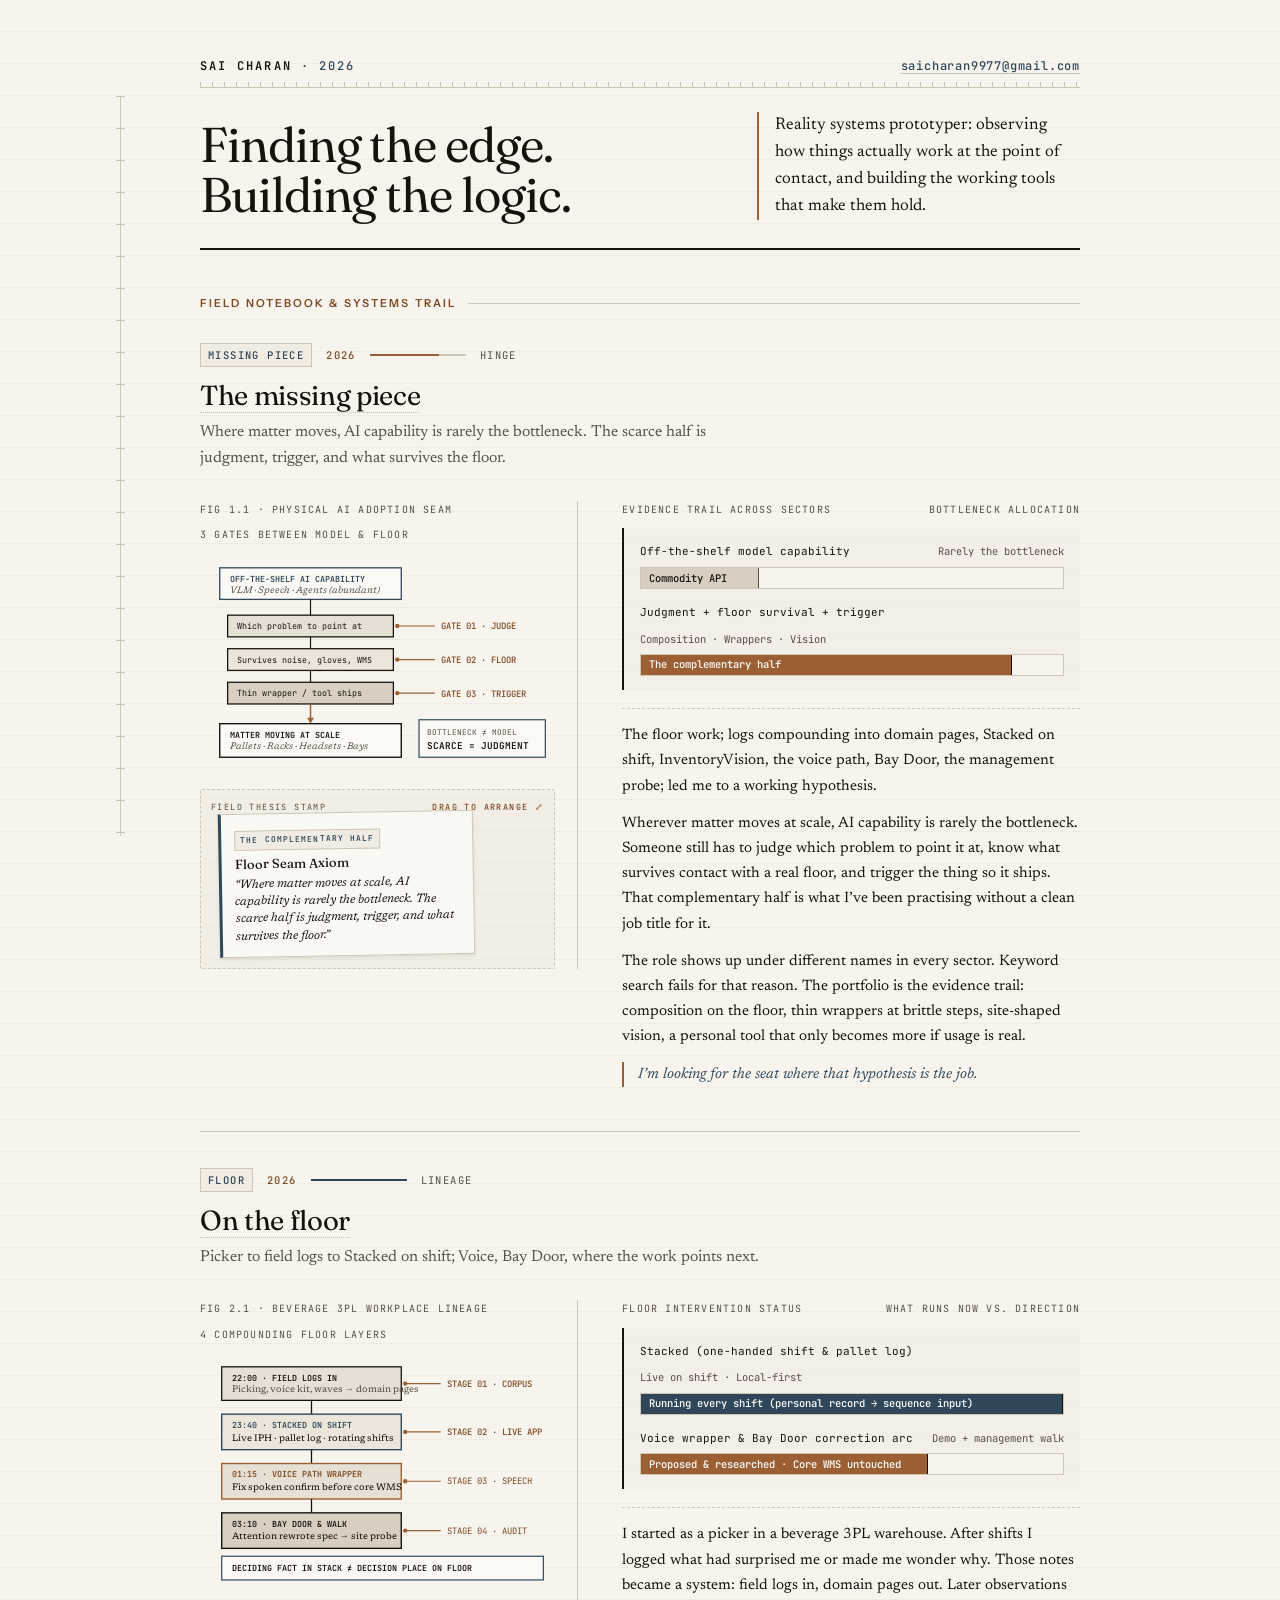
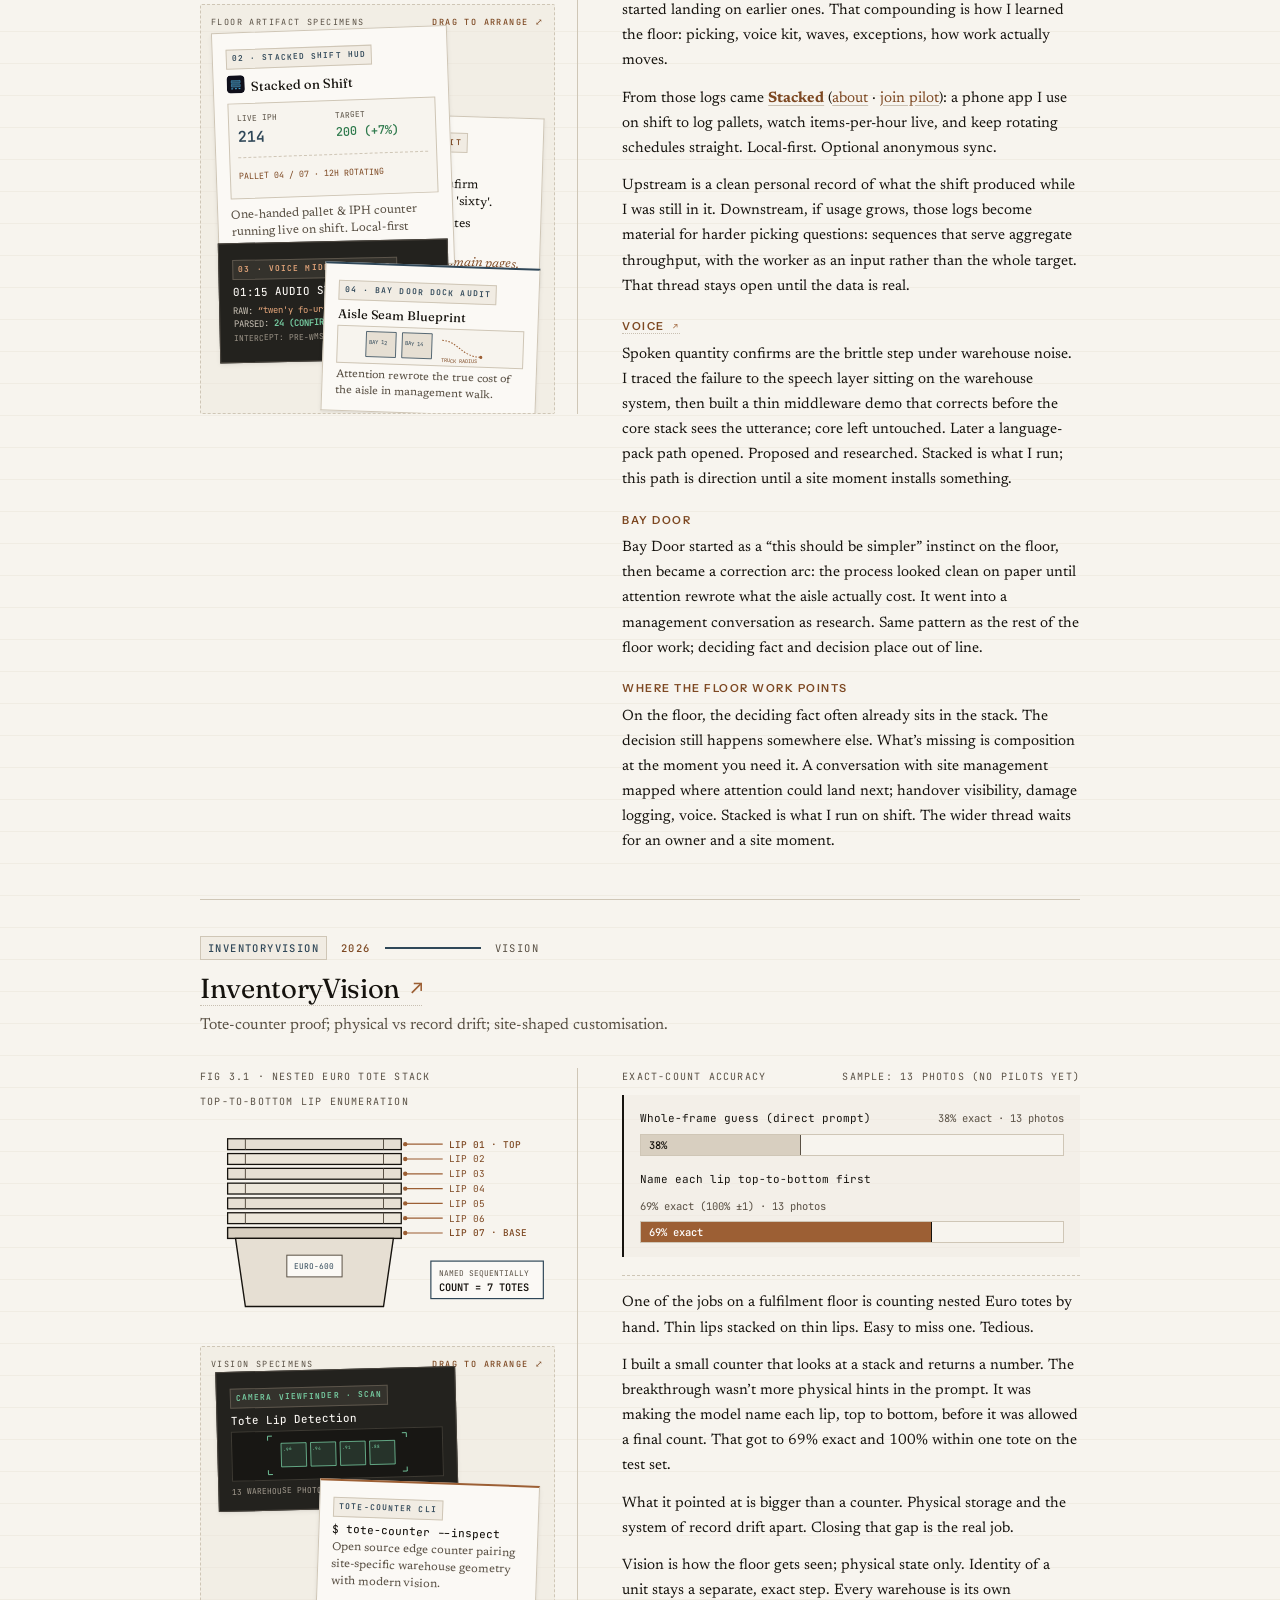
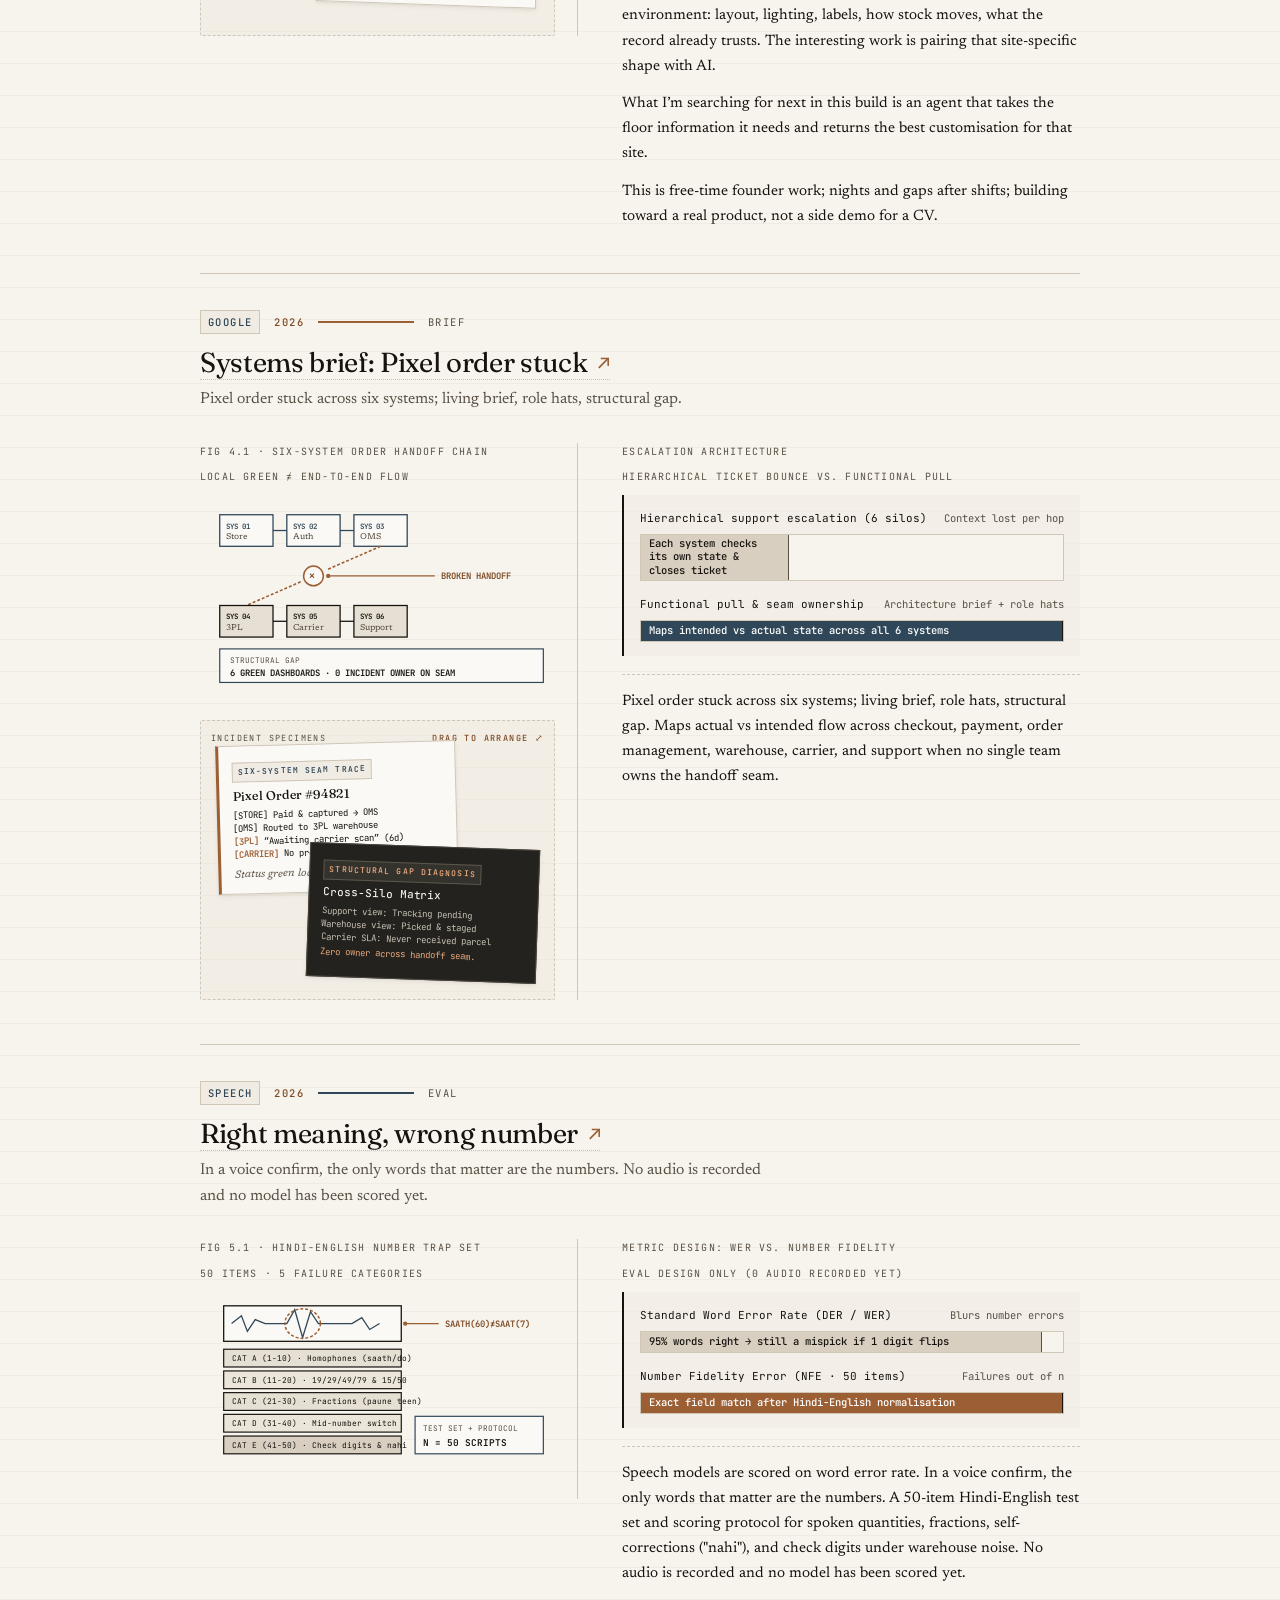
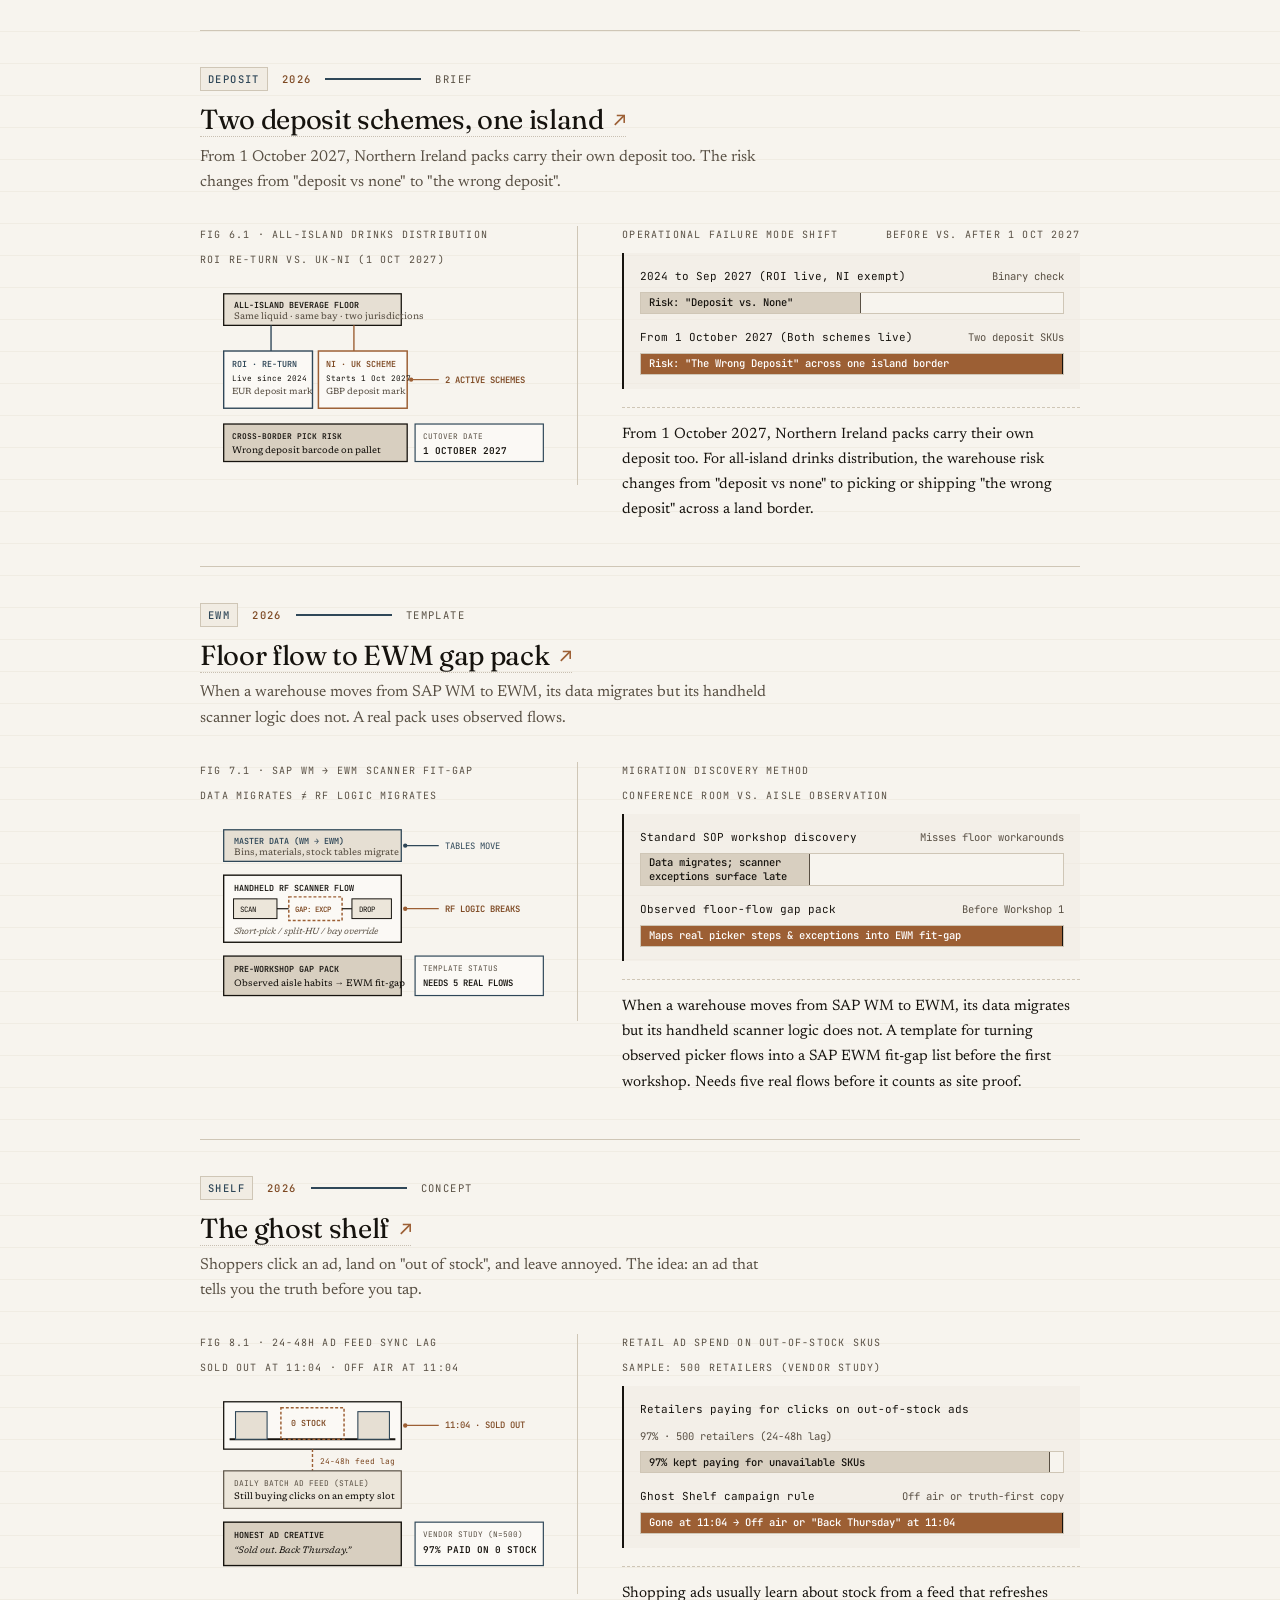
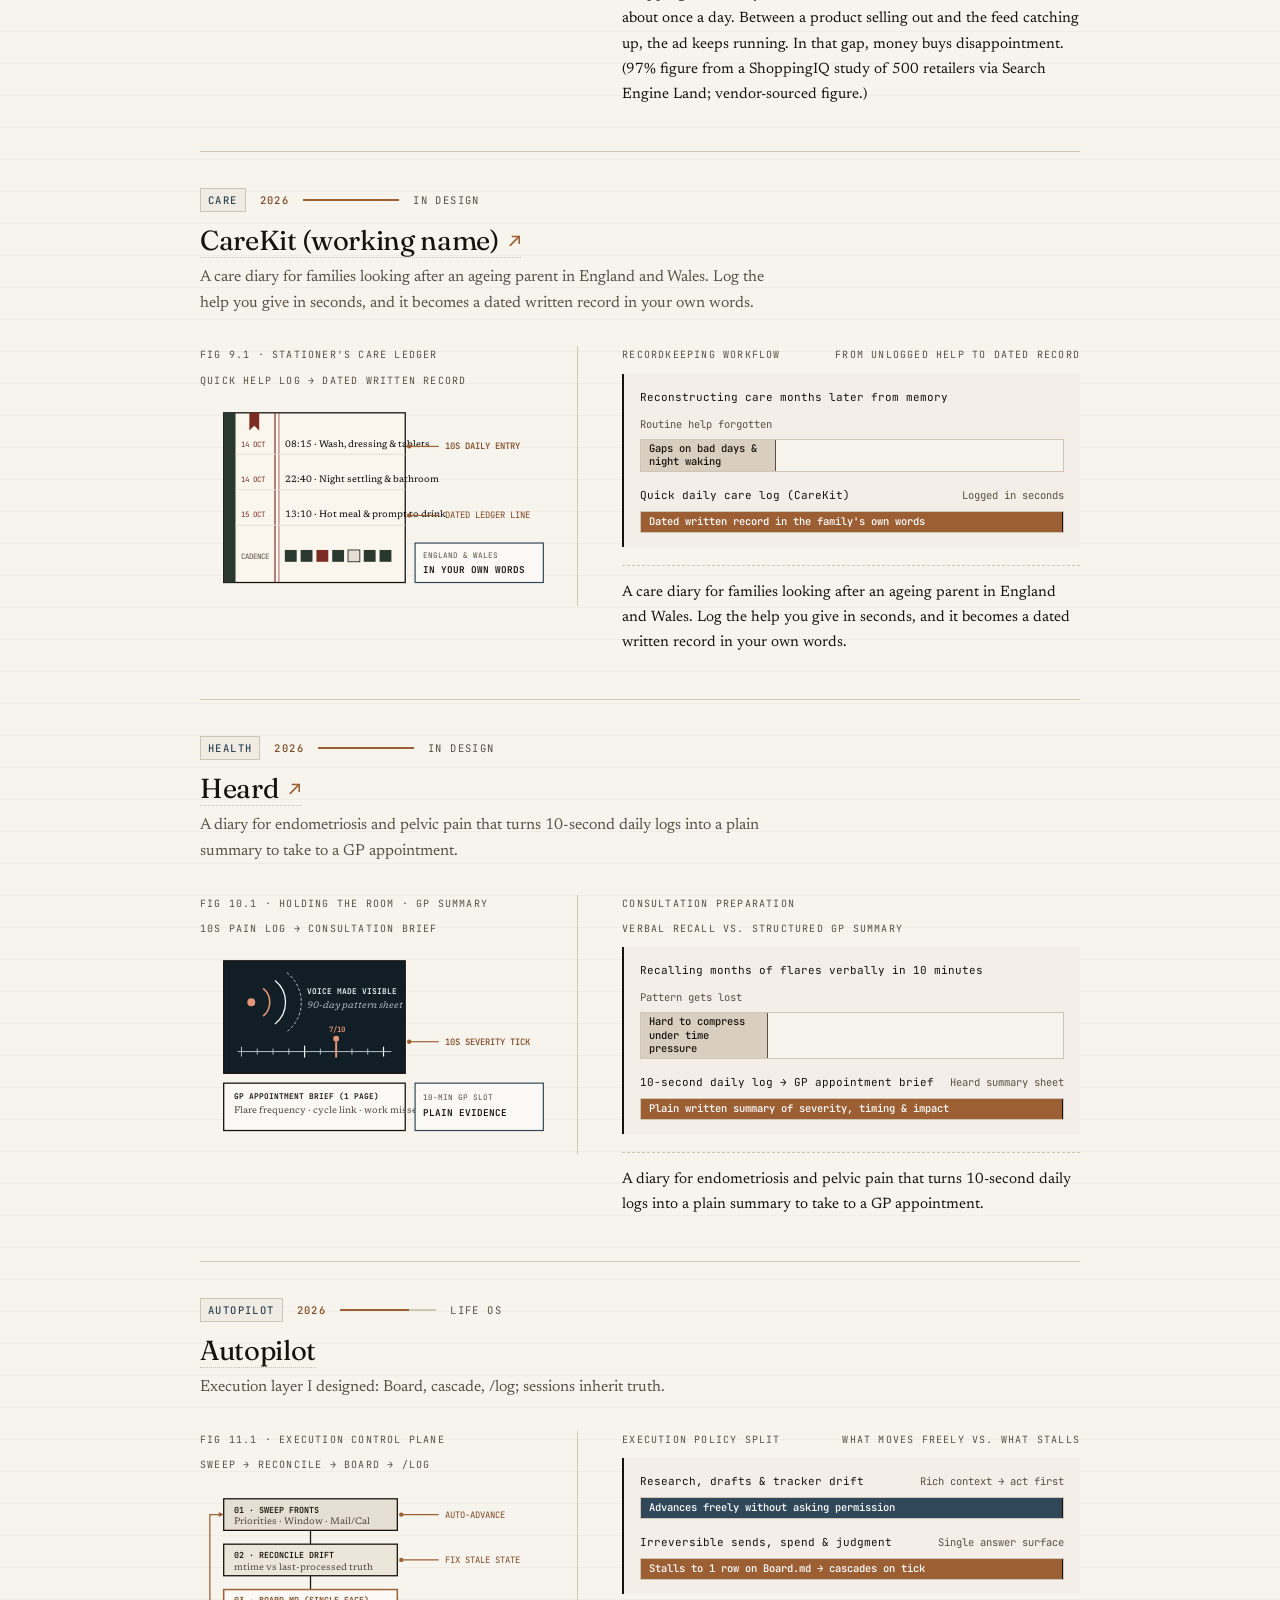
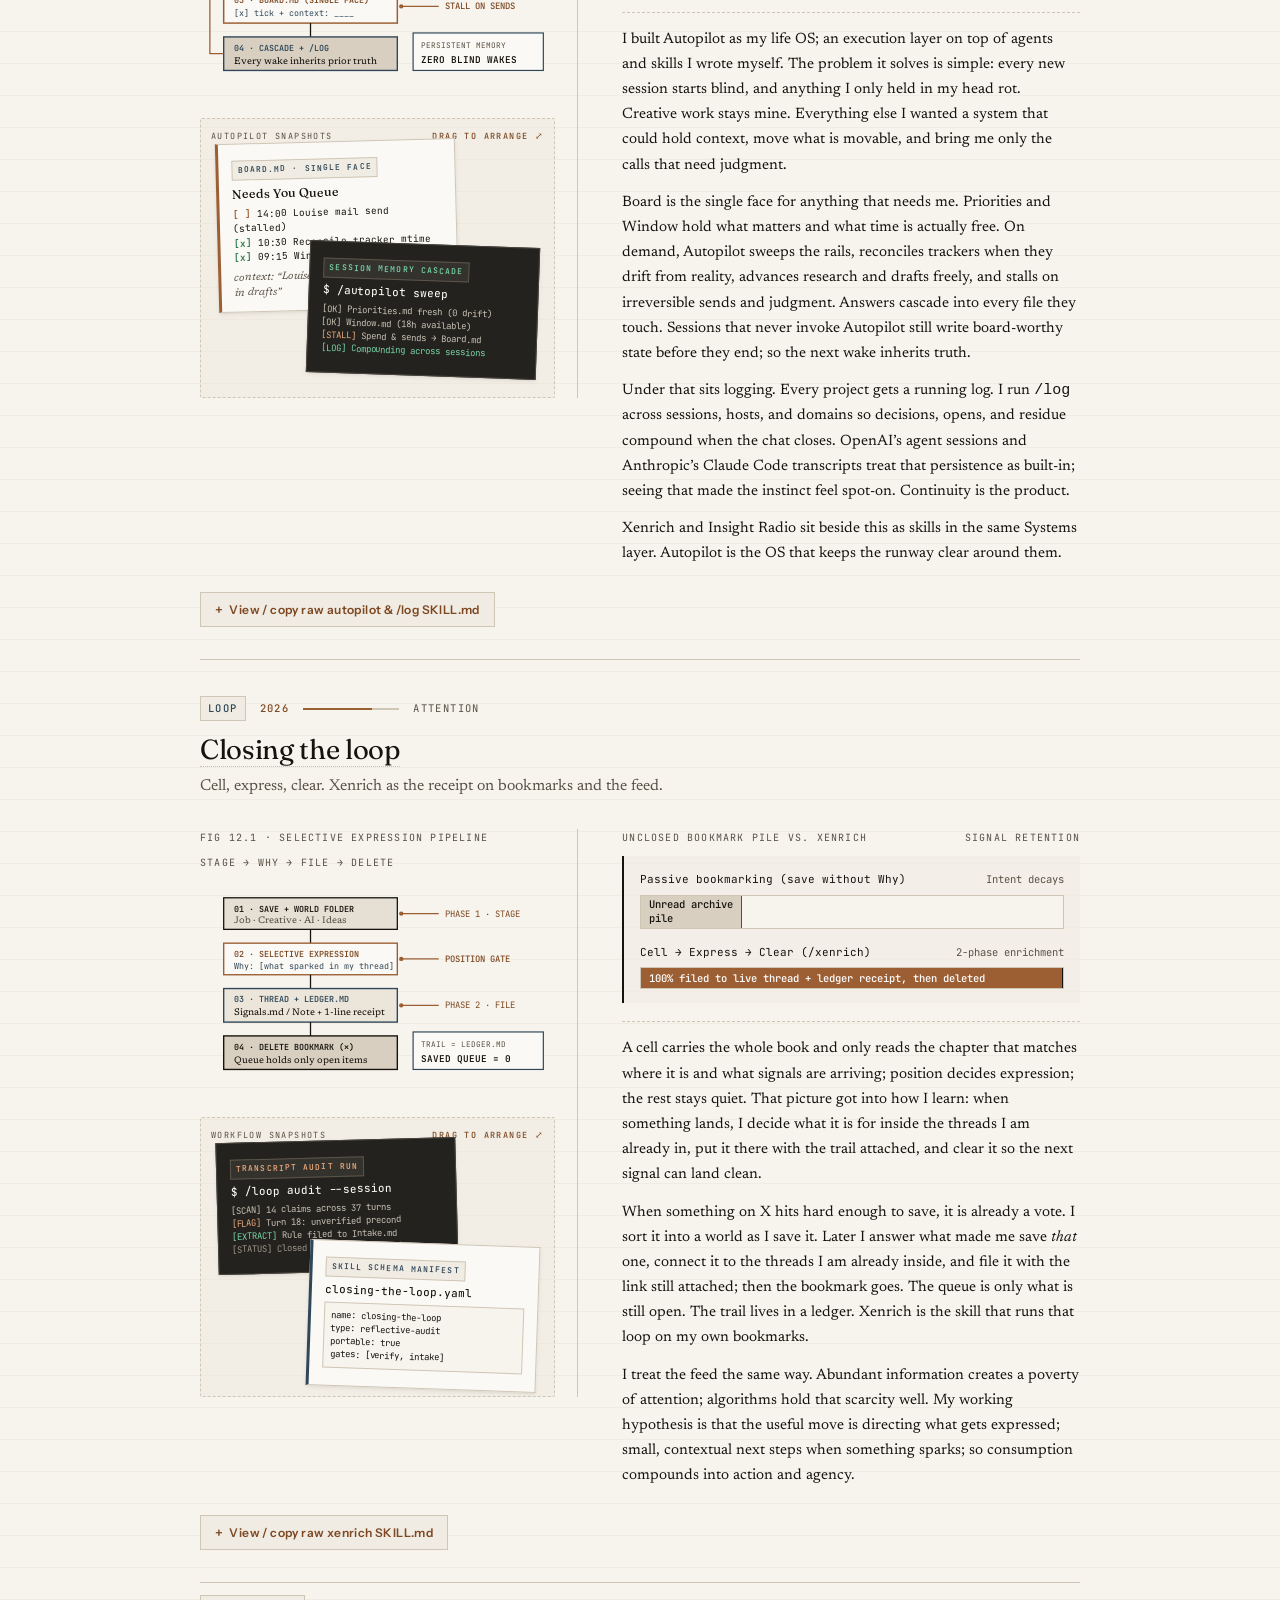
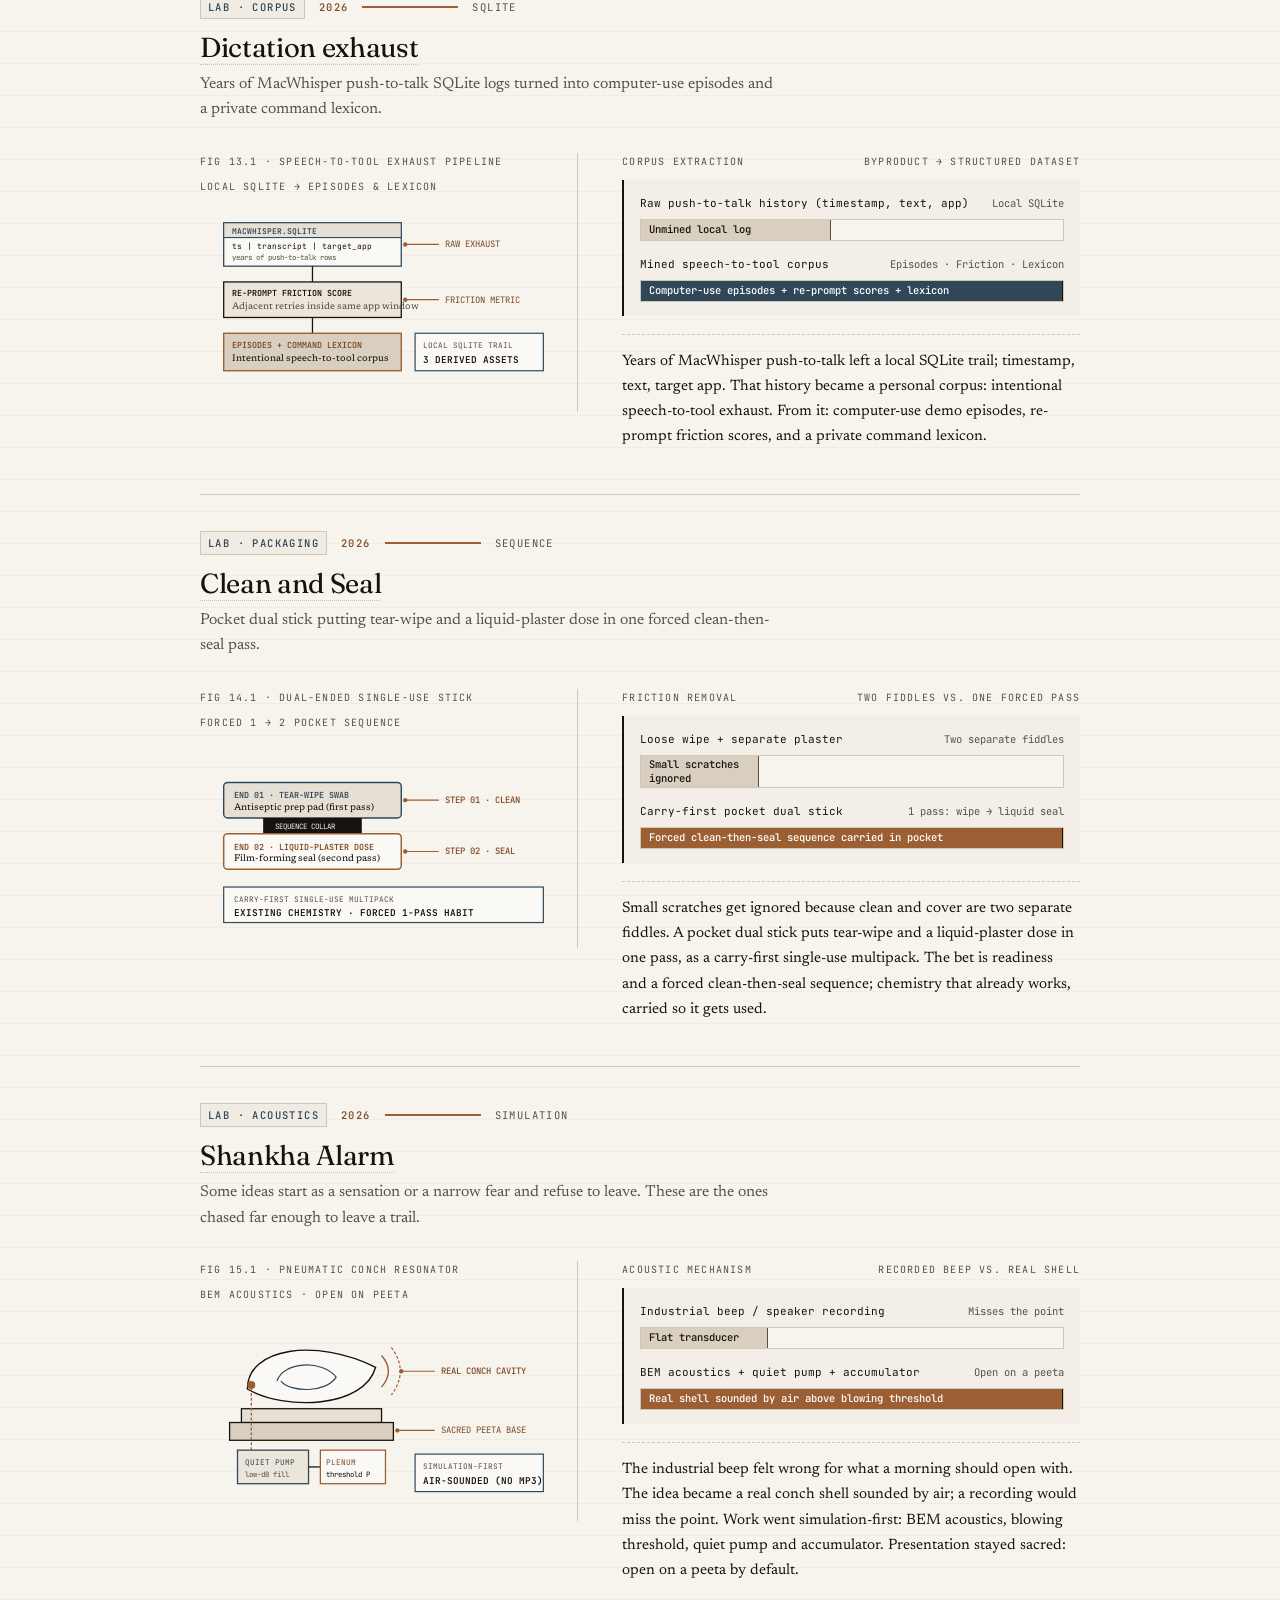
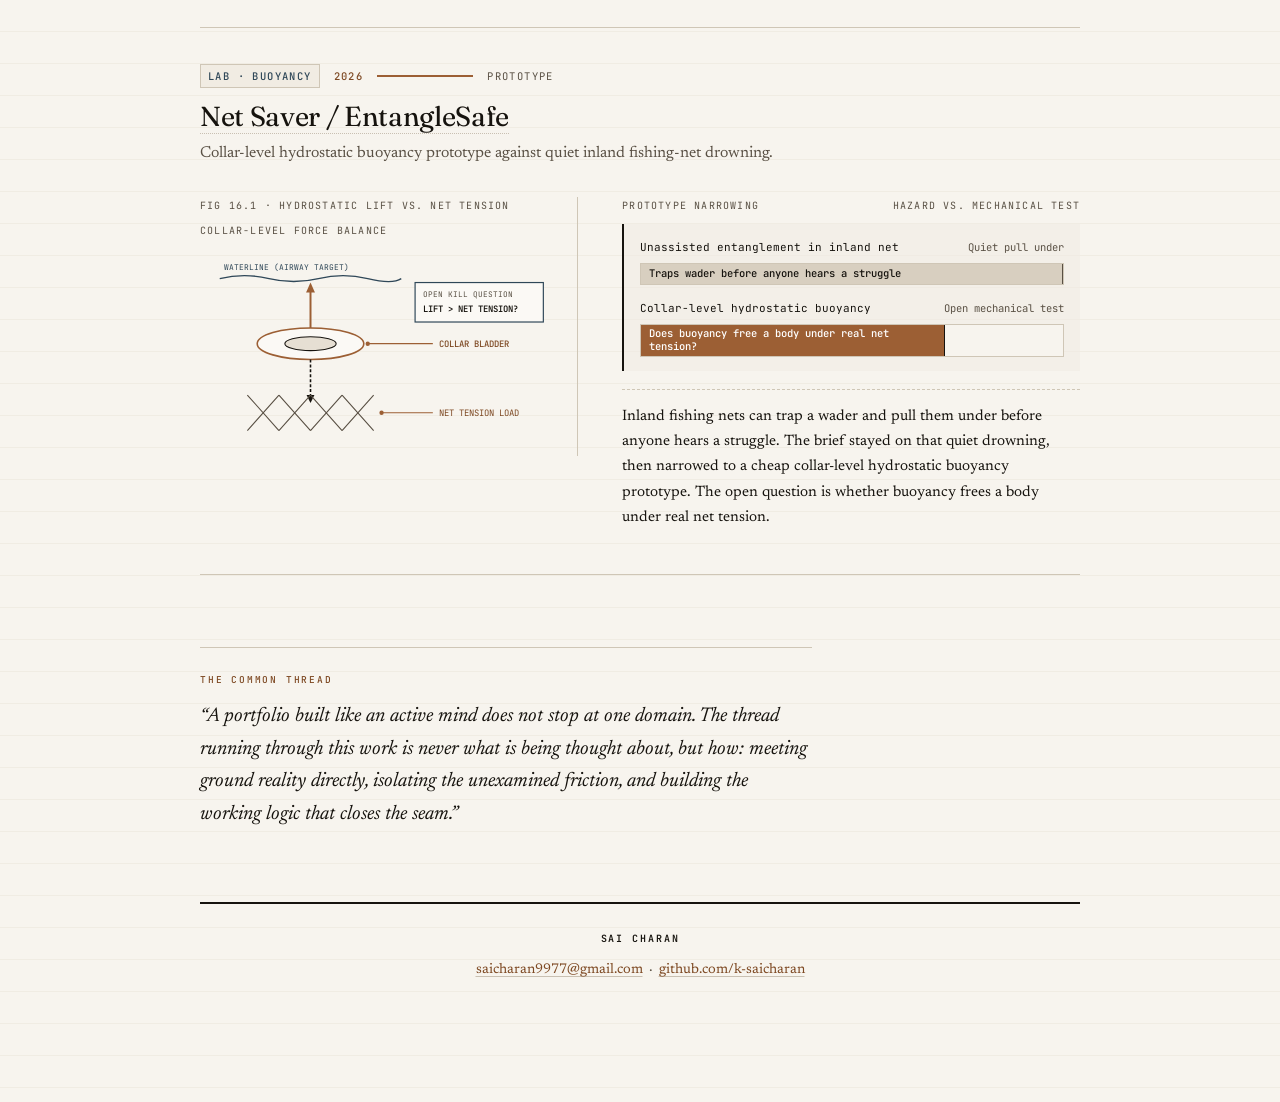
==== index.html @ 74b75159 "Update portfolio hierarchy, headline, subtitle, heading hyperlinks, and movable specimens" ====
<!DOCTYPE html>
<html lang="en">
<head>
  <meta charset="UTF-8">
  <meta name="viewport" content="width=device-width, initial-scale=1.0">
  <meta name="description" content="Sai Charan: Reality systems prototyper. Field observations, computer vision, speech middleware, and systems architecture where physical work meets software.">
  <title>Sai Charan: Finding the edge. Building the logic.</title>
  <link rel="preconnect" href="https://fonts.googleapis.com">
  <link rel="preconnect" href="https://fonts.gstatic.com" crossorigin>
  <link rel="stylesheet" href="https://fonts.googleapis.com/css2?family=Instrument+Sans:wght@400;500;600&family=Fraunces:ital,opsz,wght@0,9..144,380;0,9..144,440;1,9..144,380&family=Newsreader:ital,wght@0,400;0,500;1,400&family=JetBrains+Mono:wght@400;500&display=swap" media="print" onload="this.media='all'">
  <noscript>
    <link rel="stylesheet" href="https://fonts.googleapis.com/css2?family=Instrument+Sans:wght@400;500;600&family=Fraunces:ital,opsz,wght@0,9..144,380;0,9..144,440;1,9..144,380&family=Newsreader:ital,wght@0,400;0,500;1,400&family=JetBrains+Mono:wght@400;500&display=swap">
  </noscript>
  <style>
    :root {
      --bg: #f7f4ee;
      --paper-well: #f1ece3;
      --paper-card: #fbf9f5;
      --text: #16130e;
      --muted: #595044;
      --rule: #e5dfd3;
      --rule-strong: #cfc6b6;
      --accent: #9c5f34;
      --accent-ink: #7d4822;
      --ink: #2f4758;
      --tick: #c9c0b2;
    }

    * { box-sizing: border-box; }
    svg { display: block; width: 100%; max-width: 100%; height: auto; }
    html {
      scrollbar-color: var(--accent) var(--rule);
      scrollbar-width: thin;
      scroll-behavior: smooth;
    }

    body {
      margin: 0;
      background-color: var(--bg);
      background-image:
        linear-gradient(to bottom, transparent 31px, rgba(229, 223, 211, 0.38) 31px, rgba(229, 223, 211, 0.38) 32px);
      background-size: 100% 32px;
      color: var(--text);
      font-family: 'Newsreader', Georgia, 'Times New Roman', serif;
      line-height: 1.72;
      font-size: 16px;
      -webkit-font-smoothing: antialiased;
    }

    /* Left notebook margin ruler */
    .ruler {
      position: fixed;
      left: max(18px, calc(50% - 520px));
      top: 96px;
      bottom: 64px;
      width: 1px;
      background: var(--rule-strong);
      z-index: 1;
      pointer-events: none;
    }
    .ruler::before {
      content: '';
      position: absolute;
      top: 0;
      bottom: 0;
      left: -4px;
      width: 9px;
      background-image: repeating-linear-gradient(to bottom, var(--tick) 0 1px, transparent 1px 32px);
    }
    @media (max-width: 1100px) { .ruler { display: none; } }

    .page {
      max-width: 960px;
      margin: 0 auto;
      padding: 56px 40px 120px;
      position: relative;
    }

    /* Masthead */
    .masthead {
      margin-bottom: 44px;
      position: relative;
      padding-bottom: 28px;
      border-bottom: 2px solid var(--text);
    }

    .reading-no {
      font-family: 'JetBrains Mono', ui-monospace, SFMono-Regular, Menlo, monospace;
      font-size: 12px;
      letter-spacing: 2px;
      text-transform: uppercase;
      color: var(--ink);
      margin-bottom: 10px;
      font-weight: 500;
      display: flex;
      flex-wrap: wrap;
      align-items: center;
      justify-content: space-between;
      gap: 8px 16px;
    }

    .reading-no strong {
      font-weight: 600;
      color: var(--text);
      letter-spacing: 2.2px;
    }
    .reading-no a {
      color: var(--ink);
      text-decoration: underline;
      text-decoration-color: var(--tick);
      text-underline-offset: 3px;
      letter-spacing: 0.8px;
      text-transform: none;
      font-weight: 500;
    }
    .reading-no a:hover {
      color: var(--accent-ink);
      text-decoration-color: var(--accent-ink);
    }

    .calibration-strip {
      height: 1px;
      background: var(--rule-strong);
      margin: 10px 0 24px;
      position: relative;
    }
    .calibration-strip::before {
      content: '';
      position: absolute;
      top: -5px;
      left: 0;
      right: 0;
      height: 5px;
      background-image: repeating-linear-gradient(to right, var(--tick) 0 1px, transparent 1px 12px);
    }

    .masthead-grid {
      display: grid;
      grid-template-columns: 1.35fr 0.85fr;
      gap: 28px 44px;
      align-items: end;
    }

    .masthead h1 {
      font-family: 'Fraunces', Georgia, serif;
      font-size: clamp(2rem, 4.4vw, 3.05rem);
      font-weight: 380;
      letter-spacing: -0.022em;
      line-height: 1.04;
      margin: 0;
      color: var(--text);
    }

    .masthead .who {
      font-size: 1.06rem;
      color: var(--text);
      margin: 0;
      padding-left: 16px;
      border-left: 2px solid var(--accent);
      line-height: 1.6;
    }

    .explore-label {
      font-family: 'Instrument Sans', system-ui, sans-serif;
      font-size: 11px;
      font-weight: 600;
      letter-spacing: 2.1px;
      text-transform: uppercase;
      color: var(--accent-ink);
      margin: 0 0 18px;
      display: flex;
      align-items: center;
      gap: 12px;
    }
    .explore-label::after {
      content: '';
      flex: 1;
      height: 1px;
      background: var(--rule-strong);
    }

    .explore {
      display: flex;
      flex-direction: column;
      gap: 0;
    }

    /* Notebook sections: varied rhythm & layout, unified notebook language */
    .item {
      border-bottom: 1px solid var(--rule-strong);
      padding: 36px 0 32px;
      position: relative;
    }
    .item:first-child {
      padding-top: 12px;
    }

    .item .meta {
      display: flex;
      align-items: center;
      gap: 14px;
      font-family: 'JetBrains Mono', ui-monospace, monospace;
      font-size: 10.5px;
      letter-spacing: 1.4px;
      color: var(--muted);
      margin-bottom: 12px;
      text-transform: uppercase;
    }

    .item .code {
      color: var(--ink);
      font-weight: 500;
      background: var(--paper-well);
      padding: 2px 7px;
      border: 1px solid var(--rule-strong);
    }
    .item .roman { color: var(--accent-ink); font-weight: 500; }

    .gauge {
      flex: 1;
      max-width: 96px;
      height: 2px;
      background: var(--rule-strong);
      position: relative;
    }
    .gauge::after {
      content: '';
      position: absolute;
      left: 0;
      top: 0;
      height: 2px;
      background: var(--accent);
      width: 100%;
    }
    .gauge.built::after { background: var(--ink); }
    .gauge.public::after { background: var(--accent); }
    .gauge.mind::after { background: var(--accent); width: 72%; }

    .item-title {
      font-family: 'Fraunces', Georgia, serif;
      font-size: clamp(1.35rem, 2.5vw, 1.72rem);
      font-weight: 400;
      letter-spacing: -0.012em;
      margin: 0 0 8px;
      line-height: 1.2;
      color: var(--text);
    }

    .item .teaser {
      margin: 0 0 18px;
      color: var(--muted);
      font-size: 15.8px;
      line-height: 1.62;
      max-width: 64ch;
    }

    /* Accordion Trigger Button */
    .item-head {
      display: inline-flex;
      align-items: center;
      gap: 10px;
      text-align: left;
      background: var(--paper-well);
      border: 1px solid var(--rule-strong);
      padding: 8px 14px;
      margin-top: 14px;
      cursor: pointer;
      font-family: 'Instrument Sans', system-ui, sans-serif;
      font-size: 12px;
      font-weight: 600;
      letter-spacing: 0.4px;
      color: var(--accent-ink);
      transition: background-color 180ms ease, border-color 180ms ease, color 180ms ease;
    }
    .item-head:hover {
      border-color: var(--accent-ink);
      color: var(--text);
      background: #e9e2d5;
    }
    .item-head:focus-visible {
      outline: 2px solid var(--ink);
      outline-offset: 2px;
    }
    .item-head .hint {
      display: inline-flex;
      align-items: center;
      gap: 6px;
    }
    .item-head .hint::before {
      content: '+';
      font-family: 'JetBrains Mono', monospace;
      font-weight: 500;
      font-size: 13px;
    }
    .item.is-open .item-head {
      background: var(--text);
      color: var(--bg);
      border-color: var(--text);
    }
    .item.is-open .item-head .hint::before {
      content: '−';
    }
    .item.is-open .item-head .hint::after {
      content: ' · close notes';
    }

    /* Accordion Panel: supports hidden="until-found" without display:none override */
    .panel-inner {
      margin-top: 22px;
      padding: 24px 28px;
      background: var(--paper-card);
      border: 1px solid var(--rule-strong);
      border-left: 3px solid var(--ink);
      max-width: 68ch;
    }
    .panel p {
      margin: 0 0 14px;
      color: var(--text);
      font-size: 15.6px;
      line-height: 1.72;
    }
    .panel p:last-child { margin-bottom: 0; }
    .panel h3,
    .panel h4 {
      font-family: 'Instrument Sans', system-ui, sans-serif;
      font-size: 11px;
      font-weight: 600;
      letter-spacing: 1.5px;
      text-transform: uppercase;
      color: var(--accent-ink);
      margin: 22px 0 8px;
    }
    .panel .pull {
      font-style: italic;
      color: var(--ink);
      padding-left: 15px;
      border-left: 2px solid var(--accent);
      max-width: 56ch;
    }
    .panel .links {
      display: flex;
      gap: 18px 24px;
      flex-wrap: wrap;
      margin-top: 14px;
    }
    .panel .links a,
    a.out {
      font-family: 'Instrument Sans', system-ui, sans-serif;
      font-size: 12.5px;
      font-weight: 600;
      color: var(--accent-ink);
      text-decoration: underline;
      text-decoration-color: var(--tick);
      text-underline-offset: 3px;
    }
    .panel .links a:hover,
    a.out:hover {
      color: var(--text);
      text-decoration-color: var(--text);
    }

    /* =====================================================================
       WORKBENCH ARTIFACT SYSTEM (InventoryVision pattern across all sections)
       Left: Technical FIG plate with callouts & summary stamp
       Right: Evidence / comparison bars + full surface prose + direct links
       ===================================================================== */
    .iv-workbench {
      display: grid;
      grid-template-columns: 0.95fr 1.15fr;
      gap: 28px 44px;
      align-items: start;
      margin: 18px 0 8px;
      padding: 12px 0 4px;
    }
    .iv-tote-plate {
      padding-right: 22px;
      border-right: 1px solid var(--rule-strong);
    }
    .plate-caption {
      font-family: 'JetBrains Mono', monospace;
      font-size: 10px;
      letter-spacing: 1.2px;
      text-transform: uppercase;
      color: var(--muted);
      margin-bottom: 10px;
      display: flex;
      justify-content: space-between;
      gap: 8px;
      flex-wrap: wrap;
    }
    .iv-metrics-plate {
      display: flex;
      flex-direction: column;
      justify-content: space-between;
    }
    .eval-bars {
      margin: 4px 0 18px;
      padding: 14px 16px;
      border-left: 2px solid var(--text);
      background: rgba(241, 236, 227, 0.55);
    }
    .eval-row {
      margin-bottom: 14px;
    }
    .eval-row:last-child { margin-bottom: 0; }
    .eval-row-label {
      display: flex;
      justify-content: space-between;
      align-items: baseline;
      font-family: 'JetBrains Mono', monospace;
      font-size: 11px;
      color: var(--text);
      margin-bottom: 6px;
      gap: 8px;
      flex-wrap: wrap;
    }
    .eval-row-label .sample {
      color: var(--muted);
      font-size: 10.5px;
    }
    .eval-track {
      width: 100%;
      min-height: 22px;
      background: var(--bg);
      border: 1px solid var(--rule-strong);
      position: relative;
      display: flex;
      align-items: stretch;
    }
    .eval-fill {
      min-height: 20px;
      display: flex;
      align-items: center;
      padding: 2px 8px;
      font-family: 'JetBrains Mono', monospace;
      font-size: 10.5px;
      font-weight: 500;
      line-height: 1.3;
    }
    .eval-fill.baseline {
      width: 38%;
      background: #d8cfc0;
      color: var(--text);
      border-right: 1px solid var(--muted);
    }
    .eval-fill.lip-chain {
      width: 69%;
      background: var(--accent);
      color: #ffffff;
      border-right: 1px solid var(--text);
    }
    .eval-fill.ink-bar {
      background: var(--ink);
      color: #ffffff;
      border-right: 1px solid var(--text);
    }
    .eval-fill.accent-bar {
      background: var(--accent);
      color: #ffffff;
      border-right: 1px solid var(--text);
    }
    .eval-fill.muted-bar {
      background: #d8cfc0;
      color: var(--text);
      border-right: 1px solid var(--muted);
    }
    .iv-drift-note {
      border-top: 1px dashed var(--rule-strong);
      padding-top: 14px;
      font-size: 15px;
      line-height: 1.68;
      color: var(--text);
    }
    .iv-drift-note p {
      margin: 0 0 12px;
      font-size: 15px;
      line-height: 1.68;
      color: var(--text);
    }
    .iv-drift-note p:last-of-type {
      margin-bottom: 0;
    }
    .iv-drift-note h3 {
      font-family: 'Instrument Sans', system-ui, sans-serif;
      font-size: 11px;
      font-weight: 600;
      letter-spacing: 1.5px;
      text-transform: uppercase;
      color: var(--accent-ink);
      margin: 18px 0 6px;
    }
    .iv-drift-note strong.kicker-label {
      font-family: 'JetBrains Mono', monospace;
      font-size: 11px;
      text-transform: uppercase;
      letter-spacing: 0.8px;
      color: var(--ink);
      display: block;
      margin-bottom: 6px;
    }
    .iv-drift-note .pull {
      font-style: italic;
      color: var(--ink);
      padding-left: 14px;
      border-left: 2px solid var(--accent);
      margin-top: 10px;
    }

    /* Ink draw-in once on load, respecting prefers-reduced-motion */
    .ink-trace {
      stroke-dasharray: 420;
      stroke-dashoffset: 0;
      @media (prefers-reduced-motion: no-preference) {
        animation: trace-in 1.1s cubic-bezier(0.22, 1, 0.36, 1) both;
      }
    }
    @keyframes trace-in {
      from { stroke-dashoffset: 420; }
      to { stroke-dashoffset: 0; }
    }

    /* Skill Markdown Code Blocks */
    .skill-note {
      font-size: 14px;
      color: var(--muted);
      margin: 0 0 10px;
    }
    .skill-wrap {
      position: relative;
      margin: 0 0 22px;
      border: 1px solid var(--rule-strong);
      background: #f1ece3;
    }
    .copy-btn {
      position: absolute;
      top: 8px;
      right: 8px;
      z-index: 2;
      font-family: 'Instrument Sans', system-ui, sans-serif;
      font-size: 11px;
      font-weight: 600;
      letter-spacing: 0.4px;
      padding: 6px 10px;
      border: 1px solid var(--rule-strong);
      background: var(--bg);
      color: var(--accent-ink);
      cursor: pointer;
    }
    .copy-btn:hover { color: var(--text); border-color: var(--accent-ink); }
    .copy-btn.copied { color: var(--ink); }
    .skill-md {
      margin: 0;
      padding: 40px 14px 14px;
      max-height: 280px;
      overflow: auto;
      font-family: 'JetBrains Mono', ui-monospace, monospace;
      font-size: 11.5px;
      line-height: 1.55;
      color: var(--text);
      white-space: pre-wrap;
      word-break: break-word;
    }

    .footer-note {
      margin-top: 72px;
      padding-top: 26px;
      border-top: 2px solid var(--text);
      font-family: 'JetBrains Mono', ui-monospace, monospace;
      font-size: 10px;
      letter-spacing: 1.9px;
      text-transform: uppercase;
      color: var(--muted);
      text-align: center;
    }
    .footer-note strong {
      font-weight: 600;
      color: var(--text);
      letter-spacing: 1.9px;
    }
    .footer-note .links {
      text-transform: none;
      letter-spacing: 0;
      font-family: 'Newsreader', Georgia, serif;
      font-size: 14px;
      color: var(--muted);
      margin-top: 12px;
      line-height: 1.6;
    }
    .footer-note a {
      color: var(--accent-ink);
      text-decoration: underline;
      text-decoration-color: var(--tick);
      text-underline-offset: 3px;
    }
    .footer-note a:hover {
      color: var(--text);
    }

    /* Responsive breakpoints: 768px and 375px */
    @media (max-width: 820px) {
      .page { padding: 44px 24px 96px; }
      .masthead-grid,
      .iv-workbench {
        grid-template-columns: 1fr;
      }
      .iv-tote-plate {
        padding-right: 0;
        border-right: none;
        padding-bottom: 16px;
        border-bottom: 1px solid var(--rule-strong);
      }
    }

    @media (max-width: 520px) {
      .page { padding: 32px 16px 80px; }
      .panel-inner {
        padding: 18px 16px;
      }
    }
  
    /* Title links, Subheading links & Inline links */
    .item-title a.title-link,
    .item-title a {
      color: inherit;
      text-decoration: none;
      border-bottom: 1px dotted var(--tick);
      transition: color 150ms ease, border-bottom-color 150ms ease;
    }
    .item-title a.title-link:hover,
    .item-title a:hover {
      color: var(--accent-ink);
      border-bottom-color: var(--accent-ink);
    }
    .ext-arrow {
      display: inline-block;
      font-family: 'JetBrains Mono', monospace;
      font-size: 0.72em;
      margin-left: 5px;
      color: var(--accent);
      vertical-align: 0.12em;
      transition: transform 150ms ease;
    }
    .item-title a:hover .ext-arrow,
    .sub-link-head a:hover .ext-arrow {
      transform: translate(2px, -2px);
    }
    .iv-drift-note a {
      color: var(--accent-ink);
      text-decoration: underline;
      text-decoration-color: var(--tick);
      text-underline-offset: 3px;
      transition: color 150ms ease, text-decoration-color 150ms ease;
    }
    .iv-drift-note a:hover {
      color: var(--text);
      text-decoration-color: var(--text);
    }
    .iv-drift-note h3.sub-link-head {
      margin-top: 18px;
    }
    .iv-drift-note h3.sub-link-head a {
      color: inherit;
      text-decoration: none;
      border-bottom: 1px dotted var(--tick);
      transition: color 150ms ease, border-bottom-color 150ms ease;
    }
    .iv-drift-note h3.sub-link-head a:hover {
      color: var(--accent-ink);
      border-bottom-color: var(--accent-ink);
    }

    /* Workbench Specimen Tray & Movable Cards (filling left-hand empty space) */
    .specimen-tray {
      margin-top: 18px;
      position: relative;
      background: rgba(236, 230, 218, 0.45);
      border: 1px dashed var(--rule-strong);
      padding: 10px;
      overflow: hidden;
      border-radius: 2px;
    }
    .specimen-tray-header {
      font-family: 'JetBrains Mono', monospace;
      font-size: 8.5px;
      letter-spacing: 1.4px;
      text-transform: uppercase;
      color: var(--muted);
      display: flex;
      justify-content: space-between;
      align-items: center;
      margin-bottom: 10px;
      pointer-events: none;
    }
    .specimen-tray-header .drag-hint {
      color: var(--accent-ink);
      font-weight: 500;
    }
    .specimen-card {
      position: absolute;
      background: var(--paper-card);
      border: 1px solid var(--rule-strong);
      box-shadow: 0 2px 5px rgba(22, 19, 14, 0.06), 0 1px 2px rgba(22, 19, 14, 0.04);
      padding: 11px 13px;
      cursor: grab;
      user-select: none;
      -webkit-user-select: none;
      touch-action: none;
      transition: box-shadow 0.18s ease, border-color 0.18s ease;
      box-sizing: border-box;
    }
    .specimen-card:hover {
      border-color: var(--ink);
      box-shadow: 0 5px 12px rgba(22, 19, 14, 0.1);
    }
    .specimen-card.is-dragging {
      cursor: grabbing;
      z-index: 60 !important;
      box-shadow: 0 14px 28px rgba(22, 19, 14, 0.18), 0 4px 10px rgba(22, 19, 14, 0.08);
      border-color: var(--accent) !important;
    }
    .specimen-card .card-tag {
      font-family: 'JetBrains Mono', monospace;
      font-size: 8px;
      font-weight: 600;
      letter-spacing: 1.1px;
      text-transform: uppercase;
      display: inline-block;
      padding: 2px 5px;
      background: var(--paper-well);
      color: var(--ink);
      border: 1px solid var(--rule-strong);
      margin-bottom: 6px;
    }
    .specimen-card .card-title {
      font-family: 'Fraunces', serif;
      font-size: 13px;
      font-weight: 450;
      color: var(--text);
      margin: 0 0 4px;
      line-height: 1.22;
    }
    .specimen-card .card-body {
      font-family: 'Newsreader', serif;
      font-size: 12px;
      line-height: 1.45;
      color: var(--muted);
    }
    @media (max-width: 900px) {
      .specimen-tray {
        min-height: auto !important;
        display: flex;
        flex-direction: column;
        gap: 12px;
        overflow: visible;
        padding: 12px;
      }
      .specimen-card {
        position: relative !important;
        top: auto !important;
        left: auto !important;
        right: auto !important;
        width: 100% !important;
        max-width: 100% !important;
        transform: none !important;
        cursor: default;
      }
      .specimen-tray-header .drag-hint {
        display: none;
      }
    }

  
    /* Closing Thread / Decision Rule */
    .mind-thread {
      margin: 72px 0 36px;
      padding-top: 24px;
      border-top: 1px solid var(--rule-strong);
      max-width: 68ch;
    }
    .thread-kicker {
      font-family: 'JetBrains Mono', monospace;
      font-size: 9.5px;
      letter-spacing: 1.8px;
      text-transform: uppercase;
      color: var(--accent-ink);
      margin-bottom: 12px;
      font-weight: 500;
    }
    .thread-prose {
      margin: 0;
      font-family: 'Newsreader', Georgia, serif;
      font-size: clamp(1.05rem, 1.8vw, 1.25rem);
      font-style: italic;
      line-height: 1.62;
      color: var(--text);
    }

  </style>
</head>
<body>
  <div class="ruler" aria-hidden="true"></div>
  <main class="page">

    <header class="masthead">
      <div class="reading-no">
        <span><strong>Sai Charan</strong> · 2026</span>
        <a href="mailto:saicharan9977@gmail.com">saicharan9977@gmail.com</a>
      </div>
      <div class="calibration-strip" aria-hidden="true"></div>
      <div class="masthead-grid">
        <h1>Finding the edge. Building the logic.</h1>
        <p class="who">Reality systems prototyper: observing how things actually work at the point of contact, and building the working tools that make them hold.</p>
      </div>
    </header>

    <div class="explore-label">Field Notebook &amp; Systems Trail</div>
    <div class="explore">

      <!-- =================================================================
           SECTION: MISSING-PIECE
           ================================================================= -->
      <section class="item" id="missing-piece">
        <div class="meta">
          <span class="code">MISSING PIECE</span>
          <span class="roman">2026</span>
          <div class="gauge mind"></div>
          <span>HINGE</span>
        </div>
        <h2 class="item-title"><a href="#missing-piece" class="title-link">The missing piece</a></h2>
        <p class="teaser">Where matter moves, AI capability is rarely the bottleneck. The scarce half is judgment, trigger, and what survives the floor.</p>

        <div class="iv-workbench">
          <div class="iv-tote-plate">
            <div class="plate-caption">
              <span>FIG 1.1 · PHYSICAL AI ADOPTION SEAM</span>
              <span>3 GATES BETWEEN MODEL &amp; FLOOR</span>
            </div>
            <svg viewBox="0 0 360 220" role="img" aria-label="Technical diagram showing abundant off-the-shelf AI capability above, three survival gates in the middle (problem selection, floor contact, trigger to ship), and the real warehouse floor below">
              <title>The adoption seam: Problem Selection, Floor Contact, and Trigger to Ship bridging AI capability to the physical floor</title>
              <!-- Top Stratum: Abundant AI Capability -->
              <rect x="20" y="14" width="184" height="32" fill="#fbf9f5" stroke="#2f4758" stroke-width="1.3"/>
              <text x="30" y="28" font-family="JetBrains Mono, monospace" font-size="8.5" font-weight="600" fill="#2f4758">OFF-THE-SHELF AI CAPABILITY</text>
              <text x="30" y="40" font-family="Newsreader, serif" font-style="italic" font-size="9.5" fill="#595044">VLM · Speech · Agents (abundant)</text>

              <!-- Gate 01 -->
              <line x1="112" y1="46" x2="112" y2="62" stroke="#16130e" stroke-width="1.2"/>
              <rect x="28" y="62" width="168" height="22" fill="#e6dfd3" stroke="#16130e" stroke-width="1.3"/>
              <text x="38" y="76" font-family="JetBrains Mono, monospace" font-size="8.5" fill="#16130e">Which problem to point at</text>
              <line x1="200" y1="73" x2="238" y2="73" stroke="#9c5f34" stroke-width="1.2"/>
              <circle cx="200" cy="73" r="2.2" fill="#9c5f34"/>
              <text x="244" y="76.5" font-family="JetBrains Mono, monospace" font-size="9" font-weight="500" fill="#7d4822">GATE 01 · JUDGE</text>

              <!-- Gate 02 -->
              <line x1="112" y1="84" x2="112" y2="96" stroke="#16130e" stroke-width="1.2"/>
              <rect x="28" y="96" width="168" height="22" fill="#ece6da" stroke="#16130e" stroke-width="1.3"/>
              <text x="38" y="110" font-family="JetBrains Mono, monospace" font-size="8.5" fill="#16130e">Survives noise, gloves, WMS</text>
              <line x1="200" y1="107" x2="238" y2="107" stroke="#9c5f34" stroke-width="1.2"/>
              <circle cx="200" cy="107" r="2.2" fill="#9c5f34"/>
              <text x="244" y="110.5" font-family="JetBrains Mono, monospace" font-size="9" font-weight="500" fill="#7d4822">GATE 02 · FLOOR</text>

              <!-- Gate 03 -->
              <line x1="112" y1="118" x2="112" y2="130" stroke="#16130e" stroke-width="1.2"/>
              <rect x="28" y="130" width="168" height="22" fill="#d8cfc0" stroke="#16130e" stroke-width="1.3"/>
              <text x="38" y="144" font-family="JetBrains Mono, monospace" font-size="8.5" fill="#16130e">Thin wrapper / tool ships</text>
              <line x1="200" y1="141" x2="238" y2="141" stroke="#9c5f34" stroke-width="1.2"/>
              <circle cx="200" cy="141" r="2.2" fill="#9c5f34"/>
              <text x="244" y="144.5" font-family="JetBrains Mono, monospace" font-size="9" font-weight="500" fill="#7d4822">GATE 03 · TRIGGER</text>

              <!-- Bottom Stratum: Real Floor -->
              <line x1="112" y1="152" x2="112" y2="168" stroke="#9c5f34" stroke-width="1.5"/>
              <polygon points="108.5,166 112,172 115.5,166" fill="#9c5f34"/>
              <rect x="20" y="172" width="184" height="34" fill="#fbf9f5" stroke="#16130e" stroke-width="1.4"/>
              <text x="30" y="186" font-family="JetBrains Mono, monospace" font-size="8.5" font-weight="600" fill="#16130e">MATTER MOVING AT SCALE</text>
              <text x="30" y="198" font-family="Newsreader, serif" font-style="italic" font-size="9.5" fill="#595044">Pallets · Racks · Headsets · Bays</text>

              <!-- Stamp Badge -->
              <rect x="222" y="168" width="128" height="38" fill="#fbf9f5" stroke="#2f4758" stroke-width="1.2"/>
              <text x="230" y="183" font-family="JetBrains Mono, monospace" font-size="7.8" fill="#595044">BOTTLENECK ≠ MODEL</text>
              <text x="230" y="198" font-family="JetBrains Mono, monospace" font-size="9.5" font-weight="600" fill="#16130e">SCARCE = JUDGMENT</text>
            </svg>
            <div class="specimen-tray" style="min-height: 180px;">
              <div class="specimen-tray-header">
                <span>FIELD THESIS STAMP</span>
                <span class="drag-hint">DRAG TO ARRANGE ⤢</span>
              </div>
              <div class="specimen-card specimen-axiom" data-base-transform="rotate(-1deg)" style="top: 22px; left: 18px; width: 255px; transform: rotate(-1deg); z-index: 2; border-left: 3px solid var(--ink); background: #faf8f3;">
                <div class="card-tag">THE COMPLEMENTARY HALF</div>
                <div class="card-title" style="font-size: 13px;">Floor Seam Axiom</div>
                <div class="card-body" style="font-size: 12px; font-style: italic; line-height: 1.45; color: var(--text);">
                  &ldquo;Where matter moves at scale, AI capability is rarely the bottleneck. The scarce half is judgment, trigger, and what survives the floor.&rdquo;
                </div>
              </div>
            </div>
          </div>

          <div class="iv-metrics-plate">
            <div>
              <div class="plate-caption">
                <span>EVIDENCE TRAIL ACROSS SECTORS</span>
                <span>BOTTLENECK ALLOCATION</span>
              </div>
              <div class="eval-bars" role="img" aria-label="Comparison showing raw model availability is abundant while floor judgment, wrapper placement, and shipping trigger are the scarce bottleneck">
                <div class="eval-row">
                  <div class="eval-row-label">
                    <span>Off-the-shelf model capability</span>
                    <span class="sample">Rarely the bottleneck</span>
                  </div>
                  <div class="eval-track">
                    <div class="eval-fill muted-bar" style="width: 28%;">Commodity API</div>
                  </div>
                </div>
                <div class="eval-row">
                  <div class="eval-row-label">
                    <span>Judgment + floor survival + trigger</span>
                    <span class="sample">Composition · Wrappers · Vision</span>
                  </div>
                  <div class="eval-track">
                    <div class="eval-fill accent-bar" style="width: 88%;">The complementary half</div>
                  </div>
                </div>
              </div>
            </div>

            <div class="iv-drift-note">
              <p>The floor work; logs compounding into domain pages, Stacked on shift, InventoryVision, the voice path, Bay Door, the management probe; led me to a working hypothesis.</p>
              <p>Wherever matter moves at scale, AI capability is rarely the bottleneck. Someone still has to judge which problem to point it at, know what survives contact with a real floor, and trigger the thing so it ships. That complementary half is what I’ve been practising without a clean job title for it.</p>
              <p>The role shows up under different names in every sector. Keyword search fails for that reason. The portfolio is the evidence trail: composition on the floor, thin wrappers at brittle steps, site-shaped vision, a personal tool that only becomes more if usage is real.</p>
              <p class="pull">I’m looking for the seat where that hypothesis is the job.</p>
            </div>
          </div>
        </div>
      </section>

      <!-- =================================================================
           2. ON THE FLOOR (Workbench: Fused Workplace Lineage + Full Narrative)
           ================================================================= -->

      <!-- =================================================================
           SECTION: ON-THE-FLOOR
           ================================================================= -->
      <section class="item" id="on-the-floor">
        <div class="meta">
          <span class="code">FLOOR</span>
          <span class="roman">2026</span>
          <div class="gauge built"></div>
          <span>LINEAGE</span>
        </div>
        <h2 class="item-title"><a href="#on-the-floor" class="title-link">On the floor</a></h2>
        <p class="teaser">Picker to field logs to Stacked on shift; Voice, Bay Door, where the work points next.</p>

        <div class="iv-workbench">
          <div class="iv-tote-plate">
            <div class="plate-caption">
              <span>FIG 2.1 · BEVERAGE 3PL WORKPLACE LINEAGE</span>
              <span>4 COMPOUNDING FLOOR LAYERS</span>
            </div>
            <svg viewBox="0 0 360 236" role="img" aria-label="Technical diagram of the four connected workplace layers from post-shift field logs to Stacked on-shift app, Voice speech wrapper, and Bay Door correction arc">
              <title>Fused workplace lineage: Field Logs (22:00), Stacked App (23:40), Voice Wrapper (01:15), Bay Door &amp; Site Walk (03:10)</title>
              <!-- Layer 01: Post-shift logs -->
              <rect x="22" y="14" width="182" height="34" fill="#e6dfd3" stroke="#16130e" stroke-width="1.3"/>
              <text x="32" y="28" font-family="JetBrains Mono, monospace" font-size="8.5" font-weight="600" fill="#16130e">22:00 · FIELD LOGS IN</text>
              <text x="32" y="40" font-family="Newsreader, serif" font-size="9.5" fill="#595044">Picking, voice kit, waves → domain pages</text>
              <line x1="208" y1="31" x2="244" y2="31" stroke="#9c5f34" stroke-width="1.2"/>
              <circle cx="208" cy="31" r="2.2" fill="#9c5f34"/>
              <text x="250" y="34" font-family="JetBrains Mono, monospace" font-size="9" font-weight="500" fill="#7d4822">STAGE 01 · CORPUS</text>

              <!-- Connector 1->2 -->
              <line x1="113" y1="48" x2="113" y2="62" stroke="#16130e" stroke-width="1.3"/>

              <!-- Layer 02: Stacked on shift -->
              <rect x="22" y="62" width="182" height="36" fill="#ece6da" stroke="#2f4758" stroke-width="1.4"/>
              <text x="32" y="76" font-family="JetBrains Mono, monospace" font-size="8.5" font-weight="600" fill="#2f4758">23:40 · STACKED ON SHIFT</text>
              <text x="32" y="89" font-family="Newsreader, serif" font-size="9.5" fill="#16130e">Live IPH · pallet log · rotating shifts</text>
              <line x1="208" y1="80" x2="244" y2="80" stroke="#9c5f34" stroke-width="1.2"/>
              <circle cx="208" cy="80" r="2.2" fill="#9c5f34"/>
              <text x="250" y="83" font-family="JetBrains Mono, monospace" font-size="9" font-weight="500" fill="#7d4822">STAGE 02 · LIVE APP</text>

              <!-- Connector 2->3 -->
              <line x1="113" y1="98" x2="113" y2="112" stroke="#16130e" stroke-width="1.3"/>

              <!-- Layer 03: Voice middleware wrapper -->
              <rect x="22" y="112" width="182" height="36" fill="#e6dfd3" stroke="#9c5f34" stroke-width="1.4"/>
              <text x="32" y="126" font-family="JetBrains Mono, monospace" font-size="8.5" font-weight="600" fill="#7d4822">01:15 · VOICE PATH WRAPPER</text>
              <text x="32" y="139" font-family="Newsreader, serif" font-size="9.5" fill="#16130e">Fix spoken confirm before core WMS</text>
              <line x1="208" y1="130" x2="244" y2="130" stroke="#9c5f34" stroke-width="1.2"/>
              <circle cx="208" cy="130" r="2.2" fill="#9c5f34"/>
              <text x="250" y="133" font-family="JetBrains Mono, monospace" font-size="9" fill="#7d4822">STAGE 03 · SPEECH</text>

              <!-- Connector 3->4 -->
              <line x1="113" y1="148" x2="113" y2="162" stroke="#16130e" stroke-width="1.3"/>

              <!-- Layer 04: Bay Door & Management Probe -->
              <rect x="22" y="162" width="182" height="36" fill="#d8cfc0" stroke="#16130e" stroke-width="1.4"/>
              <text x="32" y="176" font-family="JetBrains Mono, monospace" font-size="8.5" font-weight="600" fill="#16130e">03:10 · BAY DOOR &amp; WALK</text>
              <text x="32" y="189" font-family="Newsreader, serif" font-size="9.5" fill="#16130e">Attention rewrote spec → site probe</text>
              <line x1="208" y1="180" x2="244" y2="180" stroke="#9c5f34" stroke-width="1.2"/>
              <circle cx="208" cy="180" r="2.2" fill="#9c5f34"/>
              <text x="250" y="183" font-family="JetBrains Mono, monospace" font-size="9" fill="#7d4822">STAGE 04 · AUDIT</text>

              <!-- Summary badge -->
              <rect x="22" y="206" width="326" height="24" fill="#fbf9f5" stroke="#2f4758" stroke-width="1.2"/>
              <text x="32" y="221" font-family="JetBrains Mono, monospace" font-size="8.5" font-weight="600" fill="#16130e">DECIDING FACT IN STACK ≠ DECISION PLACE ON FLOOR</text>
            </svg>
            <div class="specimen-tray" style="min-height: 410px;">
              <div class="specimen-tray-header">
                <span>FLOOR ARTIFACT SPECIMENS</span>
                <span class="drag-hint">DRAG TO ARRANGE ⤢</span>
              </div>
              <div class="specimen-card specimen-stacked" data-base-transform="rotate(-2deg)" style="top: 24px; left: 14px; width: 236px; transform: rotate(-2deg); z-index: 2;">
                <div class="card-tag">02 · STACKED SHIFT HUD</div>
                <div class="card-title">
                  <img src="./stacked/assets/icon.png" width="18" height="18" alt="Stacked" style="border-radius: 4px; vertical-align: -2px; margin-right: 6px;">Stacked on Shift
                </div>
                <div style="display: grid; grid-template-columns: 1fr 1fr; gap: 6px; margin: 8px 0; background: var(--bg); padding: 8px; border: 1px solid var(--rule-strong);">
                  <div>
                    <div style="font-family: 'JetBrains Mono', monospace; font-size: 8px; color: var(--muted);">LIVE IPH</div>
                    <div style="font-family: 'JetBrains Mono', monospace; font-size: 15px; font-weight: 600; color: var(--ink);">214</div>
                  </div>
                  <div>
                    <div style="font-family: 'JetBrains Mono', monospace; font-size: 8px; color: var(--muted);">TARGET</div>
                    <div style="font-family: 'JetBrains Mono', monospace; font-size: 12px; font-weight: 500; color: #2f7a4d;">200 (+7%)</div>
                  </div>
                  <div style="grid-column: span 2; border-top: 1px dashed var(--rule-strong); padding-top: 4px;">
                    <span style="font-family: 'JetBrains Mono', monospace; font-size: 8.5px; color: var(--accent-ink);">PALLET 04 / 07 · 12H ROTATING</span>
                  </div>
                </div>
                <div class="card-body">One-handed pallet &amp; IPH counter running live on shift. Local-first SQLite.</div>
              </div>

              <div class="specimen-card specimen-fieldlog" data-base-transform="rotate(1.8deg)" style="top: 110px; right: 12px; width: 220px; transform: rotate(1.8deg); z-index: 1; background: #faf8f3; border-left: 3px solid var(--accent);">
                <div class="card-tag" style="color: var(--accent-ink);">01 · FIELD LOG CHIT</div>
                <div class="card-title" style="font-family: 'JetBrains Mono', monospace; font-size: 11.5px; font-weight: 600;">22:00 SHIFT LOG</div>
                <div class="card-body" style="font-family: 'Newsreader', serif; font-size: 12.5px; line-height: 1.4; color: var(--text);">
                  <div style="margin-bottom: 4px;">• Wave 03: voice confirm misheard 'sixteen' as 'sixty'.</div>
                  <div style="margin-bottom: 4px;">• Heavy beverage crates palletised base-first.</div>
                  <div style="color: var(--accent-ink); font-style: italic;">Compounding into domain pages.</div>
                </div>
              </div>

              <div class="specimen-card specimen-voicetap" data-base-transform="rotate(-1.2deg)" style="top: 236px; left: 18px; width: 230px; transform: rotate(-1.2deg); z-index: 3; background: #23221e; color: #ede6dc; border-color: #4a453e;">
                <div class="card-tag" style="background: #34322c; color: #e8a87c; border-color: #5c554b;">03 · VOICE MIDDLEWARE TAP</div>
                <div class="card-title" style="font-family: 'JetBrains Mono', monospace; font-size: 11px; color: #fdfaf6;">01:15 AUDIO STREAM</div>
                <div style="font-family: 'JetBrains Mono', monospace; font-size: 9px; line-height: 1.45; color: #c8c0b4; margin: 6px 0;">
                  <div>RAW: <span style="color: #e8a87c;">&ldquo;twen'y fo-ur&rdquo;</span> (82dB noise)</div>
                  <div>PARSED: <span style="color: #79d2a6; font-weight: 600;">24 (CONFIRMED)</span></div>
                  <div style="color: #9c9488; font-size: 8px; margin-top: 2px;">INTERCEPT: PRE-WMS · 0ms DELAY</div>
                </div>
              </div>

              <div class="specimen-card specimen-bayblueprint" data-base-transform="rotate(2deg)" style="top: 260px; right: 16px; width: 215px; transform: rotate(2deg); z-index: 4; border-top: 2px solid var(--ink);">
                <div class="card-tag">04 · BAY DOOR DOCK AUDIT</div>
                <div class="card-title" style="font-size: 12.5px;">Aisle Seam Blueprint</div>
                <svg viewBox="0 0 180 46" style="width: 100%; height: 38px; margin: 4px 0; background: var(--bg); border: 1px solid var(--rule-strong);">
                  <rect x="8" y="6" width="38" height="32" fill="#e6dfd3" stroke="#2f4758" stroke-width="1"/>
                  <text x="12" y="22" font-family="JetBrains Mono" font-size="7" fill="#2f4758">BAY 12</text>
                  <rect x="54" y="6" width="38" height="32" fill="#e6dfd3" stroke="#2f4758" stroke-width="1"/>
                  <text x="58" y="22" font-family="JetBrains Mono" font-size="7" fill="#2f4758">BAY 14</text>
                  <path d="M 105 14 C 125 14, 130 34, 155 34" fill="none" stroke="#9c5f34" stroke-width="1.3" stroke-dasharray="2 2"/>
                  <circle cx="155" cy="34" r="2" fill="#9c5f34"/>
                  <text x="105" y="42" font-family="JetBrains Mono" font-size="6.5" fill="#7d4822">TRUCK RADIUS</text>
                </svg>
                <div class="card-body" style="font-size: 11px;">Attention rewrote the true cost of the aisle in management walk.</div>
              </div>
            </div>
          </div>

          <div class="iv-metrics-plate">
            <div>
              <div class="plate-caption">
                <span>FLOOR INTERVENTION STATUS</span>
                <span>WHAT RUNS NOW VS. DIRECTION</span>
              </div>
              <div class="eval-bars" role="img" aria-label="Status of floor interventions: Stacked runs live on shift; Voice middleware and Bay Door correction arc are researched proposals awaiting a site moment">
                <div class="eval-row">
                  <div class="eval-row-label">
                    <span>Stacked (one-handed shift &amp; pallet log)</span>
                    <span class="sample">Live on shift · Local-first</span>
                  </div>
                  <div class="eval-track">
                    <div class="eval-fill ink-bar" style="width: 100%;">Running every shift (personal record → sequence input)</div>
                  </div>
                </div>
                <div class="eval-row">
                  <div class="eval-row-label">
                    <span>Voice wrapper &amp; Bay Door correction arc</span>
                    <span class="sample">Demo + management walk</span>
                  </div>
                  <div class="eval-track">
                    <div class="eval-fill accent-bar" style="width: 68%;">Proposed &amp; researched · Core WMS untouched</div>
                  </div>
                </div>
              </div>
            </div>

            <div class="iv-drift-note">
              <p>I started as a picker in a beverage 3PL warehouse. After shifts I logged what had surprised me or made me wonder why. Those notes became a system: field logs in, domain pages out. Later observations started landing on earlier ones. That compounding is how I learned the floor: picking, voice kit, waves, exceptions, how work actually moves.</p>
              <p>From those logs came <strong><a href="https://github.com/k-saicharan/stacked-public" target="_blank" rel="noopener">Stacked</a></strong> (<a href="./stacked/index.html">about</a> · <a href="https://k-saicharan.github.io/stacked-public/show.html" target="_blank" rel="noopener">join pilot</a>): a phone app I use on shift to log pallets, watch items-per-hour live, and keep rotating schedules straight. Local-first. Optional anonymous sync.</p>
              <p>Upstream is a clean personal record of what the shift produced while I was still in it. Downstream, if usage grows, those logs become material for harder picking questions: sequences that serve aggregate throughput, with the worker as an input rather than the whole target. That thread stays open until the data is real.</p>
              <h3 class="sub-link-head"><a href="https://github.com/k-saicharan/sap-voice-middleware" target="_blank" rel="noopener">Voice <span class="ext-arrow">↗</span></a></h3>
              <p>Spoken quantity confirms are the brittle step under warehouse noise. I traced the failure to the speech layer sitting on the warehouse system, then built a thin middleware demo that corrects before the core stack sees the utterance; core left untouched. Later a language-pack path opened. Proposed and researched. Stacked is what I run; this path is direction until a site moment installs something.</p>
              <h3>Bay Door</h3>
              <p>Bay Door started as a “this should be simpler” instinct on the floor, then became a correction arc: the process looked clean on paper until attention rewrote what the aisle actually cost. It went into a management conversation as research. Same pattern as the rest of the floor work; deciding fact and decision place out of line.</p>
              <h3>Where the floor work points</h3>
              <p>On the floor, the deciding fact often already sits in the stack. The decision still happens somewhere else. What’s missing is composition at the moment you need it. A conversation with site management mapped where attention could land next; handover visibility, damage logging, voice. Stacked is what I run on shift. The wider thread waits for an owner and a site moment.</p>
              
            </div>
          </div>
        </div>
      </section>

      <!-- =================================================================
           3. INVENTORYVISION (Numbered tote lips SVG + 38% to 69% bars on 13 photos)
           ================================================================= -->

      <!-- =================================================================
           SECTION: INVENTORYVISION
           ================================================================= -->
      <section class="item" id="inventoryvision">
        <div class="meta">
          <span class="code">INVENTORYVISION</span>
          <span class="roman">2026</span>
          <div class="gauge built"></div>
          <span>VISION</span>
        </div>
        <h2 class="item-title"><a href="https://inventoryvisionhub.co.uk" target="_blank" rel="noopener" class="title-link">InventoryVision <span class="ext-arrow">↗</span></a></h2>
        <p class="teaser">Tote-counter proof; physical vs record drift; site-shaped customisation.</p>

        <div class="iv-workbench">
          <div class="iv-tote-plate">
            <div class="plate-caption">
              <span>FIG 3.1 · NESTED EURO TOTE STACK</span>
              <span>TOP-TO-BOTTOM LIP ENUMERATION</span>
            </div>
            <svg viewBox="0 0 360 210" role="img" aria-label="SVG diagram of 7 nested Euro totes with each rim numbered top-to-bottom from lip 01 to lip 07">
              <title>Nested Euro totes with top-to-bottom lip count marks (01 to 07)</title>
              <!-- Nested tote rims (top to bottom: 1 through 7) -->
              <!-- Lip 01 -->
              <rect x="28" y="18" width="176" height="11" fill="#e6dfd3" stroke="#16130e" stroke-width="1.3"/>
              <line x1="46" y1="18" x2="46" y2="29" stroke="#595044" stroke-width="1"/>
              <line x1="186" y1="18" x2="186" y2="29" stroke="#595044" stroke-width="1"/>
              <line x1="208" y1="23.5" x2="246" y2="23.5" stroke="#9c5f34" stroke-width="1.2"/>
              <circle cx="208" cy="23.5" r="2.2" fill="#9c5f34"/>
              <text x="252" y="27" font-family="JetBrains Mono, monospace" font-size="9.5" font-weight="500" fill="#7d4822">LIP 01 · TOP</text>

              <!-- Lip 02 -->
              <rect x="28" y="33" width="176" height="11" fill="#ece6da" stroke="#16130e" stroke-width="1.3"/>
              <line x1="46" y1="33" x2="46" y2="44" stroke="#595044" stroke-width="1"/>
              <line x1="186" y1="33" x2="186" y2="44" stroke="#595044" stroke-width="1"/>
              <line x1="208" y1="38.5" x2="246" y2="38.5" stroke="#9c5f34" stroke-width="1.2"/>
              <circle cx="208" cy="38.5" r="2.2" fill="#9c5f34"/>
              <text x="252" y="42" font-family="JetBrains Mono, monospace" font-size="9.5" fill="#7d4822">LIP 02</text>

              <!-- Lip 03 -->
              <rect x="28" y="48" width="176" height="11" fill="#e6dfd3" stroke="#16130e" stroke-width="1.3"/>
              <line x1="46" y1="48" x2="46" y2="59" stroke="#595044" stroke-width="1"/>
              <line x1="186" y1="48" x2="186" y2="59" stroke="#595044" stroke-width="1"/>
              <line x1="208" y1="53.5" x2="246" y2="53.5" stroke="#9c5f34" stroke-width="1.2"/>
              <circle cx="208" cy="53.5" r="2.2" fill="#9c5f34"/>
              <text x="252" y="57" font-family="JetBrains Mono, monospace" font-size="9.5" fill="#7d4822">LIP 03</text>

              <!-- Lip 04 -->
              <rect x="28" y="63" width="176" height="11" fill="#ece6da" stroke="#16130e" stroke-width="1.3"/>
              <line x1="46" y1="63" x2="46" y2="74" stroke="#595044" stroke-width="1"/>
              <line x1="186" y1="63" x2="186" y2="74" stroke="#595044" stroke-width="1"/>
              <line x1="208" y1="68.5" x2="246" y2="68.5" stroke="#9c5f34" stroke-width="1.2"/>
              <circle cx="208" cy="68.5" r="2.2" fill="#9c5f34"/>
              <text x="252" y="72" font-family="JetBrains Mono, monospace" font-size="9.5" fill="#7d4822">LIP 04</text>

              <!-- Lip 05 -->
              <rect x="28" y="78" width="176" height="11" fill="#e6dfd3" stroke="#16130e" stroke-width="1.3"/>
              <line x1="46" y1="78" x2="46" y2="89" stroke="#595044" stroke-width="1"/>
              <line x1="186" y1="78" x2="186" y2="89" stroke="#595044" stroke-width="1"/>
              <line x1="208" y1="83.5" x2="246" y2="83.5" stroke="#9c5f34" stroke-width="1.2"/>
              <circle cx="208" cy="83.5" r="2.2" fill="#9c5f34"/>
              <text x="252" y="87" font-family="JetBrains Mono, monospace" font-size="9.5" fill="#7d4822">LIP 05</text>

              <!-- Lip 06 -->
              <rect x="28" y="93" width="176" height="11" fill="#ece6da" stroke="#16130e" stroke-width="1.3"/>
              <line x1="46" y1="93" x2="46" y2="104" stroke="#595044" stroke-width="1"/>
              <line x1="186" y1="93" x2="186" y2="104" stroke="#595044" stroke-width="1"/>
              <line x1="208" y1="98.5" x2="246" y2="98.5" stroke="#9c5f34" stroke-width="1.2"/>
              <circle cx="208" cy="98.5" r="2.2" fill="#9c5f34"/>
              <text x="252" y="102" font-family="JetBrains Mono, monospace" font-size="9.5" fill="#7d4822">LIP 06</text>

              <!-- Lip 07 + Bottom Tote Trapezoid Body -->
              <rect x="28" y="108" width="176" height="11" fill="#d8cfc0" stroke="#16130e" stroke-width="1.4"/>
              <polygon points="36,119 196,119 186,188 46,188" fill="#e6dfd3" stroke="#16130e" stroke-width="1.4"/>
              <rect x="88" y="136" width="56" height="22" fill="#fbf9f5" stroke="#595044" stroke-width="1"/>
              <text x="95" y="150" font-family="JetBrains Mono, monospace" font-size="8" fill="#2f4758">EURO-600</text>
              <line x1="208" y1="113.5" x2="246" y2="113.5" stroke="#9c5f34" stroke-width="1.2"/>
              <circle cx="208" cy="113.5" r="2.2" fill="#9c5f34"/>
              <text x="252" y="117" font-family="JetBrains Mono, monospace" font-size="9.5" font-weight="500" fill="#7d4822">LIP 07 · BASE</text>

              <!-- Count total badge -->
              <rect x="234" y="142" width="114" height="38" fill="#fbf9f5" stroke="#2f4758" stroke-width="1.2"/>
              <text x="242" y="157" font-family="JetBrains Mono, monospace" font-size="8" fill="#595044">NAMED SEQUENTIALLY</text>
              <text x="242" y="172" font-family="JetBrains Mono, monospace" font-size="10.5" font-weight="600" fill="#16130e">COUNT = 7 TOTES</text>
            </svg>
            <div class="specimen-tray" style="min-height: 290px;">
              <div class="specimen-tray-header">
                <span>VISION SPECIMENS</span>
                <span class="drag-hint">DRAG TO ARRANGE ⤢</span>
              </div>
              <div class="specimen-card specimen-vlm" data-base-transform="rotate(-1.5deg)" style="top: 22px; left: 16px; width: 240px; transform: rotate(-1.5deg); z-index: 2; background: #23221e; color: #ede6dc; border-color: #4a453e;">
                <div class="card-tag" style="background: #34322c; color: #79d2a6; border-color: #5c554b;">CAMERA VIEWFINDER · SCAN</div>
                <div class="card-title" style="font-family: 'JetBrains Mono', monospace; font-size: 11px; color: #fdfaf6;">Tote Lip Detection</div>
                <svg viewBox="0 0 200 65" style="width: 100%; height: 50px; margin: 4px 0; background: #181714; border: 1px solid #3d3a33;">
                  <path d="M 6 12 L 6 6 L 12 6" fill="none" stroke="#79d2a6" stroke-width="1.2"/>
                  <path d="M 188 6 L 194 6 L 194 12" fill="none" stroke="#79d2a6" stroke-width="1.2"/>
                  <path d="M 6 52 L 6 58 L 12 58" fill="none" stroke="#79d2a6" stroke-width="1.2"/>
                  <path d="M 188 58 L 194 58 L 194 52" fill="none" stroke="#79d2a6" stroke-width="1.2"/>
                  <rect x="24" y="16" width="34" height="32" fill="rgba(121,210,166,0.15)" stroke="#79d2a6" stroke-width="1"/>
                  <text x="26" y="26" font-family="JetBrains Mono" font-size="6" fill="#79d2a6">.96</text>
                  <rect x="64" y="16" width="34" height="32" fill="rgba(121,210,166,0.15)" stroke="#79d2a6" stroke-width="1"/>
                  <text x="66" y="26" font-family="JetBrains Mono" font-size="6" fill="#79d2a6">.94</text>
                  <rect x="104" y="16" width="34" height="32" fill="rgba(121,210,166,0.15)" stroke="#79d2a6" stroke-width="1"/>
                  <text x="106" y="26" font-family="JetBrains Mono" font-size="6" fill="#79d2a6">.91</text>
                  <rect x="144" y="16" width="34" height="32" fill="rgba(121,210,166,0.15)" stroke="#79d2a6" stroke-width="1"/>
                  <text x="146" y="26" font-family="JetBrains Mono" font-size="6" fill="#79d2a6">.88</text>
                </svg>
                <div style="font-family: 'JetBrains Mono', monospace; font-size: 8px; color: #a49c90;">13 WAREHOUSE PHOTOS · 38% &rarr; 69%</div>
              </div>

              <div class="specimen-card specimen-clireport" data-base-transform="rotate(2deg)" style="top: 135px; right: 16px; width: 220px; transform: rotate(2deg); z-index: 3; border-top: 2px solid var(--accent);">
                <div class="card-tag">TOTE-COUNTER CLI</div>
                <div class="card-title" style="font-family: 'JetBrains Mono', monospace; font-size: 11px;">$ tote-counter --inspect</div>
                <div class="card-body" style="font-size: 11.5px; font-family: 'Newsreader', serif;">
                  Open source edge counter pairing site-specific warehouse geometry with modern vision.
                </div>
              </div>
            </div>
          </div>

          <div class="iv-metrics-plate">
            <div>
              <div class="plate-caption">
                <span>EXACT-COUNT ACCURACY</span>
                <span>SAMPLE: 13 PHOTOS (NO PILOTS YET)</span>
              </div>

              <div class="eval-bars" role="img" aria-label="Bar chart comparing 38% exact count on 13 photos with direct prompt versus 69% exact count and 100% within one tote when naming lips top to bottom">
                <div class="eval-row">
                  <div class="eval-row-label">
                    <span>Whole-frame guess (direct prompt)</span>
                    <span class="sample">38% exact · 13 photos</span>
                  </div>
                  <div class="eval-track">
                    <div class="eval-fill baseline">38%</div>
                  </div>
                </div>

                <div class="eval-row">
                  <div class="eval-row-label">
                    <span>Name each lip top-to-bottom first</span>
                    <span class="sample">69% exact (100% ±1) · 13 photos</span>
                  </div>
                  <div class="eval-track">
                    <div class="eval-fill lip-chain">69% exact</div>
                  </div>
                </div>
              </div>
            </div>

            <div class="iv-drift-note">
              <p>One of the jobs on a fulfilment floor is counting nested Euro totes by hand. Thin lips stacked on thin lips. Easy to miss one. Tedious.</p>
              <p>I built a small counter that looks at a stack and returns a number. The breakthrough wasn’t more physical hints in the prompt. It was making the model name each lip, top to bottom, before it was allowed a final count. That got to 69% exact and 100% within one tote on the test set.</p>
              <p>What it pointed at is bigger than a counter. Physical storage and the system of record drift apart. Closing that gap is the real job.</p>
              <p>Vision is how the floor gets seen; physical state only. Identity of a unit stays a separate, exact step. Every warehouse is its own environment: layout, lighting, labels, how stock moves, what the record already trusts. The interesting work is pairing that site-specific shape with AI.</p>
              <p>What I’m searching for next in this build is an agent that takes the floor information it needs and returns the best customisation for that site.</p>
              <p>This is free-time founder work; nights and gaps after shifts; building toward a real product, not a side demo for a CV.</p>
              
            </div>
          </div>
        </div>
      </section>

      <!-- =================================================================
           4. AUTOPILOT (Workbench: Control Loops Plate + Autonomy Gate Bars)
           ================================================================= -->

      <!-- =================================================================
           SECTION: SYSTEMS-BRIEF
           ================================================================= -->
      <section class="item" id="systems-brief">
        <div class="meta">
          <span class="code">GOOGLE</span>
          <span class="roman">2026</span>
          <div class="gauge public"></div>
          <span>BRIEF</span>
        </div>
        <h2 class="item-title"><a href="https://k-saicharan.github.io/google-order-case-study" target="_blank" rel="noopener" class="title-link">Systems brief: Pixel order stuck <span class="ext-arrow">↗</span></a></h2>
        <p class="teaser">Pixel order stuck across six systems; living brief, role hats, structural gap.</p>

        <div class="iv-workbench">
          <div class="iv-tote-plate">
            <div class="plate-caption">
              <span>FIG 4.1 · SIX-SYSTEM ORDER HANDOFF CHAIN</span>
              <span>LOCAL GREEN ≠ END-TO-END FLOW</span>
            </div>
            <svg viewBox="0 0 360 210" role="img" aria-label="Technical diagram of six operational systems in a chain with a broken handoff seam between System 03 OMS and System 04 3PL Warehouse">
              <title>Systems brief: Pixel order stuck across six systems with broken handoff between OMS and 3PL</title>
              <!-- Row 1: Systems 01, 02, 03 -->
              <rect x="20" y="20" width="54" height="32" fill="#fbf9f5" stroke="#2f4758" stroke-width="1.3"/>
              <text x="26" y="34" font-family="JetBrains Mono, monospace" font-size="7.5" font-weight="600" fill="#2f4758">SYS 01</text>
              <text x="26" y="45" font-family="Newsreader, serif" font-size="8.5" fill="#595044">Store</text>
              <line x1="74" y1="36" x2="88" y2="36" stroke="#2f4758" stroke-width="1.3"/>

              <rect x="88" y="20" width="54" height="32" fill="#fbf9f5" stroke="#2f4758" stroke-width="1.3"/>
              <text x="94" y="34" font-family="JetBrains Mono, monospace" font-size="7.5" font-weight="600" fill="#2f4758">SYS 02</text>
              <text x="94" y="45" font-family="Newsreader, serif" font-size="8.5" fill="#595044">Auth</text>
              <line x1="142" y1="36" x2="156" y2="36" stroke="#2f4758" stroke-width="1.3"/>

              <rect x="156" y="20" width="54" height="32" fill="#fbf9f5" stroke="#2f4758" stroke-width="1.3"/>
              <text x="162" y="34" font-family="JetBrains Mono, monospace" font-size="7.5" font-weight="600" fill="#2f4758">SYS 03</text>
              <text x="162" y="45" font-family="Newsreader, serif" font-size="8.5" fill="#595044">OMS</text>

              <!-- Broken Link Seam between SYS 03 and SYS 04 -->
              <line x1="183" y1="52" x2="128" y2="76" stroke="#9c5f34" stroke-width="1.6" stroke-dasharray="3 2"/>
              <circle cx="115" cy="82" r="10" fill="#fbf9f5" stroke="#9c5f34" stroke-width="1.5"/>
              <text x="110.5" y="85.5" font-family="JetBrains Mono, monospace" font-size="10" font-weight="600" fill="#7d4822">✕</text>
              <line x1="102" y1="88" x2="47" y2="112" stroke="#9c5f34" stroke-width="1.6" stroke-dasharray="3 2"/>

              <line x1="130" y1="82" x2="238" y2="82" stroke="#9c5f34" stroke-width="1.2"/>
              <circle cx="130" cy="82" r="2.2" fill="#9c5f34"/>
              <text x="244" y="85" font-family="JetBrains Mono, monospace" font-size="9" font-weight="600" fill="#7d4822">BROKEN HANDOFF</text>

              <!-- Row 2: Systems 04, 05, 06 -->
              <rect x="20" y="112" width="54" height="32" fill="#e6dfd3" stroke="#16130e" stroke-width="1.3"/>
              <text x="26" y="126" font-family="JetBrains Mono, monospace" font-size="7.5" font-weight="600" fill="#16130e">SYS 04</text>
              <text x="26" y="137" font-family="Newsreader, serif" font-size="8.5" fill="#595044">3PL</text>
              <line x1="74" y1="128" x2="88" y2="128" stroke="#16130e" stroke-width="1.3"/>

              <rect x="88" y="112" width="54" height="32" fill="#e6dfd3" stroke="#16130e" stroke-width="1.3"/>
              <text x="94" y="126" font-family="JetBrains Mono, monospace" font-size="7.5" font-weight="600" fill="#16130e">SYS 05</text>
              <text x="94" y="137" font-family="Newsreader, serif" font-size="8.5" fill="#595044">Carrier</text>
              <line x1="142" y1="128" x2="156" y2="128" stroke="#16130e" stroke-width="1.3"/>

              <rect x="156" y="112" width="54" height="32" fill="#e6dfd3" stroke="#16130e" stroke-width="1.3"/>
              <text x="162" y="126" font-family="JetBrains Mono, monospace" font-size="7.5" font-weight="600" fill="#16130e">SYS 06</text>
              <text x="162" y="137" font-family="Newsreader, serif" font-size="8.5" fill="#595044">Support</text>

              <!-- Stamp badge -->
              <rect x="20" y="156" width="328" height="34" fill="#fbf9f5" stroke="#2f4758" stroke-width="1.2"/>
              <text x="30" y="170" font-family="JetBrains Mono, monospace" font-size="7.8" fill="#595044">STRUCTURAL GAP</text>
              <text x="30" y="183" font-family="JetBrains Mono, monospace" font-size="9" font-weight="600" fill="#16130e">6 GREEN DASHBOARDS · 0 INCIDENT OWNER ON SEAM</text>
            </svg>
            <div class="specimen-tray" style="min-height: 280px;">
              <div class="specimen-tray-header">
                <span>INCIDENT SPECIMENS</span>
                <span class="drag-hint">DRAG TO ARRANGE ⤢</span>
              </div>
              <div class="specimen-card specimen-trace" data-base-transform="rotate(-1.5deg)" style="top: 22px; left: 16px; width: 240px; transform: rotate(-1.5deg); z-index: 2; border-left: 3px solid var(--accent);">
                <div class="card-tag">SIX-SYSTEM SEAM TRACE</div>
                <div class="card-title" style="font-size: 12.5px;">Pixel Order #94821</div>
                <div style="font-family: 'JetBrains Mono', monospace; font-size: 9px; line-height: 1.45; color: var(--text); margin: 6px 0;">
                  <div>[STORE] Paid &amp; captured &rarr; OMS</div>
                  <div>[OMS] Routed to 3PL warehouse</div>
                  <div><span style="color: var(--accent); font-weight: 600;">[3PL]</span> &ldquo;Awaiting carrier scan&rdquo; (6d)</div>
                  <div><span style="color: var(--accent); font-weight: 600;">[CARRIER]</span> No pre-advice received</div>
                </div>
                <div class="card-body" style="font-size: 10.5px; color: var(--muted); font-style: italic;">Status green locally; order stuck in gap.</div>
              </div>

              <div class="specimen-card specimen-hats" data-base-transform="rotate(2deg)" style="top: 125px; right: 16px; width: 230px; transform: rotate(2deg); z-index: 3; background: #23221e; color: #ede6dc; border-color: #4a453e;">
                <div class="card-tag" style="background: #34322c; color: #e8a87c; border-color: #5c554b;">STRUCTURAL GAP DIAGNOSIS</div>
                <div class="card-title" style="font-family: 'JetBrains Mono', monospace; font-size: 11px; color: #fdfaf6;">Cross-Silo Matrix</div>
                <div style="font-family: 'JetBrains Mono', monospace; font-size: 9px; line-height: 1.45; color: #c8c0b4; margin: 6px 0;">
                  <div>Support view: Tracking pending</div>
                  <div>Warehouse view: Picked &amp; staged</div>
                  <div>Carrier SLA: Never received parcel</div>
                  <div style="color: #e8a87c; margin-top: 2px;">Zero owner across handoff seam.</div>
                </div>
              </div>
            </div>
          </div>

          <div class="iv-metrics-plate">
            <div>
              <div class="plate-caption">
                <span>ESCALATION ARCHITECTURE</span>
                <span>HIERARCHICAL TICKET BOUNCE VS. FUNCTIONAL PULL</span>
              </div>
              <div class="eval-bars" role="img" aria-label="Comparison between hierarchical ticket escalation across six separate systems and a functional incident-commander pull model across the broken handoff seam">
                <div class="eval-row">
                  <div class="eval-row-label">
                    <span>Hierarchical support escalation (6 silos)</span>
                    <span class="sample">Context lost per hop</span>
                  </div>
                  <div class="eval-track">
                    <div class="eval-fill muted-bar" style="width: 35%;">Each system checks its own state &amp; closes ticket</div>
                  </div>
                </div>
                <div class="eval-row">
                  <div class="eval-row-label">
                    <span>Functional pull &amp; seam ownership</span>
                    <span class="sample">Architecture brief + role hats</span>
                  </div>
                  <div class="eval-track">
                    <div class="eval-fill ink-bar" style="width: 100%;">Maps intended vs actual state across all 6 systems</div>
                  </div>
                </div>
              </div>
            </div>

            <div class="iv-drift-note">
              <p>Pixel order stuck across six systems; living brief, role hats, structural gap. Maps actual vs intended flow across checkout, payment, order management, warehouse, carrier, and support when no single team owns the handoff seam.</p>
              
            </div>
          </div>
        </div>
      </section>

      <!-- =================================================================
           SECTION: NUMBER-FIDELITY
           ================================================================= -->
      <section class="item" id="number-fidelity">
        <div class="meta">
          <span class="code">SPEECH</span>
          <span class="roman">2026</span>
          <div class="gauge built"></div>
          <span>EVAL</span>
        </div>
        <h2 class="item-title"><a href="./proofs/number-fidelity/" class="title-link">Right meaning, wrong number <span class="ext-arrow">↗</span></a></h2>
        <p class="teaser">In a voice confirm, the only words that matter are the numbers. No audio is recorded and no model has been scored yet.</p>

        <div class="iv-workbench">
          <div class="iv-tote-plate">
            <div class="plate-caption">
              <span>FIG 5.1 · HINDI-ENGLISH NUMBER TRAP SET</span>
              <span>50 ITEMS · 5 FAILURE CATEGORIES</span>
            </div>
            <svg viewBox="0 0 360 210" role="img" aria-label="Technical diagram of the 50-item Hindi-English spoken number test set showing five trap categories (homophones, near-identical tens, fractions, code-switching, check digits) and a circled number failure on the waveform">
              <title>Right meaning, wrong number: 50-item Hindi-English number fidelity evaluation design</title>
              <!-- Waveform strip at top with circled number error -->
              <rect x="24" y="14" width="180" height="36" fill="#fbf9f5" stroke="#16130e" stroke-width="1.3"/>
              <path d="M 32 32 L 42 24 L 48 40 L 56 28 L 66 32 L 88 32 L 96 18 L 104 46 L 112 20 L 120 32 L 154 32 L 164 26 L 172 38 L 182 32" fill="none" stroke="#2f4758" stroke-width="1.3"/>
              <ellipse cx="104" cy="32" rx="18" ry="15" fill="none" stroke="#9c5f34" stroke-width="1.5" stroke-dasharray="3 2"/>
              <line x1="208" y1="32" x2="242" y2="32" stroke="#9c5f34" stroke-width="1.2"/>
              <circle cx="208" cy="32" r="2.2" fill="#9c5f34"/>
              <text x="248" y="35" font-family="JetBrains Mono, monospace" font-size="9" font-weight="600" fill="#7d4822">SAATH(60)≠SAAT(7)</text>

              <!-- 5 Category Bars (10 items each = 50 items) -->
              <rect x="24" y="58" width="180" height="18" fill="#e6dfd3" stroke="#16130e" stroke-width="1.2"/>
              <text x="32" y="70" font-family="JetBrains Mono, monospace" font-size="8" fill="#16130e">CAT A (1-10) · Homophones (saath/do)</text>

              <rect x="24" y="80" width="180" height="18" fill="#ece6da" stroke="#16130e" stroke-width="1.2"/>
              <text x="32" y="92" font-family="JetBrains Mono, monospace" font-size="8" fill="#16130e">CAT B (11-20) · 19/29/49/79 &amp; 15/50</text>

              <rect x="24" y="102" width="180" height="18" fill="#e6dfd3" stroke="#16130e" stroke-width="1.2"/>
              <text x="32" y="114" font-family="JetBrains Mono, monospace" font-size="8" fill="#16130e">CAT C (21-30) · Fractions (paune teen)</text>

              <rect x="24" y="124" width="180" height="18" fill="#ece6da" stroke="#16130e" stroke-width="1.2"/>
              <text x="32" y="136" font-family="JetBrains Mono, monospace" font-size="8" fill="#16130e">CAT D (31-40) · Mid-number switch</text>

              <rect x="24" y="146" width="180" height="18" fill="#d8cfc0" stroke="#16130e" stroke-width="1.2"/>
              <text x="32" y="158" font-family="JetBrains Mono, monospace" font-size="8" fill="#16130e">CAT E (41-50) · Check digits &amp; nahi</text>

              <!-- Stamp badge -->
              <rect x="218" y="126" width="130" height="38" fill="#fbf9f5" stroke="#2f4758" stroke-width="1.2"/>
              <text x="226" y="141" font-family="JetBrains Mono, monospace" font-size="7.8" fill="#595044">TEST SET + PROTOCOL</text>
              <text x="226" y="156" font-family="JetBrains Mono, monospace" font-size="9.5" font-weight="600" fill="#16130e">N = 50 SCRIPTS</text>
            </svg>
          </div>

          <div class="iv-metrics-plate">
            <div>
              <div class="plate-caption">
                <span>METRIC DESIGN: WER VS. NUMBER FIDELITY</span>
                <span>EVAL DESIGN ONLY (0 AUDIO RECORDED YET)</span>
              </div>
              <div class="eval-bars" role="img" aria-label="Comparison between standard Word Error Rate where 95% word accuracy still fails if the quantity is wrong versus Number Fidelity Error which scores exact numeric fields out of 50 scripts">
                <div class="eval-row">
                  <div class="eval-row-label">
                    <span>Standard Word Error Rate (DER / WER)</span>
                    <span class="sample">Blurs number errors</span>
                  </div>
                  <div class="eval-track">
                    <div class="eval-fill muted-bar" style="width: 95%;">95% words right → still a mispick if 1 digit flips</div>
                  </div>
                </div>
                <div class="eval-row">
                  <div class="eval-row-label">
                    <span>Number Fidelity Error (NFE · 50 items)</span>
                    <span class="sample">Failures out of n</span>
                  </div>
                  <div class="eval-track">
                    <div class="eval-fill accent-bar" style="width: 100%;">Exact field match after Hindi-English normalisation</div>
                  </div>
                </div>
              </div>
            </div>

            <div class="iv-drift-note">
              <p>Speech models are scored on word error rate. In a voice confirm, the only words that matter are the numbers. A 50-item Hindi-English test set and scoring protocol for spoken quantities, fractions, self-corrections ("nahi"), and check digits under warehouse noise. No audio is recorded and no model has been scored yet.</p>
              
            </div>
          </div>
        </div>
      </section>

      <!-- =================================================================
           8. TWO DEPOSIT SCHEMES, ONE ISLAND (Full Workbench Section)
           ================================================================= -->

      <!-- =================================================================
           SECTION: TWO-SCHEMES-ONE-ISLAND
           ================================================================= -->
      <section class="item" id="two-schemes-one-island">
        <div class="meta">
          <span class="code">DEPOSIT</span>
          <span class="roman">2026</span>
          <div class="gauge built"></div>
          <span>BRIEF</span>
        </div>
        <h2 class="item-title"><a href="./proofs/two-schemes-one-island/" class="title-link">Two deposit schemes, one island <span class="ext-arrow">↗</span></a></h2>
        <p class="teaser">From 1 October 2027, Northern Ireland packs carry their own deposit too. The risk changes from "deposit vs none" to "the wrong deposit".</p>

        <div class="iv-workbench">
          <div class="iv-tote-plate">
            <div class="plate-caption">
              <span>FIG 6.1 · ALL-ISLAND DRINKS DISTRIBUTION</span>
              <span>ROI RE-TURN VS. UK-NI (1 OCT 2027)</span>
            </div>
            <svg viewBox="0 0 360 210" role="img" aria-label="Technical diagram showing one shared island distribution warehouse splitting pallets between Republic of Ireland Re-turn deposit packs and Northern Ireland UK deposit scheme packs from 1 October 2027">
              <title>Two deposit schemes, one island: ROI Re-turn and UK-NI Deposit Return Scheme (1 Oct 2027)</title>
              <!-- Shared All-Island Warehouse Node -->
              <rect x="24" y="16" width="180" height="32" fill="#e6dfd3" stroke="#16130e" stroke-width="1.3"/>
              <text x="34" y="30" font-family="JetBrains Mono, monospace" font-size="8.5" font-weight="600" fill="#16130e">ALL-ISLAND BEVERAGE FLOOR</text>
              <text x="34" y="42" font-family="Newsreader, serif" font-size="9.5" fill="#595044">Same liquid · same bay · two jurisdictions</text>

              <!-- Fork -->
              <line x1="72" y1="48" x2="72" y2="74" stroke="#2f4758" stroke-width="1.4"/>
              <line x1="156" y1="48" x2="156" y2="74" stroke="#9c5f34" stroke-width="1.4"/>

              <!-- Left Branch: ROI Re-turn -->
              <rect x="24" y="74" width="90" height="58" fill="#fbf9f5" stroke="#2f4758" stroke-width="1.4"/>
              <text x="32" y="90" font-family="JetBrains Mono, monospace" font-size="8.5" font-weight="600" fill="#2f4758">ROI · RE-TURN</text>
              <text x="32" y="104" font-family="JetBrains Mono, monospace" font-size="7.8" fill="#16130e">Live since 2024</text>
              <text x="32" y="118" font-family="Newsreader, serif" font-size="9" fill="#595044">EUR deposit mark</text>

              <!-- Right Branch: NI / UK DRS -->
              <rect x="120" y="74" width="90" height="58" fill="#fbf9f5" stroke="#9c5f34" stroke-width="1.5"/>
              <text x="128" y="90" font-family="JetBrains Mono, monospace" font-size="8.5" font-weight="600" fill="#7d4822">NI · UK SCHEME</text>
              <text x="128" y="104" font-family="JetBrains Mono, monospace" font-size="7.8" fill="#16130e">Starts 1 Oct 2027</text>
              <text x="128" y="118" font-family="Newsreader, serif" font-size="9" fill="#595044">GBP deposit mark</text>

              <!-- Callout to Seam -->
              <line x1="214" y1="103" x2="242" y2="103" stroke="#9c5f34" stroke-width="1.2"/>
              <circle cx="214" cy="103" r="2.2" fill="#9c5f34"/>
              <text x="248" y="106" font-family="JetBrains Mono, monospace" font-size="9" font-weight="600" fill="#7d4822">2 ACTIVE SCHEMES</text>

              <!-- Bottom Risk Box -->
              <rect x="24" y="148" width="186" height="38" fill="#d8cfc0" stroke="#16130e" stroke-width="1.3"/>
              <text x="32" y="163" font-family="JetBrains Mono, monospace" font-size="8" font-weight="600" fill="#16130e">CROSS-BORDER PICK RISK</text>
              <text x="32" y="177" font-family="Newsreader, serif" font-size="9.5" fill="#16130e">Wrong deposit barcode on pallet</text>

              <!-- Stamp badge -->
              <rect x="218" y="148" width="130" height="38" fill="#fbf9f5" stroke="#2f4758" stroke-width="1.2"/>
              <text x="226" y="163" font-family="JetBrains Mono, monospace" font-size="7.8" fill="#595044">CUTOVER DATE</text>
              <text x="226" y="178" font-family="JetBrains Mono, monospace" font-size="9.5" font-weight="600" fill="#16130e">1 OCTOBER 2027</text>
            </svg>
          </div>

          <div class="iv-metrics-plate">
            <div>
              <div class="plate-caption">
                <span>OPERATIONAL FAILURE MODE SHIFT</span>
                <span>BEFORE VS. AFTER 1 OCT 2027</span>
              </div>
              <div class="eval-bars" role="img" aria-label="Shift in operational risk from Deposit versus No Deposit today to Wrong Deposit when Northern Ireland launches its deposit scheme on 1 October 2027">
                <div class="eval-row">
                  <div class="eval-row-label">
                    <span>2024 to Sep 2027 (ROI live, NI exempt)</span>
                    <span class="sample">Binary check</span>
                  </div>
                  <div class="eval-track">
                    <div class="eval-fill muted-bar" style="width: 52%;">Risk: "Deposit vs. None"</div>
                  </div>
                </div>
                <div class="eval-row">
                  <div class="eval-row-label">
                    <span>From 1 October 2027 (Both schemes live)</span>
                    <span class="sample">Two deposit SKUs</span>
                  </div>
                  <div class="eval-track">
                    <div class="eval-fill accent-bar" style="width: 100%;">Risk: "The Wrong Deposit" across one island border</div>
                  </div>
                </div>
              </div>
            </div>

            <div class="iv-drift-note">
              <p>From 1 October 2027, Northern Ireland packs carry their own deposit too. For all-island drinks distribution, the warehouse risk changes from "deposit vs none" to picking or shipping "the wrong deposit" across a land border.</p>
              
            </div>
          </div>
        </div>
      </section>

      <!-- =================================================================
           9. FLOOR FLOW TO EWM GAP PACK (Full Workbench Section)
           ================================================================= -->

      <!-- =================================================================
           SECTION: EWM-GAP-PACK
           ================================================================= -->
      <section class="item" id="ewm-gap-pack">
        <div class="meta">
          <span class="code">EWM</span>
          <span class="roman">2026</span>
          <div class="gauge built"></div>
          <span>TEMPLATE</span>
        </div>
        <h2 class="item-title"><a href="./proofs/ewm-gap-pack/" class="title-link">Floor flow to EWM gap pack <span class="ext-arrow">↗</span></a></h2>
        <p class="teaser">When a warehouse moves from SAP WM to EWM, its data migrates but its handheld scanner logic does not. A real pack uses observed flows.</p>

        <div class="iv-workbench">
          <div class="iv-tote-plate">
            <div class="plate-caption">
              <span>FIG 7.1 · SAP WM → EWM SCANNER FIT-GAP</span>
              <span>DATA MIGRATES ≠ RF LOGIC MIGRATES</span>
            </div>
            <svg viewBox="0 0 360 210" role="img" aria-label="Technical diagram comparing SAP WM table migration with the unspoken handheld RF scanner exception steps that break in SAP EWM unless mapped from observed floor flows">
              <title>Floor flow to EWM gap pack: mapping observed picker scanner flows before Workshop 1</title>
              <!-- Top: Master Data Migration (Clean) -->
              <rect x="24" y="16" width="180" height="32" fill="#e6dfd3" stroke="#2f4758" stroke-width="1.3"/>
              <text x="34" y="30" font-family="JetBrains Mono, monospace" font-size="8.5" font-weight="600" fill="#2f4758">MASTER DATA (WM → EWM)</text>
              <text x="34" y="42" font-family="Newsreader, serif" font-size="9.5" fill="#595044">Bins, materials, stock tables migrate</text>
              <line x1="208" y1="32" x2="242" y2="32" stroke="#2f4758" stroke-width="1.2"/>
              <circle cx="208" cy="32" r="2.2" fill="#2f4758"/>
              <text x="248" y="35" font-family="JetBrains Mono, monospace" font-size="9" fill="#2f4758">TABLES MOVE</text>

              <!-- Middle: Handheld Scanner Flow with Gap -->
              <rect x="24" y="62" width="180" height="68" fill="#fbf9f5" stroke="#16130e" stroke-width="1.4"/>
              <text x="34" y="78" font-family="JetBrains Mono, monospace" font-size="8.5" font-weight="600" fill="#16130e">HANDHELD RF SCANNER FLOW</text>
              <rect x="34" y="86" width="44" height="20" fill="#ece6da" stroke="#16130e" stroke-width="1"/>
              <text x="41" y="99" font-family="JetBrains Mono, monospace" font-size="7.5" fill="#16130e">SCAN</text>
              <line x1="78" y1="96" x2="90" y2="96" stroke="#16130e" stroke-width="1.2"/>
              <!-- Highlighted Missing Step -->
              <rect x="90" y="84" width="54" height="24" fill="#fbf9f5" stroke="#9c5f34" stroke-width="1.5" stroke-dasharray="3 2"/>
              <text x="96" y="99" font-family="JetBrains Mono, monospace" font-size="7.5" font-weight="600" fill="#7d4822">GAP: EXCP</text>
              <line x1="144" y1="96" x2="154" y2="96" stroke="#16130e" stroke-width="1.2"/>
              <rect x="154" y="86" width="40" height="20" fill="#ece6da" stroke="#16130e" stroke-width="1"/>
              <text x="161" y="99" font-family="JetBrains Mono, monospace" font-size="7.5" fill="#16130e">DROP</text>
              <text x="34" y="122" font-family="Newsreader, serif" font-style="italic" font-size="9" fill="#595044">Short-pick / split-HU / bay override</text>

              <line x1="208" y1="96" x2="242" y2="96" stroke="#9c5f34" stroke-width="1.2"/>
              <circle cx="208" cy="96" r="2.2" fill="#9c5f34"/>
              <text x="248" y="99" font-family="JetBrains Mono, monospace" font-size="9" font-weight="600" fill="#7d4822">RF LOGIC BREAKS</text>

              <!-- Bottom: Gap Pack Output -->
              <rect x="24" y="144" width="180" height="40" fill="#d8cfc0" stroke="#16130e" stroke-width="1.3"/>
              <text x="34" y="160" font-family="JetBrains Mono, monospace" font-size="8.5" font-weight="600" fill="#16130e">PRE-WORKSHOP GAP PACK</text>
              <text x="34" y="174" font-family="Newsreader, serif" font-size="9.5" fill="#16130e">Observed aisle habits → EWM fit-gap</text>

              <!-- Stamp badge -->
              <rect x="218" y="144" width="130" height="40" fill="#fbf9f5" stroke="#2f4758" stroke-width="1.2"/>
              <text x="226" y="159" font-family="JetBrains Mono, monospace" font-size="7.8" fill="#595044">TEMPLATE STATUS</text>
              <text x="226" y="174" font-family="JetBrains Mono, monospace" font-size="9" font-weight="600" fill="#16130e">NEEDS 5 REAL FLOWS</text>
            </svg>
          </div>

          <div class="iv-metrics-plate">
            <div>
              <div class="plate-caption">
                <span>MIGRATION DISCOVERY METHOD</span>
                <span>CONFERENCE ROOM VS. AISLE OBSERVATION</span>
              </div>
              <div class="eval-bars" role="img" aria-label="Comparison between conference-room EWM workshops that miss unspoken floor workarounds and an observed floor-flow gap pack prepared before Workshop 1">
                <div class="eval-row">
                  <div class="eval-row-label">
                    <span>Standard SOP workshop discovery</span>
                    <span class="sample">Misses floor workarounds</span>
                  </div>
                  <div class="eval-track">
                    <div class="eval-fill muted-bar" style="width: 40%;">Data migrates; scanner exceptions surface late</div>
                  </div>
                </div>
                <div class="eval-row">
                  <div class="eval-row-label">
                    <span>Observed floor-flow gap pack</span>
                    <span class="sample">Before Workshop 1</span>
                  </div>
                  <div class="eval-track">
                    <div class="eval-fill accent-bar" style="width: 100%;">Maps real picker steps &amp; exceptions into EWM fit-gap</div>
                  </div>
                </div>
              </div>
            </div>

            <div class="iv-drift-note">
              <p>When a warehouse moves from SAP WM to EWM, its data migrates but its handheld scanner logic does not. A template for turning observed picker flows into a SAP EWM fit-gap list before the first workshop. Needs five real flows before it counts as site proof.</p>
              
            </div>
          </div>
        </div>
      </section>

      <!-- =================================================================
           10. THE GHOST SHELF (Full Workbench Section)
           ================================================================= -->

      <!-- =================================================================
           SECTION: GHOST-SHELF
           ================================================================= -->
      <section class="item" id="ghost-shelf">
        <div class="meta">
          <span class="code">SHELF</span>
          <span class="roman">2026</span>
          <div class="gauge built"></div>
          <span>CONCEPT</span>
        </div>
        <h2 class="item-title"><a href="./proofs/ghost-shelf/" class="title-link">The ghost shelf <span class="ext-arrow">↗</span></a></h2>
        <p class="teaser">Shoppers click an ad, land on "out of stock", and leave annoyed. The idea: an ad that tells you the truth before you tap.</p>

        <div class="iv-workbench">
          <div class="iv-tote-plate">
            <div class="plate-caption">
              <span>FIG 8.1 · 24-48H AD FEED SYNC LAG</span>
              <span>SOLD OUT AT 11:04 · OFF AIR AT 11:04</span>
            </div>
            <svg viewBox="0 0 360 210" role="img" aria-label="Technical diagram showing a retail shelf selling out at 11:04 while the daily shopping ad feed keeps buying clicks on a ghost slot for 24 to 48 hours">
              <title>The ghost shelf: closing the 24 to 48 hour gap between store sell-out and shopping ad feeds</title>
              <!-- Physical Shelf Row (Sold out at 11:04) -->
              <rect x="24" y="16" width="180" height="48" fill="#fbf9f5" stroke="#16130e" stroke-width="1.3"/>
              <line x1="30" y1="54" x2="198" y2="54" stroke="#16130e" stroke-width="2"/>
              <rect x="36" y="26" width="32" height="28" fill="#e6dfd3" stroke="#2f4758" stroke-width="1.1"/>
              <!-- Center Empty Ghost Slot -->
              <rect x="82" y="22" width="64" height="32" fill="none" stroke="#9c5f34" stroke-width="1.5" stroke-dasharray="3 2"/>
              <text x="92" y="41" font-family="JetBrains Mono, monospace" font-size="8.5" font-weight="600" fill="#7d4822">0 STOCK</text>
              <rect x="160" y="26" width="32" height="28" fill="#e6dfd3" stroke="#2f4758" stroke-width="1.1"/>
              <line x1="208" y1="40" x2="242" y2="40" stroke="#9c5f34" stroke-width="1.2"/>
              <circle cx="208" cy="40" r="2.2" fill="#9c5f34"/>
              <text x="248" y="43" font-family="JetBrains Mono, monospace" font-size="9" font-weight="500" fill="#7d4822">11:04 · SOLD OUT</text>

              <!-- Lag Arrow -->
              <line x1="114" y1="64" x2="114" y2="86" stroke="#9c5f34" stroke-width="1.4" stroke-dasharray="3 2"/>
              <text x="122" y="79" font-family="JetBrains Mono, monospace" font-size="8" fill="#7d4822">24-48h feed lag</text>

              <!-- Stale Shopping Ad Tile -->
              <rect x="24" y="86" width="180" height="38" fill="#ece6da" stroke="#595044" stroke-width="1.2"/>
              <text x="34" y="101" font-family="JetBrains Mono, monospace" font-size="8" fill="#595044">DAILY BATCH AD FEED (STALE)</text>
              <text x="34" y="115" font-family="Newsreader, serif" font-size="9.5" fill="#16130e">Still buying clicks on an empty slot</text>

              <!-- Honest Ad Rule -->
              <rect x="24" y="138" width="180" height="44" fill="#d8cfc0" stroke="#16130e" stroke-width="1.4"/>
              <text x="34" y="154" font-family="JetBrains Mono, monospace" font-size="8.5" font-weight="600" fill="#16130e">HONEST AD CREATIVE</text>
              <text x="34" y="169" font-family="Newsreader, serif" font-style="italic" font-size="9.5" fill="#16130e">“Sold out. Back Thursday.”</text>

              <!-- Stamp badge -->
              <rect x="218" y="138" width="130" height="44" fill="#fbf9f5" stroke="#2f4758" stroke-width="1.2"/>
              <text x="226" y="153" font-family="JetBrains Mono, monospace" font-size="7.8" fill="#595044">VENDOR STUDY (N=500)</text>
              <text x="226" y="169" font-family="JetBrains Mono, monospace" font-size="9.5" font-weight="600" fill="#16130e">97% PAID ON 0 STOCK</text>
            </svg>
          </div>

          <div class="iv-metrics-plate">
            <div>
              <div class="plate-caption">
                <span>RETAIL AD SPEND ON OUT-OF-STOCK SKUS</span>
                <span>SAMPLE: 500 RETAILERS (VENDOR STUDY)</span>
              </div>
              <div class="eval-bars" role="img" aria-label="Bar chart showing 97% of 500 retailers in a ShoppingIQ study kept paying for clicks on unavailable products during the 24 to 48 hour feed lag">
                <div class="eval-row">
                  <div class="eval-row-label">
                    <span>Retailers paying for clicks on out-of-stock ads</span>
                    <span class="sample">97% · 500 retailers (24-48h lag)</span>
                  </div>
                  <div class="eval-track">
                    <div class="eval-fill baseline" style="width: 97%;">97% kept paying for unavailable SKUs</div>
                  </div>
                </div>
                <div class="eval-row">
                  <div class="eval-row-label">
                    <span>Ghost Shelf campaign rule</span>
                    <span class="sample">Off air or truth-first copy</span>
                  </div>
                  <div class="eval-track">
                    <div class="eval-fill accent-bar" style="width: 100%;">Gone at 11:04 → Off air or "Back Thursday" at 11:04</div>
                  </div>
                </div>
              </div>
            </div>

            <div class="iv-drift-note">
              <p>Shopping ads usually learn about stock from a feed that refreshes about once a day. Between a product selling out and the feed catching up, the ad keeps running. In that gap, money buys disappointment. (97% figure from a ShoppingIQ study of 500 retailers via Search Engine Land; vendor-sourced figure.)</p>
              
            </div>
          </div>
        </div>
      </section>

      <!-- =================================================================
           11. CAREKIT (Full Workbench Section matching updated CareKit site)
           ================================================================= -->

      <!-- =================================================================
           SECTION: CAREKIT
           ================================================================= -->
      <section class="item" id="carekit">
        <div class="meta">
          <span class="code">CARE</span>
          <span class="roman">2026</span>
          <div class="gauge public"></div>
          <span>IN DESIGN</span>
        </div>
        <h2 class="item-title"><a href="https://care-diary-uk.vercel.app" target="_blank" rel="noopener" class="title-link">CareKit (working name) <span class="ext-arrow">↗</span></a></h2>
        <p class="teaser">A care diary for families looking after an ageing parent in England and Wales. Log the help you give in seconds, and it becomes a dated written record in your own words.</p>

        <div class="iv-workbench">
          <div class="iv-tote-plate">
            <div class="plate-caption">
              <span>FIG 9.1 · STATIONER'S CARE LEDGER</span>
              <span>QUICK HELP LOG → DATED WRITTEN RECORD</span>
            </div>
            <svg viewBox="0 0 360 210" role="img" aria-label="Technical specimen of the CareKit cloth-bound stationer's ledger showing forest-slate bookcloth spine, top carmine ribbon bookmark, double oxblood margin rule, and dated family care entries">
              <title>CareKit stationer's ledger specimen: quick daily logs compounding into a dated written family record</title>
              <!-- Cloth-bound ledger sheet -->
              <rect x="24" y="14" width="184" height="172" fill="#faf6ee" stroke="#16130e" stroke-width="1.3"/>
              <!-- Forest-slate bookcloth spine -->
              <rect x="24" y="14" width="12" height="172" fill="#2b3830"/>
              <!-- Carmine ribbon bookmark at top -->
              <polygon points="50,14 60,14 60,32 55,27 50,32" fill="#7c2d23"/>
              <!-- Double oxblood margin rail -->
              <line x1="76" y1="14" x2="76" y2="186" stroke="#7c2d23" stroke-width="1.2"/>
              <line x1="80" y1="14" x2="80" y2="186" stroke="#7c2d23" stroke-width="0.7"/>

              <!-- Ruled entry rows -->
              <line x1="36" y1="56" x2="208" y2="56" stroke="#e5dfd3" stroke-width="1"/>
              <text x="42" y="49" font-family="JetBrains Mono, monospace" font-size="7.5" fill="#7c2d23">14 OCT</text>
              <text x="86" y="49" font-family="Newsreader, serif" font-size="9.5" fill="#16130e">08:15 · Wash, dressing &amp; tablets</text>

              <line x1="36" y1="92" x2="208" y2="92" stroke="#e5dfd3" stroke-width="1"/>
              <text x="42" y="84" font-family="JetBrains Mono, monospace" font-size="7.5" fill="#7c2d23">14 OCT</text>
              <text x="86" y="84" font-family="Newsreader, serif" font-size="9.5" fill="#16130e">22:40 · Night settling &amp; bathroom</text>

              <line x1="36" y1="128" x2="208" y2="128" stroke="#e5dfd3" stroke-width="1"/>
              <text x="42" y="120" font-family="JetBrains Mono, monospace" font-size="7.5" fill="#7c2d23">15 OCT</text>
              <text x="86" y="120" font-family="Newsreader, serif" font-size="9.5" fill="#16130e">13:10 · Hot meal &amp; prompt to drink</text>

              <!-- 7-day cadence strip at bottom of sheet -->
              <text x="42" y="162" font-family="JetBrains Mono, monospace" font-size="7.5" fill="#595044">CADENCE</text>
              <rect x="86" y="153" width="12" height="12" fill="#2b3830"/>
              <rect x="102" y="153" width="12" height="12" fill="#2b3830"/>
              <rect x="118" y="153" width="12" height="12" fill="#7c2d23"/>
              <rect x="134" y="153" width="12" height="12" fill="#2b3830"/>
              <rect x="150" y="153" width="12" height="12" fill="#e5dfd3" stroke="#16130e" stroke-width="0.8"/>
              <rect x="166" y="153" width="12" height="12" fill="#2b3830"/>
              <rect x="182" y="153" width="12" height="12" fill="#2b3830"/>

              <!-- Callout leaders -->
              <line x1="212" y1="48" x2="242" y2="48" stroke="#9c5f34" stroke-width="1.2"/>
              <circle cx="212" cy="48" r="2.2" fill="#9c5f34"/>
              <text x="248" y="51" font-family="JetBrains Mono, monospace" font-size="9" font-weight="500" fill="#7d4822">10S DAILY ENTRY</text>

              <line x1="212" y1="118" x2="242" y2="118" stroke="#9c5f34" stroke-width="1.2"/>
              <circle cx="212" cy="118" r="2.2" fill="#9c5f34"/>
              <text x="248" y="121" font-family="JetBrains Mono, monospace" font-size="9" fill="#7d4822">DATED LEDGER LINE</text>

              <!-- Stamp badge -->
              <rect x="218" y="146" width="130" height="40" fill="#fbf9f5" stroke="#2f4758" stroke-width="1.2"/>
              <text x="226" y="161" font-family="JetBrains Mono, monospace" font-size="7.8" fill="#595044">ENGLAND &amp; WALES</text>
              <text x="226" y="176" font-family="JetBrains Mono, monospace" font-size="9.5" font-weight="600" fill="#16130e">IN YOUR OWN WORDS</text>
            </svg>
          </div>

          <div class="iv-metrics-plate">
            <div>
              <div class="plate-caption">
                <span>RECORDKEEPING WORKFLOW</span>
                <span>FROM UNLOGGED HELP TO DATED RECORD</span>
              </div>
              <div class="eval-bars" role="img" aria-label="Comparison between reconstructing months of family care from memory and logging daily help in seconds into a dated written record">
                <div class="eval-row">
                  <div class="eval-row-label">
                    <span>Reconstructing care months later from memory</span>
                    <span class="sample">Routine help forgotten</span>
                  </div>
                  <div class="eval-track">
                    <div class="eval-fill muted-bar" style="width: 32%;">Gaps on bad days &amp; night waking</div>
                  </div>
                </div>
                <div class="eval-row">
                  <div class="eval-row-label">
                    <span>Quick daily care log (CareKit)</span>
                    <span class="sample">Logged in seconds</span>
                  </div>
                  <div class="eval-track">
                    <div class="eval-fill accent-bar" style="width: 100%;">Dated written record in the family's own words</div>
                  </div>
                </div>
              </div>
            </div>

            <div class="iv-drift-note">
              <p>A care diary for families looking after an ageing parent in England and Wales. Log the help you give in seconds, and it becomes a dated written record in your own words.</p>
              
            </div>
          </div>
        </div>
      </section>

      <!-- =================================================================
           12. HEARD (Full Workbench Section matching updated Heard v2 site)
           ================================================================= -->

      <!-- =================================================================
           SECTION: HEARD
           ================================================================= -->
      <section class="item" id="heard">
        <div class="meta">
          <span class="code">HEALTH</span>
          <span class="roman">2026</span>
          <div class="gauge public"></div>
          <span>IN DESIGN</span>
        </div>
        <h2 class="item-title"><a href="https://heard-ten-puce.vercel.app" target="_blank" rel="noopener" class="title-link">Heard <span class="ext-arrow">↗</span></a></h2>
        <p class="teaser">A diary for endometriosis and pelvic pain that turns 10-second daily logs into a plain summary to take to a GP appointment.</p>

        <div class="iv-workbench">
          <div class="iv-tote-plate">
            <div class="plate-caption">
              <span>FIG 10.1 · HOLDING THE ROOM · GP SUMMARY</span>
              <span>10S PAIN LOG → CONSULTATION BRIEF</span>
            </div>
            <svg viewBox="0 0 360 210" role="img" aria-label="Technical specimen of Heard showing the deep mineral-petrol acoustic stage with concentric copper-rose vocal aperture arcs and the graduated 1-to-10 daily pain-scale tick row">
              <title>Heard specimen: 10-second daily pelvic pain log projecting into a plain GP appointment summary</title>
              <!-- Deep mineral-petrol stage ("Holding the Room") -->
              <rect x="24" y="14" width="184" height="114" fill="#111E25" stroke="#16130e" stroke-width="1.3"/>
              <!-- Concentric copper-rose vocal aperture arcs -->
              <circle cx="52" cy="56" r="4" fill="#E29578"/>
              <path d="M 64 42 A 18 18 0 0 1 64 70" fill="none" stroke="#E29578" stroke-width="1.6"/>
              <path d="M 76 34 A 28 28 0 0 1 76 78" fill="none" stroke="#F2F4F5" stroke-width="1.3"/>
              <path d="M 88 26 A 38 38 0 0 1 88 86" fill="none" stroke="#B4C3C9" stroke-width="1" stroke-dasharray="3 2"/>
              <text x="108" y="48" font-family="JetBrains Mono, monospace" font-size="8" font-weight="600" fill="#F2F4F5">VOICE MADE VISIBLE</text>
              <text x="108" y="62" font-family="Newsreader, serif" font-style="italic" font-size="9.5" fill="#B4C3C9">90-day pattern sheet</text>

              <!-- Graduated 1-10 pain-scale tick row at bottom of dark chamber -->
              <line x1="38" y1="106" x2="194" y2="106" stroke="#B4C3C9" stroke-width="1"/>
              <line x1="42" y1="101" x2="42" y2="111" stroke="#B4C3C9" stroke-width="1"/>
              <line x1="58" y1="103" x2="58" y2="109" stroke="#B4C3C9" stroke-width="1"/>
              <line x1="74" y1="103" x2="74" y2="109" stroke="#B4C3C9" stroke-width="1"/>
              <line x1="90" y1="103" x2="90" y2="109" stroke="#B4C3C9" stroke-width="1"/>
              <line x1="106" y1="100" x2="106" y2="112" stroke="#F2F4F5" stroke-width="1.2"/>
              <line x1="122" y1="103" x2="122" y2="109" stroke="#B4C3C9" stroke-width="1"/>
              <line x1="138" y1="96" x2="138" y2="112" stroke="#E29578" stroke-width="2"/>
              <circle cx="138" cy="93" r="3" fill="#E29578"/>
              <text x="131" y="86" font-family="JetBrains Mono, monospace" font-size="7.5" font-weight="600" fill="#E29578">7/10</text>
              <line x1="154" y1="103" x2="154" y2="109" stroke="#B4C3C9" stroke-width="1"/>
              <line x1="170" y1="103" x2="170" y2="109" stroke="#B4C3C9" stroke-width="1"/>
              <line x1="186" y1="101" x2="186" y2="111" stroke="#F2F4F5" stroke-width="1.2"/>

              <!-- GP Summary Sheet Below -->
              <rect x="24" y="138" width="184" height="48" fill="#fbf9f5" stroke="#16130e" stroke-width="1.3"/>
              <text x="34" y="154" font-family="JetBrains Mono, monospace" font-size="8" font-weight="600" fill="#16130e">GP APPOINTMENT BRIEF (1 PAGE)</text>
              <text x="34" y="168" font-family="Newsreader, serif" font-size="9.5" fill="#595044">Flare frequency · cycle link · work missed</text>

              <!-- Callout leaders -->
              <line x1="212" y1="96" x2="242" y2="96" stroke="#9c5f34" stroke-width="1.2"/>
              <circle cx="212" cy="96" r="2.2" fill="#9c5f34"/>
              <text x="248" y="99" font-family="JetBrains Mono, monospace" font-size="9" font-weight="500" fill="#7d4822">10S SEVERITY TICK</text>

              <!-- Stamp badge -->
              <rect x="218" y="138" width="130" height="48" fill="#fbf9f5" stroke="#2f4758" stroke-width="1.2"/>
              <text x="226" y="155" font-family="JetBrains Mono, monospace" font-size="7.8" fill="#595044">10-MIN GP SLOT</text>
              <text x="226" y="171" font-family="JetBrains Mono, monospace" font-size="9.5" font-weight="600" fill="#16130e">PLAIN EVIDENCE</text>
            </svg>
          </div>

          <div class="iv-metrics-plate">
            <div>
              <div class="plate-caption">
                <span>CONSULTATION PREPARATION</span>
                <span>VERBAL RECALL VS. STRUCTURED GP SUMMARY</span>
              </div>
              <div class="eval-bars" role="img" aria-label="Comparison between summarizing months of pelvic pain from memory in a 10-minute GP slot versus handing over a plain 1-page summary built from 10-second daily logs">
                <div class="eval-row">
                  <div class="eval-row-label">
                    <span>Recalling months of flares verbally in 10 minutes</span>
                    <span class="sample">Pattern gets lost</span>
                  </div>
                  <div class="eval-track">
                    <div class="eval-fill muted-bar" style="width: 30%;">Hard to compress under time pressure</div>
                  </div>
                </div>
                <div class="eval-row">
                  <div class="eval-row-label">
                    <span>10-second daily log → GP appointment brief</span>
                    <span class="sample">Heard summary sheet</span>
                  </div>
                  <div class="eval-track">
                    <div class="eval-fill accent-bar" style="width: 100%;">Plain written summary of severity, timing &amp; impact</div>
                  </div>
                </div>
              </div>
            </div>

            <div class="iv-drift-note">
              <p>A diary for endometriosis and pelvic pain that turns 10-second daily logs into a plain summary to take to a GP appointment.</p>
              
            </div>
          </div>
        </div>
      </section>

      <!-- =================================================================
           13. SYSTEMS BRIEF (Full Workbench Section: Six Systems, Broken Link)
           ================================================================= -->

      <!-- =================================================================
           SECTION: AUTOPILOT
           ================================================================= -->
      <section class="item" id="autopilot">
        <div class="meta">
          <span class="code">AUTOPILOT</span>
          <span class="roman">2026</span>
          <div class="gauge mind"></div>
          <span>LIFE OS</span>
        </div>
        <h2 class="item-title"><a href="#autopilot-panel" class="title-link">Autopilot</a></h2>
        <p class="teaser">Execution layer I designed: Board, cascade, /log; sessions inherit truth.</p>

        <div class="iv-workbench">
          <div class="iv-tote-plate">
            <div class="plate-caption">
              <span>FIG 11.1 · EXECUTION CONTROL PLANE</span>
              <span>SWEEP → RECONCILE → BOARD → /LOG</span>
            </div>
            <svg viewBox="0 0 360 220" role="img" aria-label="Technical diagram of Autopilot showing four vertical execution layers: Sweep Fronts, Reconcile Drift, Board Stall Gate, and Cascade plus /log return loop">
              <title>Autopilot control-loop stack: Sweep Fronts, Reconcile Drift, Board Single Face, and /log Cascade</title>
              <!-- Layer 1: Sweep -->
              <rect x="24" y="16" width="176" height="32" fill="#e6dfd3" stroke="#16130e" stroke-width="1.3"/>
              <text x="34" y="30" font-family="JetBrains Mono, monospace" font-size="8.5" font-weight="600" fill="#16130e">01 · SWEEP FRONTS</text>
              <text x="34" y="42" font-family="Newsreader, serif" font-size="9.5" fill="#595044">Priorities · Window · Mail/Cal</text>
              <line x1="204" y1="32" x2="242" y2="32" stroke="#9c5f34" stroke-width="1.2"/>
              <circle cx="204" cy="32" r="2.2" fill="#9c5f34"/>
              <text x="248" y="35" font-family="JetBrains Mono, monospace" font-size="9" fill="#7d4822">AUTO-ADVANCE</text>

              <line x1="112" y1="48" x2="112" y2="62" stroke="#16130e" stroke-width="1.3"/>

              <!-- Layer 2: Reconcile -->
              <rect x="24" y="62" width="176" height="32" fill="#ece6da" stroke="#16130e" stroke-width="1.3"/>
              <text x="34" y="76" font-family="JetBrains Mono, monospace" font-size="8.5" font-weight="600" fill="#16130e">02 · RECONCILE DRIFT</text>
              <text x="34" y="88" font-family="Newsreader, serif" font-size="9.5" fill="#595044">mtime vs last-processed truth</text>
              <line x1="204" y1="78" x2="242" y2="78" stroke="#9c5f34" stroke-width="1.2"/>
              <circle cx="204" cy="78" r="2.2" fill="#9c5f34"/>
              <text x="248" y="81" font-family="JetBrains Mono, monospace" font-size="9" fill="#7d4822">FIX STALE STATE</text>

              <line x1="112" y1="94" x2="112" y2="108" stroke="#16130e" stroke-width="1.3"/>

              <!-- Layer 3: Board Stall Gate -->
              <rect x="24" y="108" width="176" height="34" fill="#fbf9f5" stroke="#9c5f34" stroke-width="1.5"/>
              <text x="34" y="122" font-family="JetBrains Mono, monospace" font-size="8.5" font-weight="600" fill="#7d4822">03 · BOARD.MD (SINGLE FACE)</text>
              <text x="34" y="135" font-family="JetBrains Mono, monospace" font-size="8.5" fill="#2f4758">[x] tick + context: ____</text>
              <line x1="204" y1="125" x2="242" y2="125" stroke="#9c5f34" stroke-width="1.2"/>
              <circle cx="204" cy="125" r="2.2" fill="#9c5f34"/>
              <text x="248" y="128" font-family="JetBrains Mono, monospace" font-size="9" font-weight="500" fill="#7d4822">STALL ON SENDS</text>

              <line x1="112" y1="142" x2="112" y2="156" stroke="#16130e" stroke-width="1.3"/>

              <!-- Layer 4: Cascade + /log -->
              <rect x="24" y="156" width="176" height="34" fill="#d8cfc0" stroke="#2f4758" stroke-width="1.4"/>
              <text x="34" y="170" font-family="JetBrains Mono, monospace" font-size="8.5" font-weight="600" fill="#2f4758">04 · CASCADE + /LOG</text>
              <text x="34" y="183" font-family="Newsreader, serif" font-size="9.5" fill="#16130e">Every wake inherits prior truth</text>

              <!-- Return loop arc on left -->
              <path d="M 24 173 L 10 173 L 10 32 L 22 32" fill="none" stroke="#9c5f34" stroke-width="1.3"/>
              <polygon points="19,29.5 24,32 19,34.5" fill="#9c5f34"/>

              <!-- Stamp badge -->
              <rect x="216" y="152" width="132" height="38" fill="#fbf9f5" stroke="#2f4758" stroke-width="1.2"/>
              <text x="224" y="167" font-family="JetBrains Mono, monospace" font-size="7.8" fill="#595044">PERSISTENT MEMORY</text>
              <text x="224" y="182" font-family="JetBrains Mono, monospace" font-size="9.5" font-weight="600" fill="#16130e">ZERO BLIND WAKES</text>
            </svg>
            <div class="specimen-tray" style="min-height: 280px;">
              <div class="specimen-tray-header">
                <span>AUTOPILOT SNAPSHOTS</span>
                <span class="drag-hint">DRAG TO ARRANGE ⤢</span>
              </div>
              <div class="specimen-card specimen-board" data-base-transform="rotate(-1.5deg)" style="top: 22px; left: 16px; width: 240px; transform: rotate(-1.5deg); z-index: 2; border-left: 3px solid var(--accent);">
                <div class="card-tag">BOARD.MD · SINGLE FACE</div>
                <div class="card-title" style="font-size: 12.5px;">Needs You Queue</div>
                <div style="font-family: 'JetBrains Mono', monospace; font-size: 9.5px; line-height: 1.5; color: var(--text); margin: 6px 0;">
                  <div><span style="color: var(--accent); font-weight: 600;">[ ]</span> 14:00 Louise mail send (stalled)</div>
                  <div><span style="color: #2f7a4d; font-weight: 600;">[x]</span> 10:30 Reconcile tracker mtime</div>
                  <div><span style="color: #2f7a4d; font-weight: 600;">[x]</span> 09:15 Window &amp; Priorities sweep</div>
                </div>
                <div class="card-body" style="font-size: 10.5px; font-style: italic; color: var(--muted);">context: &ldquo;Louise Demo Stock thread ready in drafts&rdquo;</div>
              </div>

              <div class="specimen-card specimen-cascade" data-base-transform="rotate(2deg)" style="top: 125px; right: 16px; width: 230px; transform: rotate(2deg); z-index: 3; background: #23221e; color: #ede6dc; border-color: #4a453e;">
                <div class="card-tag" style="background: #34322c; color: #79d2a6; border-color: #5c554b;">SESSION MEMORY CASCADE</div>
                <div class="card-title" style="font-family: 'JetBrains Mono', monospace; font-size: 11px; color: #fdfaf6;">$ /autopilot sweep</div>
                <div style="font-family: 'JetBrains Mono', monospace; font-size: 9px; line-height: 1.45; color: #c8c0b4; margin: 6px 0;">
                  <div>[OK] Priorities.md fresh (0 drift)</div>
                  <div>[OK] Window.md (18h available)</div>
                  <div><span style="color: #e8a87c;">[STALL]</span> Spend &amp; sends &rarr; Board.md</div>
                  <div style="color: #79d2a6;">[LOG] Compounding across sessions</div>
                </div>
              </div>
            </div>
          </div>

          <div class="iv-metrics-plate">
            <div>
              <div class="plate-caption">
                <span>EXECUTION POLICY SPLIT</span>
                <span>WHAT MOVES FREELY VS. WHAT STALLS</span>
              </div>
              <div class="eval-bars" role="img" aria-label="Autopilot policy split: movable research, drafts, and tracker reconciliation advance freely; irreversible sends, spend, and creative work stay with the human via Board.md">
                <div class="eval-row">
                  <div class="eval-row-label">
                    <span>Research, drafts &amp; tracker drift</span>
                    <span class="sample">Rich context → act first</span>
                  </div>
                  <div class="eval-track">
                    <div class="eval-fill ink-bar" style="width: 100%;">Advances freely without asking permission</div>
                  </div>
                </div>
                <div class="eval-row">
                  <div class="eval-row-label">
                    <span>Irreversible sends, spend &amp; judgment</span>
                    <span class="sample">Single answer surface</span>
                  </div>
                  <div class="eval-track">
                    <div class="eval-fill accent-bar" style="width: 100%;">Stalls to 1 row on Board.md → cascades on tick</div>
                  </div>
                </div>
              </div>
            </div>

            <div class="iv-drift-note">
              <p>I built Autopilot as my life OS; an execution layer on top of agents and skills I wrote myself. The problem it solves is simple: every new session starts blind, and anything I only held in my head rot. Creative work stays mine. Everything else I wanted a system that could hold context, move what is movable, and bring me only the calls that need judgment.</p>
              <p>Board is the single face for anything that needs me. Priorities and Window hold what matters and what time is actually free. On demand, Autopilot sweeps the rails, reconciles trackers when they drift from reality, advances research and drafts freely, and stalls on irreversible sends and judgment. Answers cascade into every file they touch. Sessions that never invoke Autopilot still write board-worthy state before they end; so the next wake inherits truth.</p>
              <p>Under that sits logging. Every project gets a running log. I run <code>/log</code> across sessions, hosts, and domains so decisions, opens, and residue compound when the chat closes. OpenAI’s agent sessions and Anthropic’s Claude Code transcripts treat that persistence as built-in; seeing that made the instinct feel spot-on. Continuity is the product.</p>
              <p>Xenrich and Insight Radio sit beside this as skills in the same Systems layer. Autopilot is the OS that keeps the runway clear around them.</p>
            </div>
          </div>
        </div>

        <button type="button" class="item-head" aria-expanded="false" aria-controls="autopilot-panel">
          <span class="hint">View / copy raw autopilot &amp; /log SKILL.md</span>
        </button>
        <div class="panel" id="autopilot-panel" hidden="until-found">
          <div class="panel-inner">
            <h3>Skill: autopilot</h3>
            <p class="skill-note">Anonymised skill; copy into your agent skills folder as <code>SKILL.md</code>.</p>
            <div class="skill-wrap">
              <button type="button" class="copy-btn" data-copy="skill-autopilot">Copy markdown</button>
              <pre class="skill-md" id="skill-autopilot">---
name: autopilot
description: Execute an on-demand Autopilot system; sweep non-creative fronts, reconcile trackers, surface blockers onto a single Board face with detail in a control-plane store.
registry: true
portable: true
---

# /autopilot: Execution layer

Execute the Autopilot system; sweep all non-creative fronts, reconcile trackers to current truth, surface blockers onto the Board (face) with detail in Autopilot.md (store).

---

## Key paths (adapt to your vault)

- **Board (face; read/write first):** `your-vault/Get Shit Done/Board.md`
- **Control plane:** `your-vault/Get Shit Done/Autopilot.md`
- **Priorities:** `your-vault/Get Shit Done/Priorities.md`
- **Window:** `your-vault/Get Shit Done/Window.md`
- **Systems face:** `your-vault/Systems/Home.md`
- **Vault root:** `your-vault/`
- **Execution folder:** `your-vault/Get Shit Done/`

---

## Step 0a: Board first (before anything else)

**Board is the single index for anything that needs the user.** They answer only under *Needs you* (`context:`), or at a location a Board row points to (e.g. xenrich Staging, note verdicts). Never treat Autopilot, Home, or STATUS as the answer surface. Autopilot has no fillable blanks; every detail block ends with &quot;answer on Board.&quot;

Read `Board.md` in full.

0. **Machine dirty-check (before claiming untouched):**
   ```bash
   BOARD=&quot;your-vault/Get Shit Done/Board.md&quot;
   # If Board file mtime is newer than frontmatter last-processed, user wrote since last ingest.
   # Parse last-processed from YAML; compare to mtime. If dirty → must ingest.
   # Never infer &quot;untouched&quot; from Autopilot.md alone.
   ```
   If `mtime(Board.md) &gt; last-processed` (frontmatter), Board is dirty: ingest fully. **Do not open Autopilot looking for answers.**
1. **Ingest ticks:** any `- [x]` items → cascade into Priorities/Window/Autopilot ANSWERED, then **remove them from &quot;Needs you&quot;** (open section holds open rows only). A tick with empty `context:` is **not** an answer if the item required numbers/a decision; re-open or flag.
2. **Ingest `context:` lines** that are non-empty → act/unblock. Do not re-ask what was already answered.
3. **Write agent verdicts in the Run log**, not multi-paragraph blocks inside open Needs-you rows. After processing an answer: slim the open row to what is still theirs, or tick+move off if fully done.
4. **Update `last-processed`** (ISO timestamp) and re-derive frame (shift line, hard-date ages, `[open Nd]`) whenever you bump `updated:`.
5. Only after this pass: load Autopilot policy and sweep fronts.

If Board is stale vs Priorities, fix Board during this run. Board must not lie.

### Human-ask rule (every front)

If a skill or sweep needs the user: write **one Board row** under Needs you (tag + one-line ask + blank `context:`). If the answer must live elsewhere (bulk Why lines, per-note verdicts), the Board row **links that place**; they still own the row until ticked. Never ask only in STATUS, Home, chat, or Autopilot.

---

## Step 0: Git snapshot (before touching anything)

```bash
VAULT=&quot;your-vault&quot;
cd &quot;$VAULT&quot; &amp;&amp; git add -A &amp;&amp; git commit -m &quot;autopilot: pre-run snapshot $(date +%Y-%m-%d\ %H:%M)&quot; 2&gt;/dev/null || echo &quot;git snapshot skipped (not a repo or nothing to commit)&quot;
```

---

## Step 1: Idempotency check

Read the RUN LOG section at the bottom of `Autopilot.md`. Find the timestamp of the most recent run entry.

Then check the mtimes of the four key files (Board, Window, Priorities, Autopilot).

**If all four mtimes are older than the last run entry AND the run log says &quot;nothing to move&quot; or &quot;no drift&quot;:** append one line to the RUN LOG; `- **&lt;date&gt; (run):** Nothing changed since last run; skipped.`; then stop. Do not re-sweep.

Otherwise proceed.

---

## Step 2: Load the policy

Read `Autopilot.md` in full. The THE POLICY section governs what you may advance freely vs. what must stall to the queue. Load it now; it applies to every action from here forward.

Also read the SAFETY guardrails section. Hard limits on what you may write, delete, or modify.

---

## Operating principle: context depth governs every front

Before acting on any item, on any front, assess how much context exists:

- **Rich context** (tracker entry is specific, vault note has detail, recent activity is clear) → **act first.** Research, draft, produce the artifact. Show the result after.
- **Thin context** (vague note, missing data, no recent signal) → **ask one targeted question.** Get the answer, then act.

This is not an ideas-only rule. It applies equally to every front. Never ask permission for things you can derive. Never act blind on things you can&#x27;t.

---

## Step 3: Standing job: freshness + drift check

1. Read Window.md and Priorities.md in full.
2. Note when each was last modified (mtimes from Step 1).
3. Check for **drift**: does what the file claims match the timestamps? If Window was last edited 10 days ago, treat everything in it as potentially stale.
4. Check mail and calendar (via available tools) for signals the trackers may have missed; new confirmations, new deadlines, replies that changed status.
5. If you detect drift; a file&#x27;s claim contradicts observed activity or recent mail; flag it. Don&#x27;t silently trust the stale file. Queue a reconciliation question if needed.
6. Compute the current shift from the SHIFT CONTEXT section in Autopilot.md (deterministic; no need to ask). Update the shift field in Window.md if it&#x27;s wrong.

---

## Step 4: Sweep the fronts

Work through each front configured in your Priorities / Autopilot policy. For each one: read the relevant tracker section, check for deadline movement, check for available research or draft work you can advance. Apply the policy (advance freely vs. stall and ask).

Adapt the front list to your life. A typical non-creative set looks like:

### Front 1: Admin / compliance deadlines
- Check milestone state and deadlines within ~30 days.
- Advance: research, draft prep, document status updates in Priorities.md.
- Stall: anything requiring account access, a final submit, or spending.

### Front 2: Current-role internal growth
- Check learning plan / cert / internal path progress.
- Advance: research, path updates, tracking open actions.
- Stall: reaching out to a specific person (that&#x27;s the user&#x27;s voice).

### Front 3: Job hunt (parallel pipeline)
- Check pipeline state via your job-hunt tracker or Priorities.md.
- Surface deadlines and next actions.
- Advance: tracker updates, research on roles, draft prep.
- Stall: submitting applications, sending emails.

### Front 4: Finance
- Check open items (statements, upcoming payments, leak surfacing).
- Advance: tracker updates, math, surfacing issues.
- Stall: family or shared-money levers; always the user&#x27;s call.

### Front 5: Idle built assets
- Side projects / prototypes already built; deploy/positioning status of each?
- Advance: research, deployment status tracking, positioning notes.
- Stall: anything requiring credentials or a live deployment decision.

### Front 6: Creative runway (non-judgment work only)
- Contest/festival calendar, free-entry deadlines, web presence tasks.
- Advance: deadline watch, calendar entries, research.
- Stall: anything requiring creative judgment or the user&#x27;s voice.

### Front 7: Ideas bucket / vault handoff
- Check items in your vault Inbox or Void-equivalent log marked as needing autopilot attention.
- Scan the git snapshot diff from Step 0: any new vault notes this run with a non-creative actionable signal (a tool to buy, a practice to start, a device to research)? Research and write findings **back into the origin note** under a labelled section. Do not route to Priorities by default.
- Surface these in the Step 10 report. If research requires judgment first, ask one question in the report; not as a Board flood.
- Stall: anything ambiguous; drop it in the queue with context.

---

## Step 5: Apply the cascade rule

For every update you make: propagate to **every core file the update touches**, not just the nearest one. An update to a deadline in Priorities should also hit Window if Window references it. An answered question in the DECISIONS queue should flow to every tracker it affects.

Shallow propagation (one file) is the failure mode. Don&#x27;t do it.

---

## Step 6: Save artifacts to the vault

Any artifact produced during this run; research brief, comparison, draft, recommendation, feasibility note; must be written to the vault before the session ends. It does not live in the chat window.

**Where artifacts go (within the write allowlist):**
- Research that enriches a specific vault note → **append to that origin note** under a clearly labelled section.
- Front-specific drafts → append to that front&#x27;s `log.md` or save in its folder.
- Genuinely new standalone artifacts with no origin note → a working-notes folder in your vault.
- Do not default to the execution folder for things that clearly belong to an existing note.

**Run log must reference it:** the RUN LOG entry includes the file path of every artifact saved.

---

## Step 7: Write blockers to Board (face) + Autopilot detail (store)

For every item that stalls and needs the user:

1. **Board first**; add or update one checkbox line under `## Needs you` in `Board.md`:
   ```
   - [ ] **[front]** **short ask.** one line of stakes. → [[link]]
       - context:
   ```
   Cap Board at ~10 open items. Overflow collapses into one Board line pointing at Autopilot detail.
   If the item creates a real cross-front link, add one line to a Weaves section. If it is a hard date, add one line to Hard dates. Do not invent weaves for everything.

2. **Autopilot detail**; add/update the matching block under `## DECISIONS FOR YOU` in `Autopilot.md`:
   ```
   ### [front] short question
   Why it&#x27;s stalled: one line.
   Options if any: a / b / c.
   **Your call:** ____
   ```

3. **Systems/Home.md**; if this run changed a skill queue count (xenrich staging, radio seeds, inbox), bump the relevant row + `updated:` date. Do not dump life tasks onto Home.

Be surgical. One question per real blocker. Board is the face; Autopilot is the store.

---

## Step 8: Git snapshot (after)

```bash
VAULT=&quot;your-vault&quot;
cd &quot;$VAULT&quot; &amp;&amp; git add -A &amp;&amp; git commit -m &quot;autopilot: post-run snapshot $(date +%Y-%m-%d\ %H:%M)&quot; 2&gt;/dev/null || echo &quot;git snapshot skipped&quot;
```

---

## Step 9: Append to RUN LOG

Append one terse, dated line to the `## RUN LOG` section of `Autopilot.md`:

```
- **&lt;YYYY-MM-DD&gt; (run):** &lt;what moved&gt; / &lt;what stalled&gt; / &lt;# of questions queued&gt;.
```

Keep it to one line. The log is a pulse, not a report.

---

## Step 10: Report back

Tell the user: what moved on each front (or &quot;nothing to move&quot;), how many open items are on **Board**, and one sentence on anything urgent. Point them at Board, not Autopilot, for answering. No padding.

If Front 7 produced actionable vault signals this run: list them and the origin files updated. Keep the confirmation loop to a single exchange.
</pre>
            </div>

            <h3>Skill: log</h3>
            <p class="skill-note">Anonymised skill; copy into your agent skills folder as <code>SKILL.md</code>.</p>
            <div class="skill-wrap">
              <button type="button" class="copy-btn" data-copy="skill-log">Copy markdown</button>
              <pre class="skill-md" id="skill-log">---
name: log
description: Write a session log entry for the current project. Captures voice, decisions, opens, and residue so continuity compounds when the chat closes.
registry: true
portable: true
---

# /log: Session log

Write a session log entry for the current project.

---

## What this skill does

Captures the current session; the user&#x27;s voice, decisions made, things found, things opened; and appends it to the project&#x27;s log file. If no log file exists, creates one. Works on any project: code, creative, vault notes, research.

---

## Step 1: Find the project

Determine the active project from context:

- If working in a code repository: the project root (where `.git` or project instructions live)
- If working on a vault/creative project: the project folder referenced in this session (e.g. `your-vault/Projects/[ProjectName]/`)
- If working on something without a clear folder: the primary file or directory that was the focus of the session
- If ambiguous or no project can be identified (meta-conversations, workflow discussions, one-off explorations): use a global session log at `your-vault/Sessions/log.md`; do not ask

## Step 2: Find or create the project folder and log file

**First, establish a project folder.** The log must never be an orphan file floating in a parent directory.

- If the project already has a dedicated subfolder: use it as the home.
- If the project is currently a single `.md` file in a parent directory: create a subfolder named after that file (same name, no `.md` extension), move the original file into it, and treat that subfolder as the project home. No orphans; both the project file and `log.md` live inside the folder.
- If the project is a code repo or has a clear root folder already: use that root as the home.

**Then, look for `log.md` inside that project folder.**

If it exists: read the existing structure so the new entry matches the established format.

If it doesn&#x27;t exist: create it inside the project folder with this header:

```
# [Project Name]: Session Log
*Raw record. Not organised. Not polished. Preserved as-is.*

---
```

## Research &amp; session output filing rule

When a session produces research, analysis, or meaningful output on a specific idea or project:

- File it **inside that idea&#x27;s own folder** (e.g. `project-folder/Research.md` or `log.md`).
- Never dump research into a generic catch-all research folder; it becomes untraceable.
- If the idea has no folder yet, create one under your ideas/projects path and place the output inside it.
- This protects the time invested in the session. Research always travels with the idea it belongs to.

Update the log entry to reference any new research file created inside the project folder.

## Step 3: Write the session entry

Append a new session block to the log. Format:

```
## Session [N]: [YYYY-MM-DD]

---

[Session content; see rules below]

---

*Log continues in future sessions.*
```

If a previous session already ends with `*Log continues in future sessions.*`, remove that line from the previous entry and place it only at the end of the new one.

**Rules for session content:**

- **Voice:** Write in the user&#x27;s voice where they spoke directly. Use blockquotes (`&gt; `) for their actual words; transcribed, not paraphrased. Fill in the connective tissue between their statements so the entries make sense standalone without being a Q&amp;A transcript.
- **Capture decisions, not process:** What was decided, what was locked, what was discarded. Not every message exchanged; the residue that matters.
- **Capture what was opened:** Questions that came up but weren&#x27;t answered. Directions that were named but not pursued. These matter as much as what was resolved.
- **Capture outputs:** Files created, files changed, delegations made, tasks written. Name them.
- **If the session was exploratory:** capture what territory was covered and what the session landed on, even if nothing was decided.
- **Length:** Match the density of the session. A short session gets a short entry. A long session gets a full record. Don&#x27;t pad, don&#x27;t compress beyond recognition.

## Step 4: Report back

Tell the user: the log was updated (or created), the file path, and one sentence on what this session&#x27;s entry captured.
</pre>
            </div>
          </div>
        </div>
      </section>

      <!-- =================================================================
           5. CLOSING THE LOOP (Workbench: Selective Expression Plate + Xenrich)
           ================================================================= -->

      <!-- =================================================================
           SECTION: CLOSING-THE-LOOP
           ================================================================= -->
      <section class="item" id="closing-the-loop">
        <div class="meta">
          <span class="code">LOOP</span>
          <span class="roman">2026</span>
          <div class="gauge mind"></div>
          <span>ATTENTION</span>
        </div>
        <h2 class="item-title"><a href="#loop-panel" class="title-link">Closing the loop</a></h2>
        <p class="teaser">Cell, express, clear. Xenrich as the receipt on bookmarks and the feed.</p>

        <div class="iv-workbench">
          <div class="iv-tote-plate">
            <div class="plate-caption">
              <span>FIG 12.1 · SELECTIVE EXPRESSION PIPELINE</span>
              <span>STAGE → WHY → FILE → DELETE</span>
            </div>
            <svg viewBox="0 0 360 220" role="img" aria-label="Technical diagram of the Xenrich bookmark enrichment loop showing Stage by Folder world, Human Why enrichment, Filing into active thread plus append-only ledger receipt, and Bookmark deletion">
              <title>Closing the loop: Stage by folder world, answer Why, file to live thread plus ledger receipt, delete bookmark</title>
              <!-- Step 1: Save & Folder Filter -->
              <rect x="24" y="16" width="176" height="32" fill="#e6dfd3" stroke="#16130e" stroke-width="1.3"/>
              <text x="34" y="30" font-family="JetBrains Mono, monospace" font-size="8.5" font-weight="600" fill="#16130e">01 · SAVE + WORLD FOLDER</text>
              <text x="34" y="42" font-family="Newsreader, serif" font-size="9.5" fill="#595044">Job · Creative · AI · Ideas</text>
              <line x1="204" y1="32" x2="242" y2="32" stroke="#9c5f34" stroke-width="1.2"/>
              <circle cx="204" cy="32" r="2.2" fill="#9c5f34"/>
              <text x="248" y="35" font-family="JetBrains Mono, monospace" font-size="9" fill="#7d4822">PHASE 1 · STAGE</text>

              <line x1="112" y1="48" x2="112" y2="62" stroke="#16130e" stroke-width="1.3"/>

              <!-- Step 2: Blank Why Line in Staging -->
              <rect x="24" y="62" width="176" height="32" fill="#fbf9f5" stroke="#9c5f34" stroke-width="1.4"/>
              <text x="34" y="76" font-family="JetBrains Mono, monospace" font-size="8.5" font-weight="600" fill="#7d4822">02 · SELECTIVE EXPRESSION</text>
              <text x="34" y="88" font-family="JetBrains Mono, monospace" font-size="8.5" fill="#2f4758">Why: [what sparked in my thread]</text>
              <line x1="204" y1="78" x2="242" y2="78" stroke="#9c5f34" stroke-width="1.2"/>
              <circle cx="204" cy="78" r="2.2" fill="#9c5f34"/>
              <text x="248" y="81" font-family="JetBrains Mono, monospace" font-size="9" font-weight="500" fill="#7d4822">POSITION GATE</text>

              <line x1="112" y1="94" x2="112" y2="108" stroke="#16130e" stroke-width="1.3"/>

              <!-- Step 3: File to Active Thread + Append Ledger -->
              <rect x="24" y="108" width="176" height="34" fill="#ece6da" stroke="#2f4758" stroke-width="1.4"/>
              <text x="34" y="122" font-family="JetBrains Mono, monospace" font-size="8.5" font-weight="600" fill="#2f4758">03 · THREAD + LEDGER.MD</text>
              <text x="34" y="135" font-family="Newsreader, serif" font-size="9.5" fill="#16130e">Signals.md / Note + 1-line receipt</text>
              <line x1="204" y1="125" x2="242" y2="125" stroke="#9c5f34" stroke-width="1.2"/>
              <circle cx="204" cy="125" r="2.2" fill="#9c5f34"/>
              <text x="248" y="128" font-family="JetBrains Mono, monospace" font-size="9" fill="#7d4822">PHASE 2 · FILE</text>

              <line x1="112" y1="142" x2="112" y2="156" stroke="#16130e" stroke-width="1.3"/>

              <!-- Step 4: Delete Bookmark (Queue Cleared) -->
              <rect x="24" y="156" width="176" height="34" fill="#d8cfc0" stroke="#16130e" stroke-width="1.4"/>
              <text x="34" y="170" font-family="JetBrains Mono, monospace" font-size="8.5" font-weight="600" fill="#16130e">04 · DELETE BOOKMARK (✕)</text>
              <text x="34" y="183" font-family="Newsreader, serif" font-size="9.5" fill="#16130e">Queue holds only open items</text>

              <!-- Stamp badge -->
              <rect x="216" y="152" width="132" height="38" fill="#fbf9f5" stroke="#2f4758" stroke-width="1.2"/>
              <text x="224" y="167" font-family="JetBrains Mono, monospace" font-size="7.8" fill="#595044">TRAIL = LEDGER.MD</text>
              <text x="224" y="182" font-family="JetBrains Mono, monospace" font-size="9.5" font-weight="600" fill="#16130e">SAVED QUEUE = 0</text>
            </svg>
            <div class="specimen-tray" style="min-height: 280px;">
              <div class="specimen-tray-header">
                <span>WORKFLOW SNAPSHOTS</span>
                <span class="drag-hint">DRAG TO ARRANGE ⤢</span>
              </div>
              <div class="specimen-card specimen-audit" data-base-transform="rotate(-1.5deg)" style="top: 22px; left: 16px; width: 240px; transform: rotate(-1.5deg); z-index: 2; background: #23221e; color: #ede6dc; border-color: #4a453e;">
                <div class="card-tag" style="background: #34322c; color: #e8a87c; border-color: #5c554b;">TRANSCRIPT AUDIT RUN</div>
                <div class="card-title" style="font-family: 'JetBrains Mono', monospace; font-size: 11px; color: #fdfaf6;">$ /loop audit --session</div>
                <div style="font-family: 'JetBrains Mono', monospace; font-size: 9px; line-height: 1.45; color: #c8c0b4; margin: 6px 0;">
                  <div>[SCAN] 14 claims across 37 turns</div>
                  <div><span style="color: #e8a87c;">[FLAG]</span> Turn 18: unverified precond</div>
                  <div><span style="color: #79d2a6;">[EXTRACT]</span> Rule filed to Intake.md</div>
                  <div style="color: #9c9488;">[STATUS] Closed before session ends</div>
                </div>
              </div>

              <div class="specimen-card specimen-manifest" data-base-transform="rotate(2deg)" style="top: 125px; right: 16px; width: 230px; transform: rotate(2deg); z-index: 3; border-left: 3px solid var(--ink);">
                <div class="card-tag">SKILL SCHEMA MANIFEST</div>
                <div class="card-title" style="font-family: 'JetBrains Mono', monospace; font-size: 11px;">closing-the-loop.yaml</div>
                <div style="font-family: 'JetBrains Mono', monospace; font-size: 9px; line-height: 1.45; color: var(--text); margin: 6px 0; background: var(--bg); padding: 6px; border: 1px solid var(--rule-strong);">
                  <div>name: closing-the-loop</div>
                  <div>type: reflective-audit</div>
                  <div>portable: true</div>
                  <div>gates: [verify, intake]</div>
                </div>
              </div>
            </div>
          </div>

          <div class="iv-metrics-plate">
            <div>
              <div class="plate-caption">
                <span>UNCLOSED BOOKMARK PILE VS. XENRICH</span>
                <span>SIGNAL RETENTION</span>
              </div>
              <div class="eval-bars" role="img" aria-label="Comparison between passive bookmark saving where original intent decays versus the two-phase Xenrich loop where every processed signal lands in an active thread and append-only ledger before the bookmark is deleted">
                <div class="eval-row">
                  <div class="eval-row-label">
                    <span>Passive bookmarking (save without Why)</span>
                    <span class="sample">Intent decays</span>
                  </div>
                  <div class="eval-track">
                    <div class="eval-fill muted-bar" style="width: 24%;">Unread archive pile</div>
                  </div>
                </div>
                <div class="eval-row">
                  <div class="eval-row-label">
                    <span>Cell → Express → Clear (/xenrich)</span>
                    <span class="sample">2-phase enrichment</span>
                  </div>
                  <div class="eval-track">
                    <div class="eval-fill accent-bar" style="width: 100%;">100% filed to live thread + ledger receipt, then deleted</div>
                  </div>
                </div>
              </div>
            </div>

            <div class="iv-drift-note">
              <p>A cell carries the whole book and only reads the chapter that matches where it is and what signals are arriving; position decides expression; the rest stays quiet. That picture got into how I learn: when something lands, I decide what it is for inside the threads I am already in, put it there with the trail attached, and clear it so the next signal can land clean.</p>
              <p>When something on X hits hard enough to save, it is already a vote. I sort it into a world as I save it. Later I answer what made me save <em>that</em> one, connect it to the threads I am already inside, and file it with the link still attached; then the bookmark goes. The queue is only what is still open. The trail lives in a ledger. Xenrich is the skill that runs that loop on my own bookmarks.</p>
              <p>I treat the feed the same way. Abundant information creates a poverty of attention; algorithms hold that scarcity well. My working hypothesis is that the useful move is directing what gets expressed; small, contextual next steps when something sparks; so consumption compounds into action and agency.</p>
            </div>
          </div>
        </div>

        <button type="button" class="item-head" aria-expanded="false" aria-controls="closing-the-loop-panel">
          <span class="hint">View / copy raw xenrich SKILL.md</span>
        </button>
        <div class="panel" id="closing-the-loop-panel" hidden="until-found">
          <div class="panel-inner">
            <h3>Skill: xenrich</h3>
            <p class="skill-note">Anonymised skill; copy into your agent skills folder as <code>SKILL.md</code>.</p>
            <div class="skill-wrap">
              <button type="button" class="copy-btn" data-copy="skill-xenrich">Copy markdown</button>
              <pre class="skill-md" id="skill-xenrich">---
name: xenrich
description: |
  Bookmark enrichment in two phases. Phase 1 (stage): fetches bookmarks from topic
  folders plus the unfoldered queue, reads each linked resource fully, and writes a
  per-folder staging note in your vault with a blank Why line per item; no filing,
  no deletion yet. Phase 2 (process): reads whatever Why lines have been filled in,
  connects the answer to active life threads, and files the result (vault note,
  per-project Signals.md line, task, or lead) before deleting the bookmark. Activate
  Phase 1 on &quot;/xenrich&quot;, &quot;check my bookmarks&quot;, &quot;stage my bookmarks&quot;. Activate Phase 2
  on &quot;/xenrich process&quot;, &quot;process the staged bookmarks&quot;, &quot;xenrich is ready&quot;.
registry: true
portable: true
---

# /xenrich: Bookmark Enrichment

**Pipeline face:** `Systems/Xenrich/Xenrich Board.md` (or equivalent in your vault). Read it first on every run (Phase 1 or Phase 2). Rewrite its counts in the same pass as Staging. It is the cascade map, not a second inbox: Why lines stay in `Staging/`; the human index stays on your main Board. Same split as any domain board vs the single Board face.

You bookmark posts as a signal: &quot;this matters somehow.&quot; The skill closes that loop; folder as filter, Why as enrichment, ledger as trail after the bookmark is gone.

## The design

Folder = which world an item belongs to, chosen by you at save time. That&#x27;s a **filter, not an instruction**; it narrows which question to ask and which destinations make sense, it does not tell the skill what to do on its own. The actual enrichment; why you saved this specific post, what struck you about it; still has to come from you per item. The folder just scopes that conversation instead of running it cold.

Example folder taxonomy (adapt names/IDs to your bookmark tool):
- **Job**; role leads AND hiring/career-approach content; only unambiguous role postings skip the Why entirely
- **Creative**; craft, narrative, industry signal
- **AI &amp; Tech**; tools, industry shifts, timing conviction
- **Business Ideas**; candidate ideas for your ideas bucket
- **Everything Else**; deliberate call that something doesn&#x27;t fit the first four; still a categorization decision
- **Unfoldered**; anything bookmarked but not placed in a folder. NOT an error and NOT the same as &quot;Everything Else.&quot; On many platforms, bookmarking lands here by default; adding to a folder is an extra step. Unfoldered means no categorization decision was made. Always check for these.

Every folder is a live to-process queue, not an archive. Processing always ends in deletion: either the source link traveled into something filed (vault note, task, lead), or the item was dismissed. Whatever is still sitting in a folder is, by construction, everything not yet processed.

**The ledger (`Systems/Xenrich/ledger.md`).** Deleting the bookmark removes the browsable list of &quot;stuff I saved.&quot; The ledger replaces it: an append-only file where EVERY processed item lands one line; kept or dismissed; with its source link and where it went. Name it *ledger*, not *log*; `log.md` in the same folder is the session log; this is an index/register. It is an index, not a store; real content lives at its filed destination; the ledger guarantees the link and a trail always exist in one findable place.

## Two phases, one flow

Bookmark-saving happens on the platform; the thought about *why* it mattered arrives whenever it arrives. Forcing both into one synchronous pass degrades into &quot;I don&#x27;t remember.&quot; So xenrich runs in two phases:

- **Phase 1; Stage** (`/xenrich`, &quot;check my bookmarks&quot;, &quot;stage my bookmarks&quot;): fetch, read, triage, write a staging note per folder with a blank `Why:` line per item. No filing, no deletion.
- **You fill in the Why lines**; directly in the staging note, whatever length, whenever the thought is there.
- **Phase 2; Process** (`/xenrich process`, &quot;process the staged bookmarks&quot;, &quot;xenrich is ready&quot;): read whatever&#x27;s filled in, enrich, file, delete the bookmark, log the ledger line. Items still blank stay staged; never nudged, never auto-dismissed.

Staging notes live in `Systems/Xenrich/Staging/`, one file per folder (`&lt;folder&gt;--&lt;date&gt;.md`). If a staging file already exists from an unfinished stage, Phase 1 appends; it never clobbers whys already written.

## Phase 1: Stage

1. **Fetch**; use your bookmark API / CLI (authenticated as your account). Prefer a reliable CLI path over a flaky MCP when both exist.
   - Per folder: list bookmark IDs in that folder.
   - Full bookmark list (to diff for Unfoldered): fetch recent bookmarks with text/entities where the API allows.
   - Diff full-list IDs against the union of folder IDs; remainder is **Unfoldered**.
2. **Scope Unfoldered by recency before processing.** Unfoldered can contain years of pre-system bookmarks. Pull timestamps and look for the natural gap (recent cluster, then a jump back). Confirm scope with the user if ambiguous; don&#x27;t silently process a multi-year tail.
3. **Read each item fully; no skimming the preview.**
   - If the post contains a URL, fetch and read the actual page before staging.
   - For platform-native long-form: prefer the API body over a browser login wall.
   - Quote-posts / replies: pull the referenced post too so full context is in hand.
4. **Triage before staging.**
   - **Low-signal / dismiss-by-default**: pure reaction/hype with no connective tissue to an active thread. Single compressed staging line; no blank Why; user overrides in one word if they disagree.
   - **Worth the question**: anything that plausibly connects to an active thread. Full staging block with blank `Why:`.
   - When unsure, default to the full block.
5. **Job-folder fast path only:** unambiguous role postings (title, apply-by, requirements, &quot;we&#x27;re hiring&quot;) skip Why; route into your job-hunt pipeline, file, ledger, delete. Hiring-trend / career-approach content still stages.
6. **Write the staging note**; `Systems/Xenrich/Staging/&lt;folder&gt;--&lt;date&gt;.md`.
   - Worth-the-question: link/title, one sharp sentence grounded in full content (shaped by folder world), blank `Why:` line.
   - Low-signal: compressed line, no Why.
   - Unfoldered: fully open; ask both which world AND why.
7. **Output**; per folder, counts only (staged N, auto-dismissed M). Close with reminder that Phase 2 runs when the user says so.
8. **Board index (mandatory if any Why blanks remain):** one row on your main Board under *Needs you*:
   - `- [ ] **[xenrich]** N Why blanks in [[Staging file]]; fill there, then tick this row.`
   - Blank `context:` on the Board row.
   - Do **not** ask only in STATUS or chat. Board is the single index; Staging is where bulk Why lines are filled.
   - Rewrite `Xenrich Board.md` in the same pass.

## Phase 2: Process

1. **Read the staging notes**; everything in `Systems/Xenrich/Staging/`.
1a. **Recurrence check; BEFORE deciding any destination.** Per-item routing shreds a subject that keeps coming back across destinations.
   - Search the ledger for the item&#x27;s subject, product, or author before filing.
   - If a folder already exists for that subject: route there. Check its STATUS first.
   - If this is the 3rd-or-later hit and no folder exists: stop and surface it. User decides; never auto-create.
   - Distinguish an object (product/tool/company) from a thesis (usually a section inside an existing folder).
   - If a folder does get opened, collect scattered prior mentions in the same pass.
   - Two hits is not a thread. Note it, don&#x27;t act.
2. **For each item with a filled `Why:` line; enrich, don&#x27;t just log the answer:**
   - Connect the reason to what&#x27;s already active (job pipeline, creative threads, tech timing, ideas bucket, current work context); say what this connects to.
   - Decide the actionable shape: vault note / task / lead / follow-up / research deeper / consciously park / nothing needed. Every shape except &quot;nothing needed&quot; results in something filed.
     - **Existing project/idea folder**: append ONE line to that project&#x27;s `Signals.md`; never the main strategy doc. Format: `- [date] [title](link); one-line why-it-matters. Status: unevaluated.`
     - **Nothing existing matches**: one-line task on your execution board (not an orphaned vault catch-all).
   - Full vault notes only for things that warrant real synthesis; live with the idea&#x27;s own folder.
   - Respect hard-skip zones in your vault (journal, dreams, private creative drafts); surface findings instead of auto-writing.
   - **Bridge to Insight Radio:** if dense/public learn-worthy material, drop an Insight Radio seed tagged with its **world** (same taxonomy). Private-strategy items skip.
   - **Bridge to a &quot;To Know&quot; queue:** if the Why is a person or work to check, leave a thin capture card (name, where, must-check); not a biography.
   - **File** with the source link included so the trail survives bookmark deletion.
   - **Record in the ledger** (before deletion):
     `- [YYYY-MM-DD] [title](link); [folder] → landed: &lt;destination&gt; | &lt;one-line why / disposition&gt;`
   - **Delete the bookmark** once filed and logged.
   - **Remove that item&#x27;s block from the staging note.**
3. **Blank items**; leave exactly as staged. Don&#x27;t nudge.
4. **Low-signal lines**; dismiss per default unless user wrote an override; ledger + delete.
5. **Housekeeping**; delete empty staging files.
6. **Output**; two to three lines per processed item (what / which thread / where it landed). Close with what&#x27;s still staged per folder.
7. **Board index after Phase 2:** clear or update the `[xenrich]` Board row; rewrite `Xenrich Board.md`.

## Tone

Not a summary machine. You&#x27;re a thinking partner reading what caught their attention; full source, not the preview. The folder tells you which world to think in; it doesn&#x27;t answer &quot;why did YOU save this, and what does it want to become?&quot;

If a folder is empty, say so plainly and move on.
</pre>
            </div>
          </div>
        </div>
      </section>

      <!-- =================================================================
           6. UNGROUPED LAB SECTIONS (Formerly grouped under #stupid-ideas)
           Each piece gets its own full InventoryVision-style workbench
           ================================================================= -->
      <div id="stupid-ideas">

        <!-- 6.1 Shankha Alarm -->

      <!-- =================================================================
           PLAYFUL / LAB SECTIONS (Playful prototypes placed at the end)
           ================================================================= -->
      <div id="stupid-ideas">

        <!-- Lab piece: dictation-exhaust -->
        <section class="item" id="dictation-exhaust">
          <div class="meta">
            <span class="code">LAB · CORPUS</span>
            <span class="roman">2026</span>
            <div class="gauge public"></div>
            <span>SQLITE</span>
          </div>
          <h2 class="item-title"><a href="#dictation-exhaust" class="title-link">Dictation exhaust</a></h2>
          <p class="teaser">Years of MacWhisper push-to-talk SQLite logs turned into computer-use episodes and a private command lexicon.</p>

          <div class="iv-workbench">
            <div class="iv-tote-plate">
              <div class="plate-caption">
                <span>FIG 13.1 · SPEECH-TO-TOOL EXHAUST PIPELINE</span>
                <span>LOCAL SQLITE → EPISODES &amp; LEXICON</span>
              </div>
              <svg viewBox="0 0 360 210" role="img" aria-label="Technical diagram showing MacWhisper push-to-talk SQLite rows grouped into computer-use episodes, re-prompt friction scores, and a private command lexicon">
                <title>Dictation exhaust pipeline: MacWhisper SQLite table to computer-use episodes, friction scores, and command lexicon</title>
                <!-- Row 1: SQLite Table Schema -->
                <rect x="24" y="18" width="180" height="44" fill="#fbf9f5" stroke="#2f4758" stroke-width="1.3"/>
                <rect x="24" y="18" width="180" height="15" fill="#e6dfd3" stroke="#2f4758" stroke-width="1.1"/>
                <text x="32" y="29" font-family="JetBrains Mono, monospace" font-size="8" font-weight="600" fill="#2f4758">MACWHISPER.SQLITE</text>
                <text x="32" y="45" font-family="JetBrains Mono, monospace" font-size="8" fill="#16130e">ts | transcript | target_app</text>
                <text x="32" y="56" font-family="JetBrains Mono, monospace" font-size="7.5" fill="#595044">years of push-to-talk rows</text>
                <line x1="208" y1="40" x2="242" y2="40" stroke="#9c5f34" stroke-width="1.2"/>
                <circle cx="208" cy="40" r="2.2" fill="#9c5f34"/>
                <text x="248" y="43" font-family="JetBrains Mono, monospace" font-size="9" fill="#7d4822">RAW EXHAUST</text>

                <line x1="114" y1="62" x2="114" y2="78" stroke="#16130e" stroke-width="1.3"/>

                <!-- Row 2: Episode Windowing & Friction Score -->
                <rect x="24" y="78" width="180" height="36" fill="#ece6da" stroke="#16130e" stroke-width="1.3"/>
                <text x="32" y="92" font-family="JetBrains Mono, monospace" font-size="8.5" font-weight="600" fill="#16130e">RE-PROMPT FRICTION SCORE</text>
                <text x="32" y="105" font-family="Newsreader, serif" font-size="9.5" fill="#595044">Adjacent retries inside same app window</text>
                <line x1="208" y1="96" x2="242" y2="96" stroke="#9c5f34" stroke-width="1.2"/>
                <circle cx="208" cy="96" r="2.2" fill="#9c5f34"/>
                <text x="248" y="99" font-family="JetBrains Mono, monospace" font-size="9" fill="#7d4822">FRICTION METRIC</text>

                <line x1="114" y1="114" x2="114" y2="130" stroke="#16130e" stroke-width="1.3"/>

                <!-- Row 3: Derived Outputs -->
                <rect x="24" y="130" width="180" height="38" fill="#d8cfc0" stroke="#9c5f34" stroke-width="1.4"/>
                <text x="32" y="145" font-family="JetBrains Mono, monospace" font-size="8.5" font-weight="600" fill="#7d4822">EPISODES + COMMAND LEXICON</text>
                <text x="32" y="158" font-family="Newsreader, serif" font-size="9.5" fill="#16130e">Intentional speech-to-tool corpus</text>

                <!-- Stamp badge -->
                <rect x="218" y="130" width="130" height="38" fill="#fbf9f5" stroke="#2f4758" stroke-width="1.2"/>
                <text x="226" y="145" font-family="JetBrains Mono, monospace" font-size="7.8" fill="#595044">LOCAL SQLITE TRAIL</text>
                <text x="226" y="160" font-family="JetBrains Mono, monospace" font-size="9.5" font-weight="600" fill="#16130e">3 DERIVED ASSETS</text>
              </svg>
            </div>

            <div class="iv-metrics-plate">
              <div>
                <div class="plate-caption">
                  <span>CORPUS EXTRACTION</span>
                  <span>BYPRODUCT → STRUCTURED DATASET</span>
                </div>
                <div class="eval-bars" role="img" aria-label="Transformation of local MacWhisper SQLite logs into computer-use demo episodes, re-prompt friction scores, and a private command lexicon">
                  <div class="eval-row">
                    <div class="eval-row-label">
                      <span>Raw push-to-talk history (timestamp, text, app)</span>
                      <span class="sample">Local SQLite</span>
                    </div>
                    <div class="eval-track">
                      <div class="eval-fill muted-bar" style="width: 45%;">Unmined local log</div>
                    </div>
                  </div>
                  <div class="eval-row">
                    <div class="eval-row-label">
                      <span>Mined speech-to-tool corpus</span>
                      <span class="sample">Episodes · Friction · Lexicon</span>
                    </div>
                    <div class="eval-track">
                      <div class="eval-fill ink-bar" style="width: 100%;">Computer-use episodes + re-prompt scores + lexicon</div>
                    </div>
                  </div>
                </div>
              </div>

              <div class="iv-drift-note">
                <p>Years of MacWhisper push-to-talk left a local SQLite trail; timestamp, text, target app. That history became a personal corpus: intentional speech-to-tool exhaust. From it: computer-use demo episodes, re-prompt friction scores, and a private command lexicon.</p>
              </div>
            </div>
          </div>
        </section>

        <!-- 6.4 Clean and Seal -->

        <!-- Lab piece: clean-and-seal -->
        <section class="item" id="clean-and-seal">
          <div class="meta">
            <span class="code">LAB · PACKAGING</span>
            <span class="roman">2026</span>
            <div class="gauge public"></div>
            <span>SEQUENCE</span>
          </div>
          <h2 class="item-title"><a href="#clean-and-seal" class="title-link">Clean and Seal</a></h2>
          <p class="teaser">Pocket dual stick putting tear-wipe and a liquid-plaster dose in one forced clean-then-seal pass.</p>

          <div class="iv-workbench">
            <div class="iv-tote-plate">
              <div class="plate-caption">
                <span>FIG 14.1 · DUAL-ENDED SINGLE-USE STICK</span>
                <span>FORCED 1 → 2 POCKET SEQUENCE</span>
              </div>
              <svg viewBox="0 0 360 210" role="img" aria-label="Technical sectioned drawing of a single-use pocket dual stick with End 01 tear-wipe swab and End 02 liquid-plaster seal separated by a center barrier">
                <title>Clean and Seal pocket dual stick: End 01 Tear-Wipe and End 02 Liquid-Plaster Dose in one pass</title>
                <!-- Step 1 Chamber: Tear-Wipe -->
                <rect x="24" y="42" width="180" height="36" rx="4" fill="#e6dfd3" stroke="#2f4758" stroke-width="1.4"/>
                <text x="34" y="58" font-family="JetBrains Mono, monospace" font-size="8.5" font-weight="600" fill="#2f4758">END 01 · TEAR-WIPE SWAB</text>
                <text x="34" y="70" font-family="Newsreader, serif" font-size="9.5" fill="#16130e">Antiseptic prep pad (first pass)</text>
                <line x1="208" y1="60" x2="242" y2="60" stroke="#9c5f34" stroke-width="1.2"/>
                <circle cx="208" cy="60" r="2.2" fill="#9c5f34"/>
                <text x="248" y="63" font-family="JetBrains Mono, monospace" font-size="9" font-weight="500" fill="#7d4822">STEP 01 · CLEAN</text>

                <!-- Center Snap / Barrier Collar -->
                <rect x="64" y="78" width="100" height="16" fill="#16130e"/>
                <text x="76" y="89" font-family="JetBrains Mono, monospace" font-size="7.5" fill="#f7f4ee">SEQUENCE COLLAR</text>

                <!-- Step 2 Chamber: Liquid Plaster -->
                <rect x="24" y="94" width="180" height="36" rx="4" fill="#fbf9f5" stroke="#9c5f34" stroke-width="1.5"/>
                <text x="34" y="110" font-family="JetBrains Mono, monospace" font-size="8.5" font-weight="600" fill="#7d4822">END 02 · LIQUID-PLASTER DOSE</text>
                <text x="34" y="122" font-family="Newsreader, serif" font-size="9.5" fill="#16130e">Film-forming seal (second pass)</text>
                <line x1="208" y1="112" x2="242" y2="112" stroke="#9c5f34" stroke-width="1.2"/>
                <circle cx="208" cy="112" r="2.2" fill="#9c5f34"/>
                <text x="248" y="115" font-family="JetBrains Mono, monospace" font-size="9" font-weight="500" fill="#7d4822">STEP 02 · SEAL</text>

                <!-- Stamp badge -->
                <rect x="24" y="148" width="324" height="36" fill="#fbf9f5" stroke="#2f4758" stroke-width="1.2"/>
                <text x="34" y="163" font-family="JetBrains Mono, monospace" font-size="7.8" fill="#595044">CARRY-FIRST SINGLE-USE MULTIPACK</text>
                <text x="34" y="177" font-family="JetBrains Mono, monospace" font-size="9.5" font-weight="600" fill="#16130e">EXISTING CHEMISTRY · FORCED 1-PASS HABIT</text>
              </svg>
            </div>

            <div class="iv-metrics-plate">
              <div>
                <div class="plate-caption">
                  <span>FRICTION REMOVAL</span>
                  <span>TWO FIDDLES VS. ONE FORCED PASS</span>
                </div>
                <div class="eval-bars" role="img" aria-label="Comparison showing loose wipe plus separate plaster gets skipped for small scratches whereas a carry-first dual stick forces clean-then-seal in one pass">
                  <div class="eval-row">
                    <div class="eval-row-label">
                      <span>Loose wipe + separate plaster</span>
                      <span class="sample">Two separate fiddles</span>
                    </div>
                    <div class="eval-track">
                      <div class="eval-fill muted-bar" style="width: 28%;">Small scratches ignored</div>
                    </div>
                  </div>
                  <div class="eval-row">
                    <div class="eval-row-label">
                      <span>Carry-first pocket dual stick</span>
                      <span class="sample">1 pass: wipe → liquid seal</span>
                    </div>
                    <div class="eval-track">
                      <div class="eval-fill accent-bar" style="width: 100%;">Forced clean-then-seal sequence carried in pocket</div>
                    </div>
                  </div>
                </div>
              </div>

              <div class="iv-drift-note">
                <p>Small scratches get ignored because clean and cover are two separate fiddles. A pocket dual stick puts tear-wipe and a liquid-plaster dose in one pass, as a carry-first single-use multipack. The bet is readiness and a forced clean-then-seal sequence; chemistry that already works, carried so it gets used.</p>
              </div>
            </div>
          </div>
        </section>

      </div>

      <!-- =================================================================
           7. RIGHT MEANING, WRONG NUMBER (Full Workbench Section)
           ================================================================= -->

        <!-- Lab piece: shankha-alarm -->
        <section class="item" id="shankha-alarm">
          <div class="meta">
            <span class="code">LAB · ACOUSTICS</span>
            <span class="roman">2026</span>
            <div class="gauge public"></div>
            <span>SIMULATION</span>
          </div>
          <h2 class="item-title"><a href="#shankha-alarm" class="title-link">Shankha Alarm</a></h2>
          <p class="teaser">Some ideas start as a sensation or a narrow fear and refuse to leave. These are the ones chased far enough to leave a trail.</p>

          <div class="iv-workbench">
            <div class="iv-tote-plate">
              <div class="plate-caption">
                <span>FIG 15.1 · PNEUMATIC CONCH RESONATOR</span>
                <span>BEM ACOUSTICS · OPEN ON PEETA</span>
              </div>
              <svg viewBox="0 0 360 210" role="img" aria-label="Technical cross-section of a real conch shell on a stepped peeta stand coupled to a quiet air pump and accumulator">
                <title>Shankha Alarm: real conch shell on a peeta sounded by quiet pump and air accumulator</title>
                <!-- Conch spiral chamber on top of stepped peeta -->
                <path d="M 48 76 C 48 34, 118 24, 178 54 C 166 96, 86 98, 48 76 Z" fill="#fbf9f5" stroke="#16130e" stroke-width="1.4"/>
                <path d="M 78 68 C 84 48, 124 46, 138 64 C 128 80, 92 80, 82 68" fill="none" stroke="#2f4758" stroke-width="1.2"/>
                <circle cx="52" cy="72" r="4" fill="#9c5f34"/>
                <!-- Acoustic wavefronts -->
                <path d="M 184 42 Q 198 58, 184 74" fill="none" stroke="#9c5f34" stroke-width="1.4"/>
                <path d="M 194 34 Q 212 58, 194 82" fill="none" stroke="#9c5f34" stroke-width="1.2" stroke-dasharray="3 2"/>

                <!-- Stepped Peeta Stand -->
                <rect x="42" y="96" width="142" height="14" fill="#e6dfd3" stroke="#16130e" stroke-width="1.3"/>
                <rect x="30" y="110" width="166" height="18" fill="#d8cfc0" stroke="#16130e" stroke-width="1.3"/>

                <!-- Sub-base Air Accumulator & Quiet Pump -->
                <rect x="38" y="138" width="72" height="34" fill="#ece6da" stroke="#2f4758" stroke-width="1.3"/>
                <text x="46" y="153" font-family="JetBrains Mono, monospace" font-size="7.8" fill="#2f4758">QUIET PUMP</text>
                <text x="46" y="165" font-family="JetBrains Mono, monospace" font-size="7.5" fill="#595044">low-dB fill</text>

                <line x1="110" y1="155" x2="122" y2="155" stroke="#16130e" stroke-width="1.3"/>

                <rect x="122" y="138" width="66" height="34" fill="#fbf9f5" stroke="#9c5f34" stroke-width="1.3"/>
                <text x="128" y="153" font-family="JetBrains Mono, monospace" font-size="7.8" fill="#7d4822">PLENUM</text>
                <text x="128" y="165" font-family="JetBrains Mono, monospace" font-size="7.5" fill="#16130e">threshold P</text>

                <!-- Air feed line to embouchure -->
                <path d="M 52 138 L 52 76" fill="none" stroke="#9c5f34" stroke-width="1.3" stroke-dasharray="3 2"/>

                <!-- Callout leaders -->
                <line x1="204" y1="58" x2="238" y2="58" stroke="#9c5f34" stroke-width="1.2"/>
                <circle cx="204" cy="58" r="2.2" fill="#9c5f34"/>
                <text x="244" y="61" font-family="JetBrains Mono, monospace" font-size="9" font-weight="500" fill="#7d4822">REAL CONCH CAVITY</text>

                <line x1="200" y1="118" x2="238" y2="118" stroke="#9c5f34" stroke-width="1.2"/>
                <circle cx="200" cy="118" r="2.2" fill="#9c5f34"/>
                <text x="244" y="121" font-family="JetBrains Mono, monospace" font-size="9" fill="#7d4822">SACRED PEETA BASE</text>

                <!-- Stamp badge -->
                <rect x="218" y="142" width="130" height="38" fill="#fbf9f5" stroke="#2f4758" stroke-width="1.2"/>
                <text x="226" y="157" font-family="JetBrains Mono, monospace" font-size="7.8" fill="#595044">SIMULATION-FIRST</text>
                <text x="226" y="172" font-family="JetBrains Mono, monospace" font-size="9.5" font-weight="600" fill="#16130e">AIR-SOUNDED (NO MP3)</text>
              </svg>
            </div>

            <div class="iv-metrics-plate">
              <div>
                <div class="plate-caption">
                  <span>ACOUSTIC MECHANISM</span>
                  <span>RECORDED BEEP VS. REAL SHELL</span>
                </div>
                <div class="eval-bars" role="img" aria-label="Comparison between an industrial piezo beep or speaker recording and a real conch shell sounded by air pressure above blowing threshold">
                  <div class="eval-row">
                    <div class="eval-row-label">
                      <span>Industrial beep / speaker recording</span>
                      <span class="sample">Misses the point</span>
                    </div>
                    <div class="eval-track">
                      <div class="eval-fill muted-bar" style="width: 30%;">Flat transducer</div>
                    </div>
                  </div>
                  <div class="eval-row">
                    <div class="eval-row-label">
                      <span>BEM acoustics + quiet pump + accumulator</span>
                      <span class="sample">Open on a peeta</span>
                    </div>
                    <div class="eval-track">
                      <div class="eval-fill accent-bar" style="width: 100%;">Real shell sounded by air above blowing threshold</div>
                    </div>
                  </div>
                </div>
              </div>

              <div class="iv-drift-note">
                <p>The industrial beep felt wrong for what a morning should open with. The idea became a real conch shell sounded by air; a recording would miss the point. Work went simulation-first: BEM acoustics, blowing threshold, quiet pump and accumulator. Presentation stayed sacred: open on a peeta by default.</p>
              </div>
            </div>
          </div>
        </section>

        <!-- 6.2 Net Saver / EntangleSafe -->

        <!-- Lab piece: net-saver -->
        <section class="item" id="net-saver">
          <div class="meta">
            <span class="code">LAB · BUOYANCY</span>
            <span class="roman">2026</span>
            <div class="gauge public"></div>
            <span>PROTOTYPE</span>
          </div>
          <h2 class="item-title"><a href="#net-saver" class="title-link">Net Saver / EntangleSafe</a></h2>
          <p class="teaser">Collar-level hydrostatic buoyancy prototype against quiet inland fishing-net drowning.</p>

          <div class="iv-workbench">
            <div class="iv-tote-plate">
              <div class="plate-caption">
                <span>FIG 16.1 · HYDROSTATIC LIFT VS. NET TENSION</span>
                <span>COLLAR-LEVEL FORCE BALANCE</span>
              </div>
              <svg viewBox="0 0 360 210" role="img" aria-label="Technical force diagram showing a collar-level hydrostatic buoyancy ring generating upward lift against downward inland fishing-net tension">
                <title>Net Saver force diagram: upward collar buoyancy lift versus downward inland net entanglement tension</title>
                <!-- Water surface line -->
                <path d="M 20 30 Q 45 24, 70 30 T 120 30 T 170 30 T 204 30" fill="none" stroke="#2f4758" stroke-width="1.4"/>
                <text x="24" y="21" font-family="JetBrains Mono, monospace" font-size="8" fill="#2f4758">WATERLINE (AIRWAY TARGET)</text>

                <!-- Upward Lift Vector -->
                <line x1="112" y1="84" x2="112" y2="38" stroke="#9c5f34" stroke-width="2"/>
                <polygon points="107.5,44 112,34 116.5,44" fill="#9c5f34"/>

                <!-- Collar-level hydrostatic bladder -->
                <ellipse cx="112" cy="96" rx="54" ry="16" fill="#fbf9f5" stroke="#9c5f34" stroke-width="1.6"/>
                <ellipse cx="112" cy="96" rx="26" ry="7" fill="#e6dfd3" stroke="#16130e" stroke-width="1.1"/>
                <line x1="170" y1="96" x2="236" y2="96" stroke="#9c5f34" stroke-width="1.2"/>
                <circle cx="170" cy="96" r="2.2" fill="#9c5f34"/>
                <text x="242" y="99" font-family="JetBrains Mono, monospace" font-size="9" font-weight="500" fill="#7d4822">COLLAR BLADDER</text>

                <!-- Downward Net Mesh & Tension Vector -->
                <line x1="112" y1="112" x2="112" y2="152" stroke="#16130e" stroke-width="1.6" stroke-dasharray="3 2"/>
                <polygon points="108,148 112,156 116,148" fill="#16130e"/>
                <path d="M 48 148 L 80 184 M 80 148 L 112 184 M 112 148 L 144 184 M 144 148 L 176 184 M 80 148 L 48 184 M 112 148 L 80 184 M 144 148 L 112 184 M 176 148 L 144 184" stroke="#595044" stroke-width="1.1"/>
                <line x1="184" y1="166" x2="236" y2="166" stroke="#9c5f34" stroke-width="1.2"/>
                <circle cx="184" cy="166" r="2.2" fill="#9c5f34"/>
                <text x="242" y="169" font-family="JetBrains Mono, monospace" font-size="9" fill="#7d4822">NET TENSION LOAD</text>

                <!-- Open question stamp -->
                <rect x="218" y="34" width="130" height="40" fill="#fbf9f5" stroke="#2f4758" stroke-width="1.2"/>
                <text x="226" y="49" font-family="JetBrains Mono, monospace" font-size="7.8" fill="#595044">OPEN KILL QUESTION</text>
                <text x="226" y="64" font-family="JetBrains Mono, monospace" font-size="9" font-weight="600" fill="#16130e">LIFT &gt; NET TENSION?</text>
              </svg>
            </div>

            <div class="iv-metrics-plate">
              <div>
                <div class="plate-caption">
                  <span>PROTOTYPE NARROWING</span>
                  <span>HAZARD VS. MECHANICAL TEST</span>
                </div>
                <div class="eval-bars" role="img" aria-label="Narrowing from inland fishing-net drowning hazard to a cheap collar-level hydrostatic buoyancy prototype">
                  <div class="eval-row">
                    <div class="eval-row-label">
                      <span>Unassisted entanglement in inland net</span>
                      <span class="sample">Quiet pull under</span>
                    </div>
                    <div class="eval-track">
                      <div class="eval-fill muted-bar" style="width: 100%;">Traps wader before anyone hears a struggle</div>
                    </div>
                  </div>
                  <div class="eval-row">
                    <div class="eval-row-label">
                      <span>Collar-level hydrostatic buoyancy</span>
                      <span class="sample">Open mechanical test</span>
                    </div>
                    <div class="eval-track">
                      <div class="eval-fill accent-bar" style="width: 72%;">Does buoyancy free a body under real net tension?</div>
                    </div>
                  </div>
                </div>
              </div>

              <div class="iv-drift-note">
                <p>Inland fishing nets can trap a wader and pull them under before anyone hears a struggle. The brief stayed on that quiet drowning, then narrowed to a cheap collar-level hydrostatic buoyancy prototype. The open question is whether buoyancy frees a body under real net tension.</p>
              </div>
            </div>
          </div>
        </section>

        <!-- 6.3 Dictation exhaust -->

      </div>

    </div>

        <div class="mind-thread">
      <div class="thread-kicker">The common thread</div>
      <blockquote class="thread-prose">
        &ldquo;A portfolio built like an active mind does not stop at one domain. The thread running through this work is never what is being thought about, but how: meeting ground reality directly, isolating the unexamined friction, and building the working logic that closes the seam.&rdquo;
      </blockquote>
    </div>

    <footer class="footer-note">
      <strong>Sai Charan</strong>
      <div class="links">
        <a href="mailto:saicharan9977@gmail.com">saicharan9977@gmail.com</a>
        &nbsp;·&nbsp;
        <a href="https://github.com/k-saicharan">github.com/k-saicharan</a>
      </div>
    </footer>

  </main>
  <script>
    const items = [...document.querySelectorAll('.item')].filter(el => el.querySelector('.item-head'));
    const supportsUntilFound = 'onbeforematch' in HTMLElement.prototype;

    function setPanelHidden(panel) {
      if (!panel) return;
      if (supportsUntilFound) {
        panel.setAttribute('hidden', 'until-found');
      } else {
        panel.setAttribute('hidden', '');
      }
    }

    // Initialize hidden state appropriately for browser support
    items.forEach(el => {
      const panel = el.querySelector('.panel');
      if (panel && !el.classList.contains('is-open')) {
        setPanelHidden(panel);
      }
    });

    function closeAll(except) {
      items.forEach(el => {
        if (el === except) return;
        el.classList.remove('is-open');
        const btn = el.querySelector('.item-head');
        const panel = el.querySelector('.panel');
        if (btn) btn.setAttribute('aria-expanded', 'false');
        setPanelHidden(panel);
      });
    }

    function openItem(el) {
      closeAll(el);
      el.classList.add('is-open');
      const btn = el.querySelector('.item-head');
      const panel = el.querySelector('.panel');
      if (btn) btn.setAttribute('aria-expanded', 'true');
      if (panel) panel.removeAttribute('hidden');
      history.replaceState(null, '', '#' + el.id);
    }

    function closeItem(el) {
      el.classList.remove('is-open');
      const btn = el.querySelector('.item-head');
      const panel = el.querySelector('.panel');
      if (btn) btn.setAttribute('aria-expanded', 'false');
      setPanelHidden(panel);
      if (location.hash === '#' + el.id) history.replaceState(null, '', location.pathname);
    }

    items.forEach((el, idx) => {
      const btn = el.querySelector('.item-head');
      const panel = el.querySelector('.panel');

      btn.addEventListener('click', (e) => {
        e.preventDefault();
        if (el.classList.contains('is-open')) closeItem(el);
        else openItem(el);
      });

      // Keyboard navigation across accordion headers (Home, End, ArrowDown, ArrowUp)
      btn.addEventListener('keydown', (e) => {
        let targetIdx = null;
        if (e.key === 'ArrowDown') targetIdx = (idx + 1) % items.length;
        else if (e.key === 'ArrowUp') targetIdx = (idx - 1 + items.length) % items.length;
        else if (e.key === 'Home') targetIdx = 0;
        else if (e.key === 'End') targetIdx = items.length - 1;
        if (targetIdx !== null) {
          e.preventDefault();
          items[targetIdx].querySelector('.item-head').focus();
        }
      });

      // Sync UI state when browser Find-in-Page reveals a hidden="until-found" panel
      if (panel) {
        panel.addEventListener('beforematch', () => {
          openItem(el);
        });
      }
    });

    const hash = location.hash.slice(1);
    if (hash) {
      const aliases = {
        'operations-proofs': 'number-fidelity',
        'artifacts': 'number-fidelity'
      };
      const targetId = aliases[hash] || hash;
      const el = document.getElementById(targetId);
      if (el && el.classList.contains('item')) {
        if (el.querySelector('.item-head')) openItem(el);
        el.scrollIntoView({ block: 'start' });
      }
    }

    document.querySelectorAll('.copy-btn').forEach(btn => {
      btn.addEventListener('click', async (e) => {
        e.preventDefault();
        e.stopPropagation();
        const id = btn.getAttribute('data-copy');
        const el = document.getElementById(id);
        if (!el) return;
        try {
          await navigator.clipboard.writeText(el.textContent);
          const prev = btn.textContent;
          btn.textContent = 'Copied';
          btn.classList.add('copied');
          setTimeout(() => { btn.textContent = prev; btn.classList.remove('copied'); }, 1400);
        } catch (err) {
          const range = document.createRange();
          range.selectNodeContents(el);
          const sel = window.getSelection();
          sel.removeAllRanges();
          sel.addRange(range);
          btn.textContent = 'Select + copy';
        }
      });
    });
  
    // Interactive Movable Specimen Cards
    (function initMovableSpecimens() {
      var topZ = 10;
      var cards = document.querySelectorAll('.specimen-card');
      if (window.innerWidth <= 900) return; // relative stacking on mobile

      cards.forEach(function(card) {
        var isDragging = false;
        var startX, startY;
        var initialX = 0, initialY = 0;
        var currentX = 0, currentY = 0;
        var baseTransform = card.getAttribute('data-base-transform') || '';

        card.addEventListener('pointerdown', function(e) {
          if (e.button !== 0) return; // left click only
          isDragging = true;
          card.classList.add('is-dragging');
          topZ++;
          card.style.zIndex = topZ;
          startX = e.clientX;
          startY = e.clientY;
          initialX = currentX;
          initialY = currentY;
          try { card.setPointerCapture(e.pointerId); } catch(err) {}
        });

        card.addEventListener('pointermove', function(e) {
          if (!isDragging) return;
          var dx = e.clientX - startX;
          var dy = e.clientY - startY;
          currentX = initialX + dx;
          currentY = initialY + dy;
          card.style.transform = baseTransform + ' translate(' + currentX + 'px, ' + currentY + 'px)';
        });

        function stopDrag(e) {
          if (!isDragging) return;
          isDragging = false;
          card.classList.remove('is-dragging');
          try { card.releasePointerCapture(e.pointerId); } catch(err) {}
        }

        card.addEventListener('pointerup', stopDrag);
        card.addEventListener('pointercancel', stopDrag);
      });
    })();

  </script>
</body>
</html>
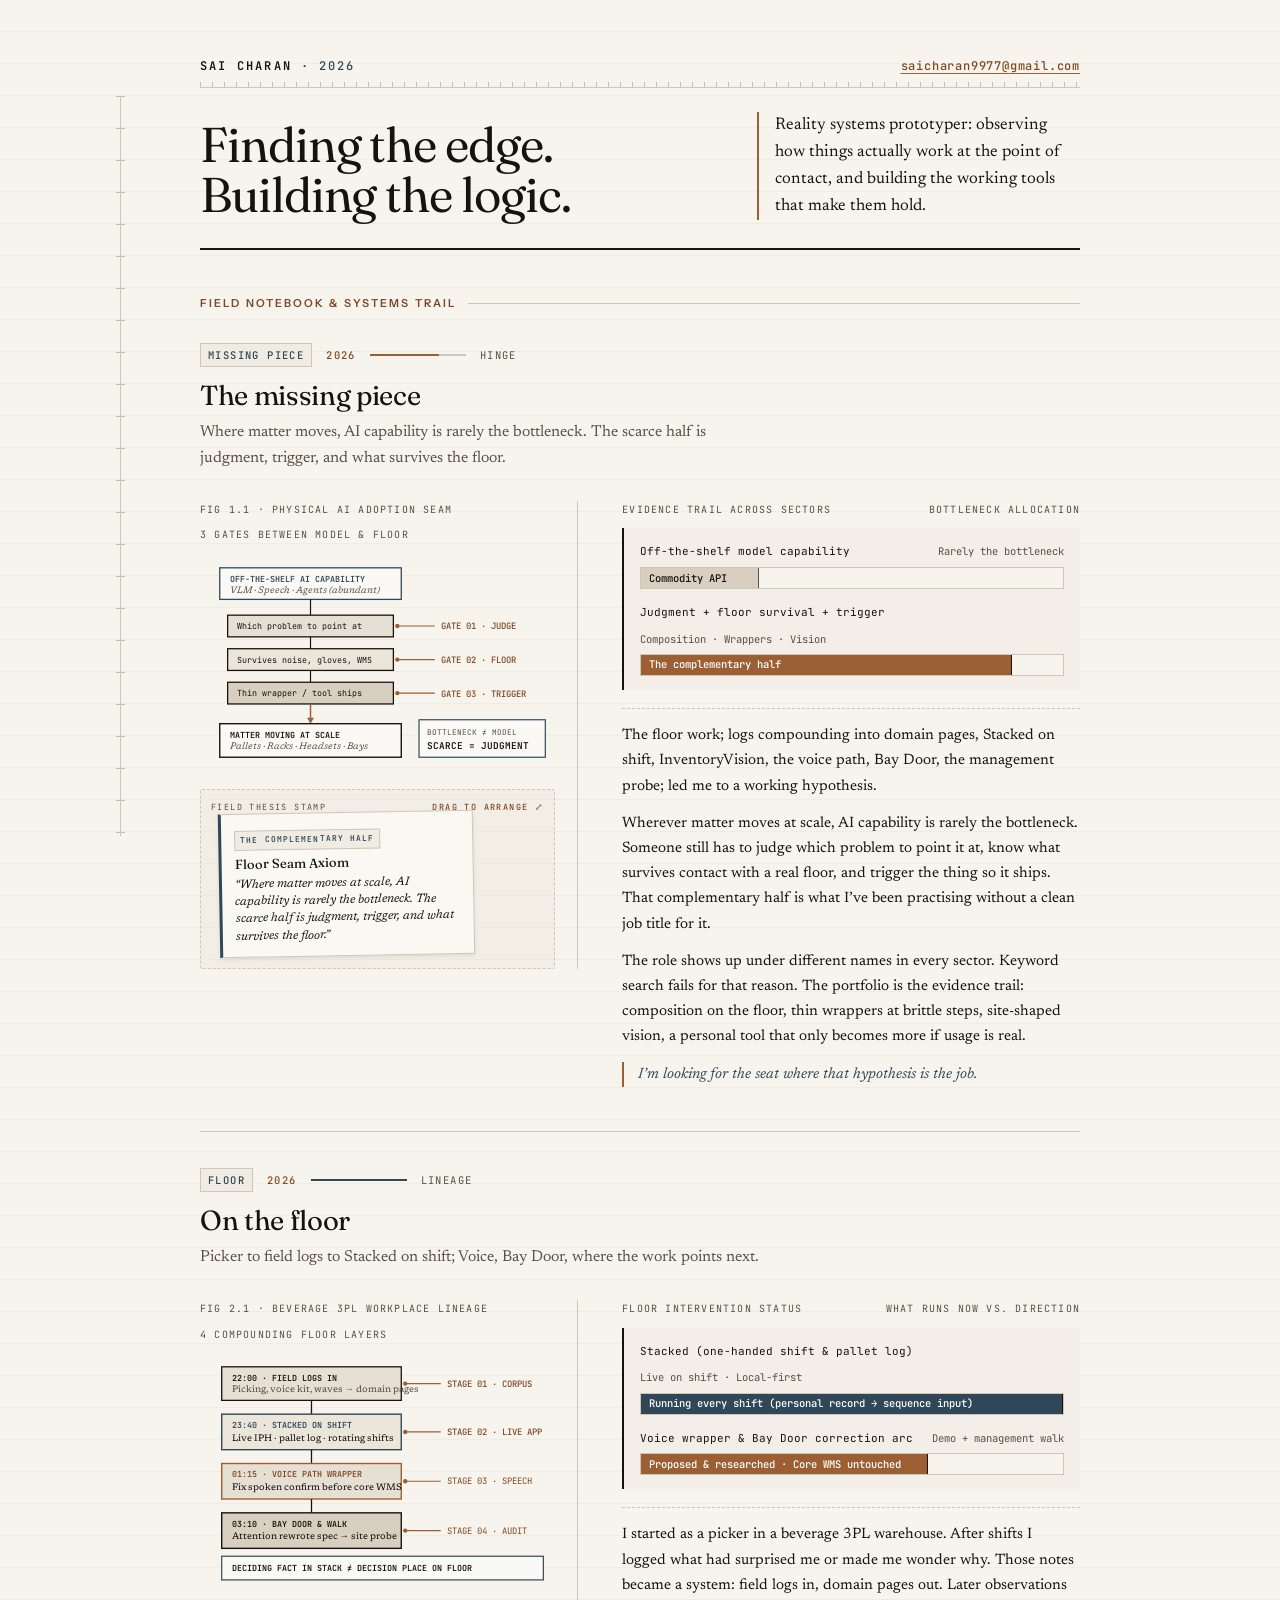
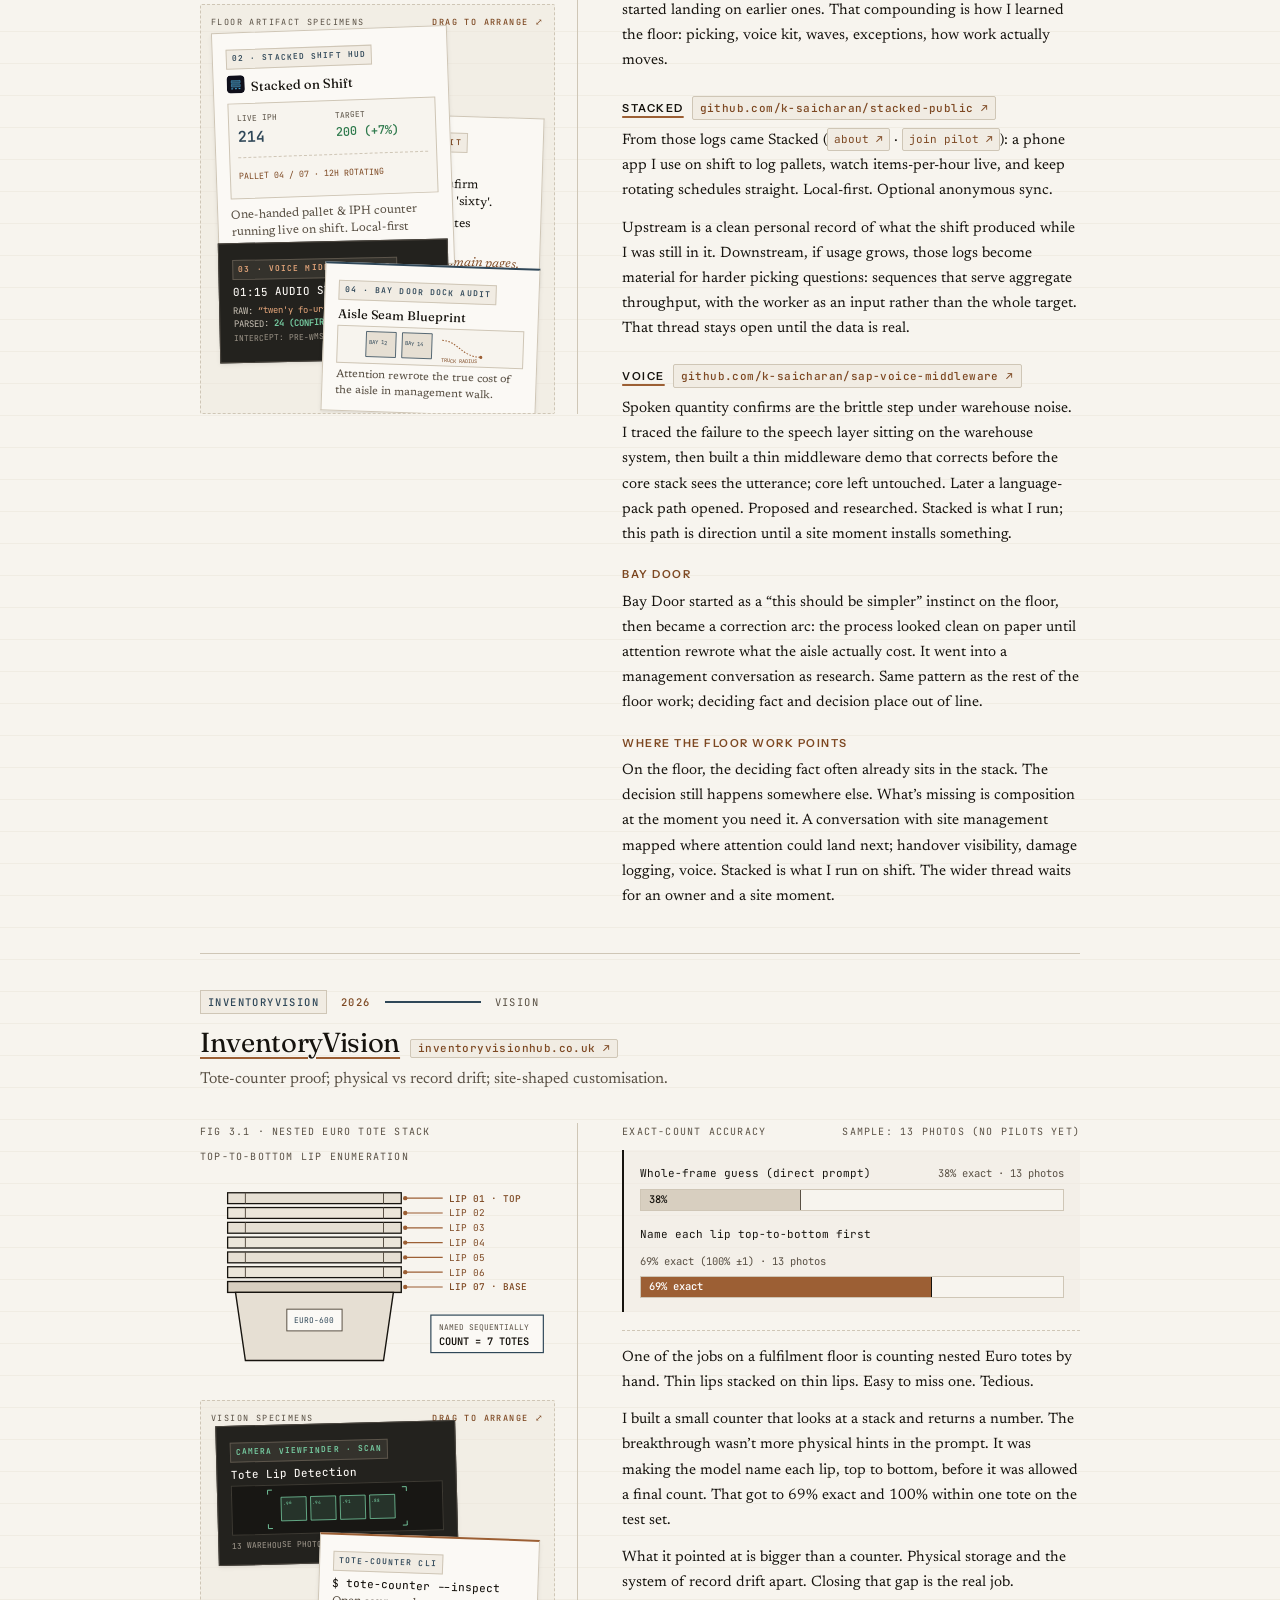
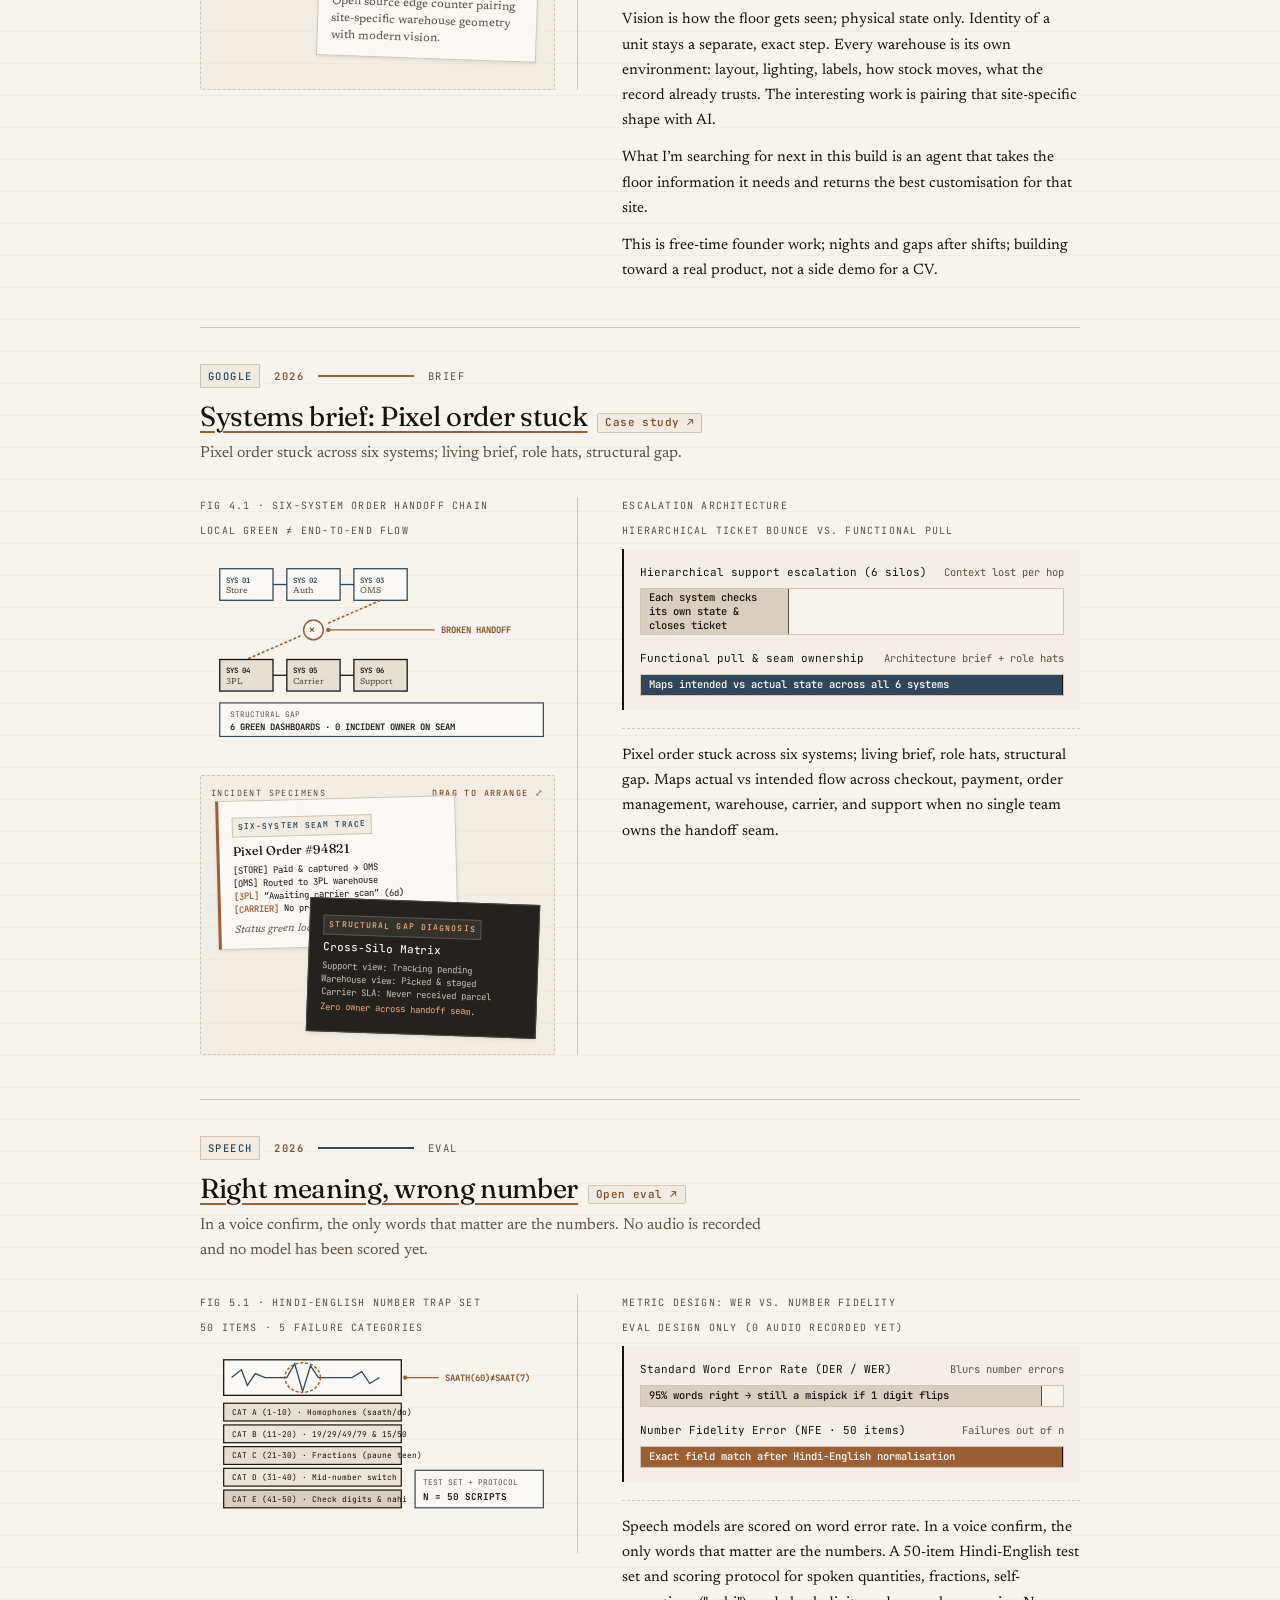
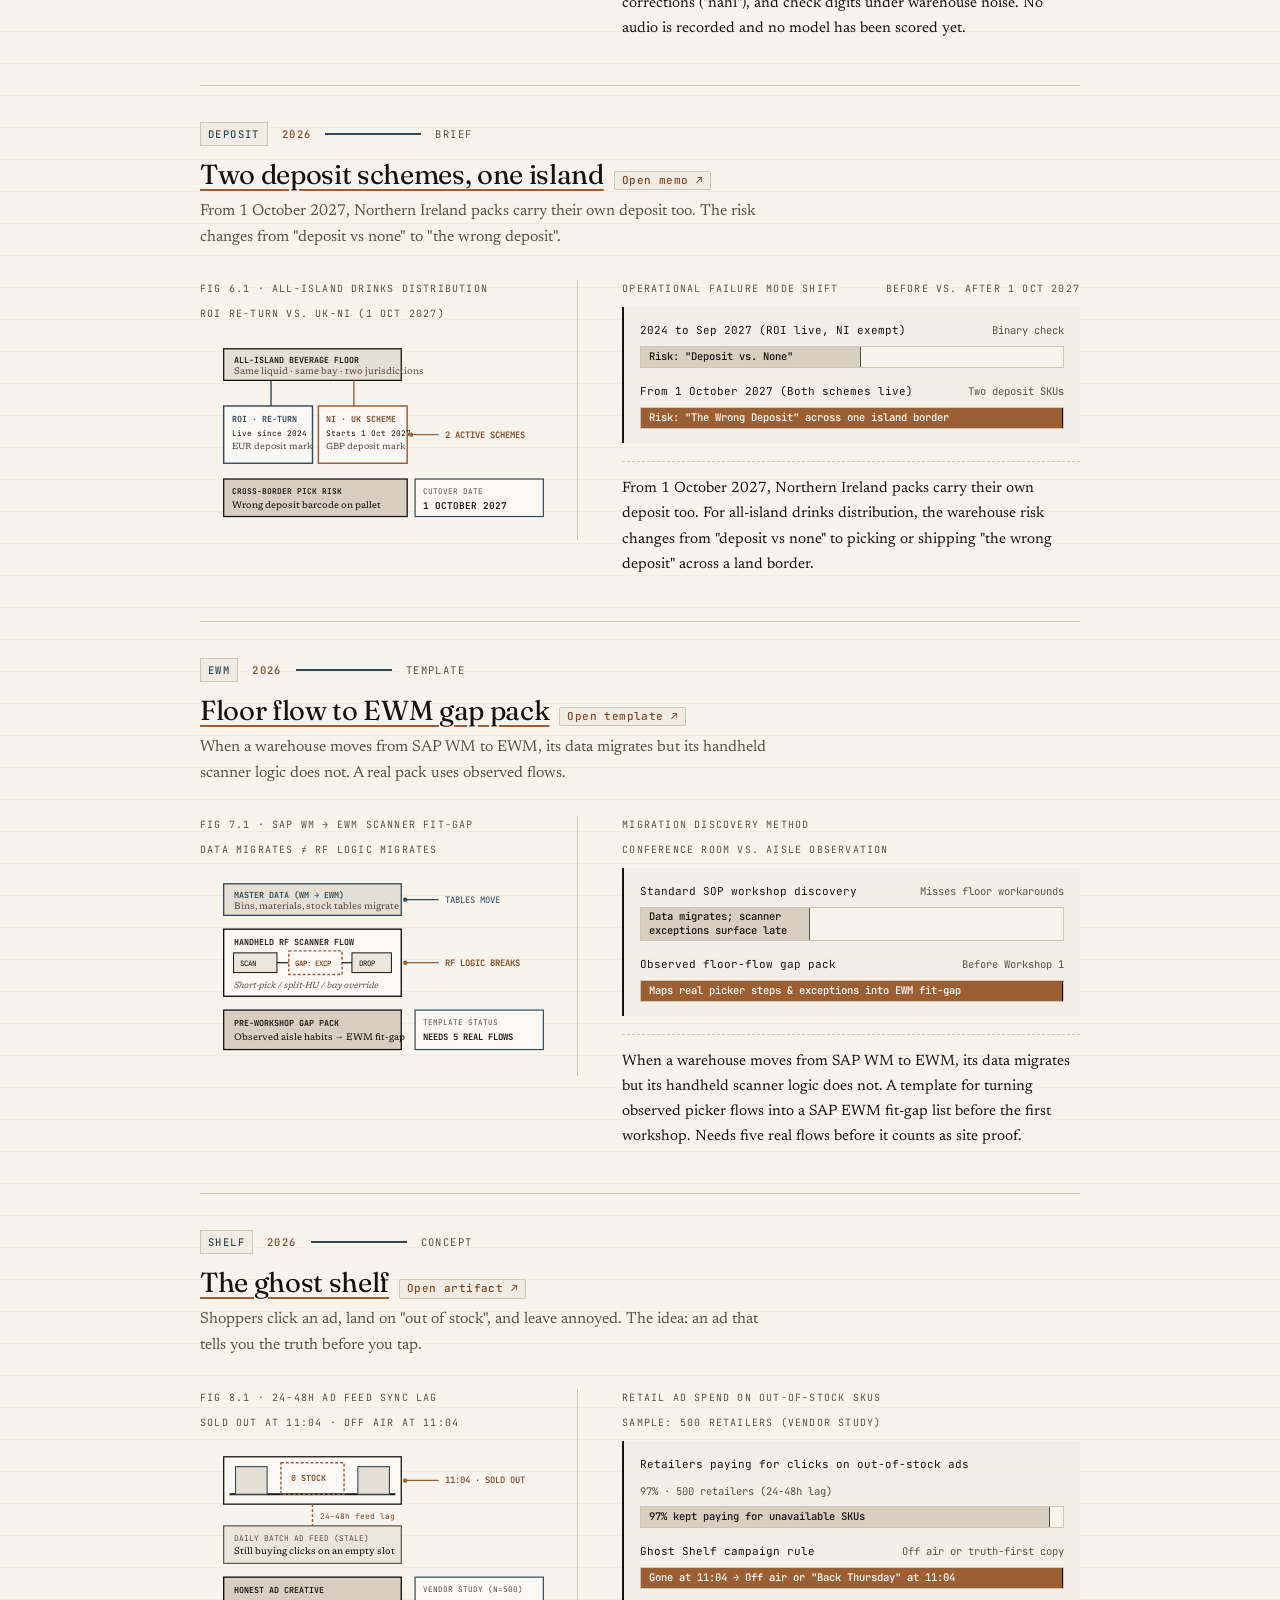
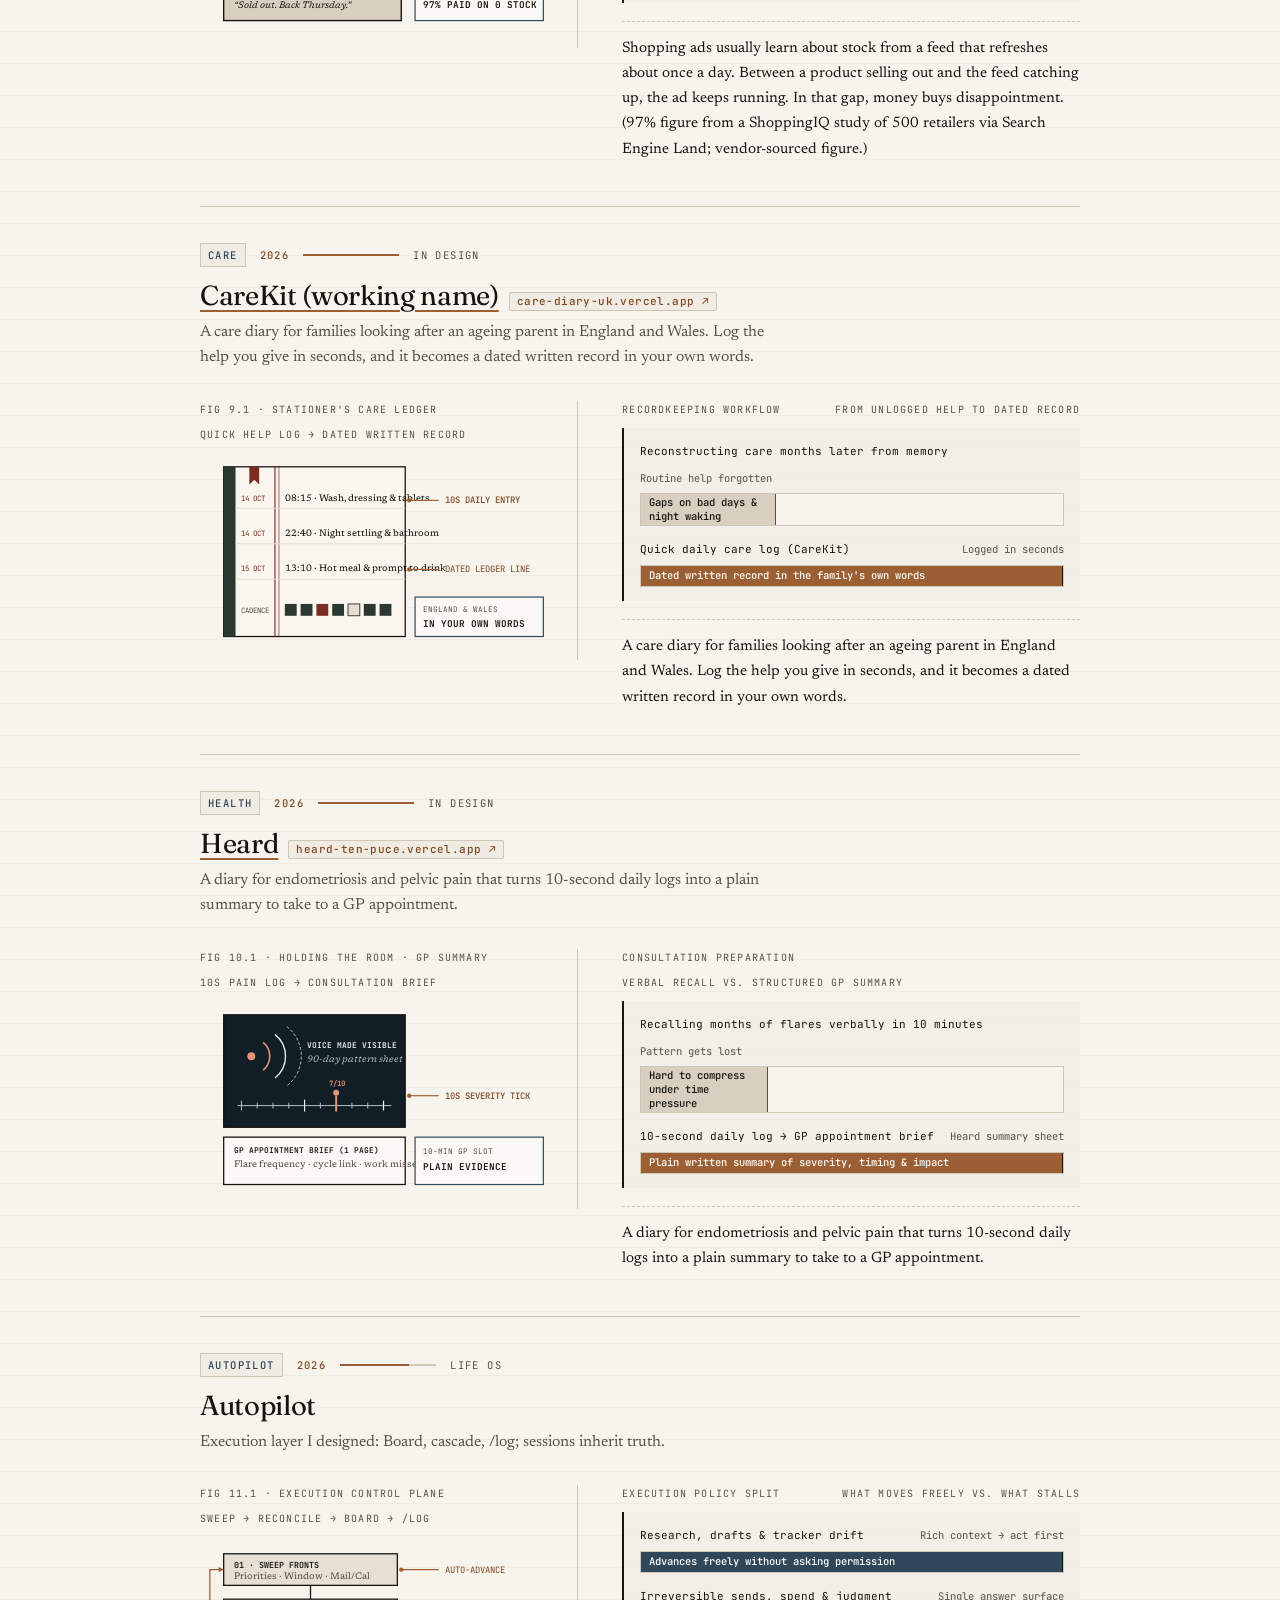
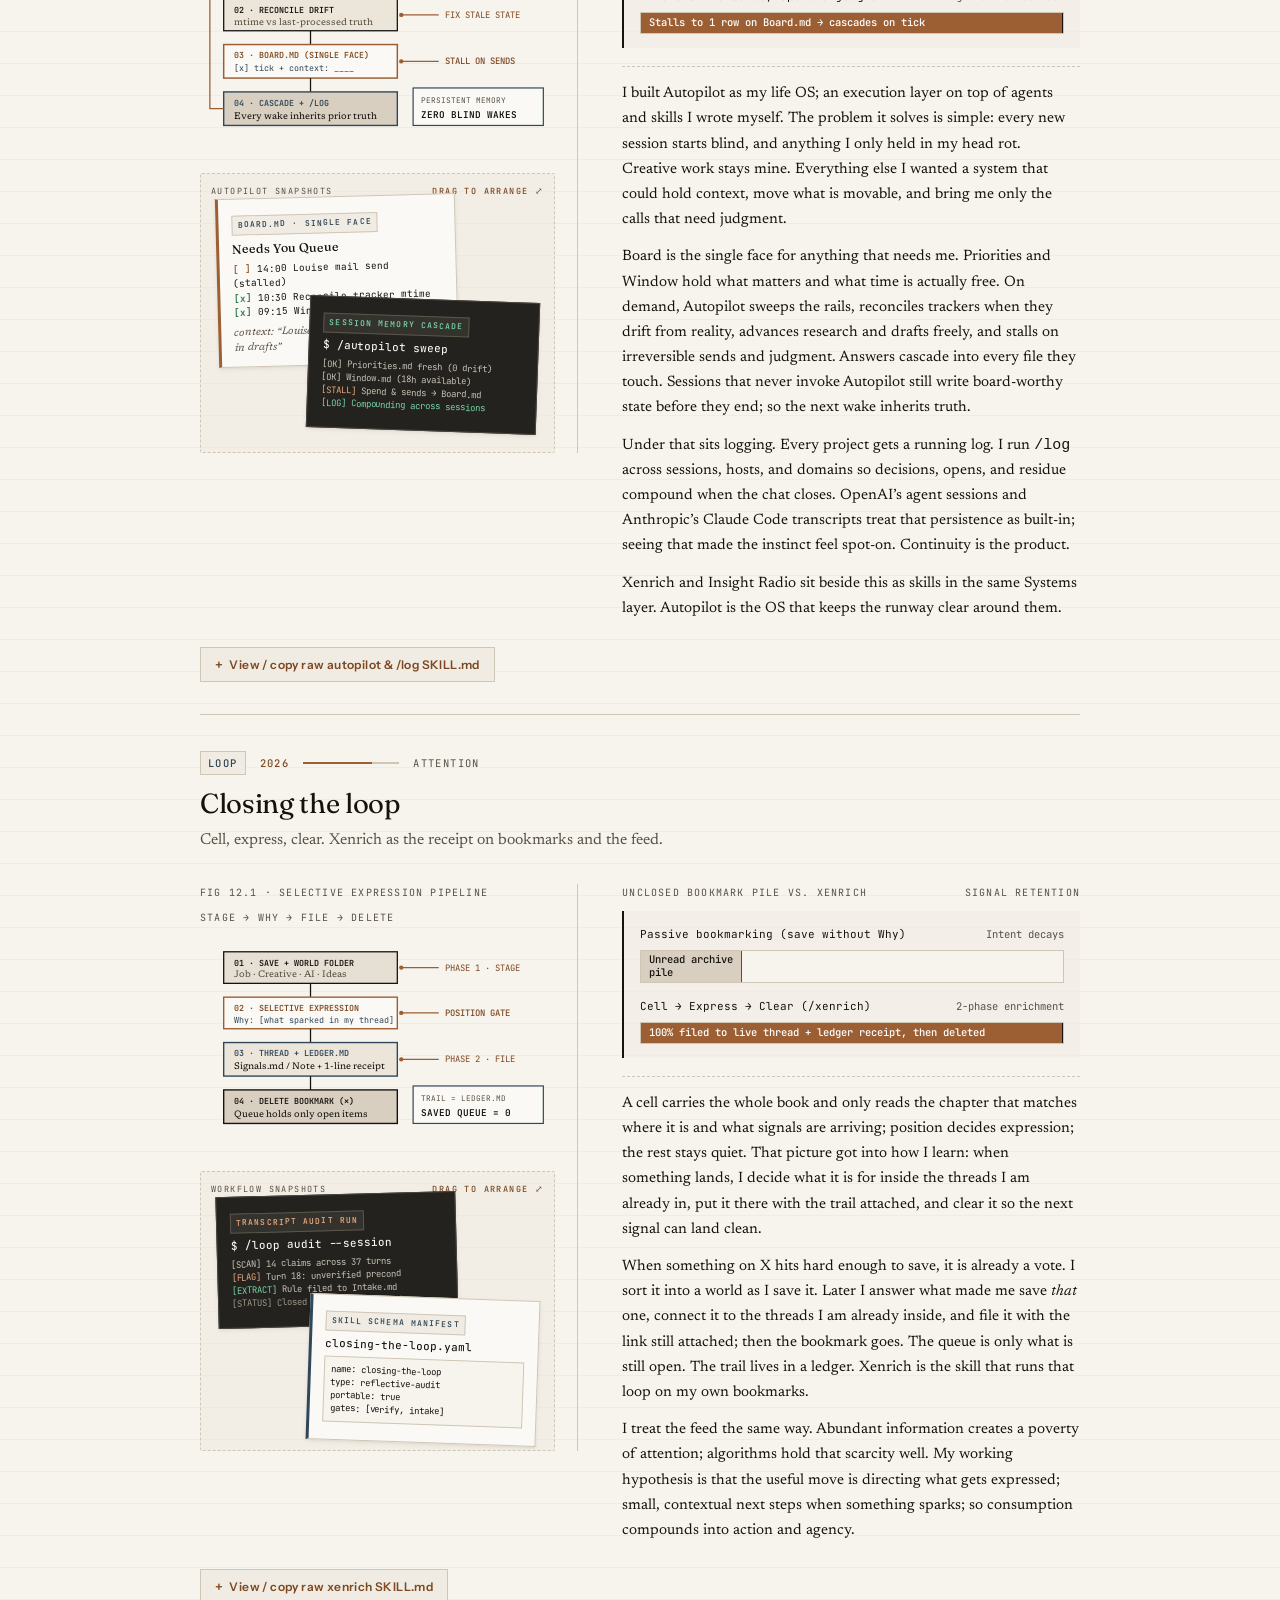
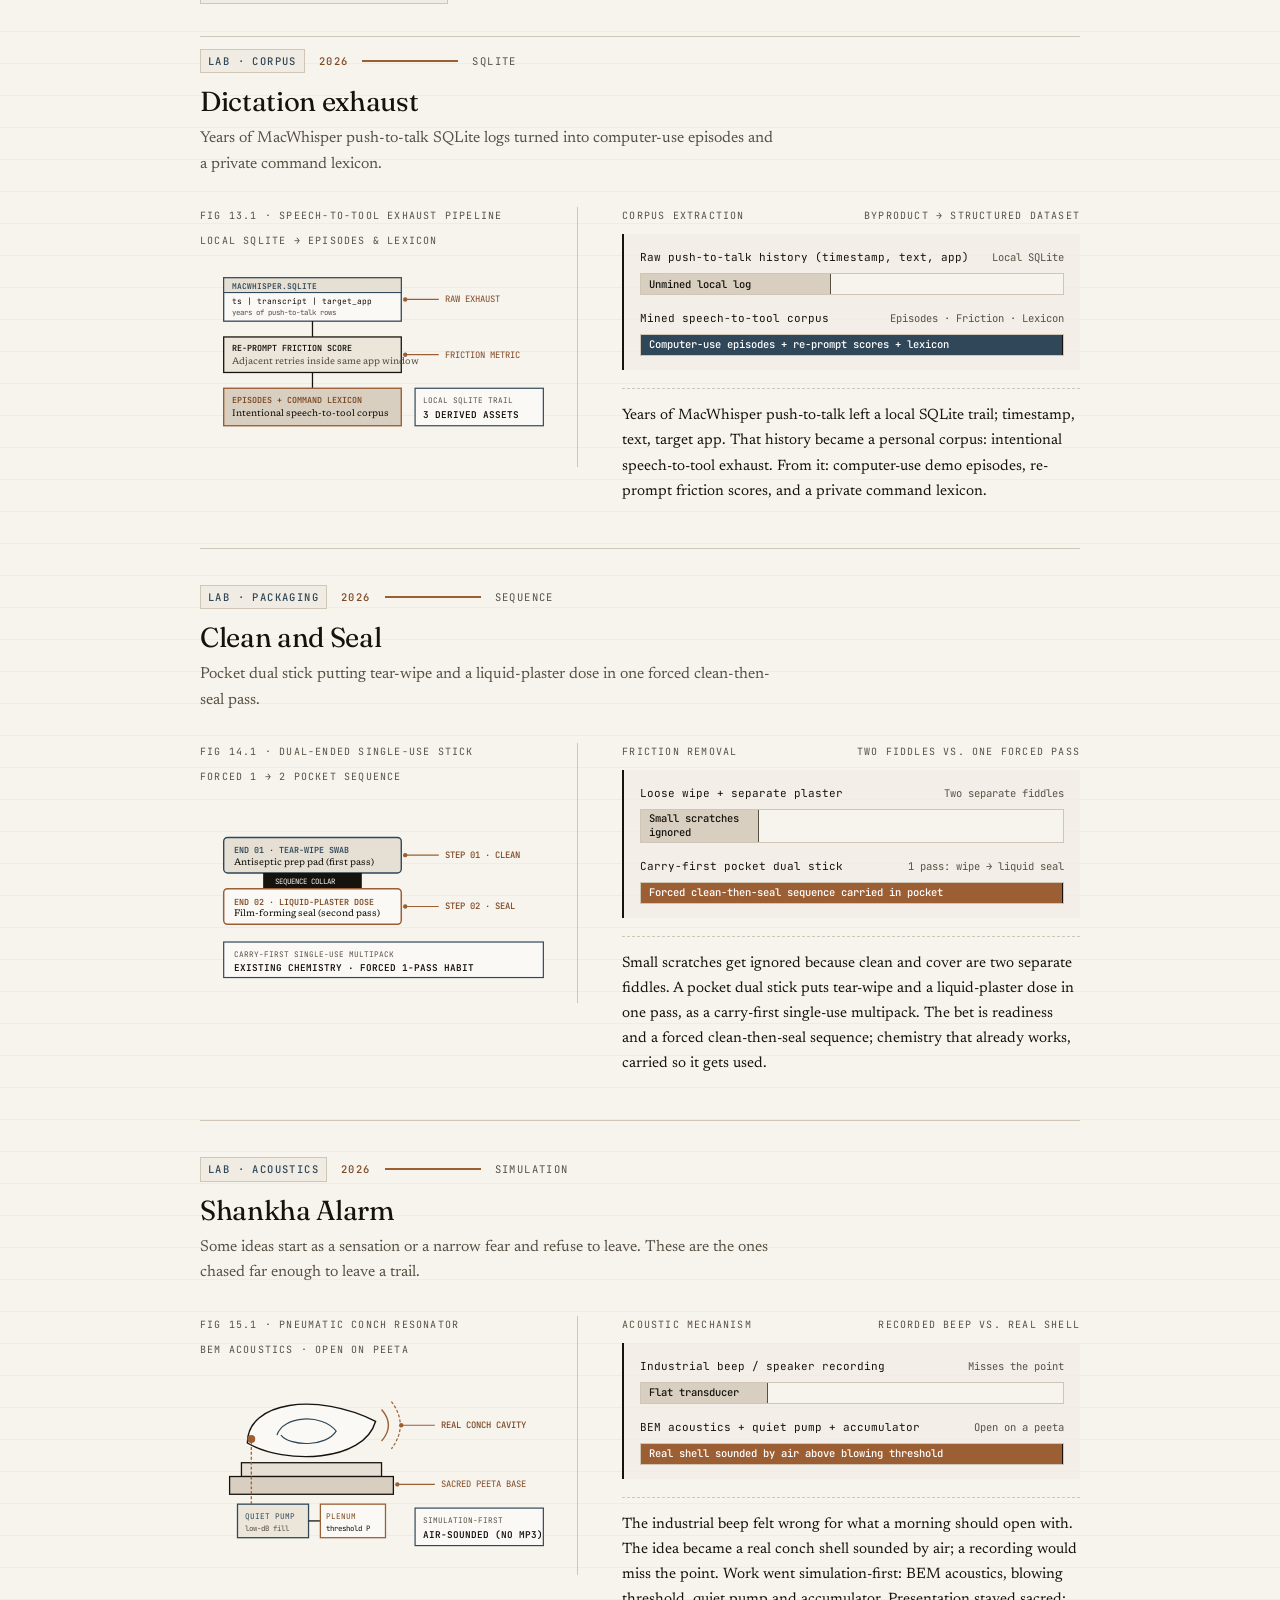
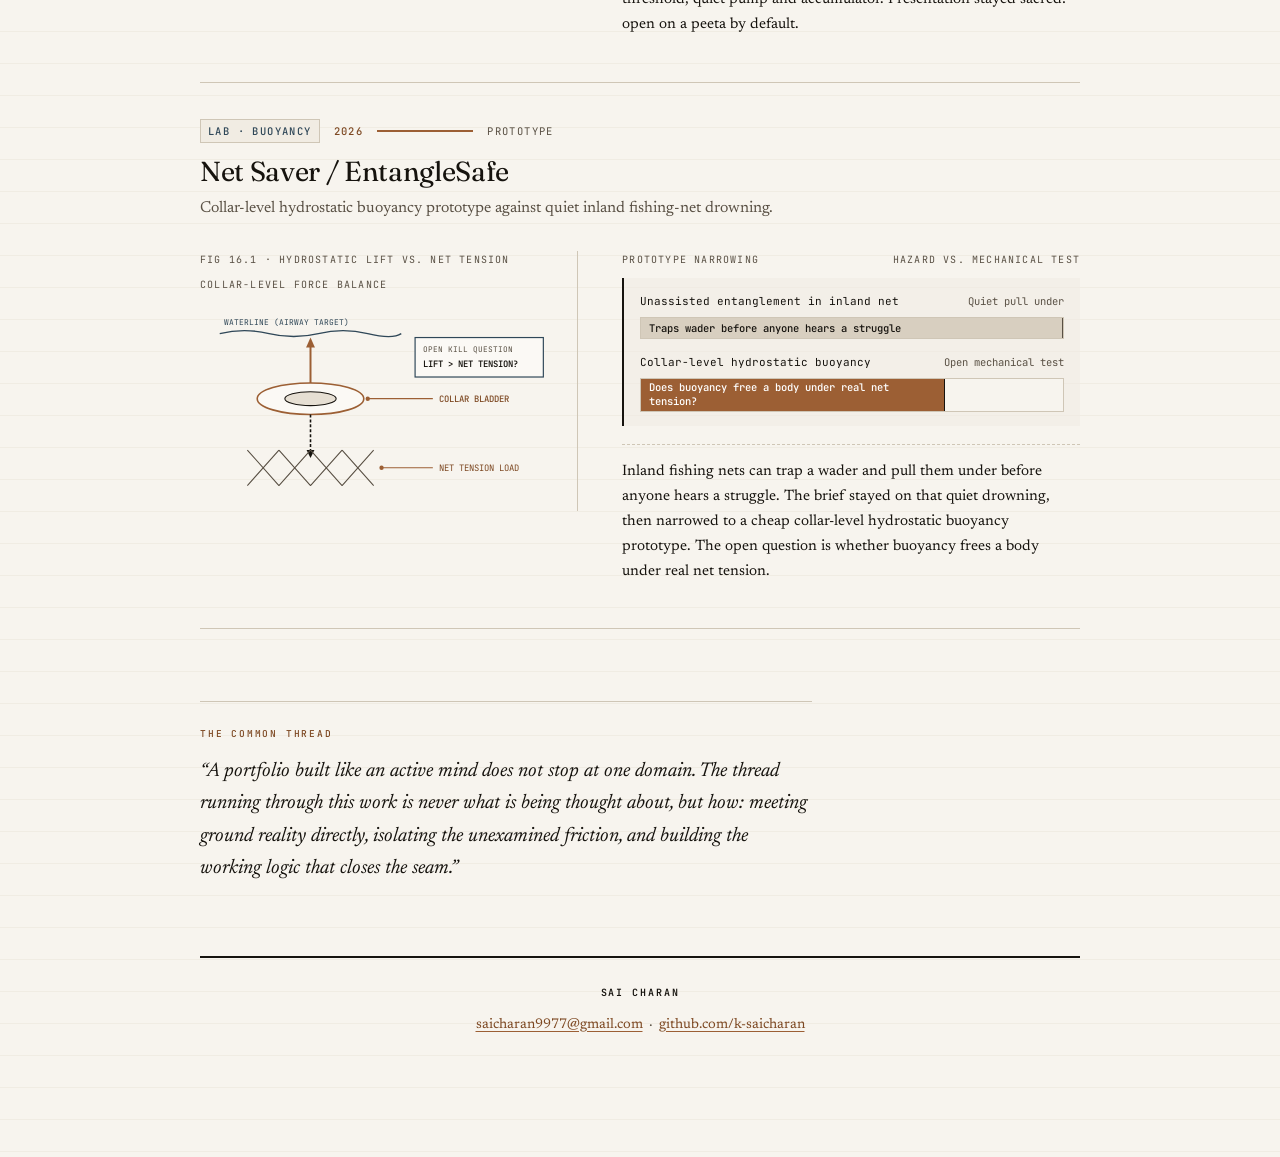
==== commit ac1cdca5: "Make hyperlinks immediately recognizable with copper underlines and tactile destination badges" ====
--- a/index.html
+++ b/index.html
@@ -105,9 +105,9 @@
       letter-spacing: 2.2px;
     }
     .reading-no a {
-      color: var(--ink);
+      color: var(--accent-ink);
       text-decoration: underline;
-      text-decoration-color: var(--tick);
+      text-decoration-color: var(--accent);
       text-underline-offset: 3px;
       letter-spacing: 0.8px;
       text-transform: none;
@@ -589,7 +589,7 @@
     .footer-note a {
       color: var(--accent-ink);
       text-decoration: underline;
-      text-decoration-color: var(--tick);
+      text-decoration-color: var(--accent);
       text-underline-offset: 3px;
     }
     .footer-note a:hover {
@@ -618,36 +618,82 @@
       }
     }
   
-    /* Title links, Subheading links & Inline links */
-    .item-title a.title-link,
-    .item-title a {
-      color: inherit;
+            /* Title links, Subheading links, Inline chips & Badges */
+    .item-title a.title-link {
+      color: var(--text);
       text-decoration: none;
-      border-bottom: 1px dotted var(--tick);
-      transition: color 150ms ease, border-bottom-color 150ms ease;
-    }
-    .item-title a.title-link:hover,
-    .item-title a:hover {
+      display: inline-flex;
+      flex-wrap: wrap;
+      align-items: baseline;
+      gap: 10px;
+      transition: color 150ms ease;
+    }
+    .item-title a.title-link .title-text {
+      text-decoration: underline;
+      text-decoration-color: var(--accent);
+      text-decoration-thickness: 1.5px;
+      text-underline-offset: 5px;
+      transition: color 150ms ease, text-decoration-color 150ms ease;
+    }
+    .item-title a.title-link:hover .title-text {
       color: var(--accent-ink);
-      border-bottom-color: var(--accent-ink);
-    }
-    .ext-arrow {
-      display: inline-block;
-      font-family: 'JetBrains Mono', monospace;
-      font-size: 0.72em;
-      margin-left: 5px;
-      color: var(--accent);
-      vertical-align: 0.12em;
-      transition: transform 150ms ease;
-    }
-    .item-title a:hover .ext-arrow,
-    .sub-link-head a:hover .ext-arrow {
-      transform: translate(2px, -2px);
+      text-decoration-color: var(--accent-ink);
+    }
+    .link-badge {
+      display: inline-flex;
+      align-items: center;
+      gap: 3px;
+      font-family: 'JetBrains Mono', ui-monospace, monospace;
+      font-size: 11px;
+      font-weight: 500;
+      letter-spacing: 0.4px;
+      text-transform: none;
+      background: var(--paper-well);
+      color: var(--accent-ink);
+      border: 1px solid var(--rule-strong);
+      padding: 2px 7px;
+      border-radius: 2px;
+      vertical-align: 0.22em;
+      text-decoration: none !important;
+      transition: background 150ms ease, color 150ms ease, border-color 150ms ease, transform 150ms ease;
+      white-space: nowrap;
+    }
+    .title-link:hover .link-badge,
+    .sub-link-head a:hover .link-badge {
+      background: var(--text);
+      color: var(--bg);
+      border-color: var(--text);
+      transform: translateY(-1px);
+    }
+    .iv-drift-note h3.sub-link-head {
+      margin-top: 22px;
+      margin-bottom: 8px;
+    }
+    .iv-drift-note h3.sub-link-head a.title-link,
+    .iv-drift-note h3.sub-link-head a {
+      color: var(--text);
+      text-decoration: none;
+      display: inline-flex;
+      flex-wrap: wrap;
+      align-items: baseline;
+      gap: 8px;
+      transition: color 150ms ease;
+    }
+    .iv-drift-note h3.sub-link-head a .title-text {
+      text-decoration: underline;
+      text-decoration-color: var(--accent);
+      text-decoration-thickness: 1.5px;
+      text-underline-offset: 4px;
+      transition: color 150ms ease, text-decoration-color 150ms ease;
+    }
+    .iv-drift-note h3.sub-link-head a:hover .title-text {
+      color: var(--accent-ink);
+      text-decoration-color: var(--accent-ink);
     }
     .iv-drift-note a {
       color: var(--accent-ink);
       text-decoration: underline;
-      text-decoration-color: var(--tick);
+      text-decoration-color: var(--accent);
       text-underline-offset: 3px;
       transition: color 150ms ease, text-decoration-color 150ms ease;
     }
@@ -655,22 +701,27 @@
       color: var(--text);
       text-decoration-color: var(--text);
     }
-    .iv-drift-note h3.sub-link-head {
-      margin-top: 18px;
-    }
-    .iv-drift-note h3.sub-link-head a {
-      color: inherit;
-      text-decoration: none;
-      border-bottom: 1px dotted var(--tick);
-      transition: color 150ms ease, border-bottom-color 150ms ease;
-    }
-    .iv-drift-note h3.sub-link-head a:hover {
-      color: var(--accent-ink);
-      border-bottom-color: var(--accent-ink);
-    }
-
-    /* Workbench Specimen Tray & Movable Cards (filling left-hand empty space) */
-    .specimen-tray {
+    .inline-chip {
+      display: inline-block;
+      font-family: 'JetBrains Mono', ui-monospace, monospace;
+      font-size: 11px;
+      padding: 1px 6px;
+      text-transform: none;
+      background: var(--paper-well);
+      border: 1px solid var(--rule-strong);
+      border-radius: 2px;
+      color: var(--accent-ink) !important;
+      text-decoration: none !important;
+      vertical-align: 0.05em;
+      transition: background 150ms ease, color 150ms ease, border-color 150ms ease;
+    }
+    .inline-chip:hover {
+      background: var(--text);
+      color: var(--bg) !important;
+      border-color: var(--text);
+    }
+
+  .specimen-tray {
       margin-top: 18px;
       position: relative;
       background: rgba(236, 230, 218, 0.45);
@@ -826,7 +877,7 @@
           <div class="gauge mind"></div>
           <span>HINGE</span>
         </div>
-        <h2 class="item-title"><a href="#missing-piece" class="title-link">The missing piece</a></h2>
+        <h2 class="item-title">The missing piece</h2>
         <p class="teaser">Where matter moves, AI capability is rarely the bottleneck. The scarce half is judgment, trigger, and what survives the floor.</p>
 
         <div class="iv-workbench">
@@ -945,7 +996,7 @@
           <div class="gauge built"></div>
           <span>LINEAGE</span>
         </div>
-        <h2 class="item-title"><a href="#on-the-floor" class="title-link">On the floor</a></h2>
+        <h2 class="item-title">On the floor</h2>
         <p class="teaser">Picker to field logs to Stacked on shift; Voice, Bay Door, where the work points next.</p>
 
         <div class="iv-workbench">
@@ -1094,9 +1145,10 @@
 
             <div class="iv-drift-note">
               <p>I started as a picker in a beverage 3PL warehouse. After shifts I logged what had surprised me or made me wonder why. Those notes became a system: field logs in, domain pages out. Later observations started landing on earlier ones. That compounding is how I learned the floor: picking, voice kit, waves, exceptions, how work actually moves.</p>
-              <p>From those logs came <strong><a href="https://github.com/k-saicharan/stacked-public" target="_blank" rel="noopener">Stacked</a></strong> (<a href="./stacked/index.html">about</a> · <a href="https://k-saicharan.github.io/stacked-public/show.html" target="_blank" rel="noopener">join pilot</a>): a phone app I use on shift to log pallets, watch items-per-hour live, and keep rotating schedules straight. Local-first. Optional anonymous sync.</p>
+              <h3 class="sub-link-head"><a href="https://github.com/k-saicharan/stacked-public" target="_blank" rel="noopener" class="title-link"><span class="title-text">Stacked</span> <span class="link-badge">github.com/k-saicharan/stacked-public ↗</span></a></h3>
+              <p>From those logs came Stacked (<a href="./stacked/index.html" class="inline-chip">about ↗</a> · <a href="https://k-saicharan.github.io/stacked-public/show.html" target="_blank" rel="noopener" class="inline-chip">join pilot ↗</a>): a phone app I use on shift to log pallets, watch items-per-hour live, and keep rotating schedules straight. Local-first. Optional anonymous sync.</p>
               <p>Upstream is a clean personal record of what the shift produced while I was still in it. Downstream, if usage grows, those logs become material for harder picking questions: sequences that serve aggregate throughput, with the worker as an input rather than the whole target. That thread stays open until the data is real.</p>
-              <h3 class="sub-link-head"><a href="https://github.com/k-saicharan/sap-voice-middleware" target="_blank" rel="noopener">Voice <span class="ext-arrow">↗</span></a></h3>
+              <h3 class="sub-link-head"><a href="https://github.com/k-saicharan/sap-voice-middleware" target="_blank" rel="noopener" class="title-link"><span class="title-text">Voice</span> <span class="link-badge">github.com/k-saicharan/sap-voice-middleware ↗</span></a></h3>
               <p>Spoken quantity confirms are the brittle step under warehouse noise. I traced the failure to the speech layer sitting on the warehouse system, then built a thin middleware demo that corrects before the core stack sees the utterance; core left untouched. Later a language-pack path opened. Proposed and researched. Stacked is what I run; this path is direction until a site moment installs something.</p>
               <h3>Bay Door</h3>
               <p>Bay Door started as a “this should be simpler” instinct on the floor, then became a correction arc: the process looked clean on paper until attention rewrote what the aisle actually cost. It went into a management conversation as research. Same pattern as the rest of the floor work; deciding fact and decision place out of line.</p>
@@ -1122,7 +1174,7 @@
           <div class="gauge built"></div>
           <span>VISION</span>
         </div>
-        <h2 class="item-title"><a href="https://inventoryvisionhub.co.uk" target="_blank" rel="noopener" class="title-link">InventoryVision <span class="ext-arrow">↗</span></a></h2>
+        <h2 class="item-title"><a href="https://inventoryvisionhub.co.uk" target="_blank" rel="noopener" class="title-link"><span class="title-text">InventoryVision</span> <span class="link-badge">inventoryvisionhub.co.uk ↗</span></a></h2>
         <p class="teaser">Tote-counter proof; physical vs record drift; site-shaped customisation.</p>
 
         <div class="iv-workbench">
@@ -1288,7 +1340,7 @@
           <div class="gauge public"></div>
           <span>BRIEF</span>
         </div>
-        <h2 class="item-title"><a href="https://k-saicharan.github.io/google-order-case-study" target="_blank" rel="noopener" class="title-link">Systems brief: Pixel order stuck <span class="ext-arrow">↗</span></a></h2>
+        <h2 class="item-title"><a href="https://k-saicharan.github.io/google-order-case-study" target="_blank" rel="noopener" class="title-link"><span class="title-text">Systems brief: Pixel order stuck</span> <span class="link-badge">Case study ↗</span></a></h2>
         <p class="teaser">Pixel order stuck across six systems; living brief, role hats, structural gap.</p>
 
         <div class="iv-workbench">
@@ -1420,7 +1472,7 @@
           <div class="gauge built"></div>
           <span>EVAL</span>
         </div>
-        <h2 class="item-title"><a href="./proofs/number-fidelity/" class="title-link">Right meaning, wrong number <span class="ext-arrow">↗</span></a></h2>
+        <h2 class="item-title"><a href="./proofs/number-fidelity/" class="title-link"><span class="title-text">Right meaning, wrong number</span> <span class="link-badge">Open eval ↗</span></a></h2>
         <p class="teaser">In a voice confirm, the only words that matter are the numbers. No audio is recorded and no model has been scored yet.</p>
 
         <div class="iv-workbench">
@@ -1512,7 +1564,7 @@
           <div class="gauge built"></div>
           <span>BRIEF</span>
         </div>
-        <h2 class="item-title"><a href="./proofs/two-schemes-one-island/" class="title-link">Two deposit schemes, one island <span class="ext-arrow">↗</span></a></h2>
+        <h2 class="item-title"><a href="./proofs/two-schemes-one-island/" class="title-link"><span class="title-text">Two deposit schemes, one island</span> <span class="link-badge">Open memo ↗</span></a></h2>
         <p class="teaser">From 1 October 2027, Northern Ireland packs carry their own deposit too. The risk changes from "deposit vs none" to "the wrong deposit".</p>
 
         <div class="iv-workbench">
@@ -1611,7 +1663,7 @@
           <div class="gauge built"></div>
           <span>TEMPLATE</span>
         </div>
-        <h2 class="item-title"><a href="./proofs/ewm-gap-pack/" class="title-link">Floor flow to EWM gap pack <span class="ext-arrow">↗</span></a></h2>
+        <h2 class="item-title"><a href="./proofs/ewm-gap-pack/" class="title-link"><span class="title-text">Floor flow to EWM gap pack</span> <span class="link-badge">Open template ↗</span></a></h2>
         <p class="teaser">When a warehouse moves from SAP WM to EWM, its data migrates but its handheld scanner logic does not. A real pack uses observed flows.</p>
 
         <div class="iv-workbench">
@@ -1710,7 +1762,7 @@
           <div class="gauge built"></div>
           <span>CONCEPT</span>
         </div>
-        <h2 class="item-title"><a href="./proofs/ghost-shelf/" class="title-link">The ghost shelf <span class="ext-arrow">↗</span></a></h2>
+        <h2 class="item-title"><a href="./proofs/ghost-shelf/" class="title-link"><span class="title-text">The ghost shelf</span> <span class="link-badge">Open artifact ↗</span></a></h2>
         <p class="teaser">Shoppers click an ad, land on "out of stock", and leave annoyed. The idea: an ad that tells you the truth before you tap.</p>
 
         <div class="iv-workbench">
@@ -1804,7 +1856,7 @@
           <div class="gauge public"></div>
           <span>IN DESIGN</span>
         </div>
-        <h2 class="item-title"><a href="https://care-diary-uk.vercel.app" target="_blank" rel="noopener" class="title-link">CareKit (working name) <span class="ext-arrow">↗</span></a></h2>
+        <h2 class="item-title"><a href="https://care-diary-uk.vercel.app" target="_blank" rel="noopener" class="title-link"><span class="title-text">CareKit (working name)</span> <span class="link-badge">care-diary-uk.vercel.app ↗</span></a></h2>
         <p class="teaser">A care diary for families looking after an ageing parent in England and Wales. Log the help you give in seconds, and it becomes a dated written record in your own words.</p>
 
         <div class="iv-workbench">
@@ -1914,7 +1966,7 @@
           <div class="gauge public"></div>
           <span>IN DESIGN</span>
         </div>
-        <h2 class="item-title"><a href="https://heard-ten-puce.vercel.app" target="_blank" rel="noopener" class="title-link">Heard <span class="ext-arrow">↗</span></a></h2>
+        <h2 class="item-title"><a href="https://heard-ten-puce.vercel.app" target="_blank" rel="noopener" class="title-link"><span class="title-text">Heard</span> <span class="link-badge">heard-ten-puce.vercel.app ↗</span></a></h2>
         <p class="teaser">A diary for endometriosis and pelvic pain that turns 10-second daily logs into a plain summary to take to a GP appointment.</p>
 
         <div class="iv-workbench">
@@ -2017,7 +2069,7 @@
           <div class="gauge mind"></div>
           <span>LIFE OS</span>
         </div>
-        <h2 class="item-title"><a href="#autopilot-panel" class="title-link">Autopilot</a></h2>
+        <h2 class="item-title">Autopilot</h2>
         <p class="teaser">Execution layer I designed: Board, cascade, /log; sessions inherit truth.</p>
 
         <div class="iv-workbench">
@@ -2487,7 +2539,7 @@
           <div class="gauge mind"></div>
           <span>ATTENTION</span>
         </div>
-        <h2 class="item-title"><a href="#loop-panel" class="title-link">Closing the loop</a></h2>
+        <h2 class="item-title">Closing the loop</h2>
         <p class="teaser">Cell, express, clear. Xenrich as the receipt on bookmarks and the feed.</p>
 
         <div class="iv-workbench">
@@ -2748,7 +2800,7 @@
             <div class="gauge public"></div>
             <span>SQLITE</span>
           </div>
-          <h2 class="item-title"><a href="#dictation-exhaust" class="title-link">Dictation exhaust</a></h2>
+          <h2 class="item-title">Dictation exhaust</h2>
           <p class="teaser">Years of MacWhisper push-to-talk SQLite logs turned into computer-use episodes and a private command lexicon.</p>
 
           <div class="iv-workbench">
@@ -2838,7 +2890,7 @@
             <div class="gauge public"></div>
             <span>SEQUENCE</span>
           </div>
-          <h2 class="item-title"><a href="#clean-and-seal" class="title-link">Clean and Seal</a></h2>
+          <h2 class="item-title">Clean and Seal</h2>
           <p class="teaser">Pocket dual stick putting tear-wipe and a liquid-plaster dose in one forced clean-then-seal pass.</p>
 
           <div class="iv-workbench">
@@ -2925,7 +2977,7 @@
             <div class="gauge public"></div>
             <span>SIMULATION</span>
           </div>
-          <h2 class="item-title"><a href="#shankha-alarm" class="title-link">Shankha Alarm</a></h2>
+          <h2 class="item-title">Shankha Alarm</h2>
           <p class="teaser">Some ideas start as a sensation or a narrow fear and refuse to leave. These are the ones chased far enough to leave a trail.</p>
 
           <div class="iv-workbench">
@@ -3023,7 +3075,7 @@
             <div class="gauge public"></div>
             <span>PROTOTYPE</span>
           </div>
-          <h2 class="item-title"><a href="#net-saver" class="title-link">Net Saver / EntangleSafe</a></h2>
+          <h2 class="item-title">Net Saver / EntangleSafe</h2>
           <p class="teaser">Collar-level hydrostatic buoyancy prototype against quiet inland fishing-net drowning.</p>
 
           <div class="iv-workbench">
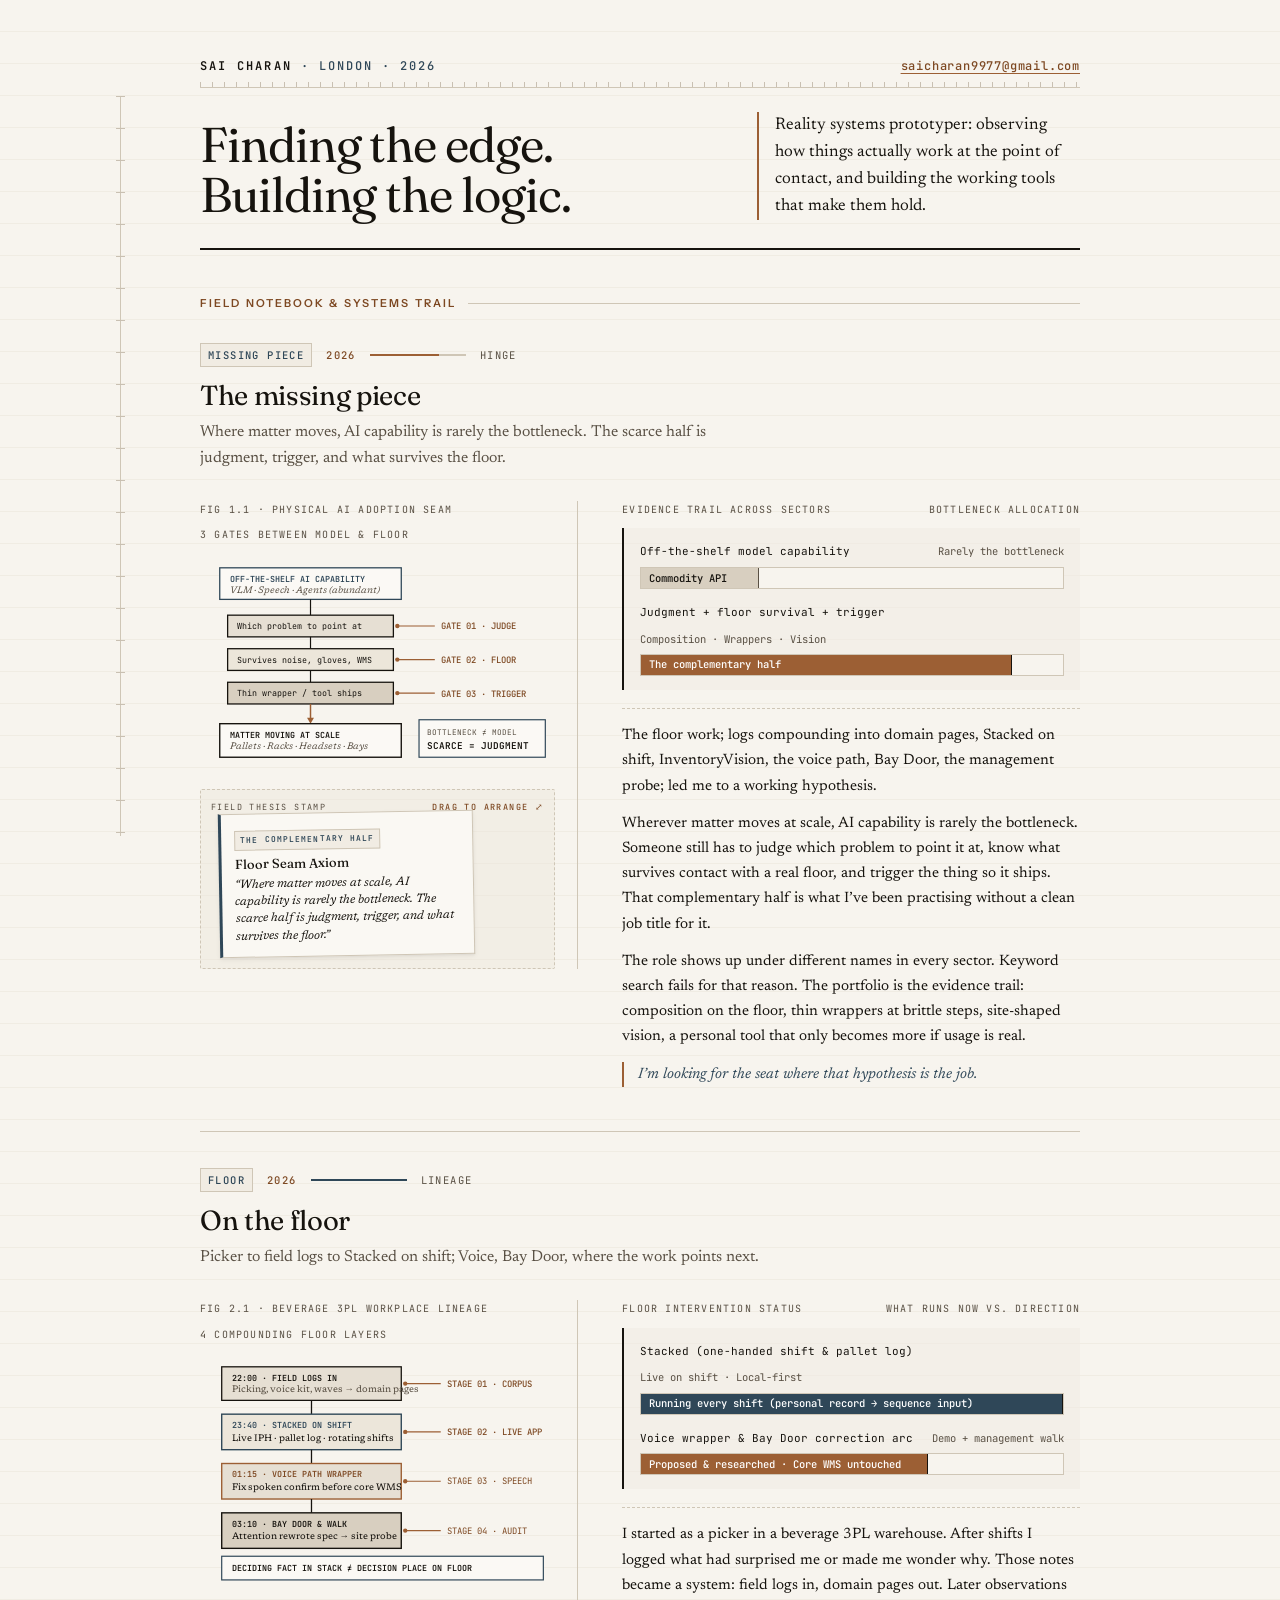
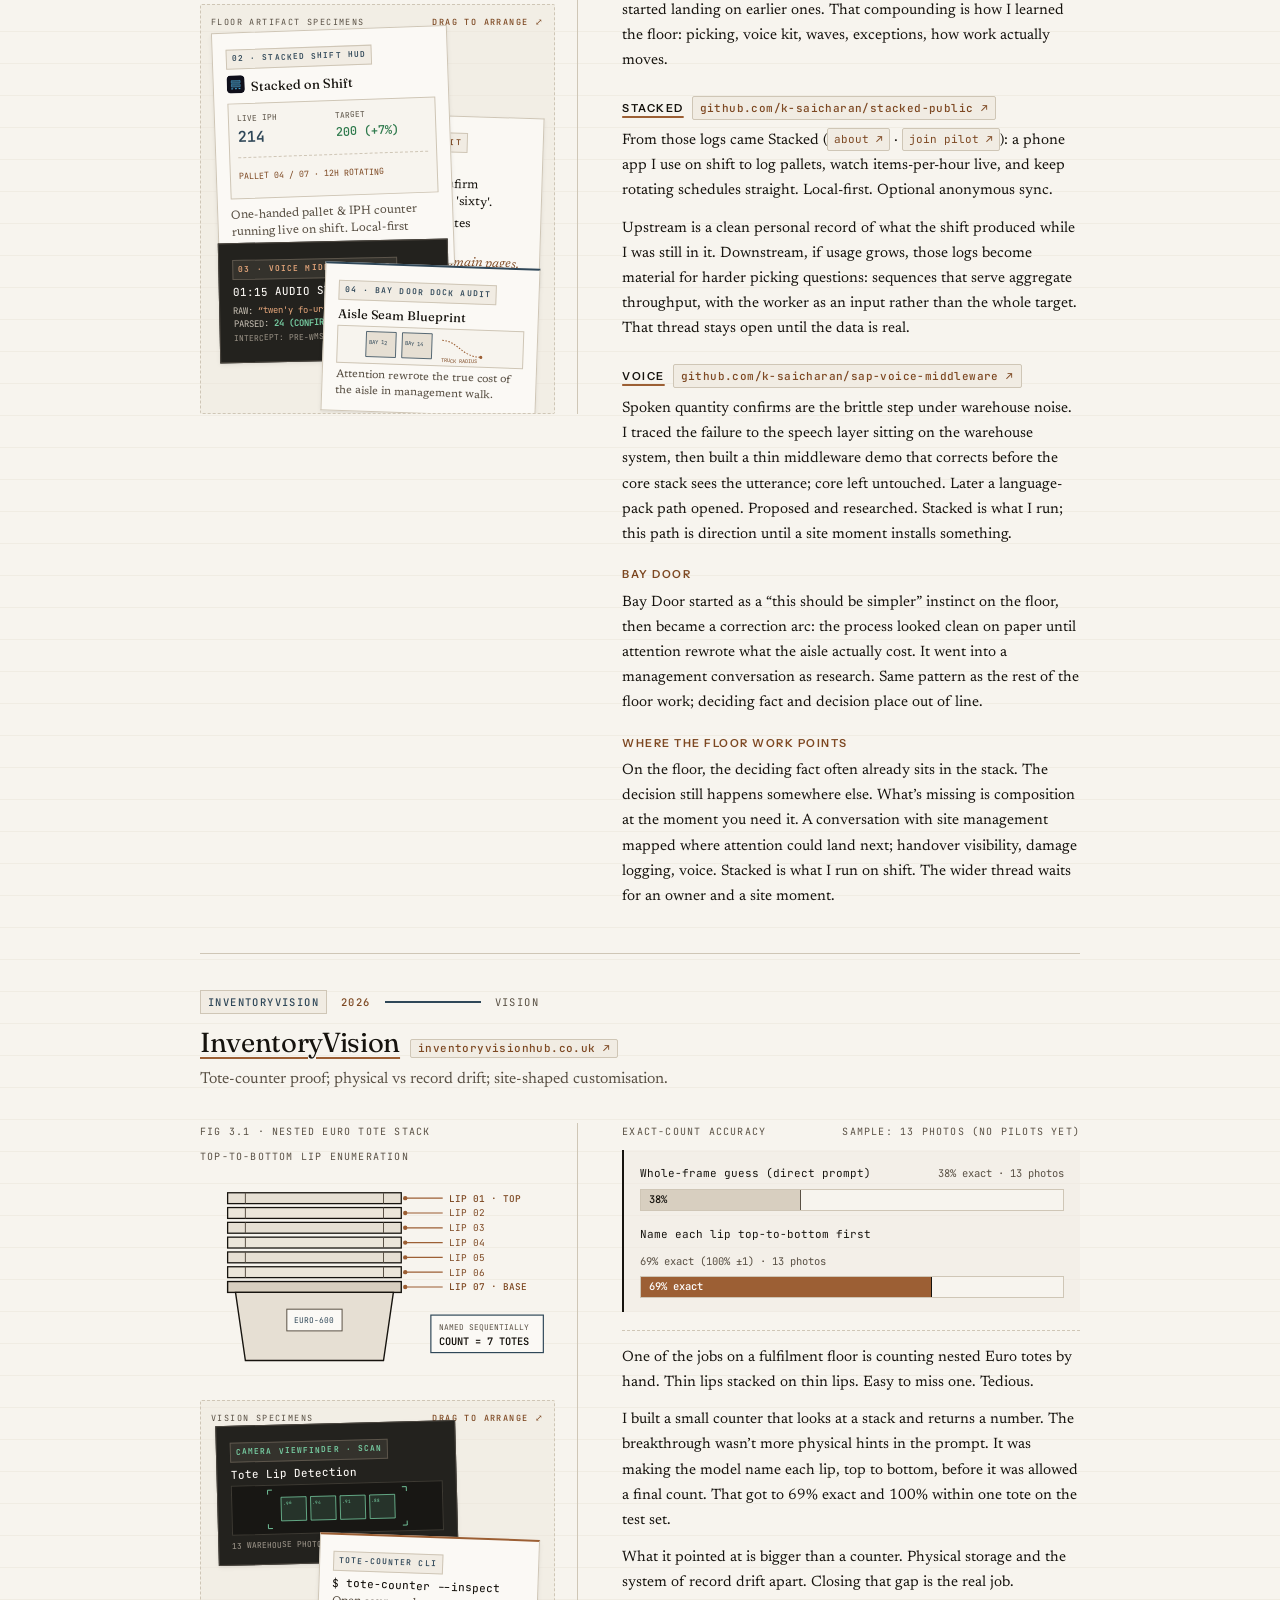
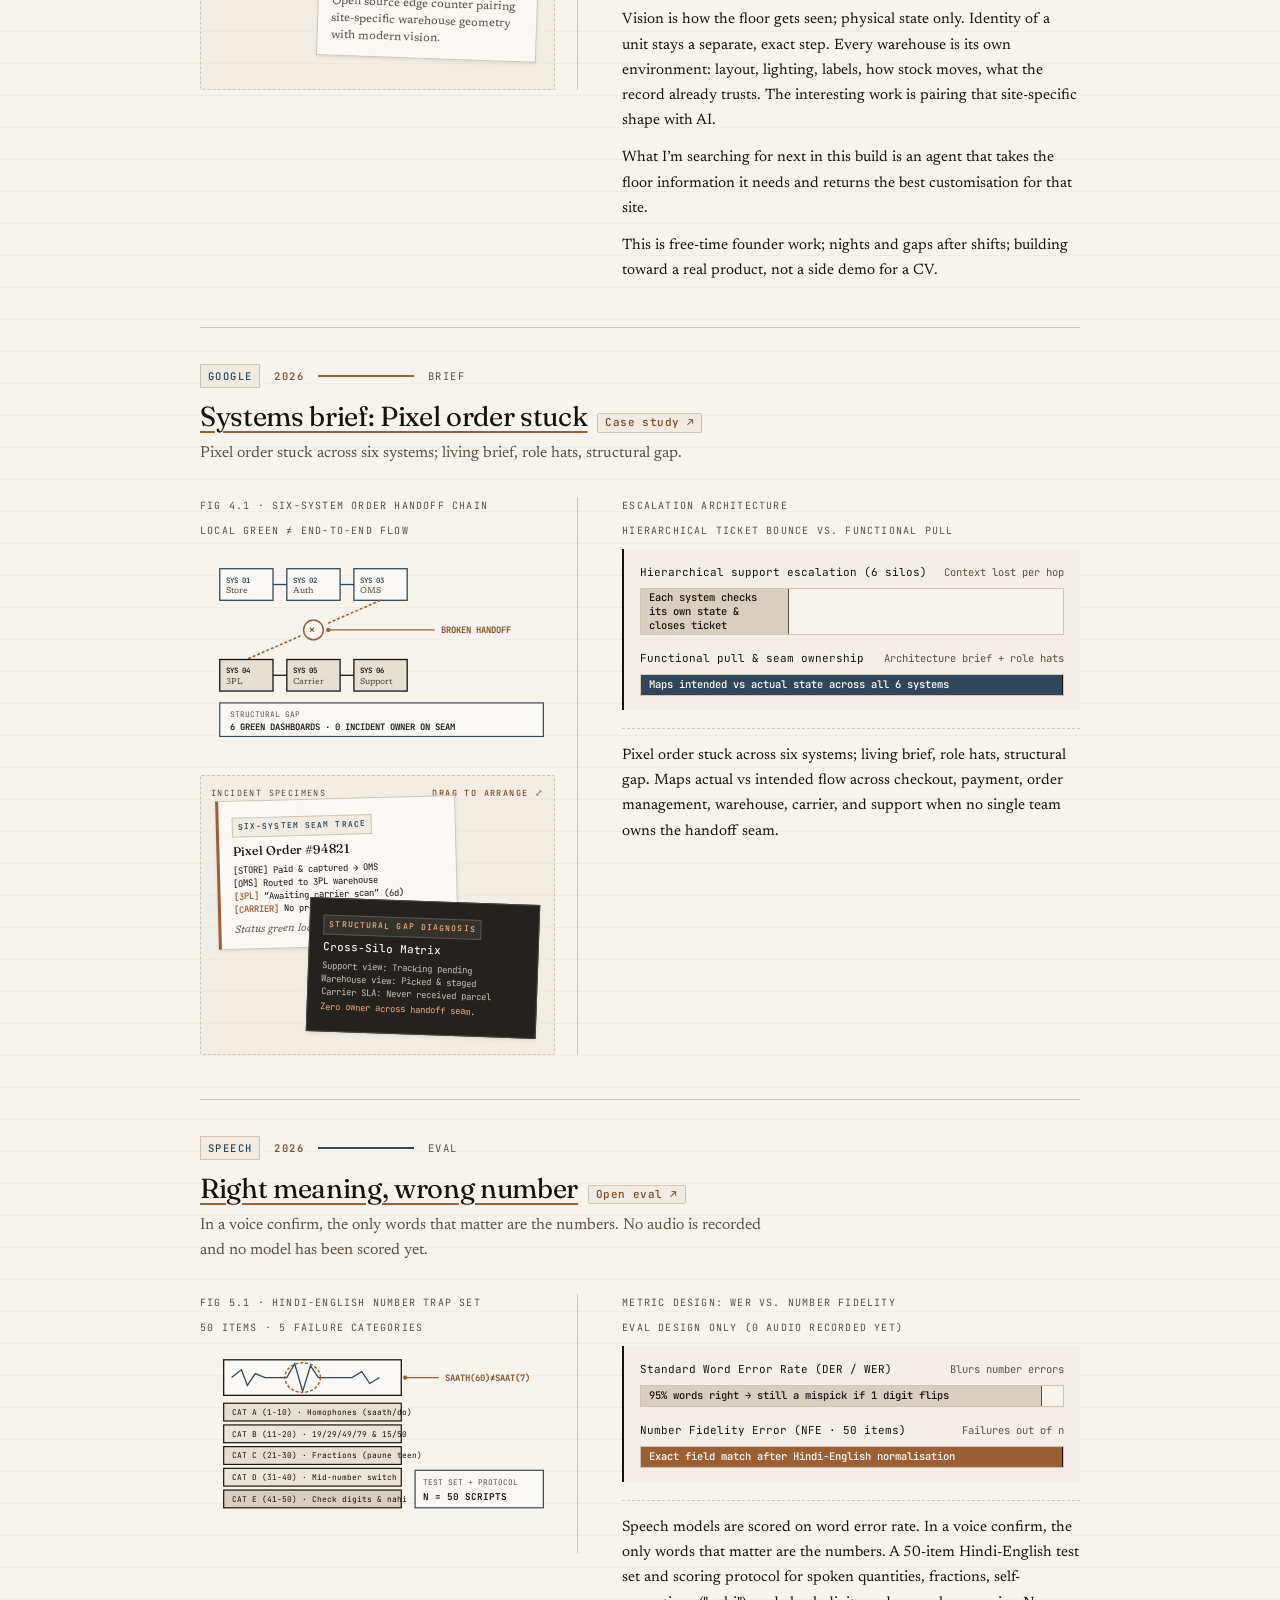
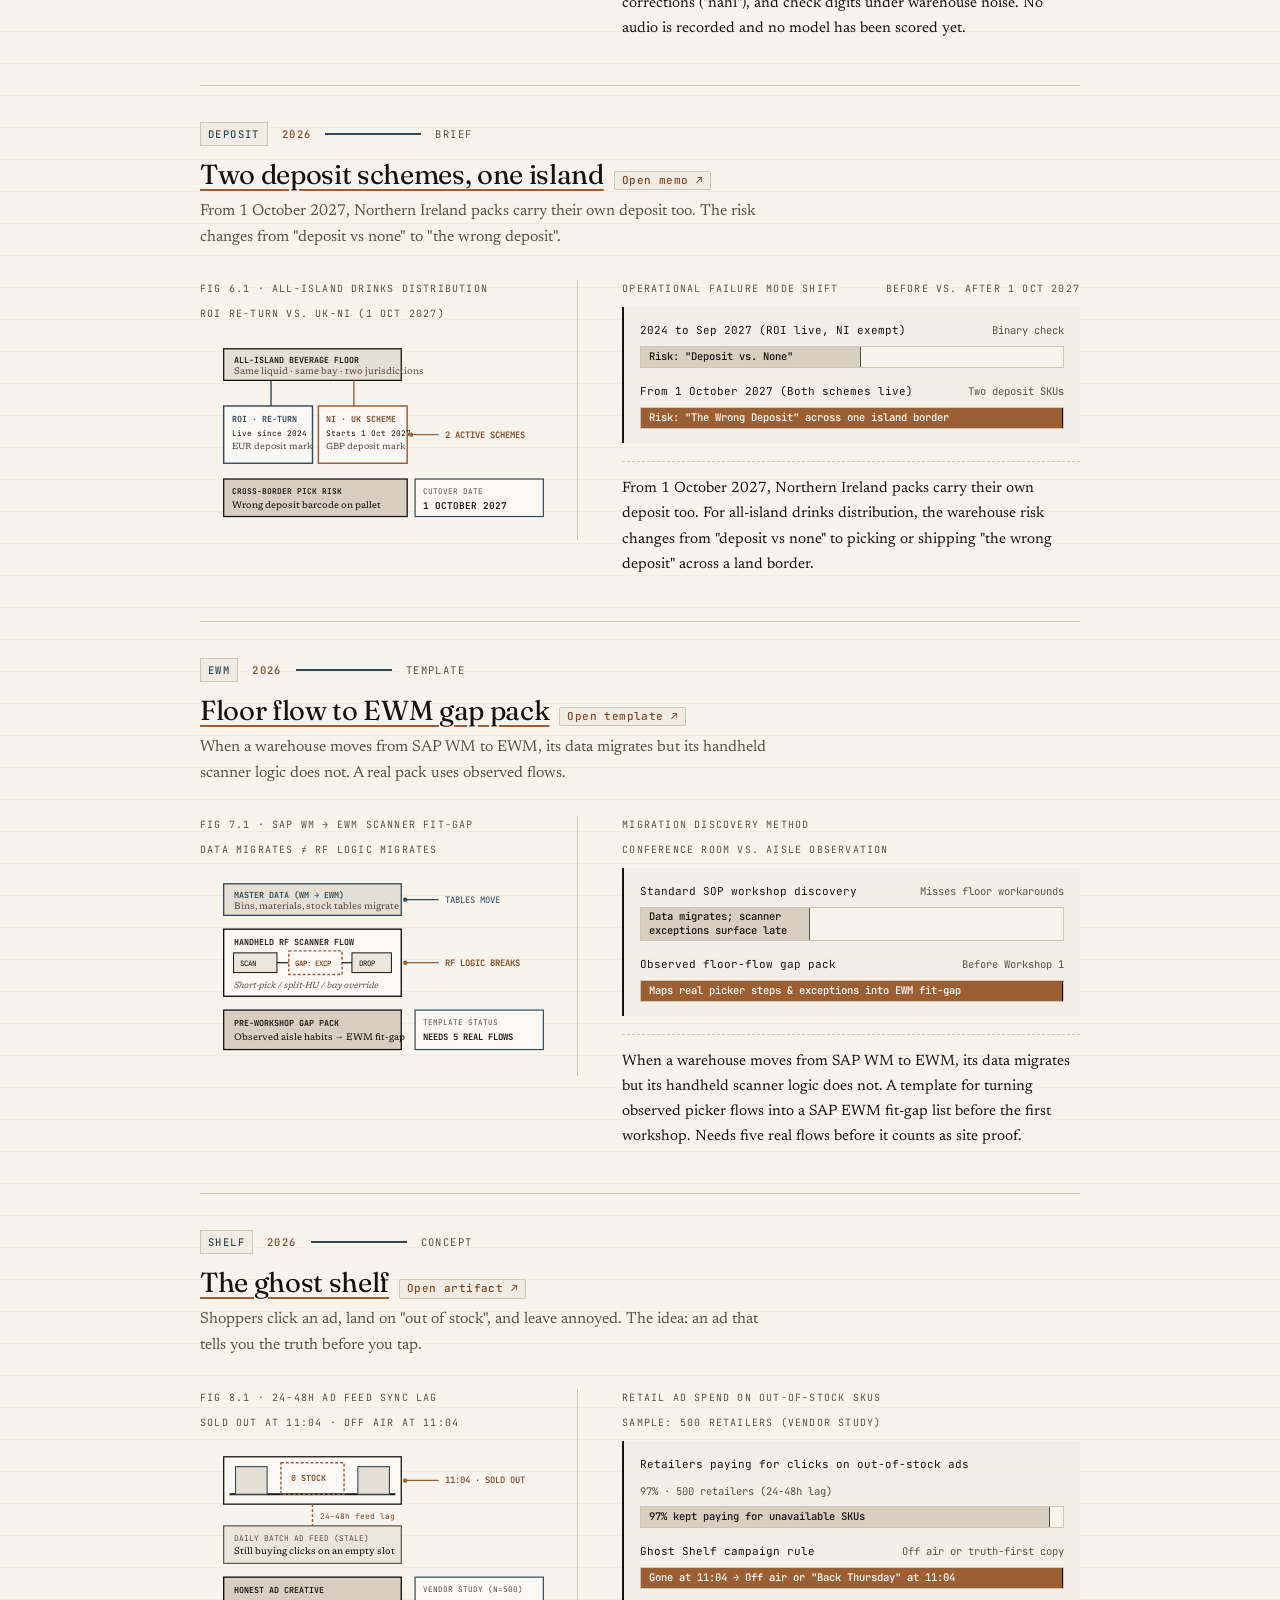
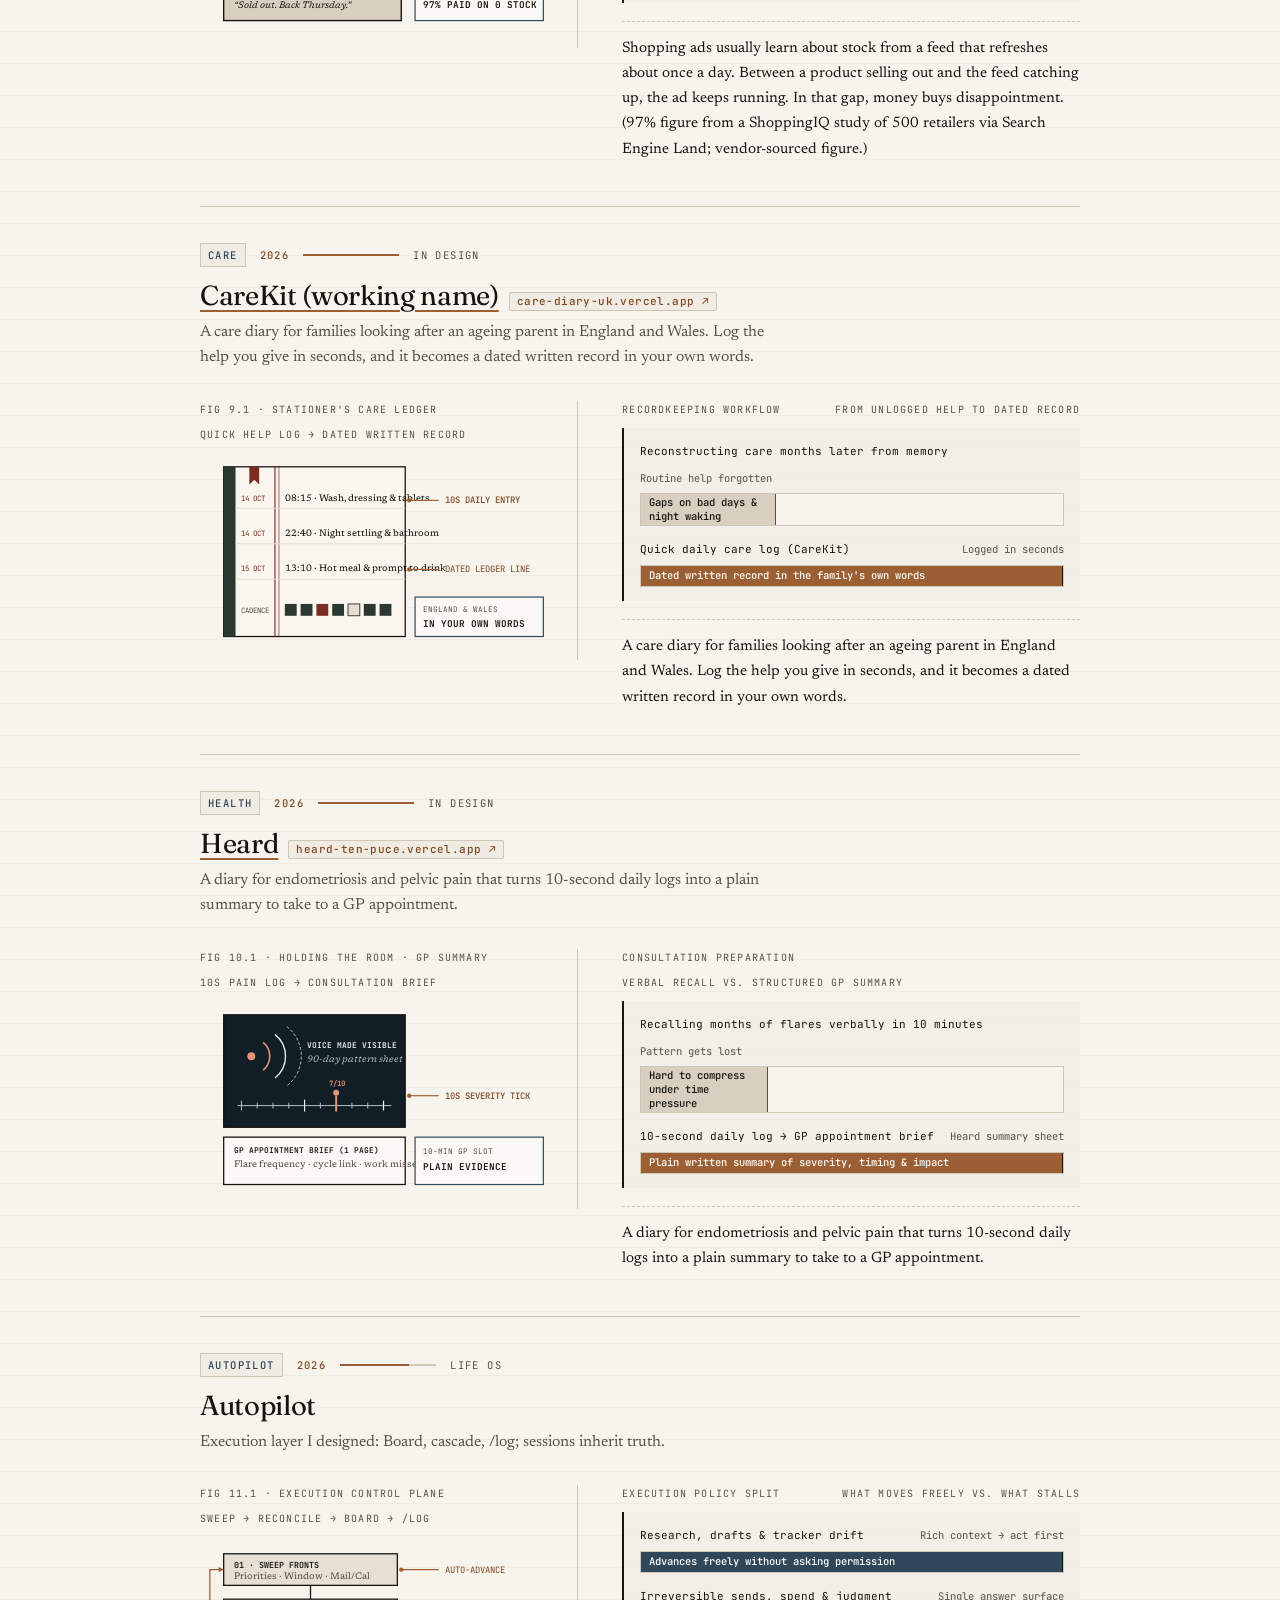
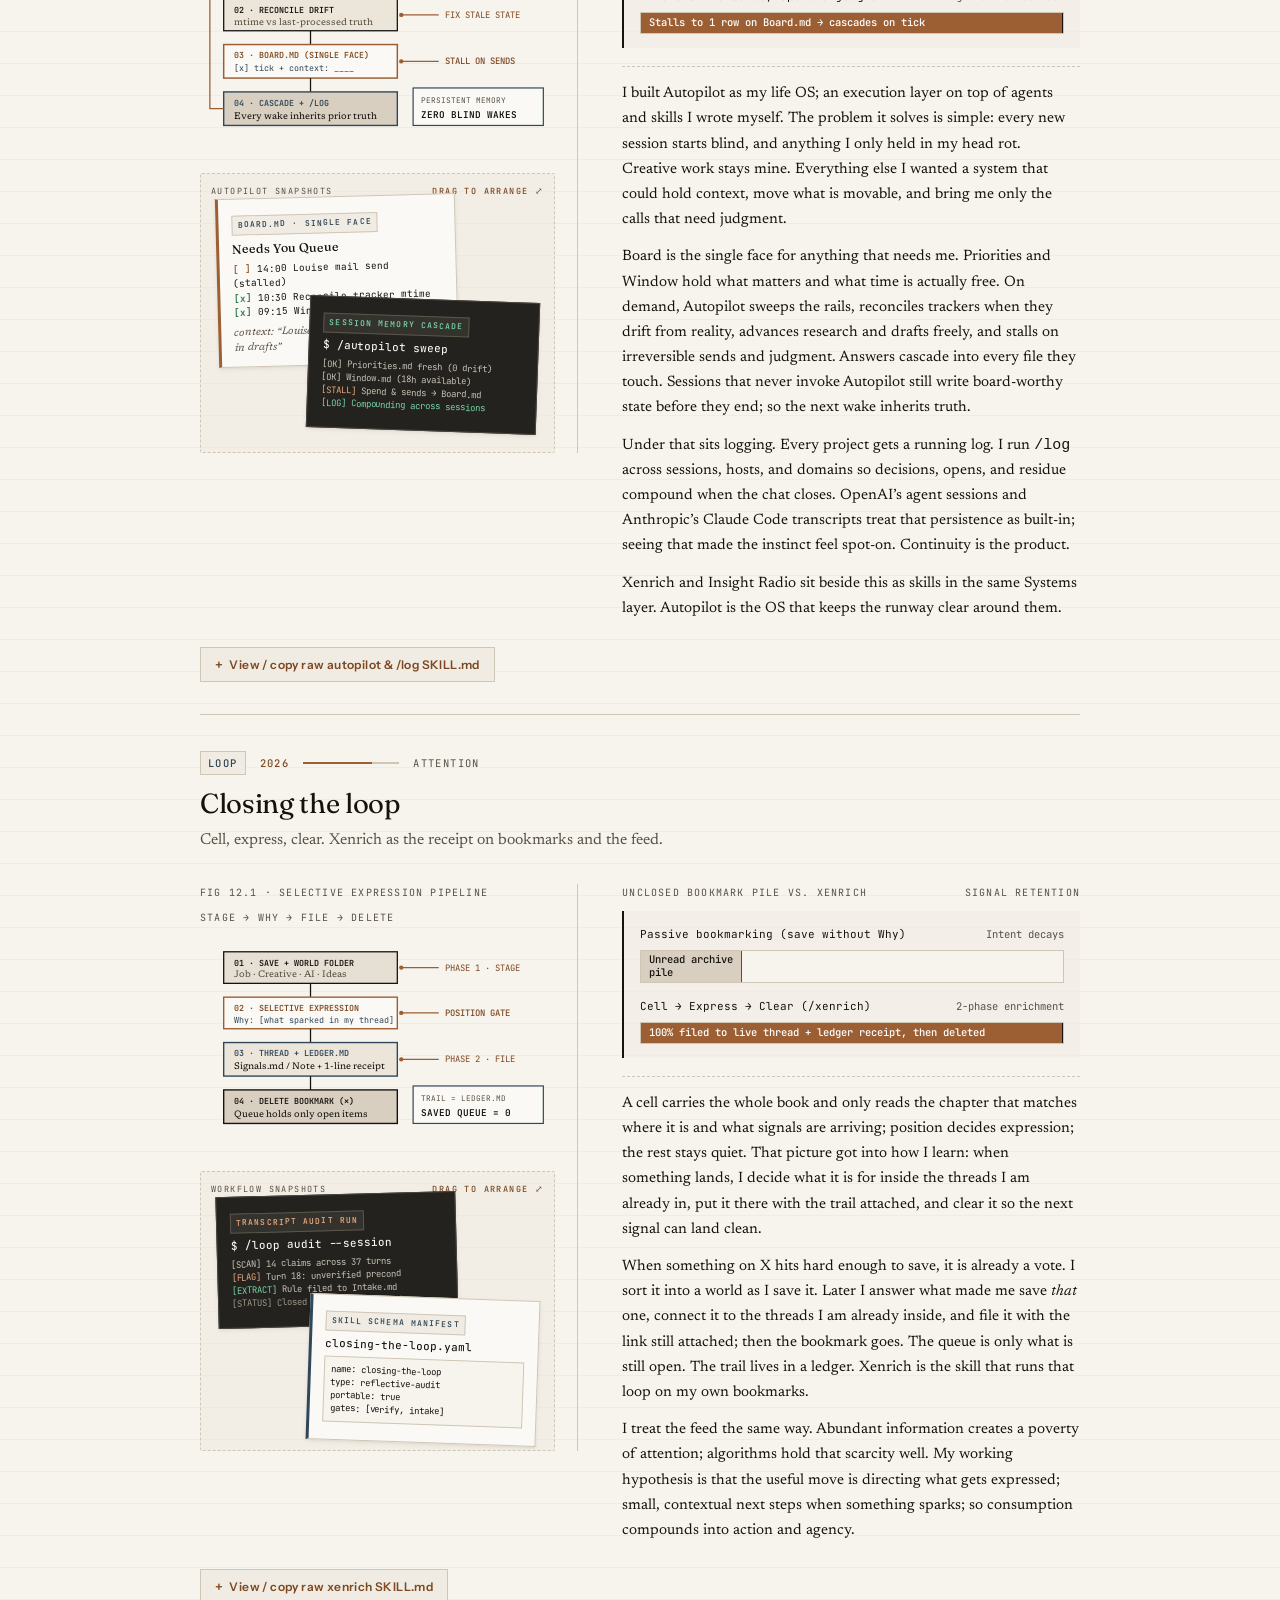
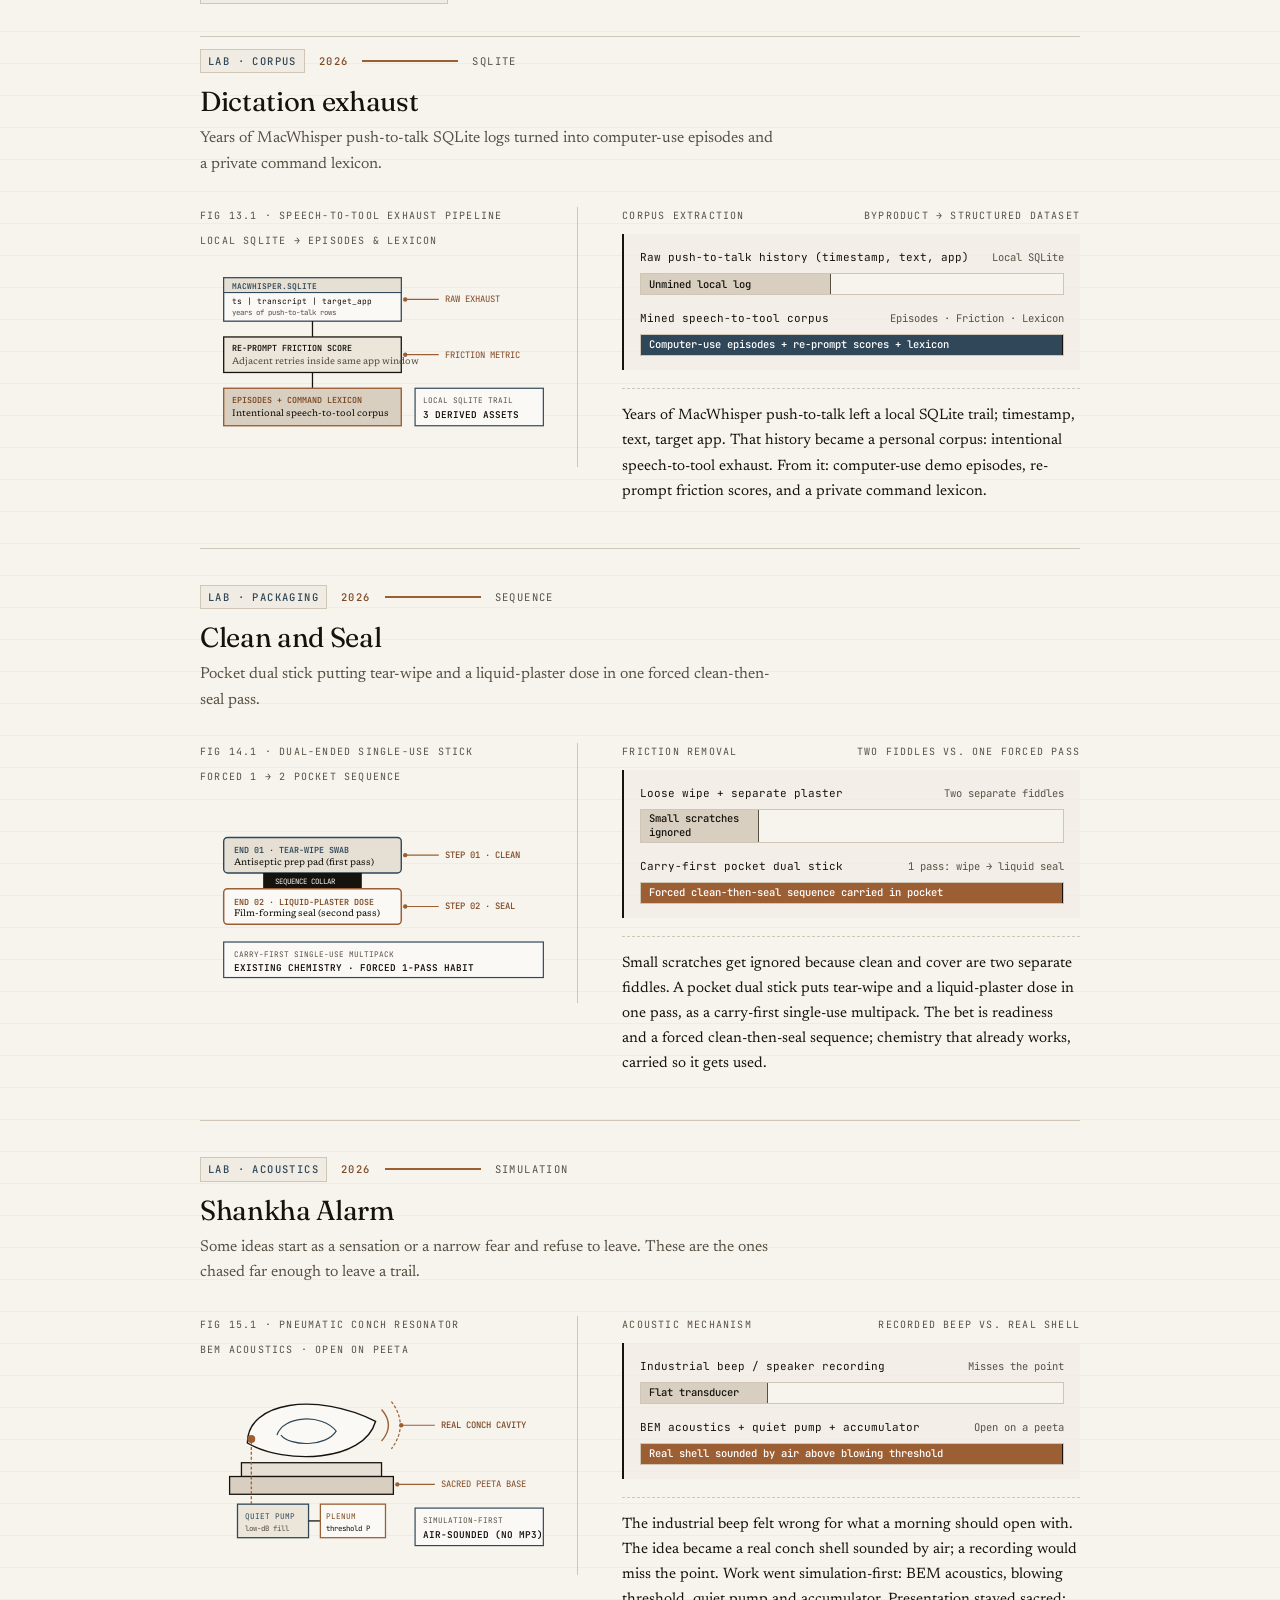
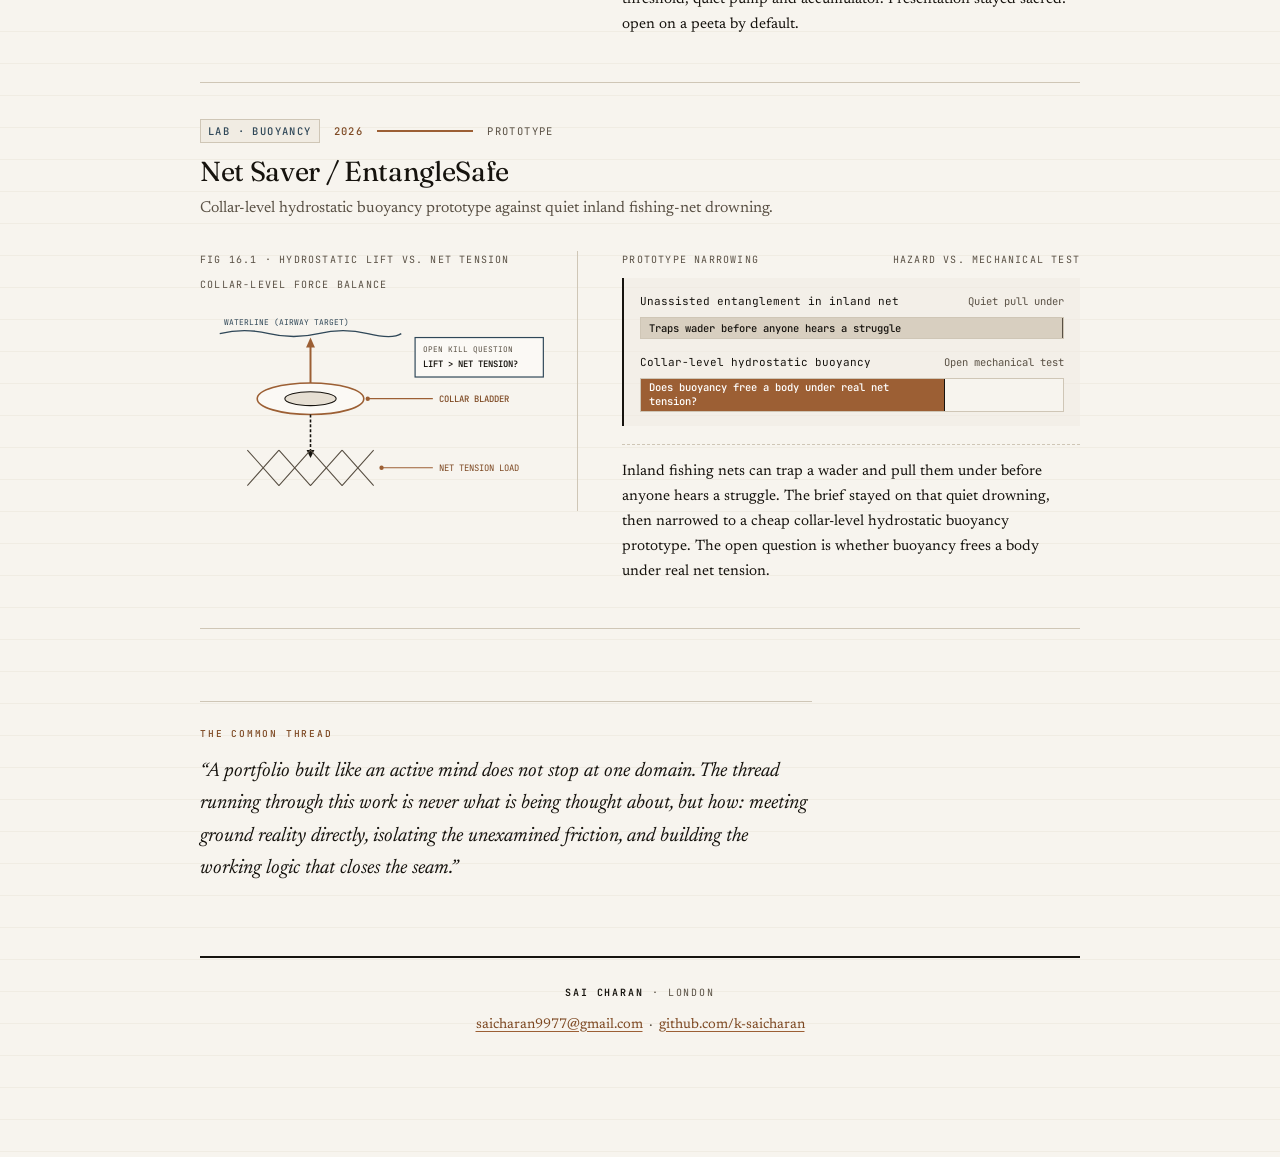
==== commit bf3aa3bf: "Add London location to masthead and footer" ====
--- a/index.html
+++ b/index.html
@@ -553,6 +553,8 @@
       padding: 40px 14px 14px;
       max-height: 280px;
       overflow: auto;
+      -webkit-overflow-scrolling: touch;
+      overscroll-behavior: contain;
       font-family: 'JetBrains Mono', ui-monospace, monospace;
       font-size: 11.5px;
       line-height: 1.55;
@@ -755,7 +757,7 @@
       cursor: grab;
       user-select: none;
       -webkit-user-select: none;
-      touch-action: none;
+      touch-action: pan-y;
       transition: box-shadow 0.18s ease, border-color 0.18s ease;
       box-sizing: border-box;
     }
@@ -768,6 +770,7 @@
       z-index: 60 !important;
       box-shadow: 0 14px 28px rgba(22, 19, 14, 0.18), 0 4px 10px rgba(22, 19, 14, 0.08);
       border-color: var(--accent) !important;
+      touch-action: none;
     }
     .specimen-card .card-tag {
       font-family: 'JetBrains Mono', monospace;
@@ -804,6 +807,7 @@
         gap: 12px;
         overflow: visible;
         padding: 12px;
+        touch-action: pan-y !important;
       }
       .specimen-card {
         position: relative !important;
@@ -814,6 +818,9 @@
         max-width: 100% !important;
         transform: none !important;
         cursor: default;
+        touch-action: pan-y !important;
+        user-select: auto !important;
+        -webkit-user-select: auto !important;
       }
       .specimen-tray-header .drag-hint {
         display: none;
@@ -854,7 +861,7 @@
 
     <header class="masthead">
       <div class="reading-no">
-        <span><strong>Sai Charan</strong> · 2026</span>
+        <span><strong>Sai Charan</strong> · London · 2026</span>
         <a href="mailto:saicharan9977@gmail.com">saicharan9977@gmail.com</a>
       </div>
       <div class="calibration-strip" aria-hidden="true"></div>
@@ -3165,7 +3172,7 @@
     </div>
 
     <footer class="footer-note">
-      <strong>Sai Charan</strong>
+      <strong>Sai Charan</strong> · London
       <div class="links">
         <a href="mailto:saicharan9977@gmail.com">saicharan9977@gmail.com</a>
         &nbsp;·&nbsp;
@@ -3309,6 +3316,7 @@
 
         card.addEventListener('pointerdown', function(e) {
           if (e.button !== 0) return; // left click only
+          if (e.pointerType === 'touch') return; // let touch screens scroll freely without capturing pointer
           isDragging = true;
           card.classList.add('is-dragging');
           topZ++;
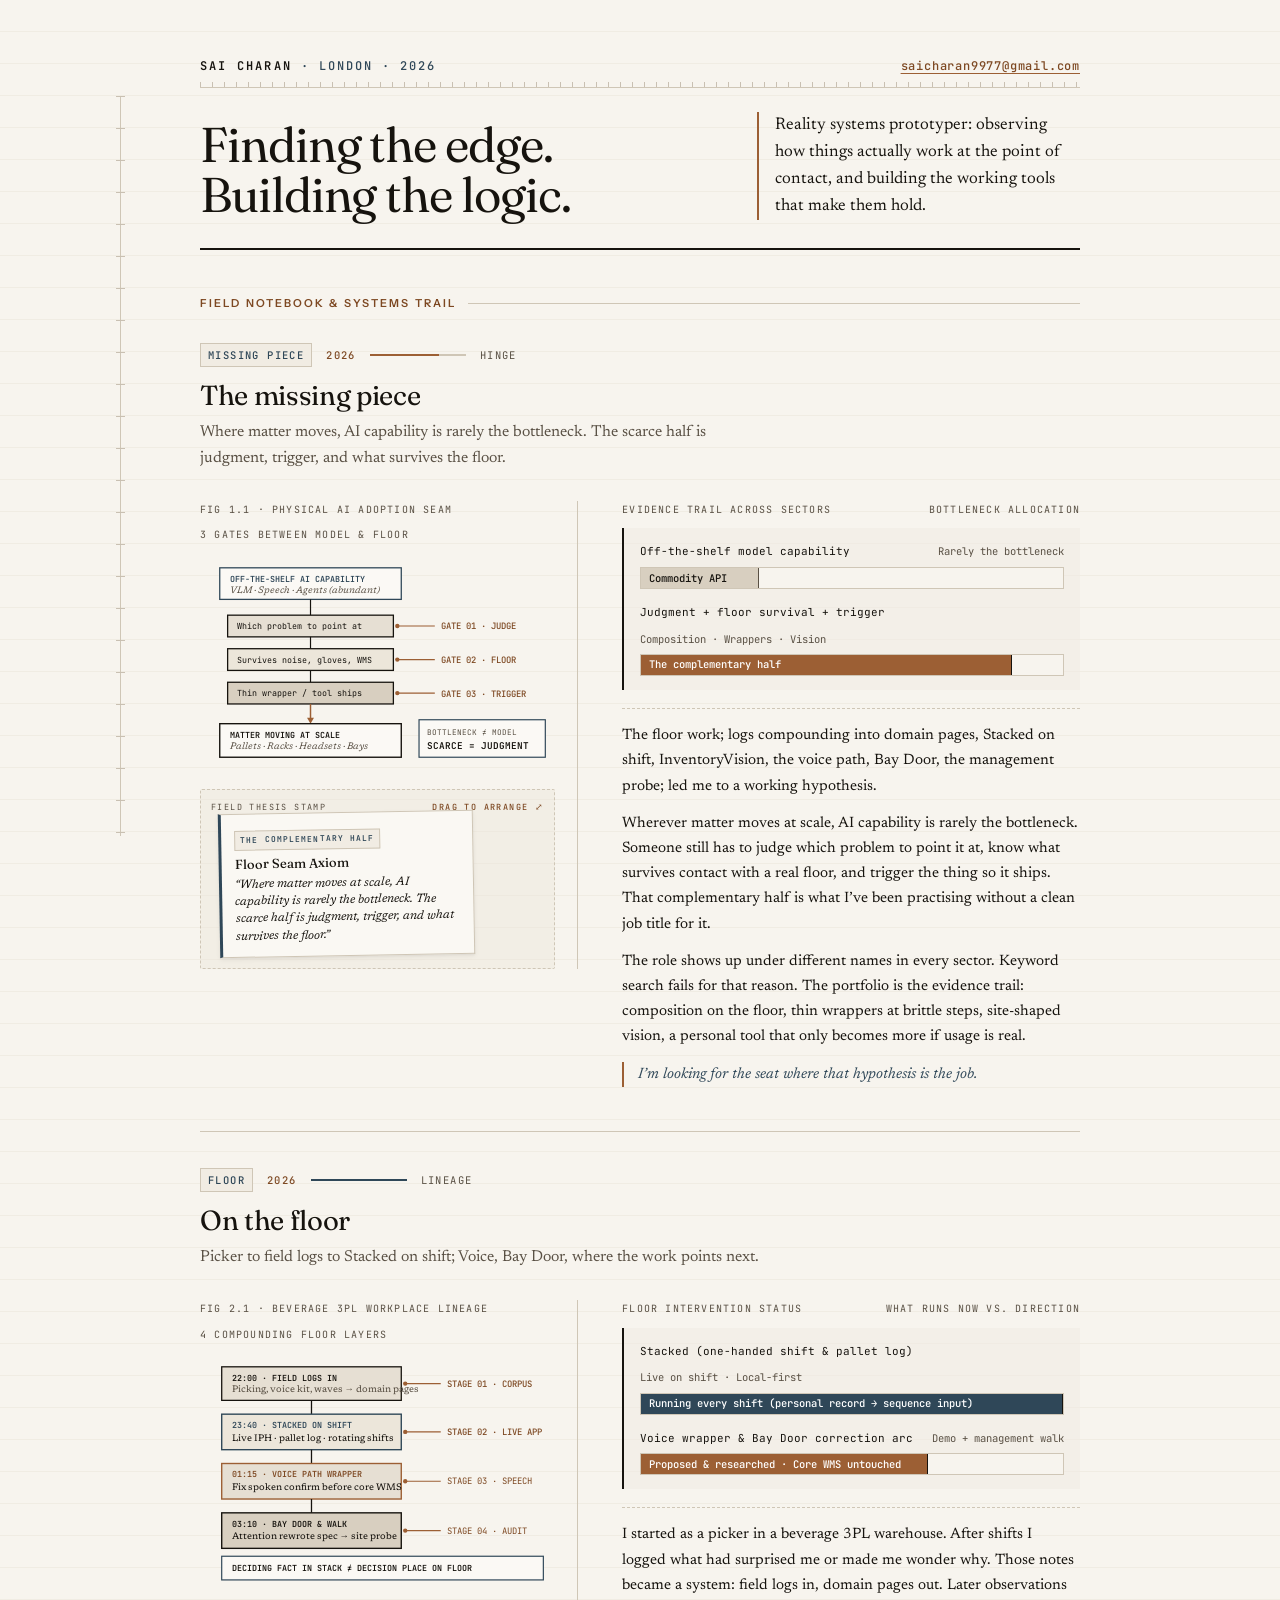
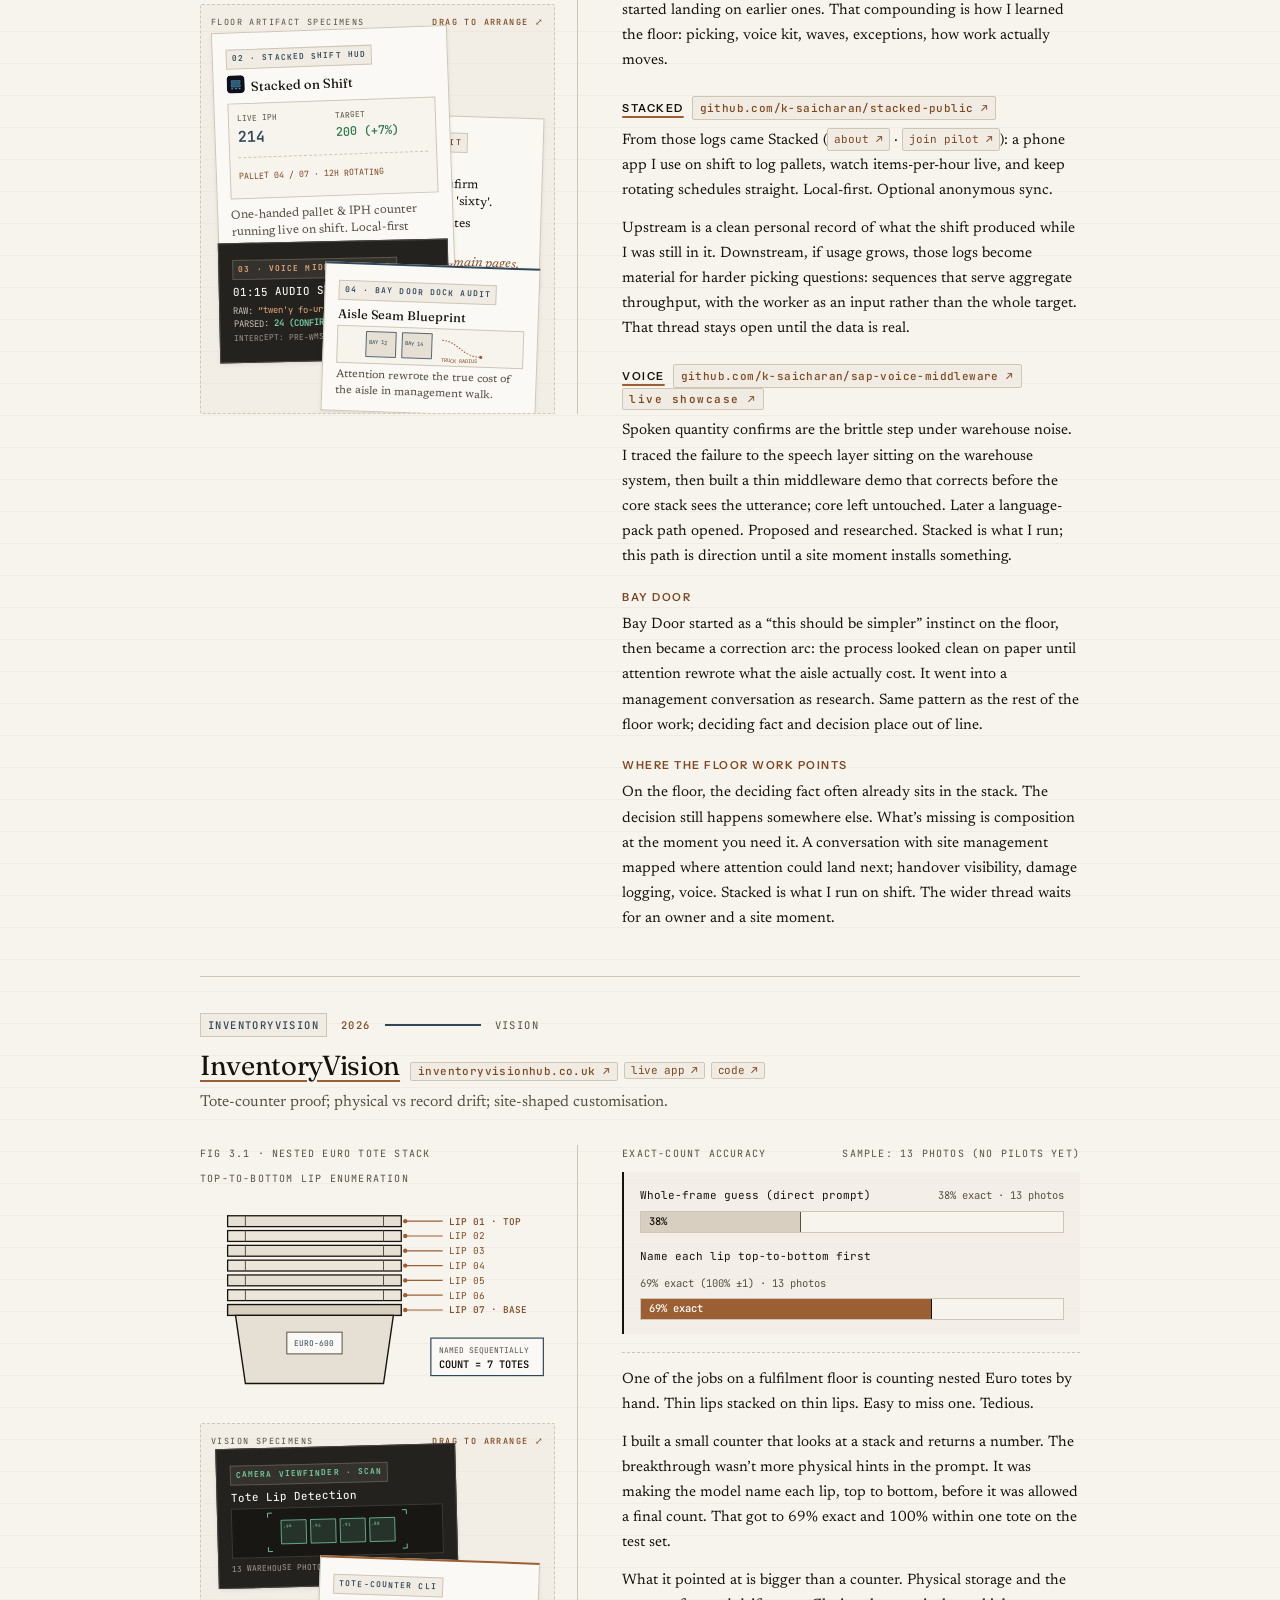
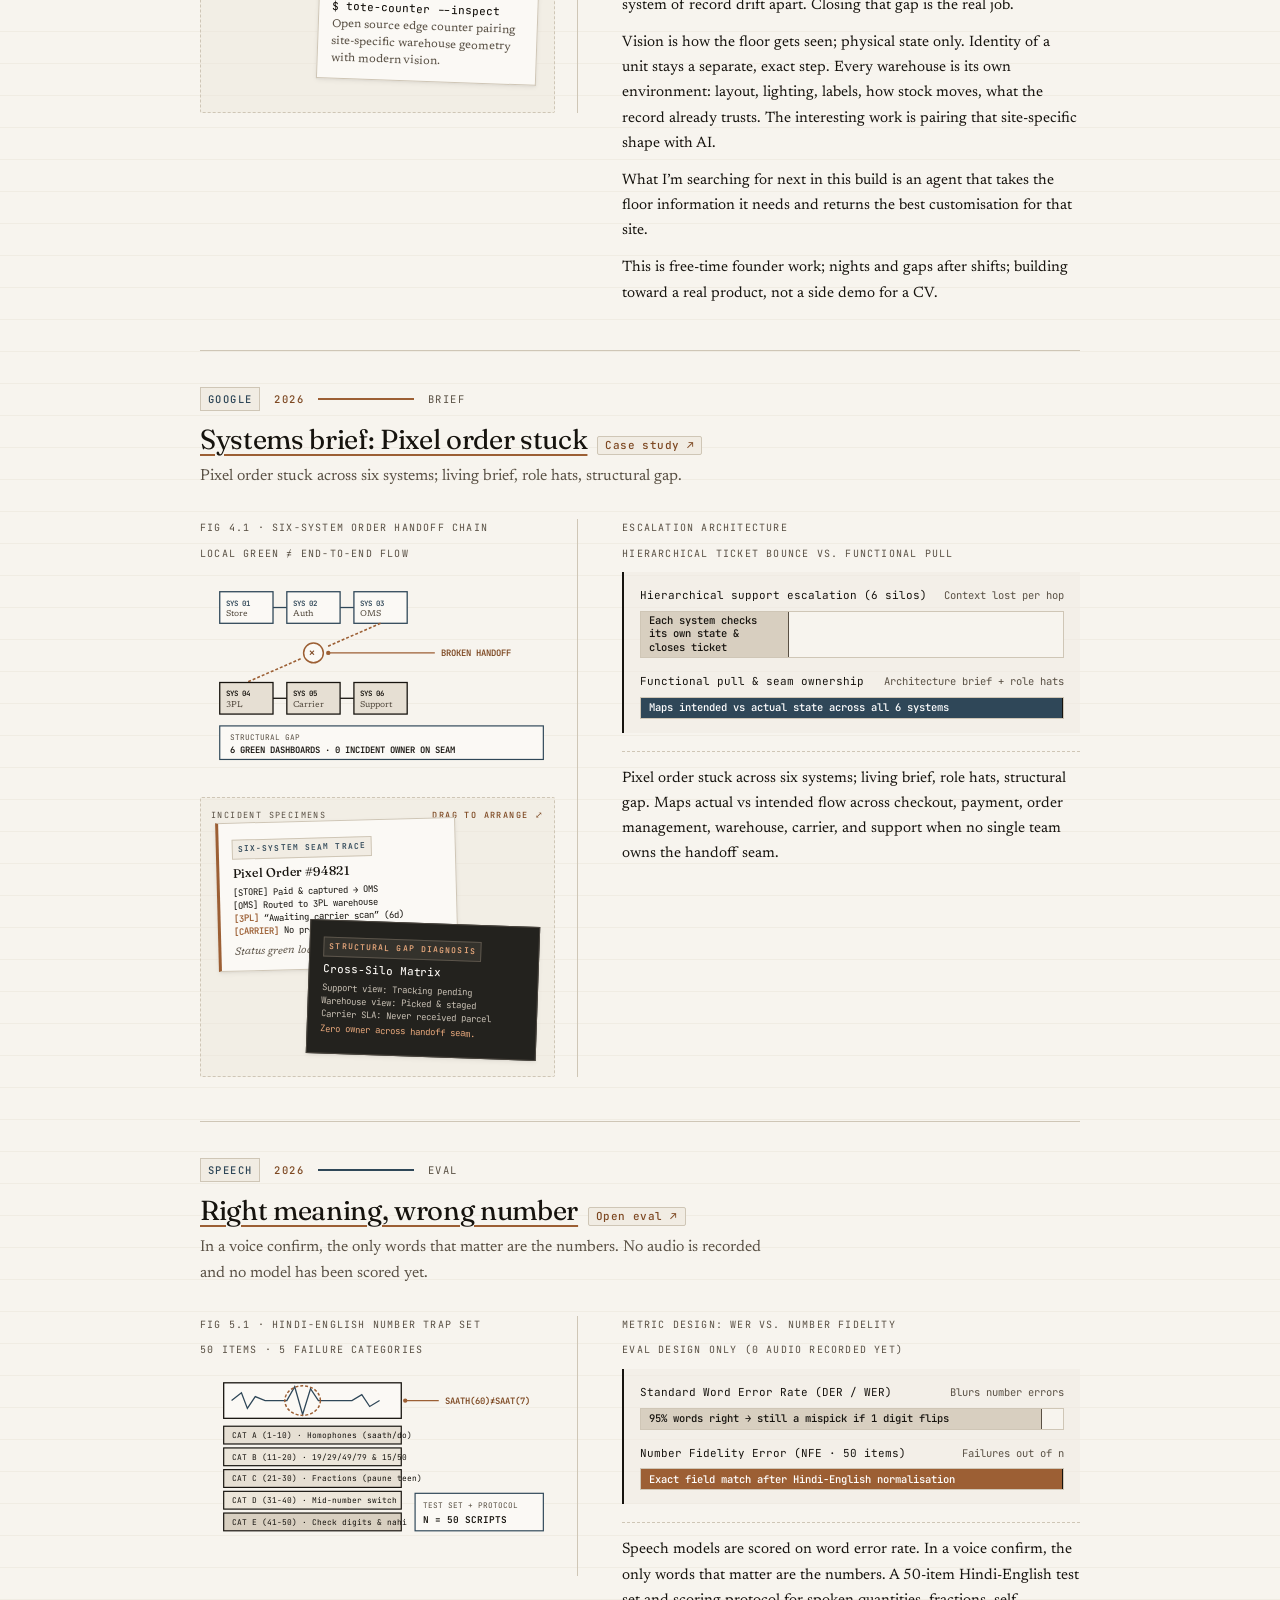
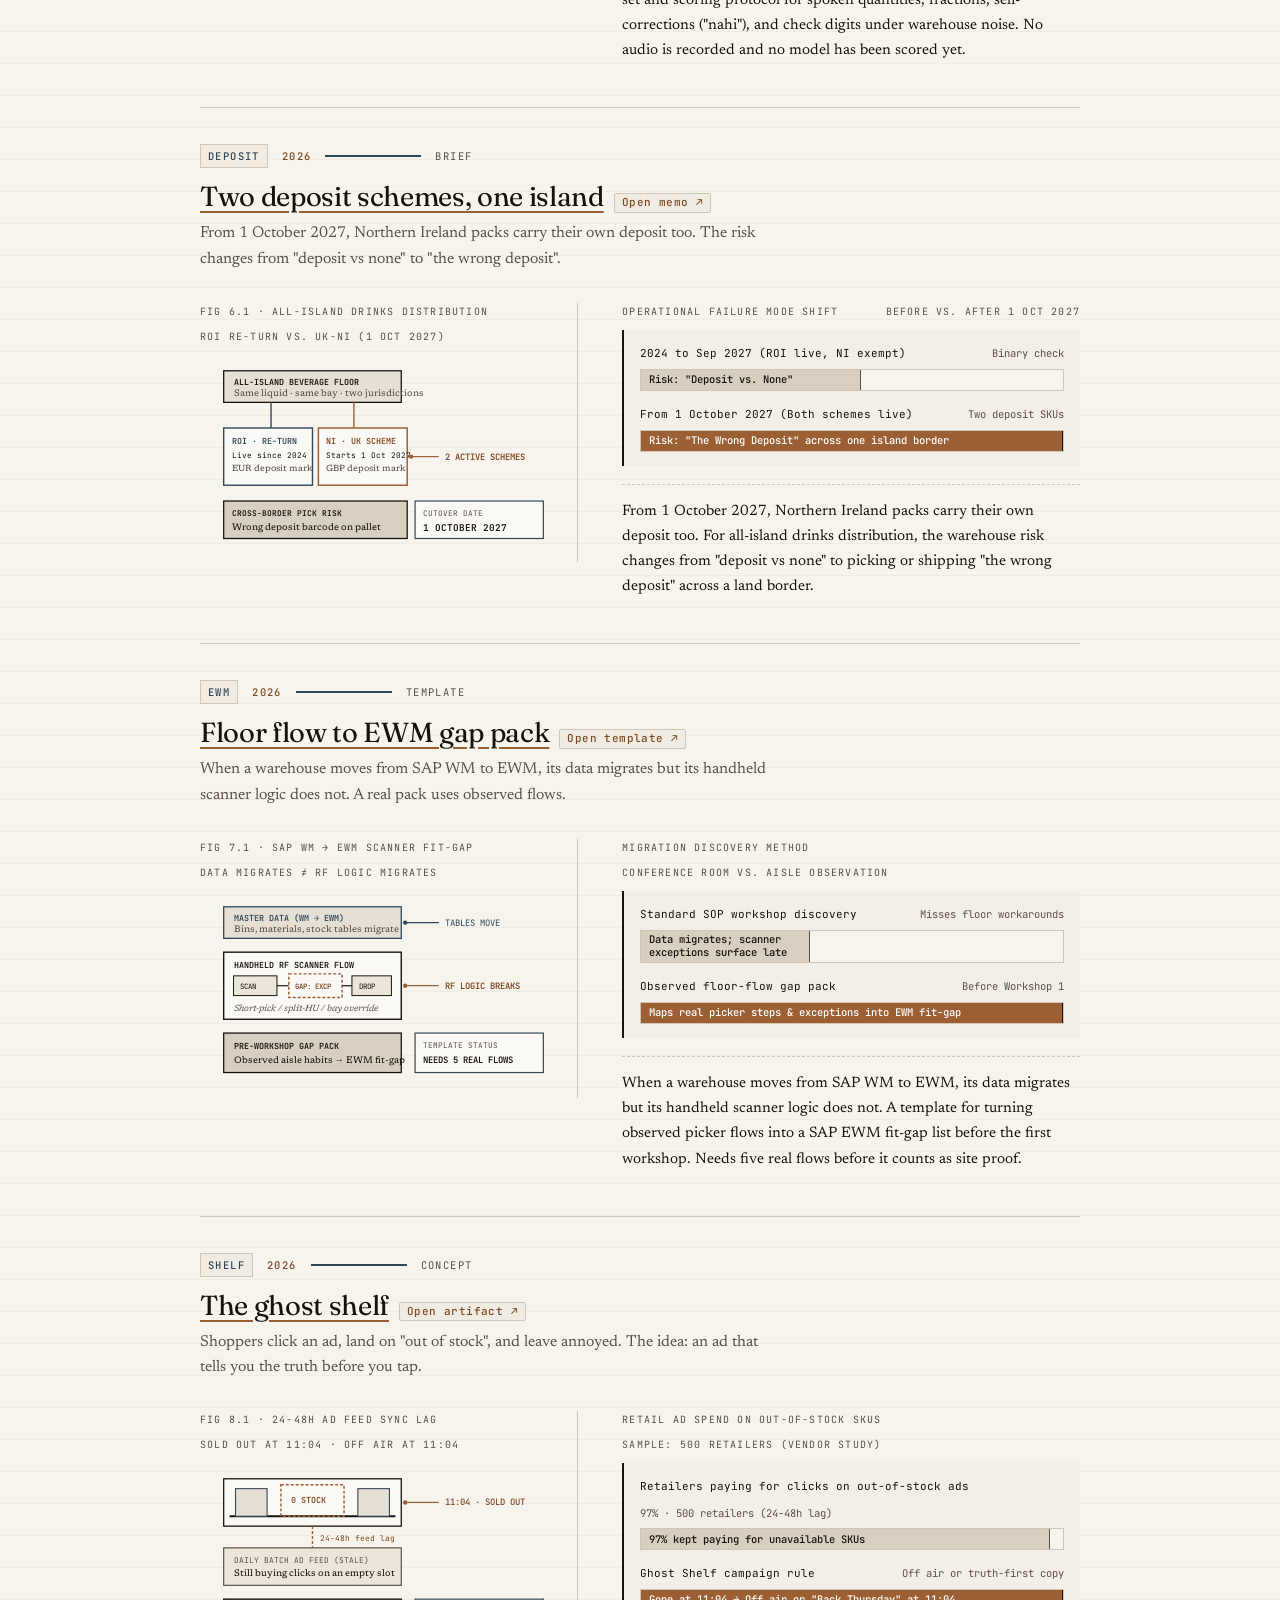
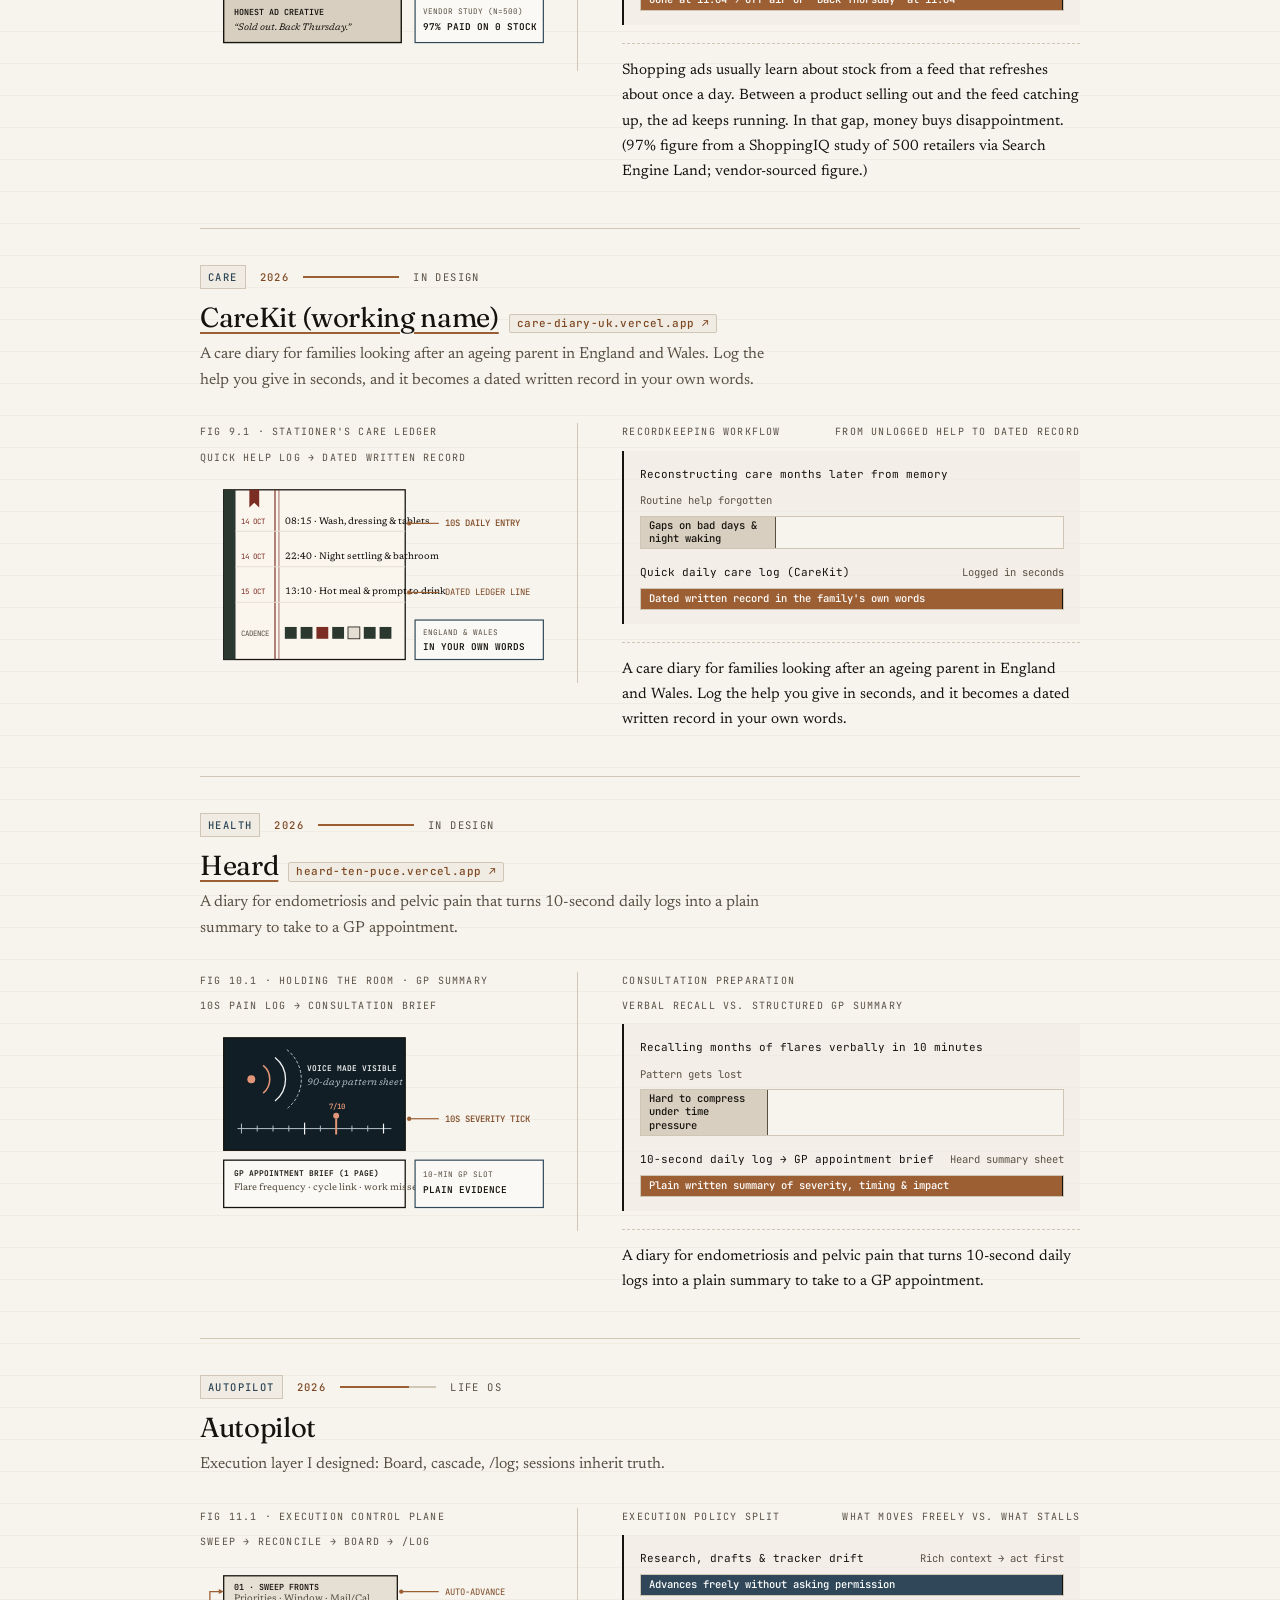
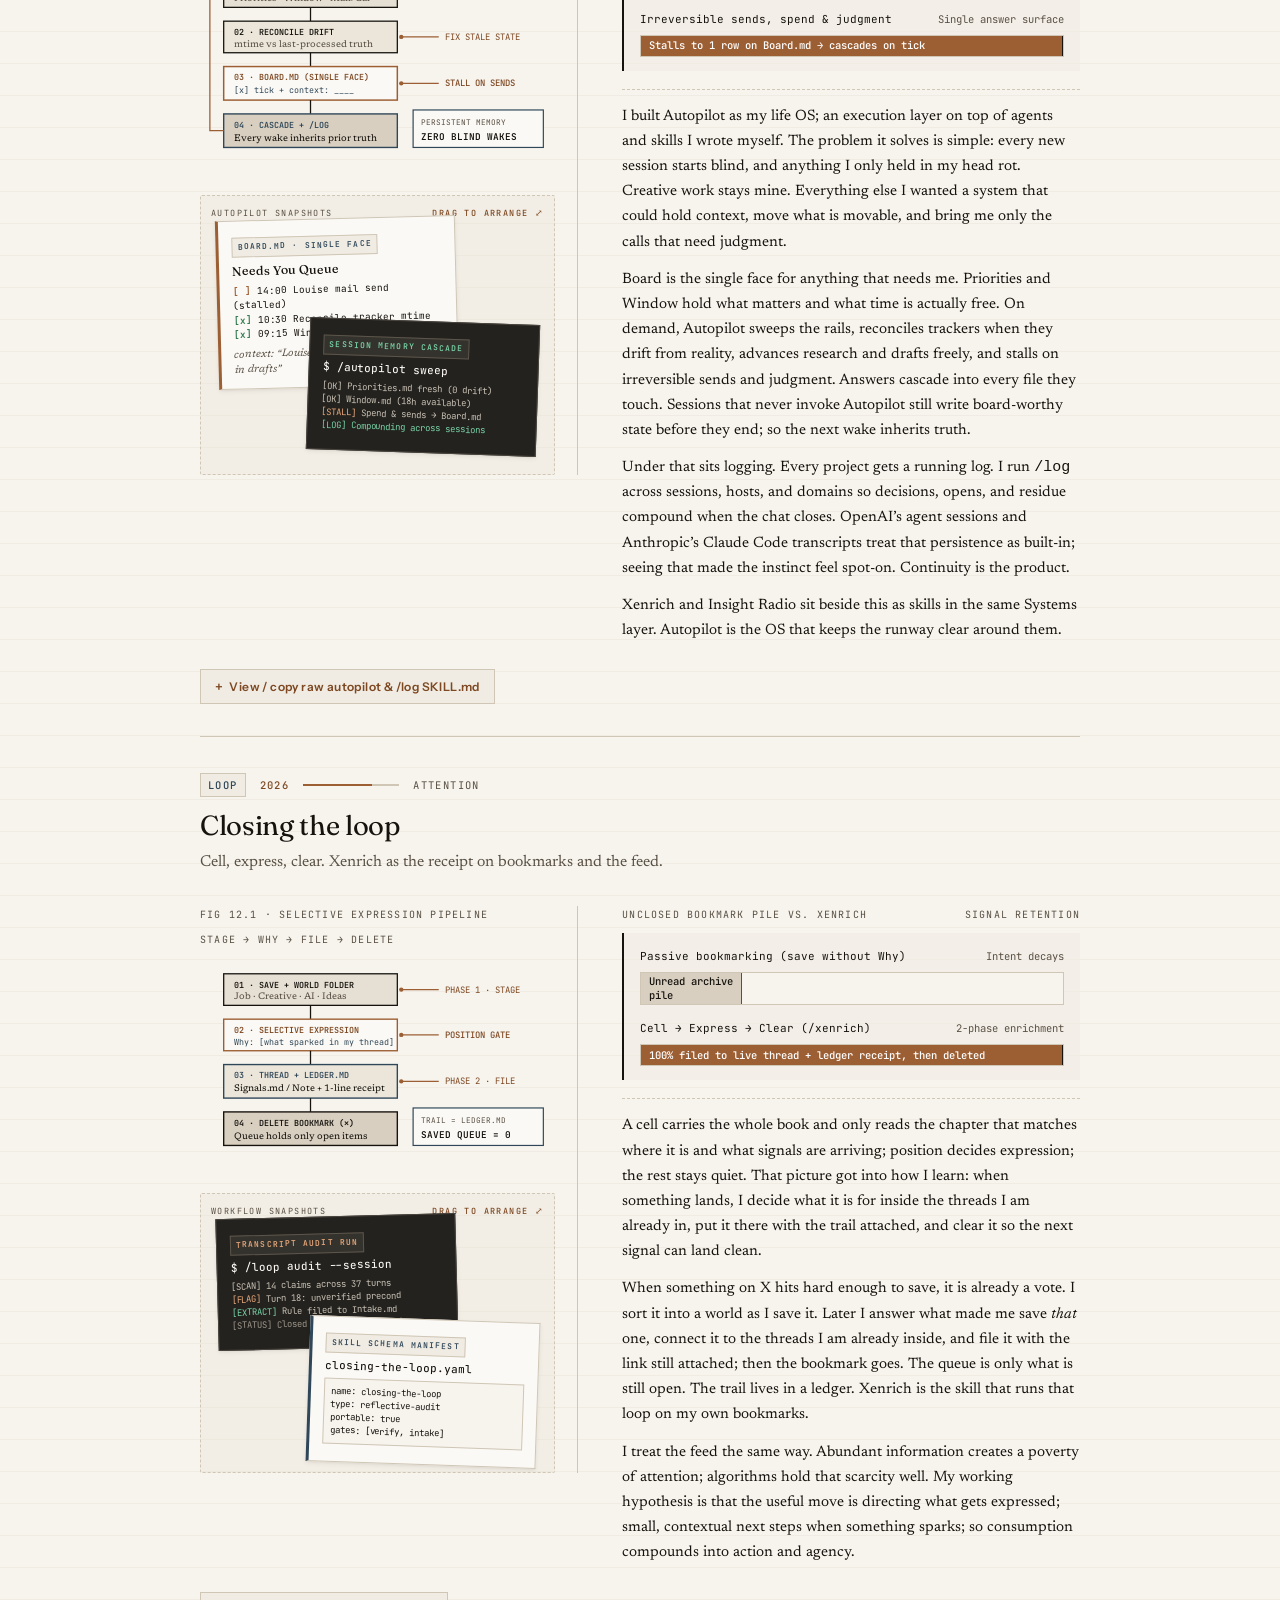
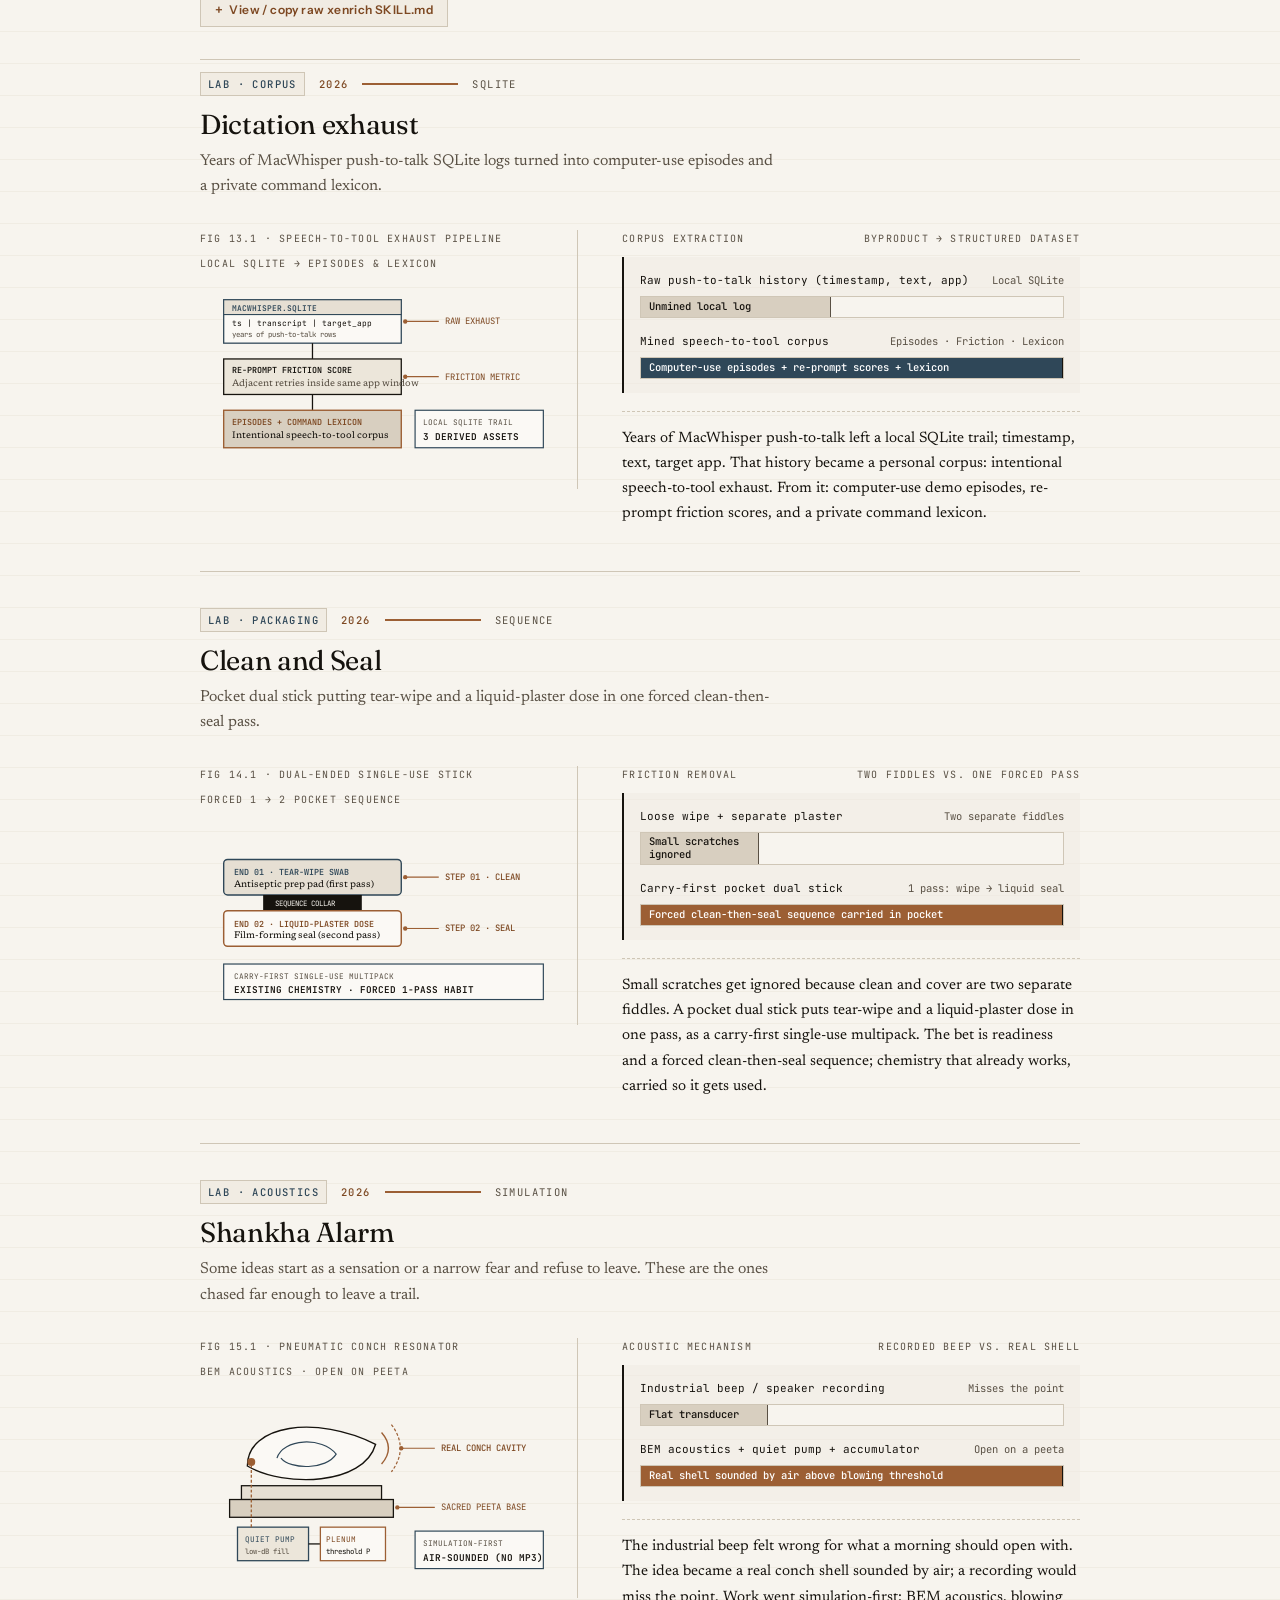
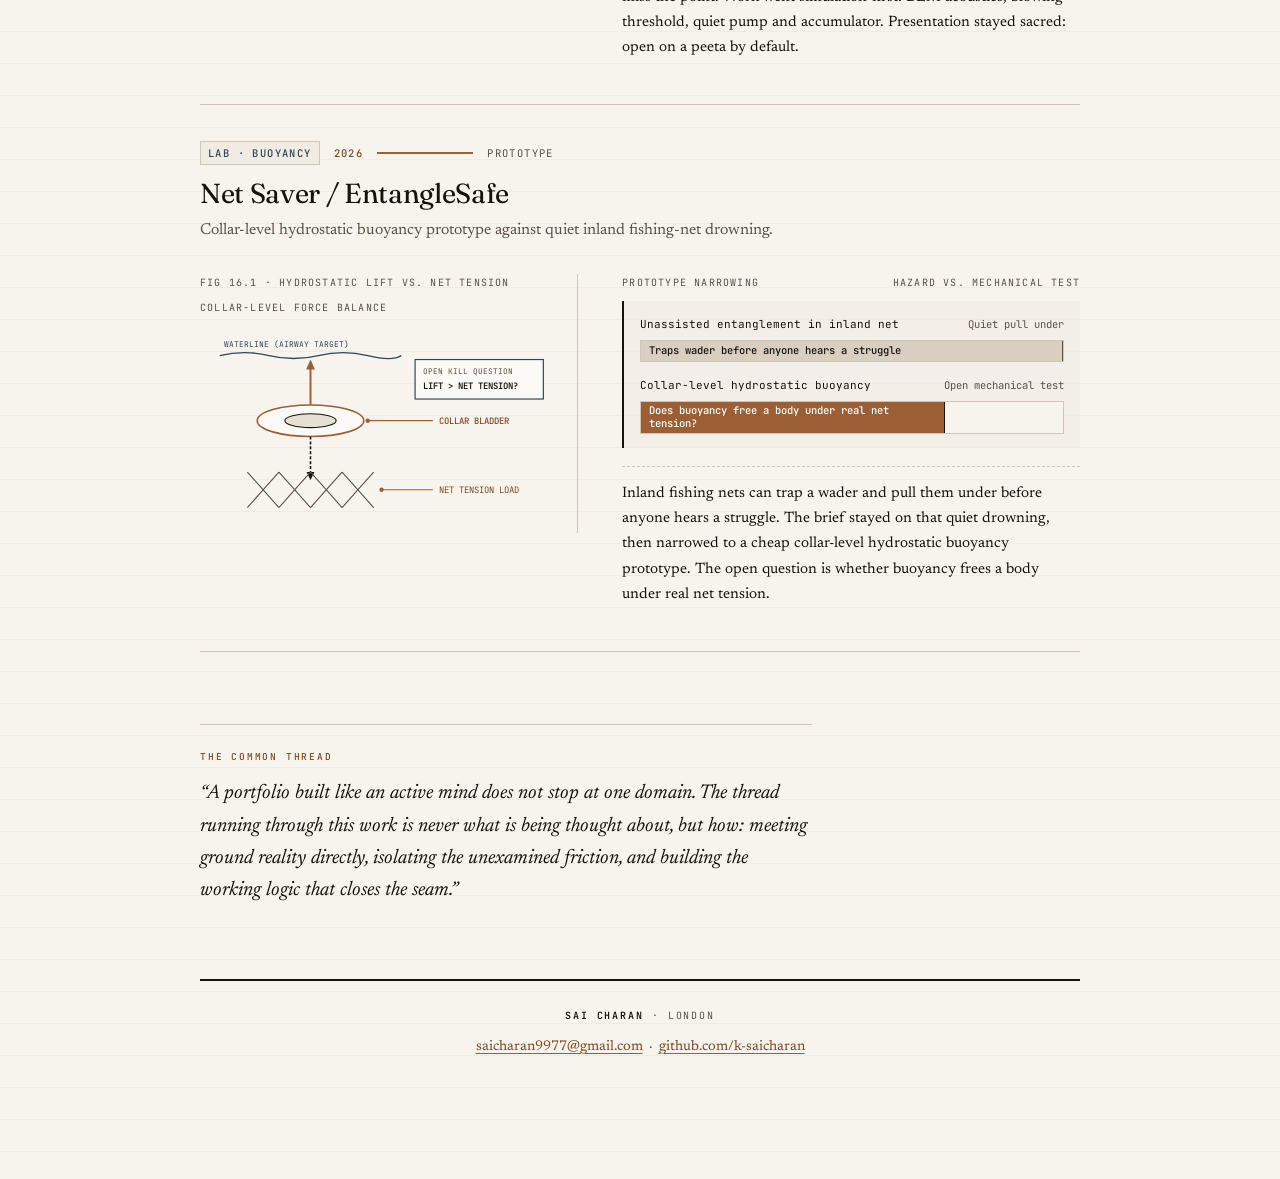
==== commit 0463804f: "feat: link live Vercel deployments for Tote Counter and SAP Voice Middleware" ====
--- a/index.html
+++ b/index.html
@@ -1155,7 +1155,7 @@
               <h3 class="sub-link-head"><a href="https://github.com/k-saicharan/stacked-public" target="_blank" rel="noopener" class="title-link"><span class="title-text">Stacked</span> <span class="link-badge">github.com/k-saicharan/stacked-public ↗</span></a></h3>
               <p>From those logs came Stacked (<a href="./stacked/index.html" class="inline-chip">about ↗</a> · <a href="https://k-saicharan.github.io/stacked-public/show.html" target="_blank" rel="noopener" class="inline-chip">join pilot ↗</a>): a phone app I use on shift to log pallets, watch items-per-hour live, and keep rotating schedules straight. Local-first. Optional anonymous sync.</p>
               <p>Upstream is a clean personal record of what the shift produced while I was still in it. Downstream, if usage grows, those logs become material for harder picking questions: sequences that serve aggregate throughput, with the worker as an input rather than the whole target. That thread stays open until the data is real.</p>
-              <h3 class="sub-link-head"><a href="https://github.com/k-saicharan/sap-voice-middleware" target="_blank" rel="noopener" class="title-link"><span class="title-text">Voice</span> <span class="link-badge">github.com/k-saicharan/sap-voice-middleware ↗</span></a></h3>
+              <h3 class="sub-link-head"><a href="https://github.com/k-saicharan/sap-voice-middleware" target="_blank" rel="noopener" class="title-link"><span class="title-text">Voice</span> <span class="link-badge">github.com/k-saicharan/sap-voice-middleware ↗</span></a> <a href="https://sap-voice-middleware.vercel.app" target="_blank" rel="noopener" class="inline-chip">live showcase ↗</a></h3>
               <p>Spoken quantity confirms are the brittle step under warehouse noise. I traced the failure to the speech layer sitting on the warehouse system, then built a thin middleware demo that corrects before the core stack sees the utterance; core left untouched. Later a language-pack path opened. Proposed and researched. Stacked is what I run; this path is direction until a site moment installs something.</p>
               <h3>Bay Door</h3>
               <p>Bay Door started as a “this should be simpler” instinct on the floor, then became a correction arc: the process looked clean on paper until attention rewrote what the aisle actually cost. It went into a management conversation as research. Same pattern as the rest of the floor work; deciding fact and decision place out of line.</p>
@@ -1181,7 +1181,7 @@
           <div class="gauge built"></div>
           <span>VISION</span>
         </div>
-        <h2 class="item-title"><a href="https://inventoryvisionhub.co.uk" target="_blank" rel="noopener" class="title-link"><span class="title-text">InventoryVision</span> <span class="link-badge">inventoryvisionhub.co.uk ↗</span></a></h2>
+        <h2 class="item-title"><a href="https://inventoryvisionhub.co.uk" target="_blank" rel="noopener" class="title-link"><span class="title-text">InventoryVision</span> <span class="link-badge">inventoryvisionhub.co.uk ↗</span></a> <a href="https://tote-counter.vercel.app" target="_blank" rel="noopener" class="inline-chip">live app ↗</a> <a href="https://github.com/k-saicharan/tote-counter" target="_blank" rel="noopener" class="inline-chip">code ↗</a></h2>
         <p class="teaser">Tote-counter proof; physical vs record drift; site-shaped customisation.</p>
 
         <div class="iv-workbench">
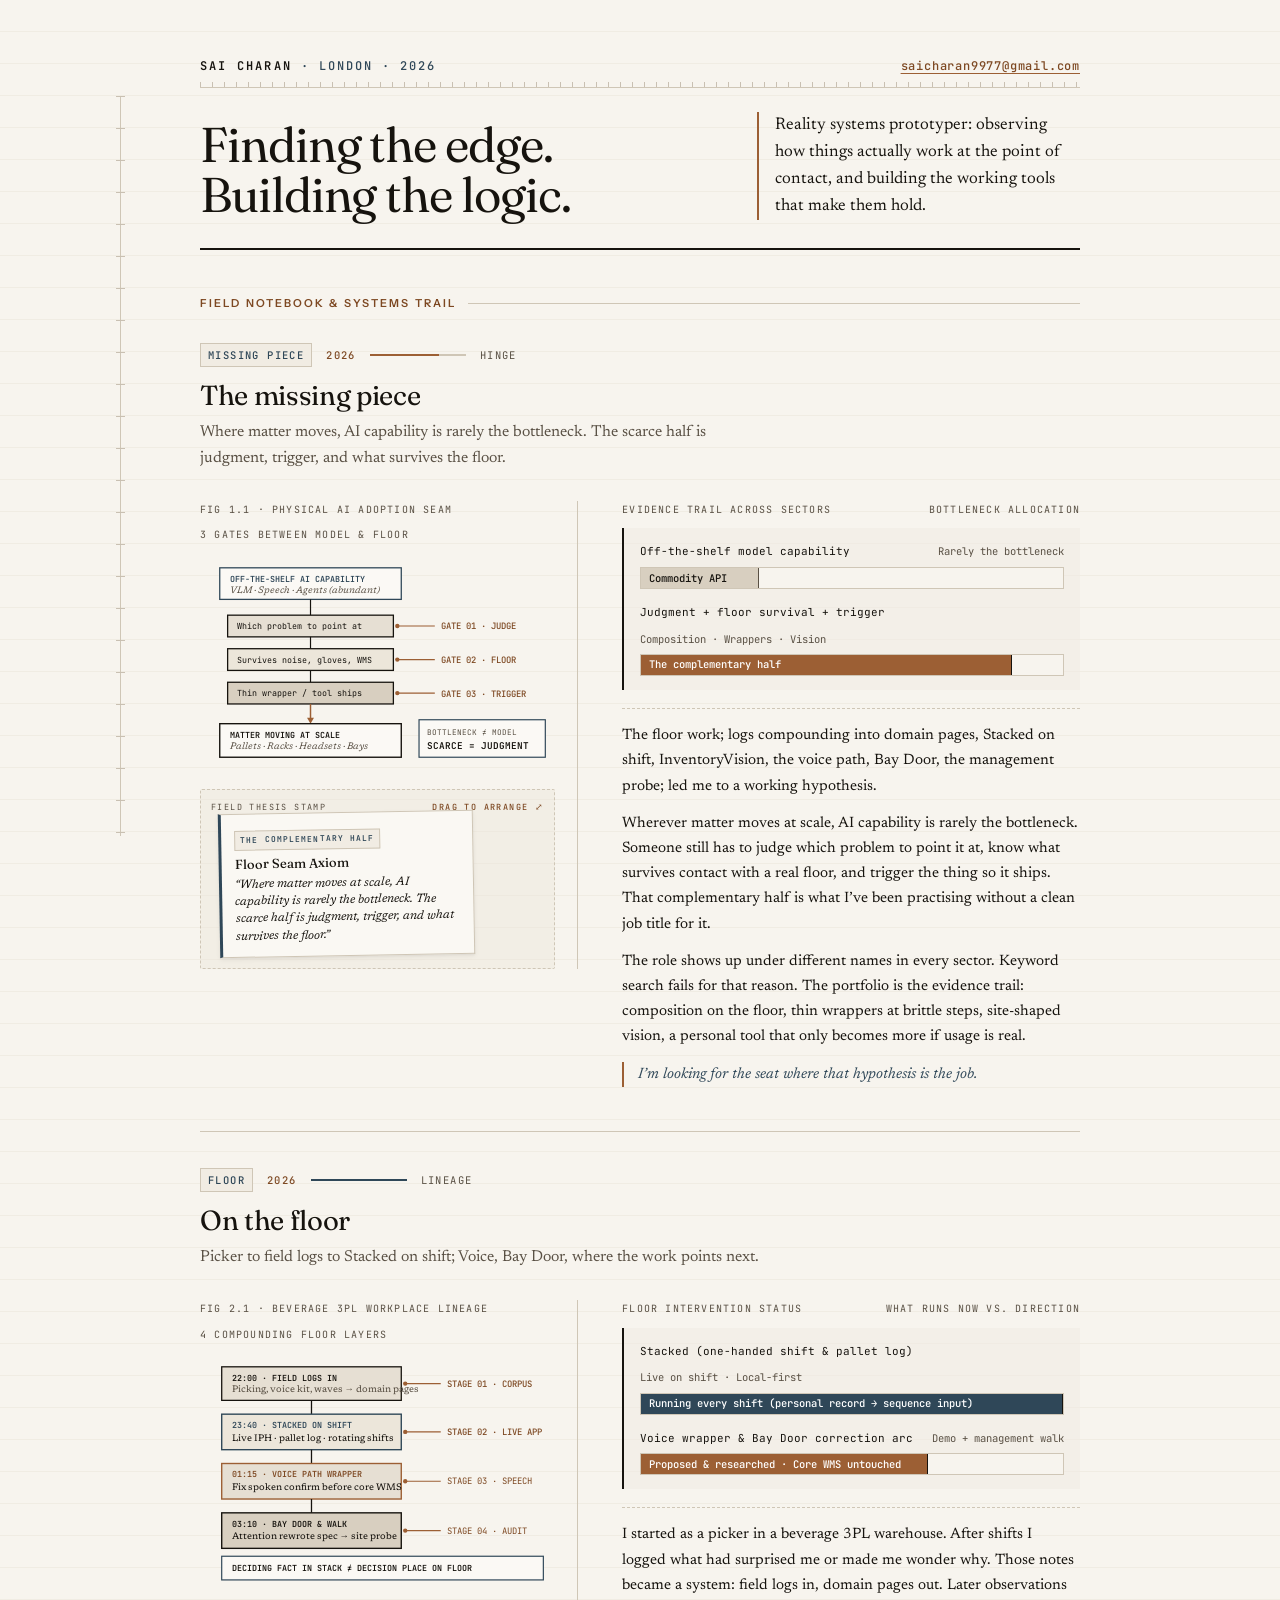
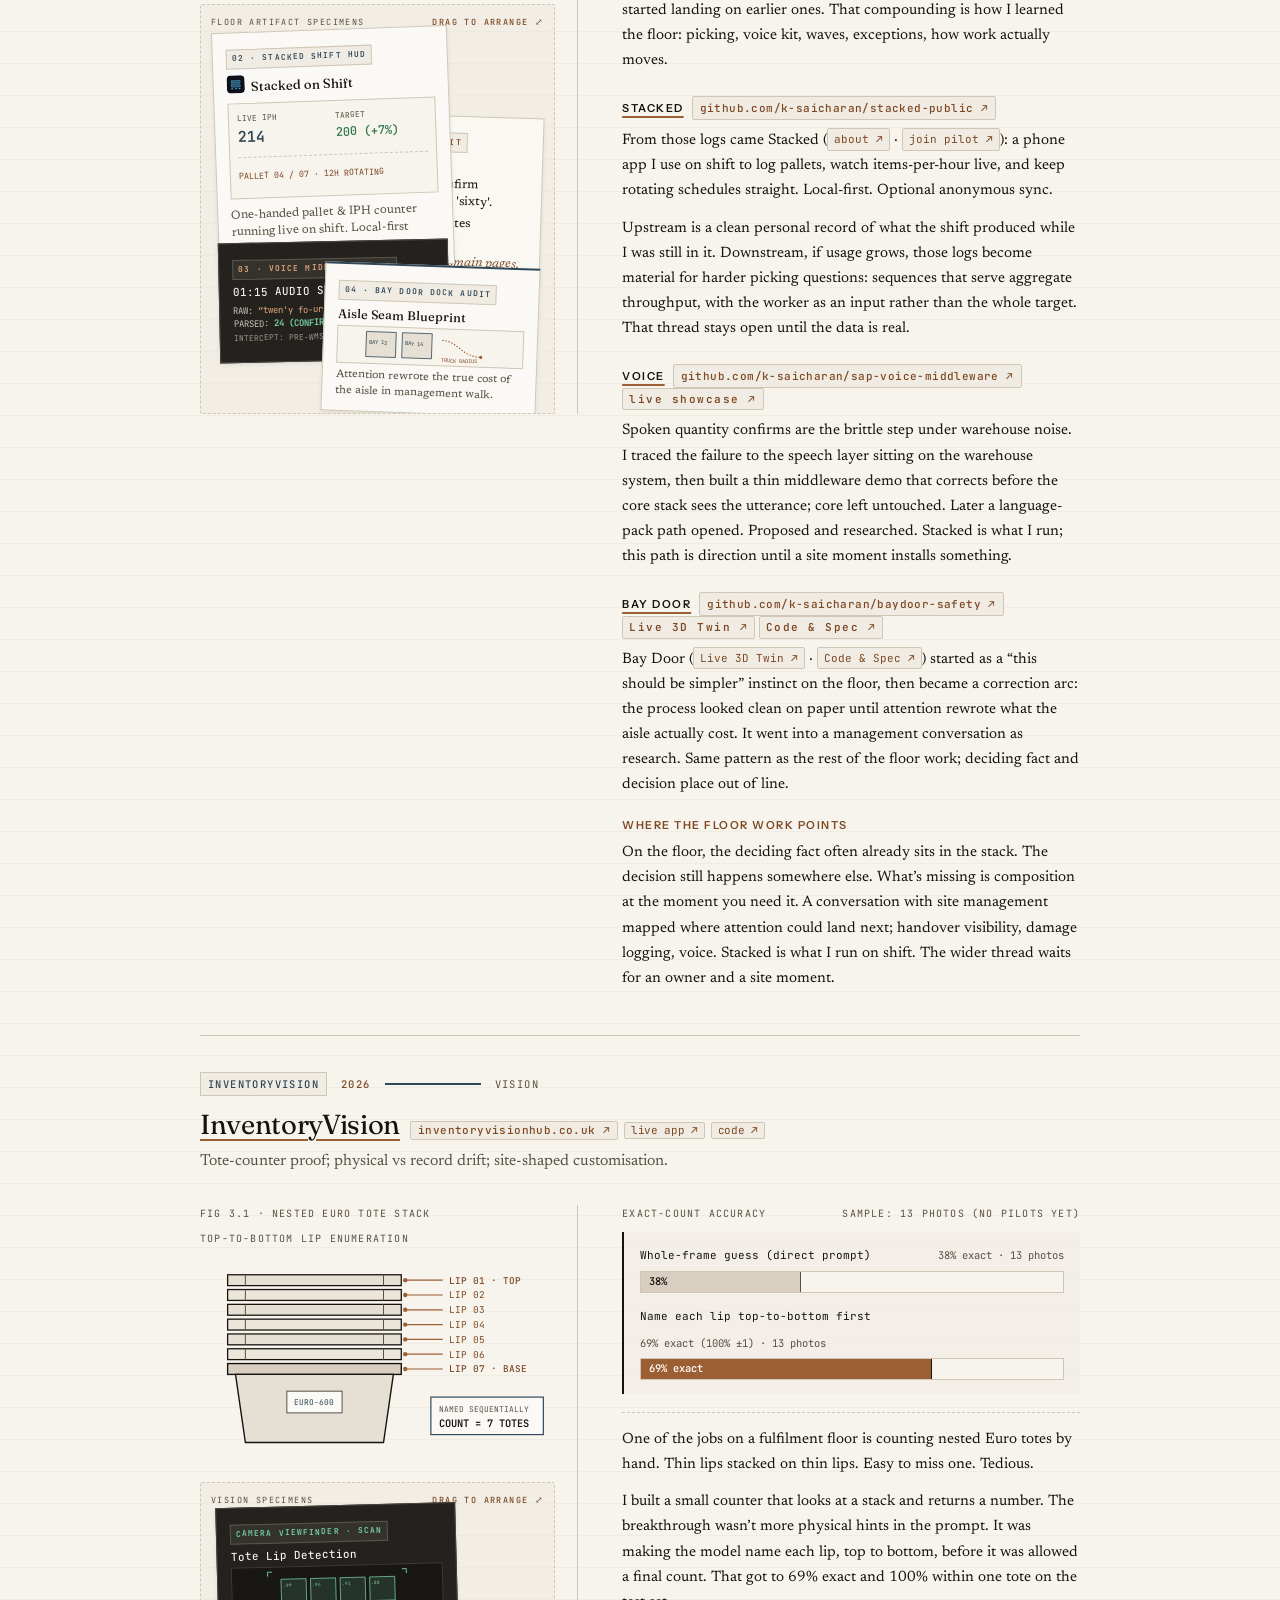
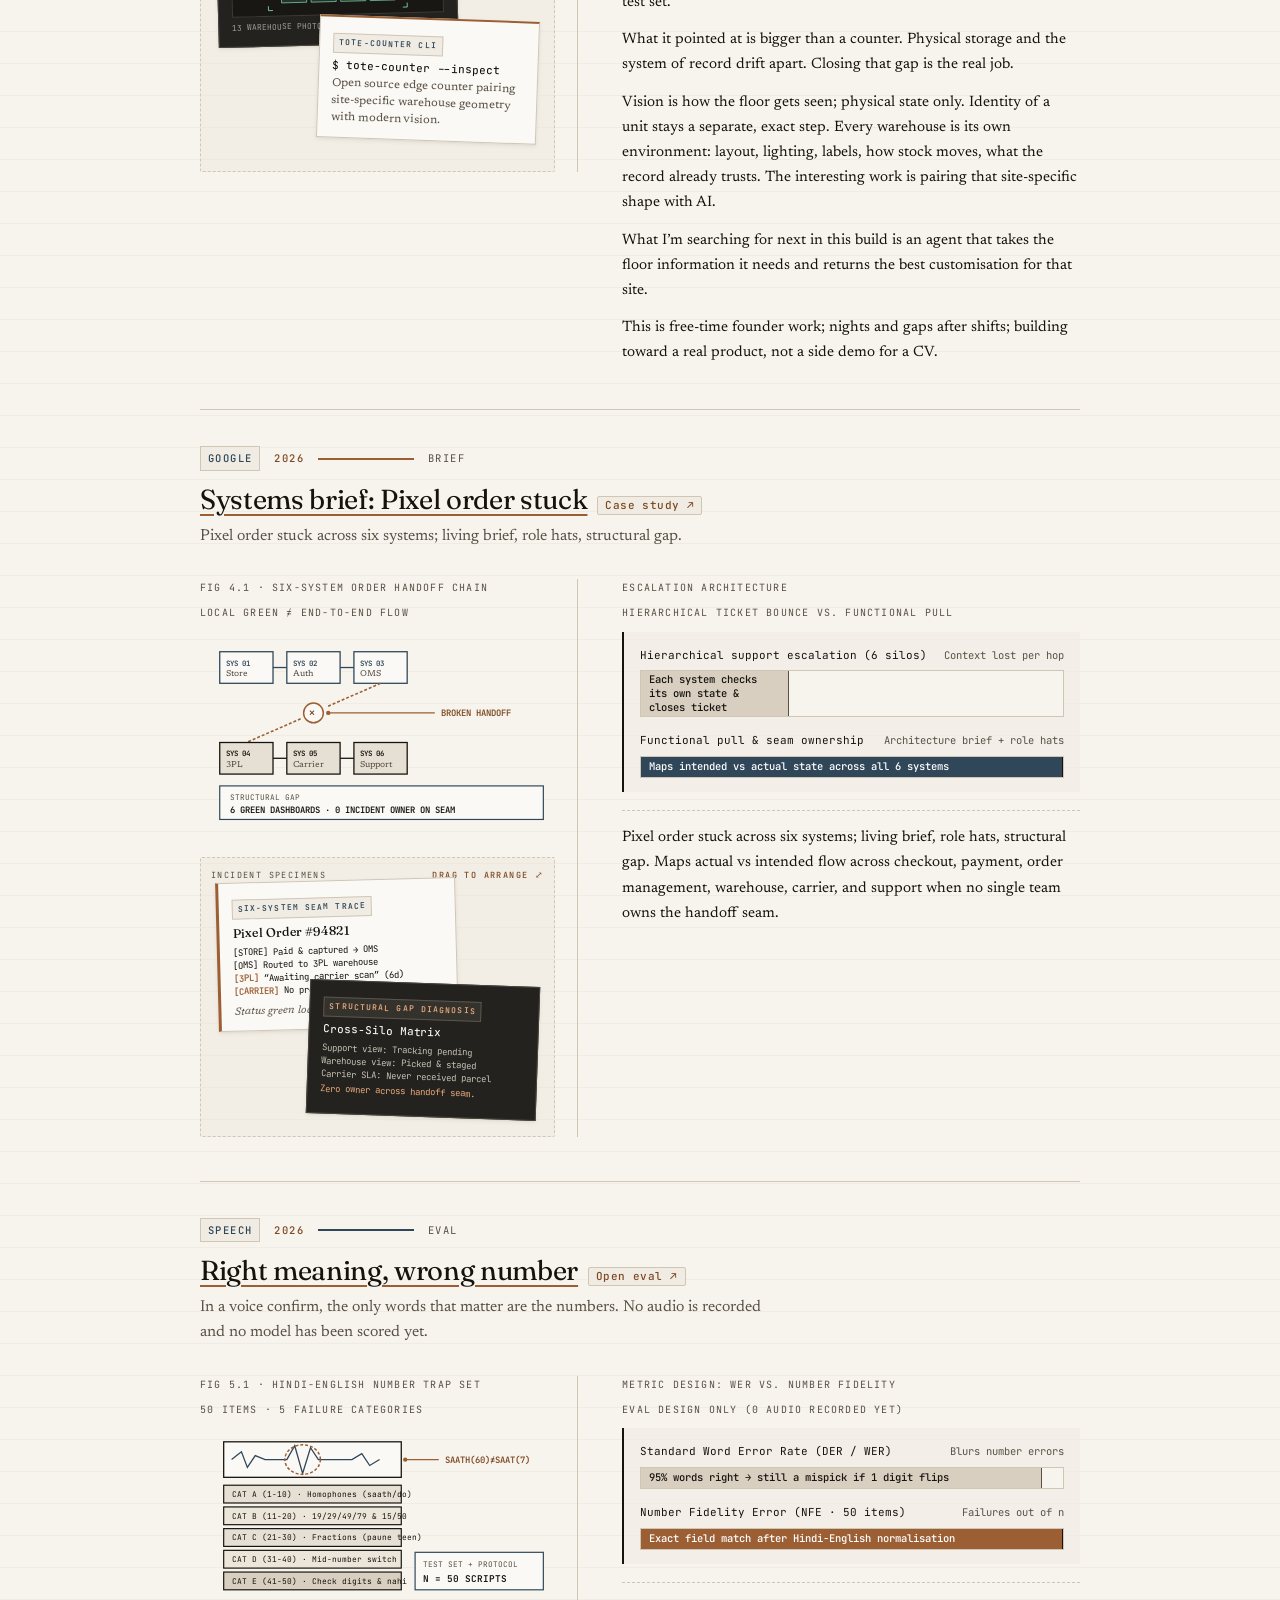
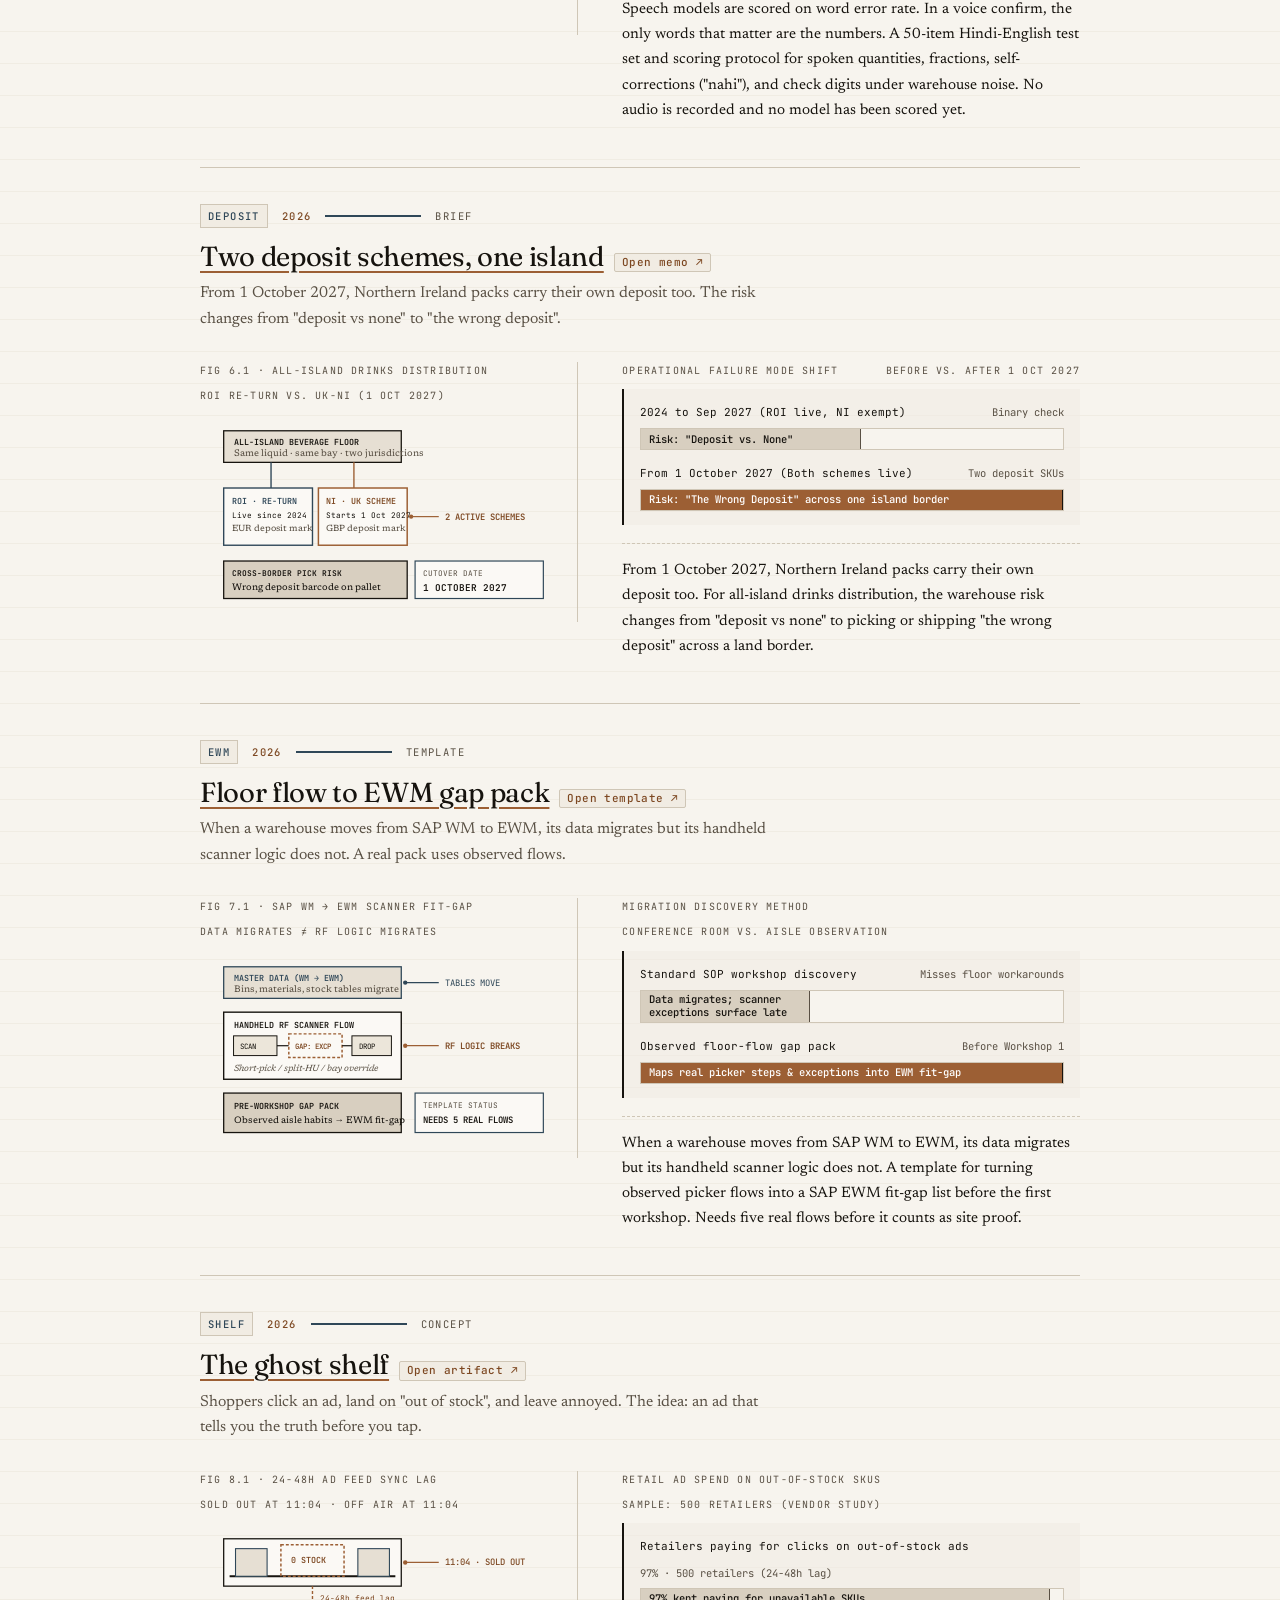
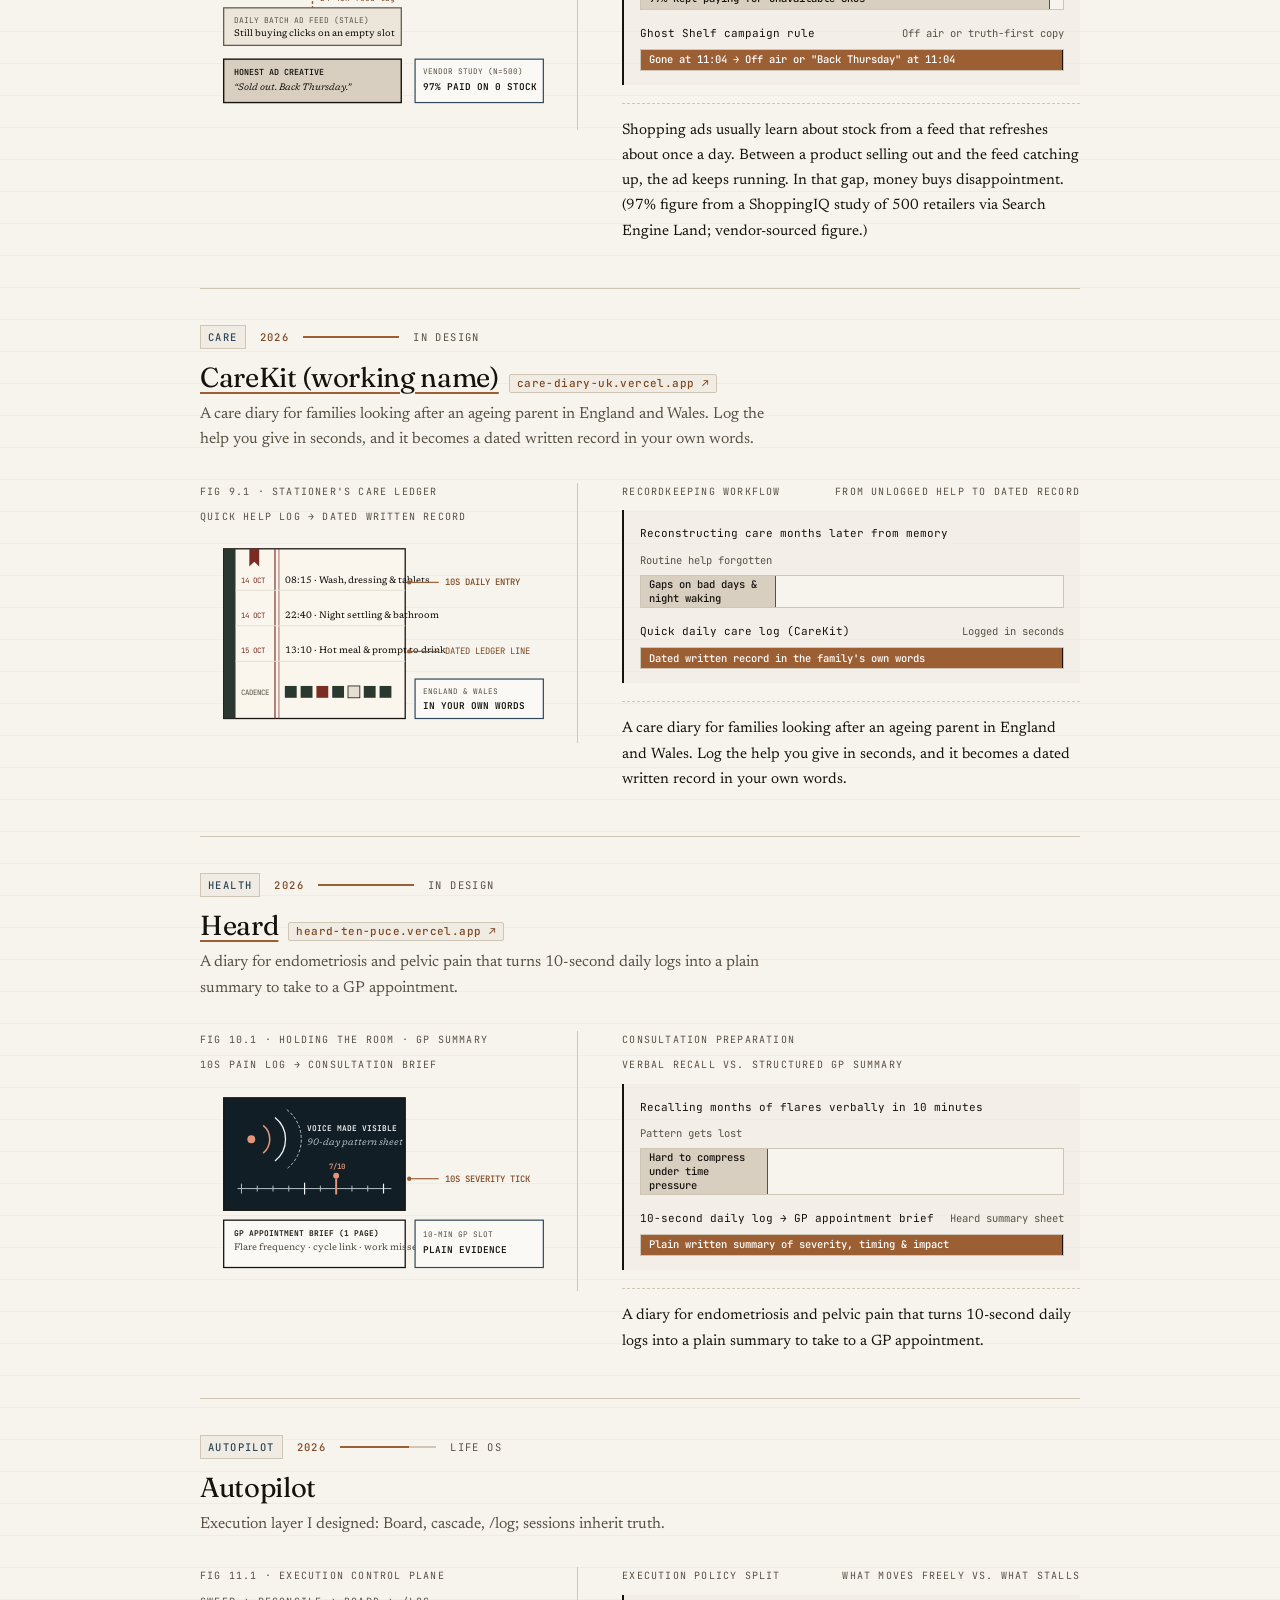
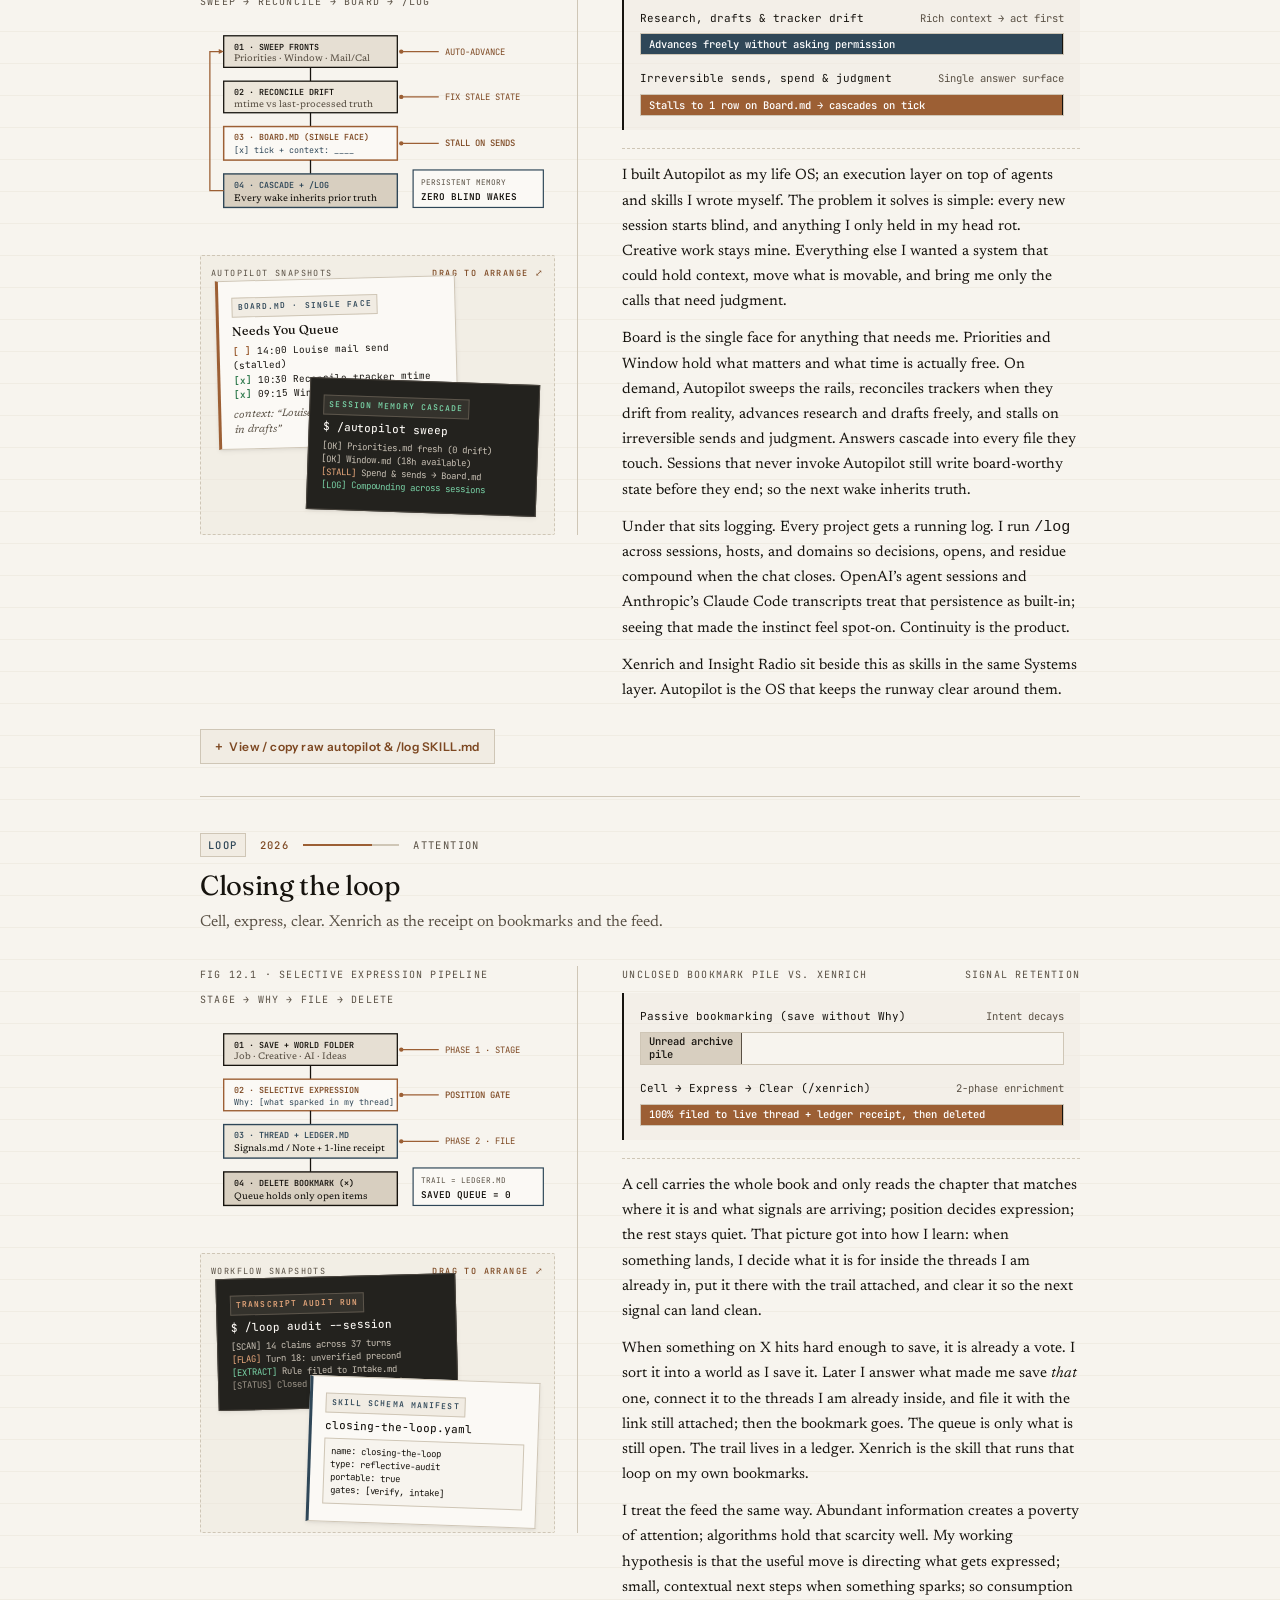
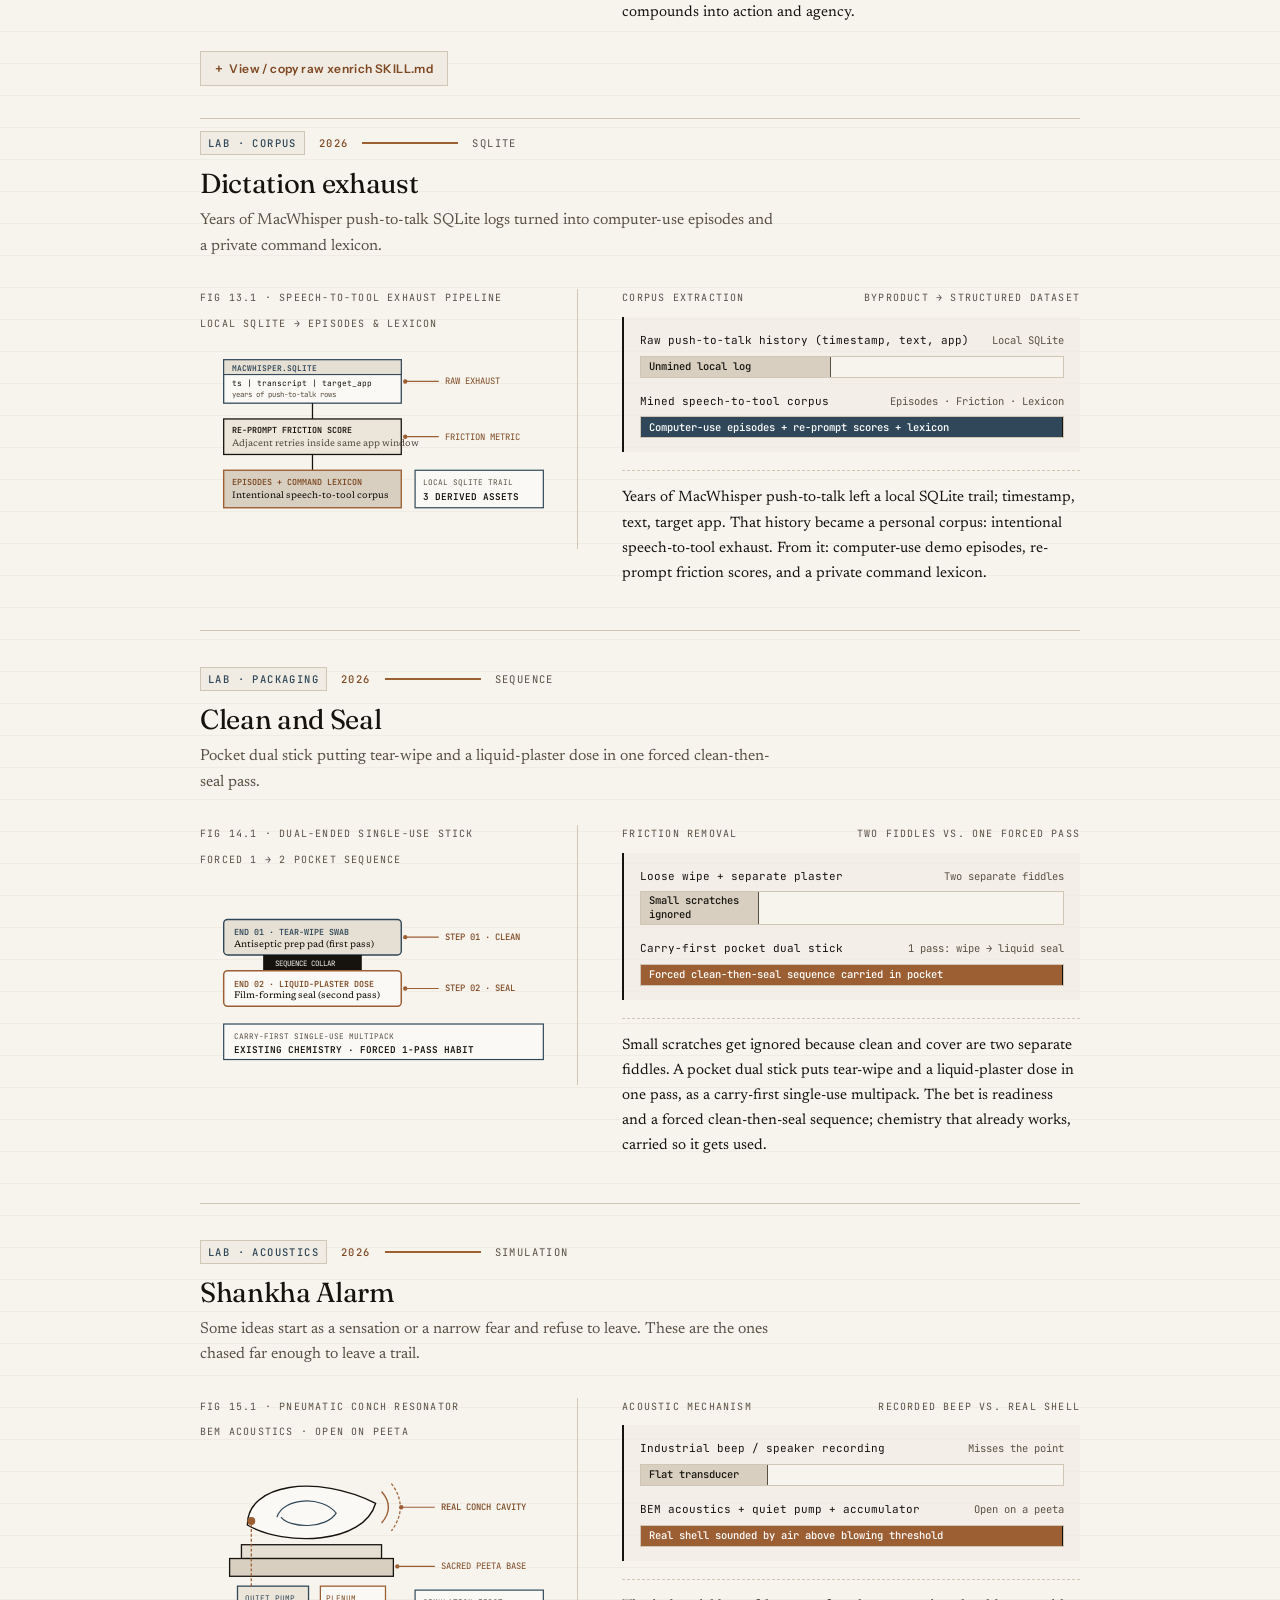
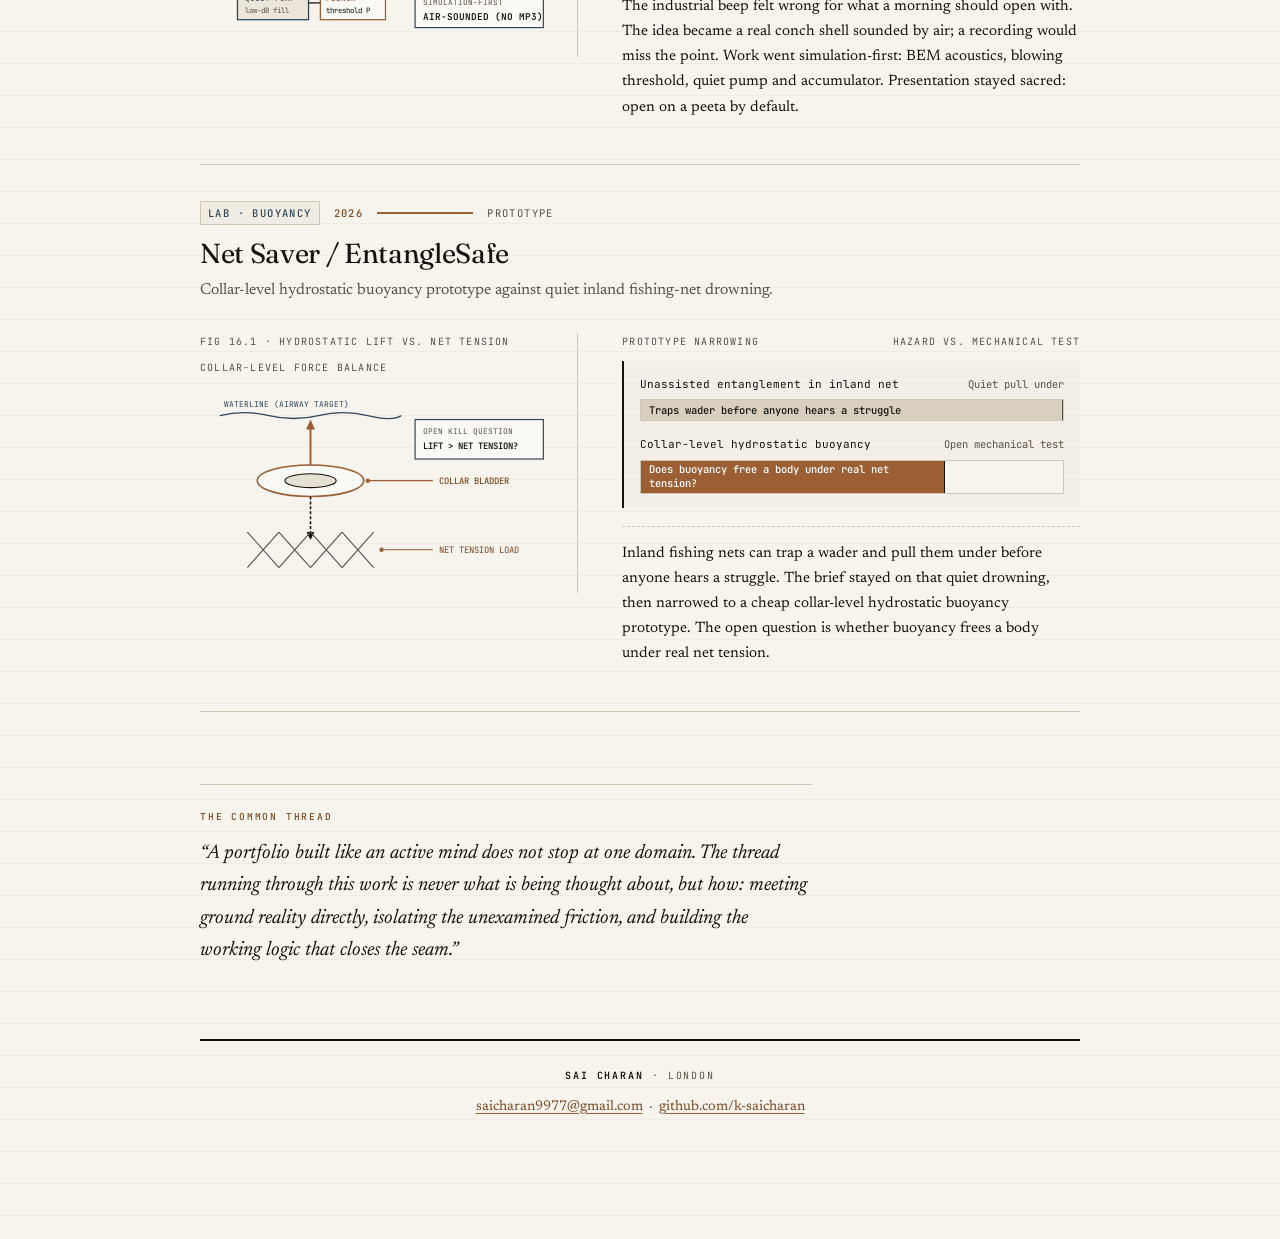
==== commit 81e26285: "feat: link Bay Door SDR-24 3D digital twin and spec repository" ====
--- a/index.html
+++ b/index.html
@@ -1157,8 +1157,8 @@
               <p>Upstream is a clean personal record of what the shift produced while I was still in it. Downstream, if usage grows, those logs become material for harder picking questions: sequences that serve aggregate throughput, with the worker as an input rather than the whole target. That thread stays open until the data is real.</p>
               <h3 class="sub-link-head"><a href="https://github.com/k-saicharan/sap-voice-middleware" target="_blank" rel="noopener" class="title-link"><span class="title-text">Voice</span> <span class="link-badge">github.com/k-saicharan/sap-voice-middleware ↗</span></a> <a href="https://sap-voice-middleware.vercel.app" target="_blank" rel="noopener" class="inline-chip">live showcase ↗</a></h3>
               <p>Spoken quantity confirms are the brittle step under warehouse noise. I traced the failure to the speech layer sitting on the warehouse system, then built a thin middleware demo that corrects before the core stack sees the utterance; core left untouched. Later a language-pack path opened. Proposed and researched. Stacked is what I run; this path is direction until a site moment installs something.</p>
-              <h3>Bay Door</h3>
-              <p>Bay Door started as a “this should be simpler” instinct on the floor, then became a correction arc: the process looked clean on paper until attention rewrote what the aisle actually cost. It went into a management conversation as research. Same pattern as the rest of the floor work; deciding fact and decision place out of line.</p>
+              <h3 class="sub-link-head"><a href="https://github.com/k-saicharan/baydoor-safety" target="_blank" rel="noopener" class="title-link"><span class="title-text">Bay Door</span> <span class="link-badge">github.com/k-saicharan/baydoor-safety ↗</span></a> <a href="https://baydoor-safety.vercel.app" target="_blank" rel="noopener" class="inline-chip">Live 3D Twin ↗</a> <a href="https://github.com/k-saicharan/baydoor-safety" target="_blank" rel="noopener" class="inline-chip">Code &amp; Spec ↗</a></h3>
+              <p>Bay Door (<a href="https://baydoor-safety.vercel.app" target="_blank" rel="noopener" class="inline-chip">Live 3D Twin ↗</a> · <a href="https://github.com/k-saicharan/baydoor-safety" target="_blank" rel="noopener" class="inline-chip">Code &amp; Spec ↗</a>) started as a “this should be simpler” instinct on the floor, then became a correction arc: the process looked clean on paper until attention rewrote what the aisle actually cost. It went into a management conversation as research. Same pattern as the rest of the floor work; deciding fact and decision place out of line.</p>
               <h3>Where the floor work points</h3>
               <p>On the floor, the deciding fact often already sits in the stack. The decision still happens somewhere else. What’s missing is composition at the moment you need it. A conversation with site management mapped where attention could land next; handover visibility, damage logging, voice. Stacked is what I run on shift. The wider thread waits for an owner and a site moment.</p>
               
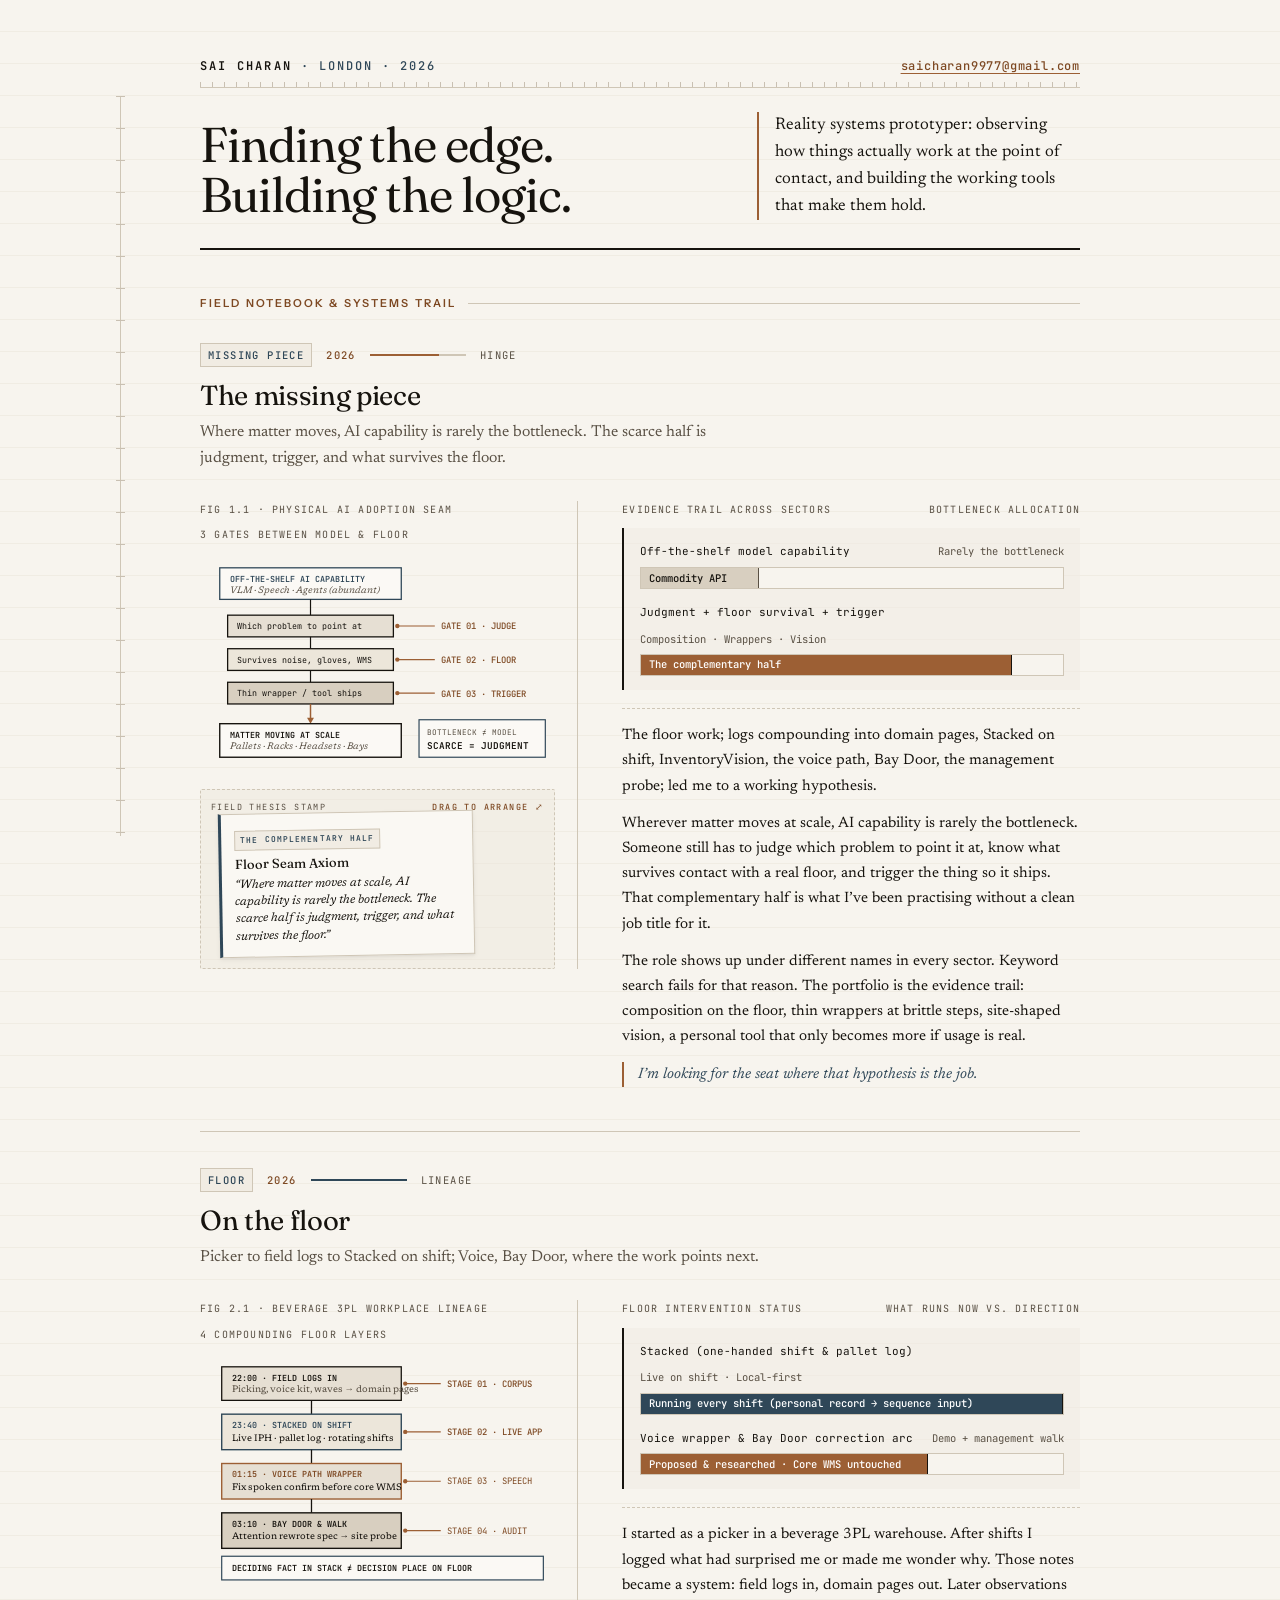
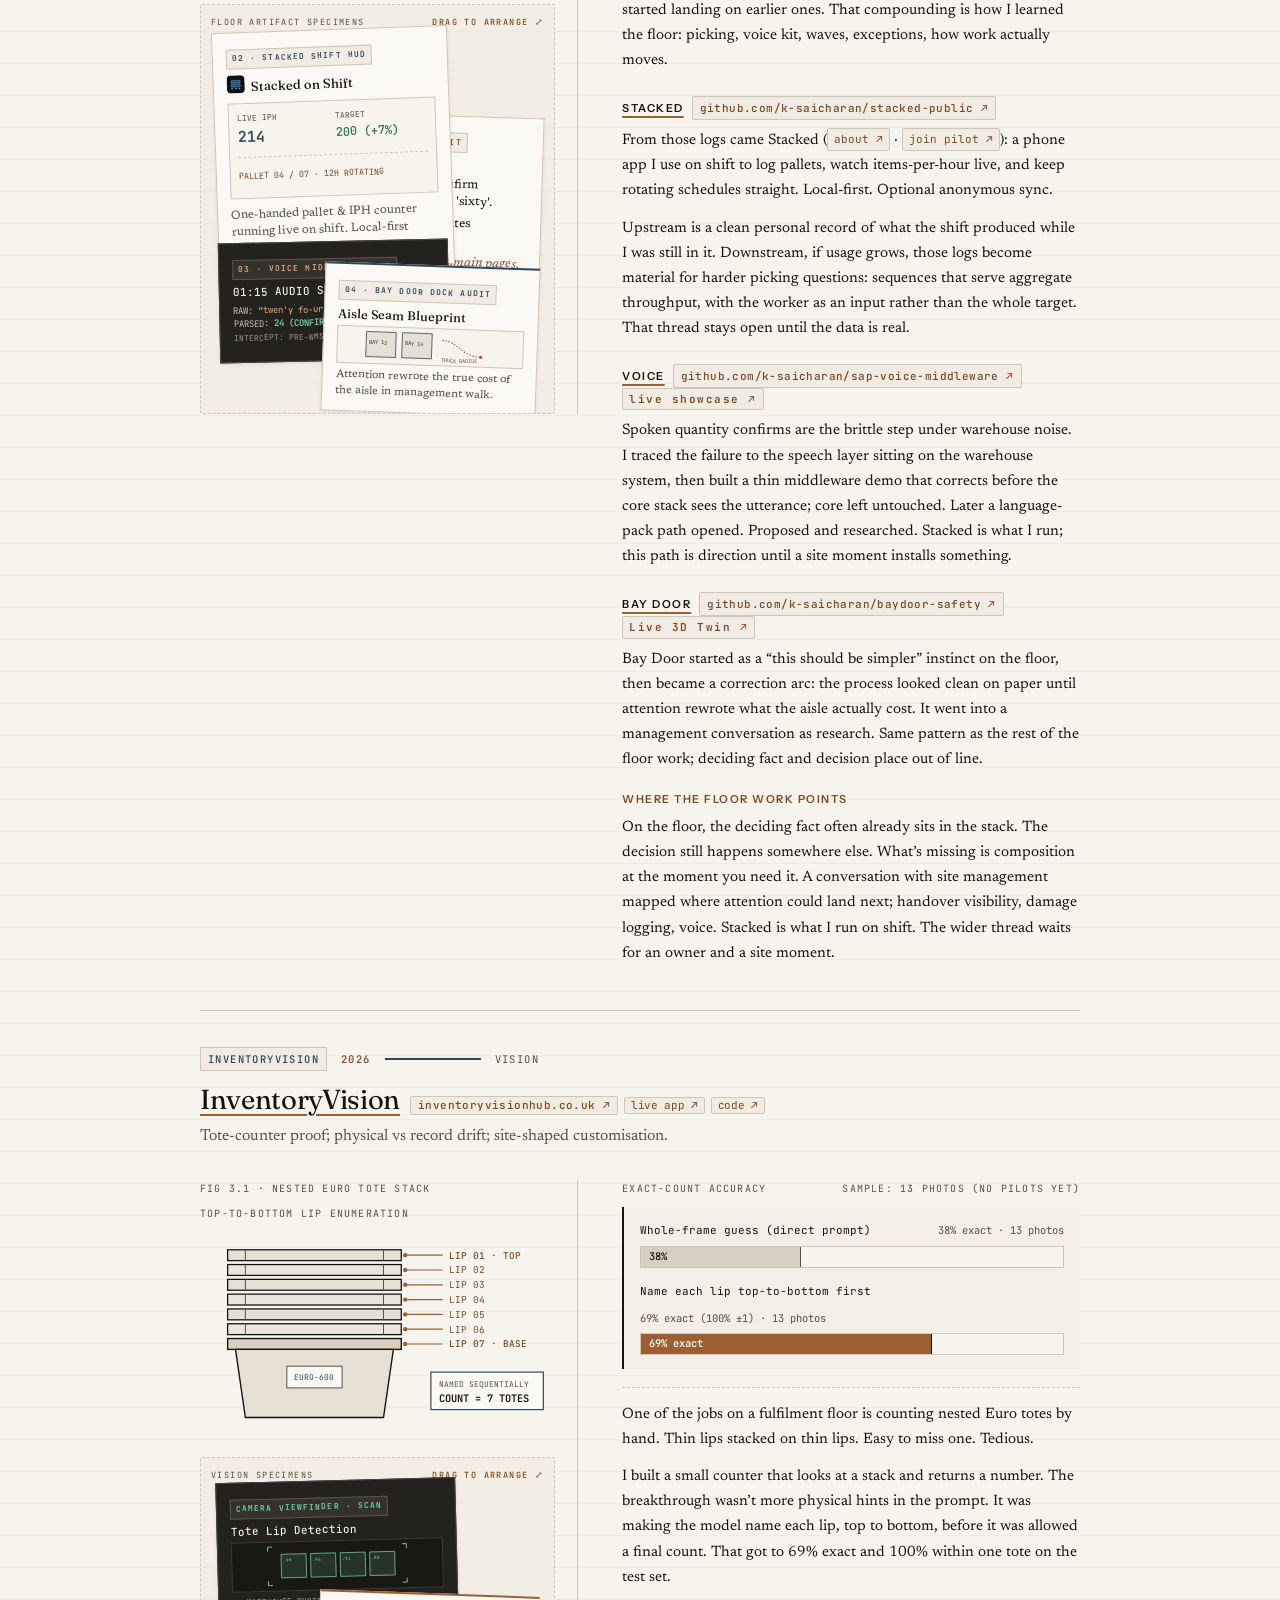
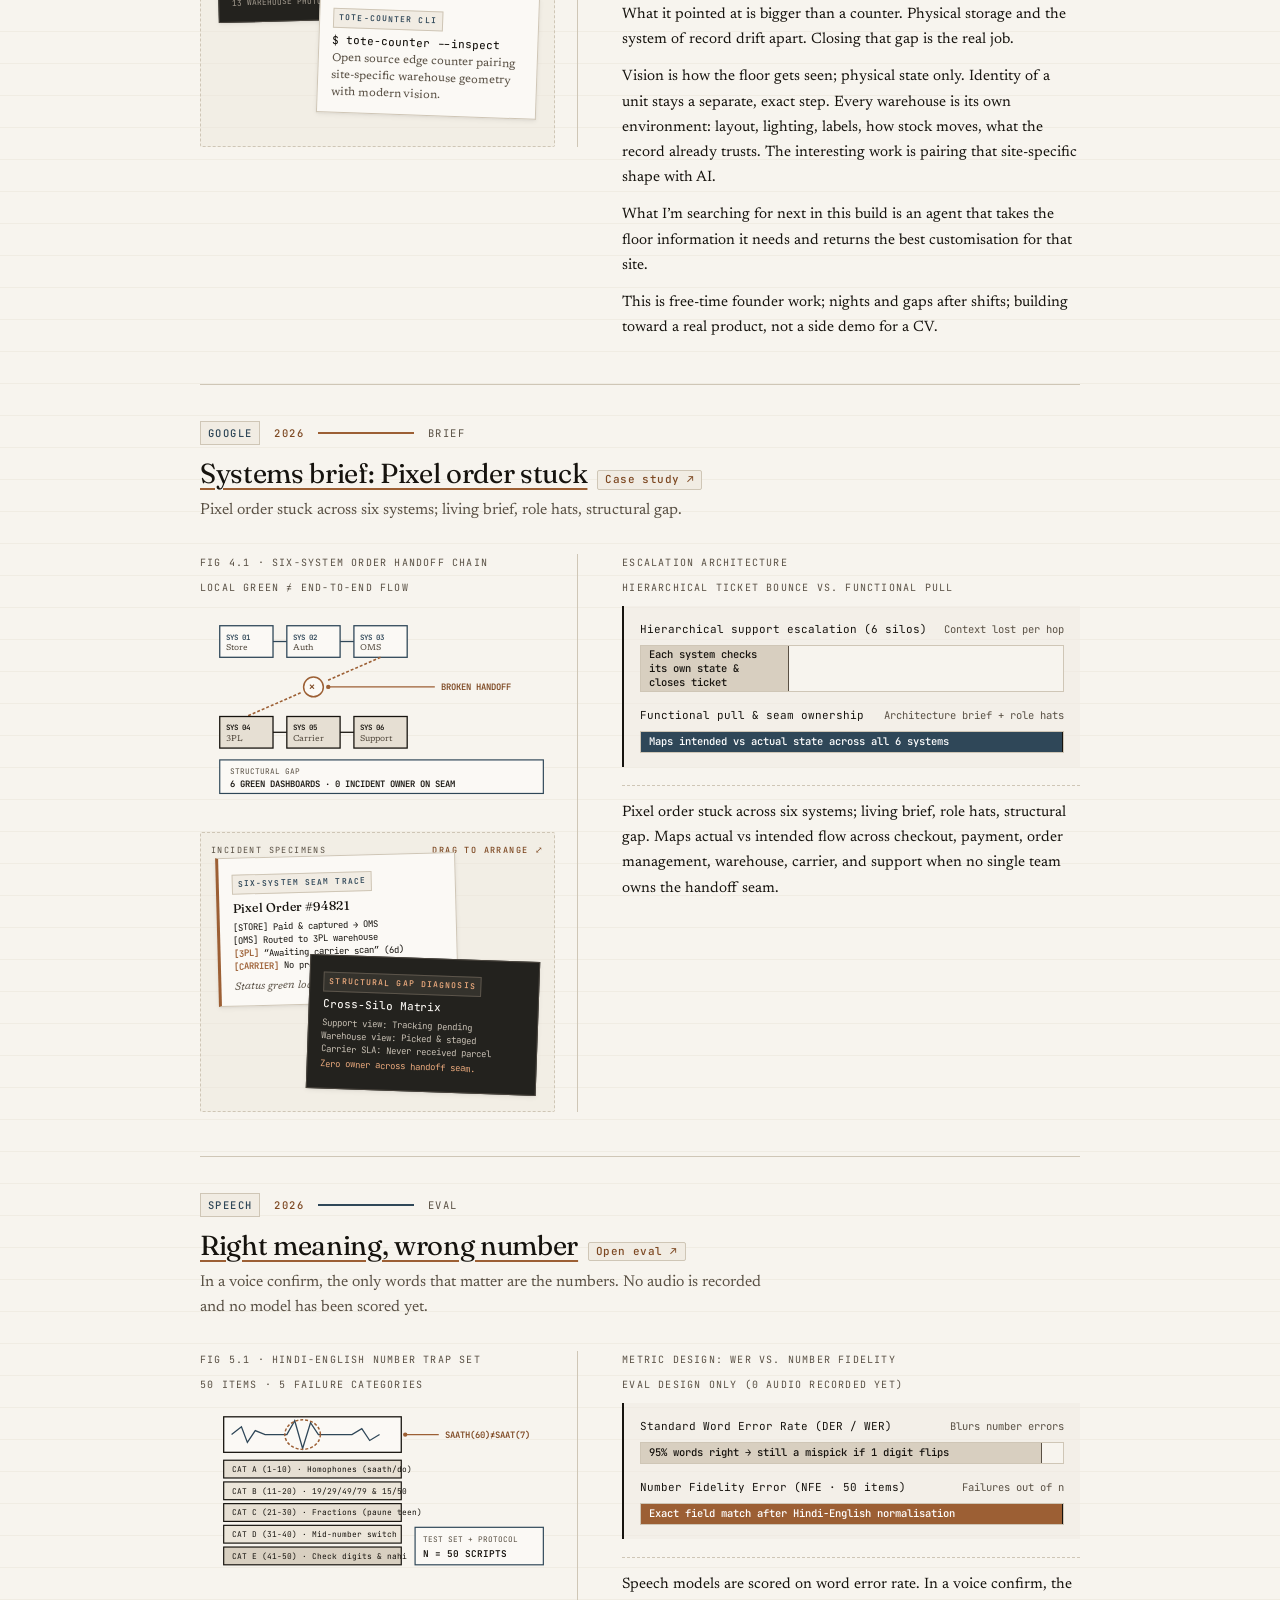
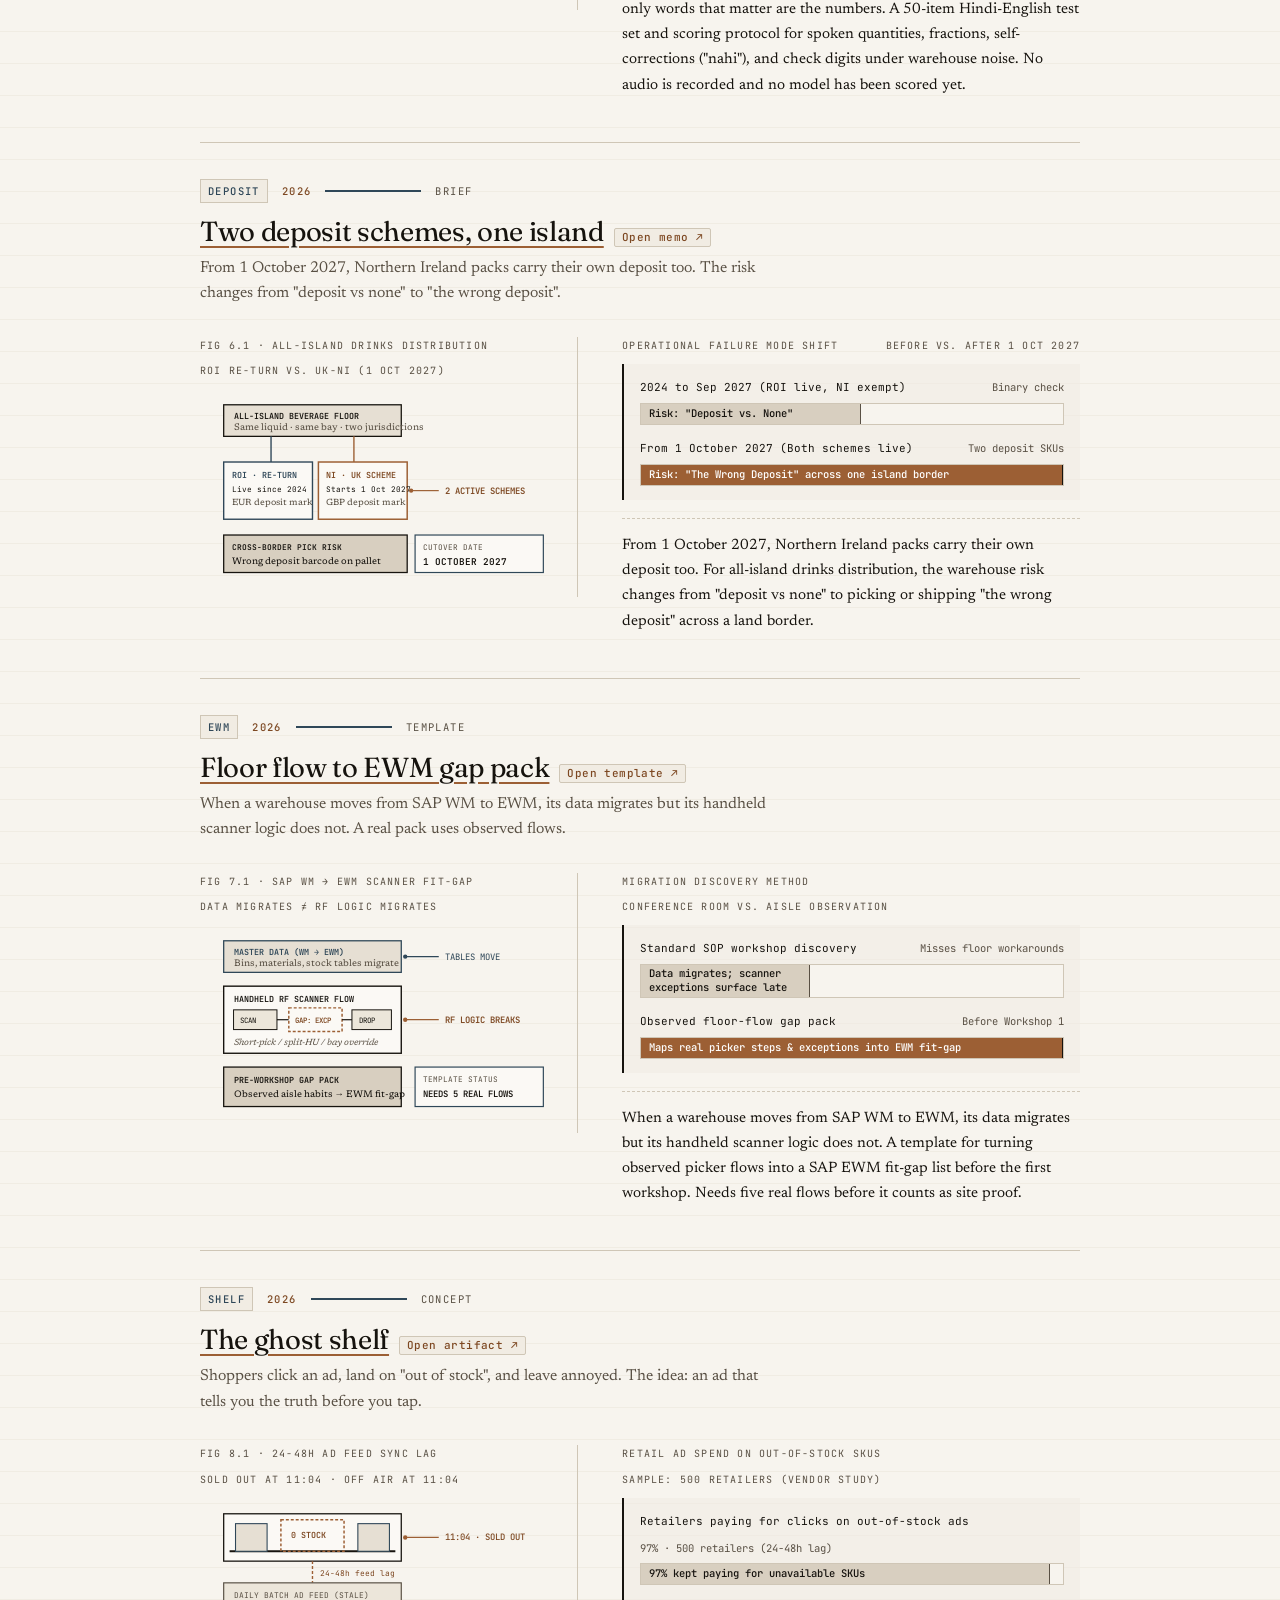
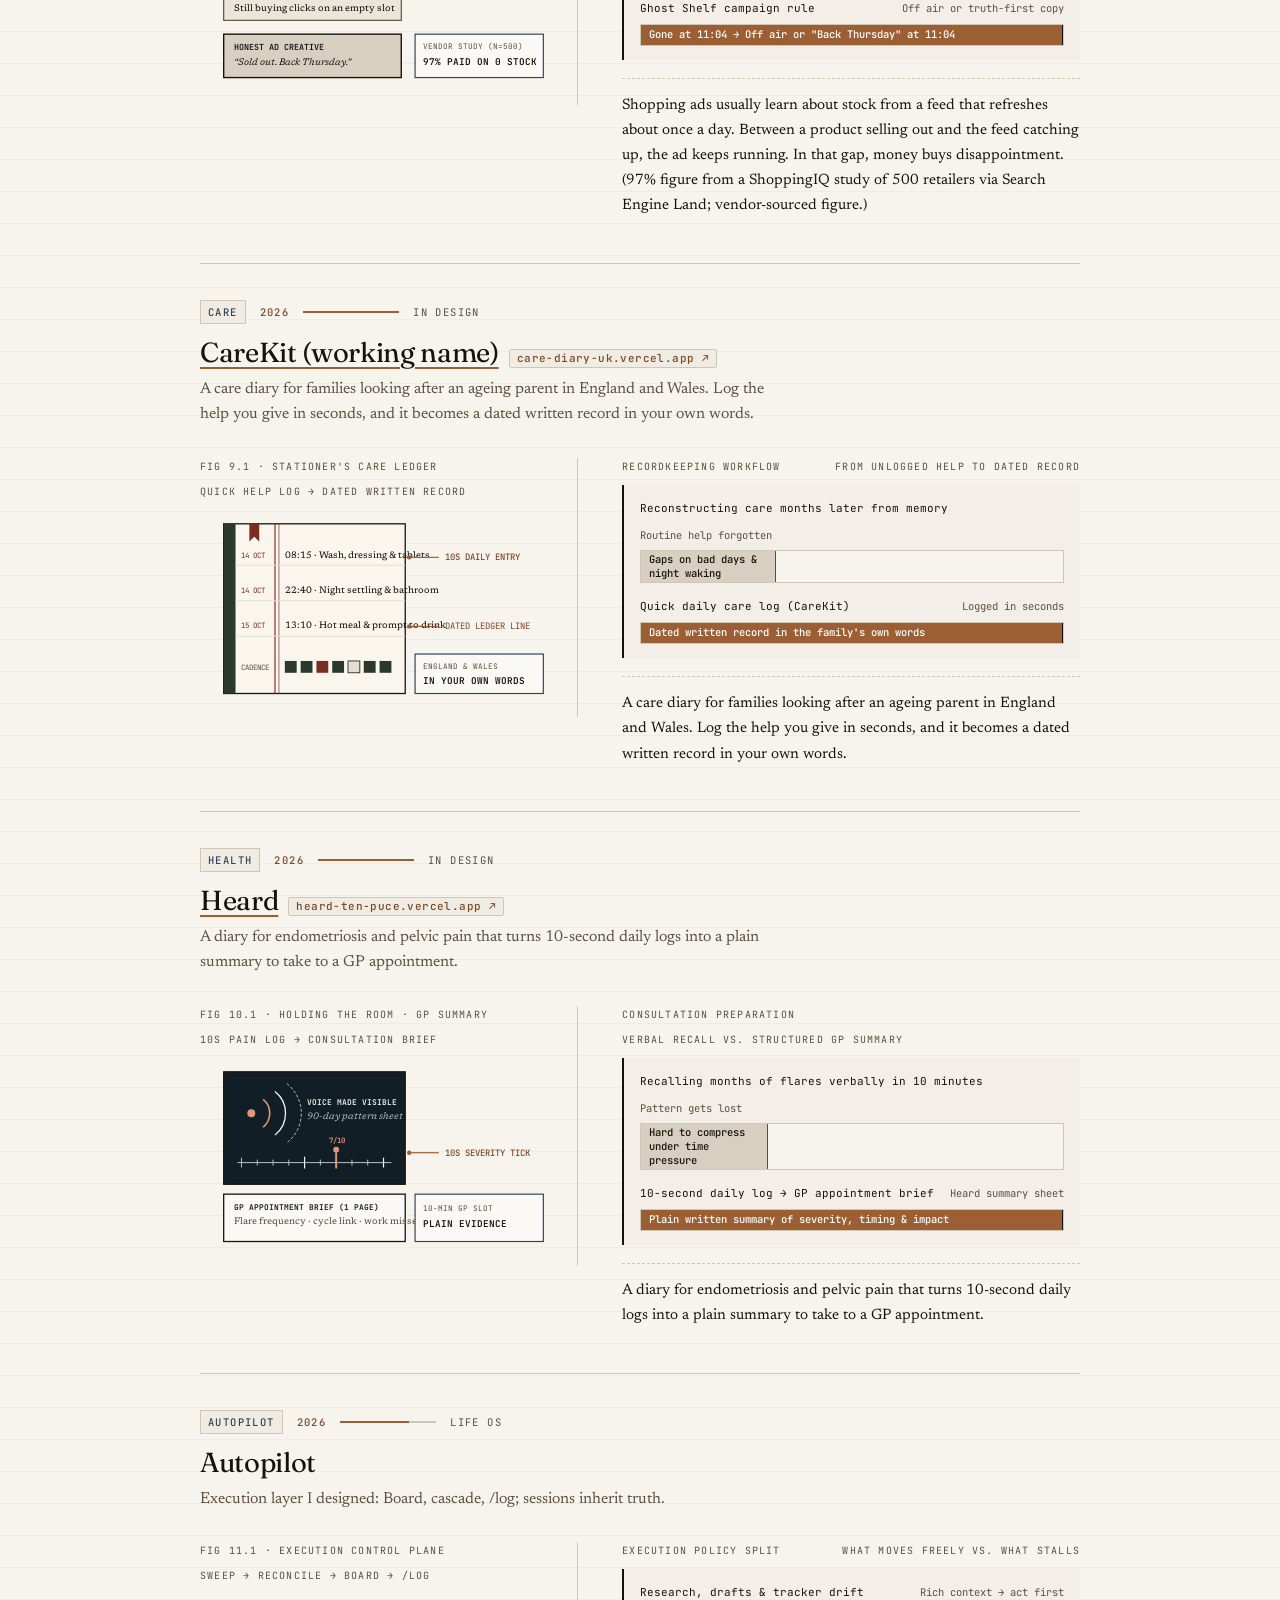
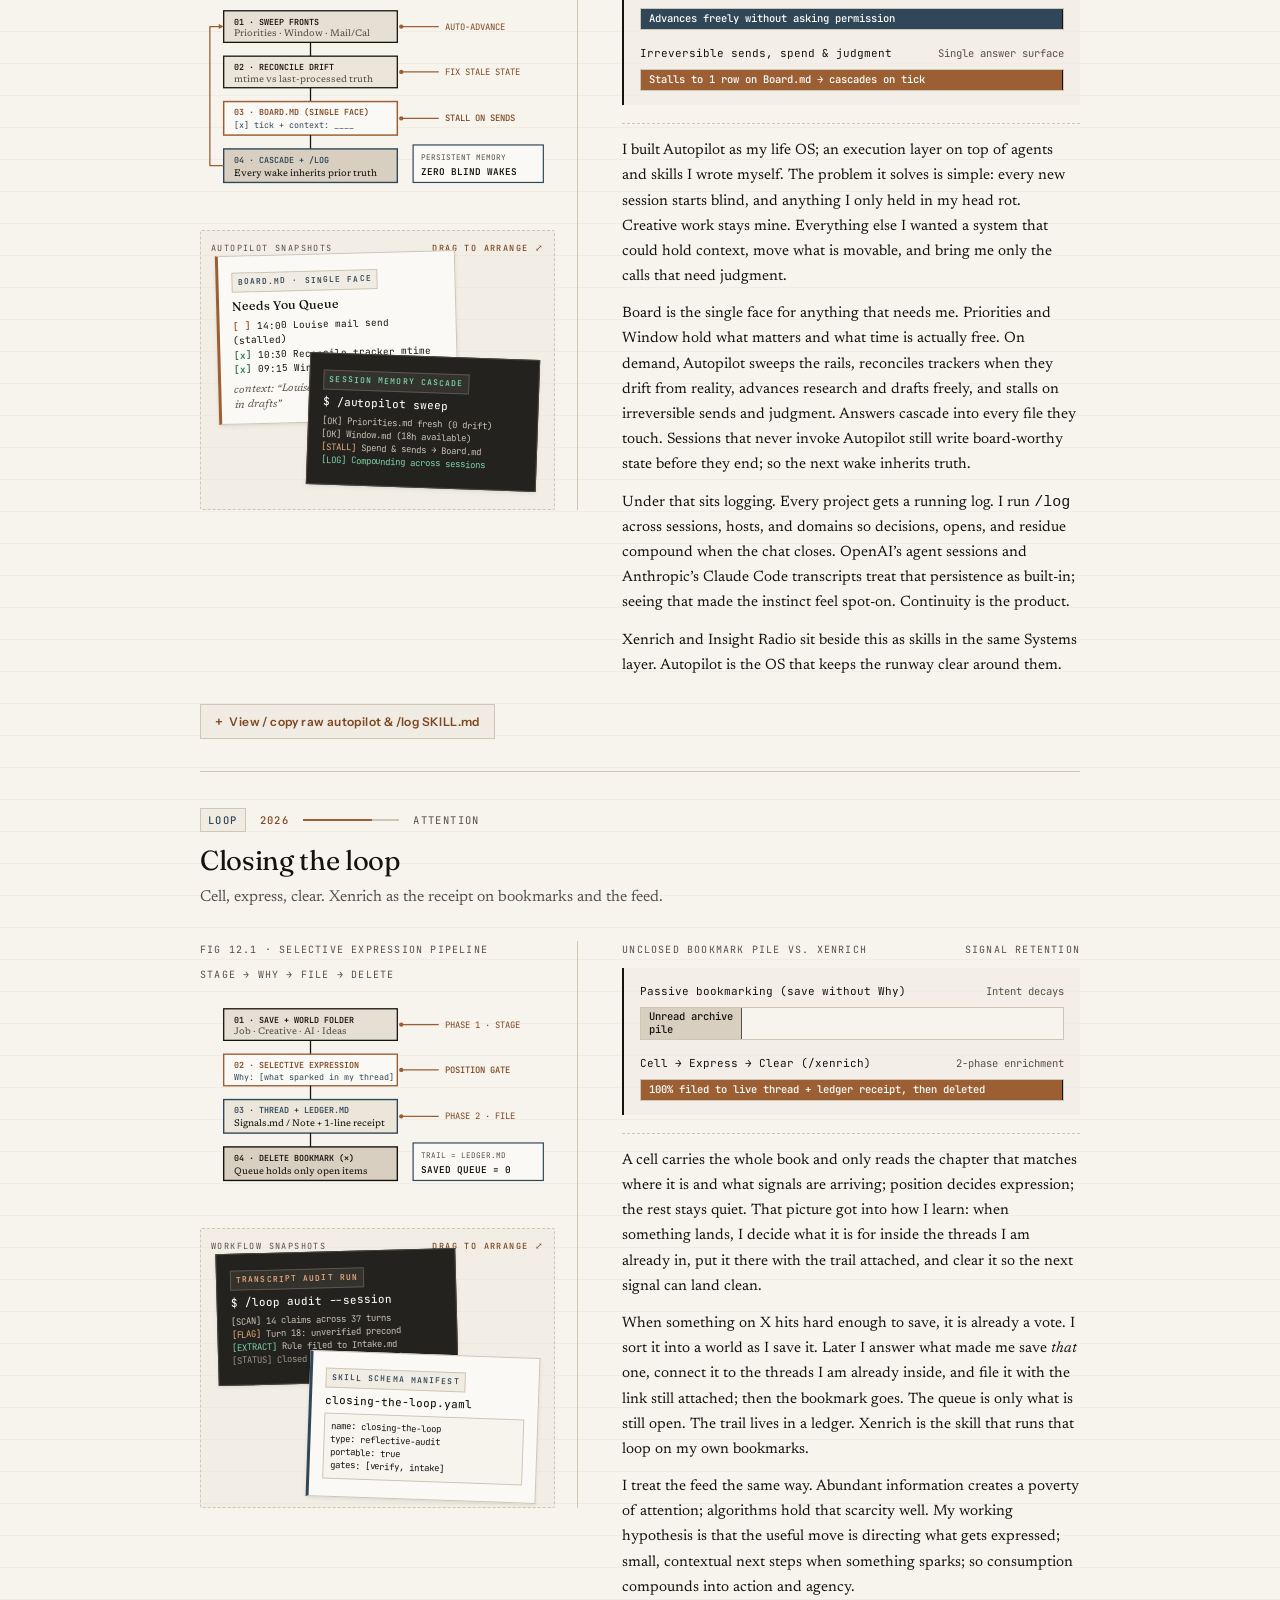
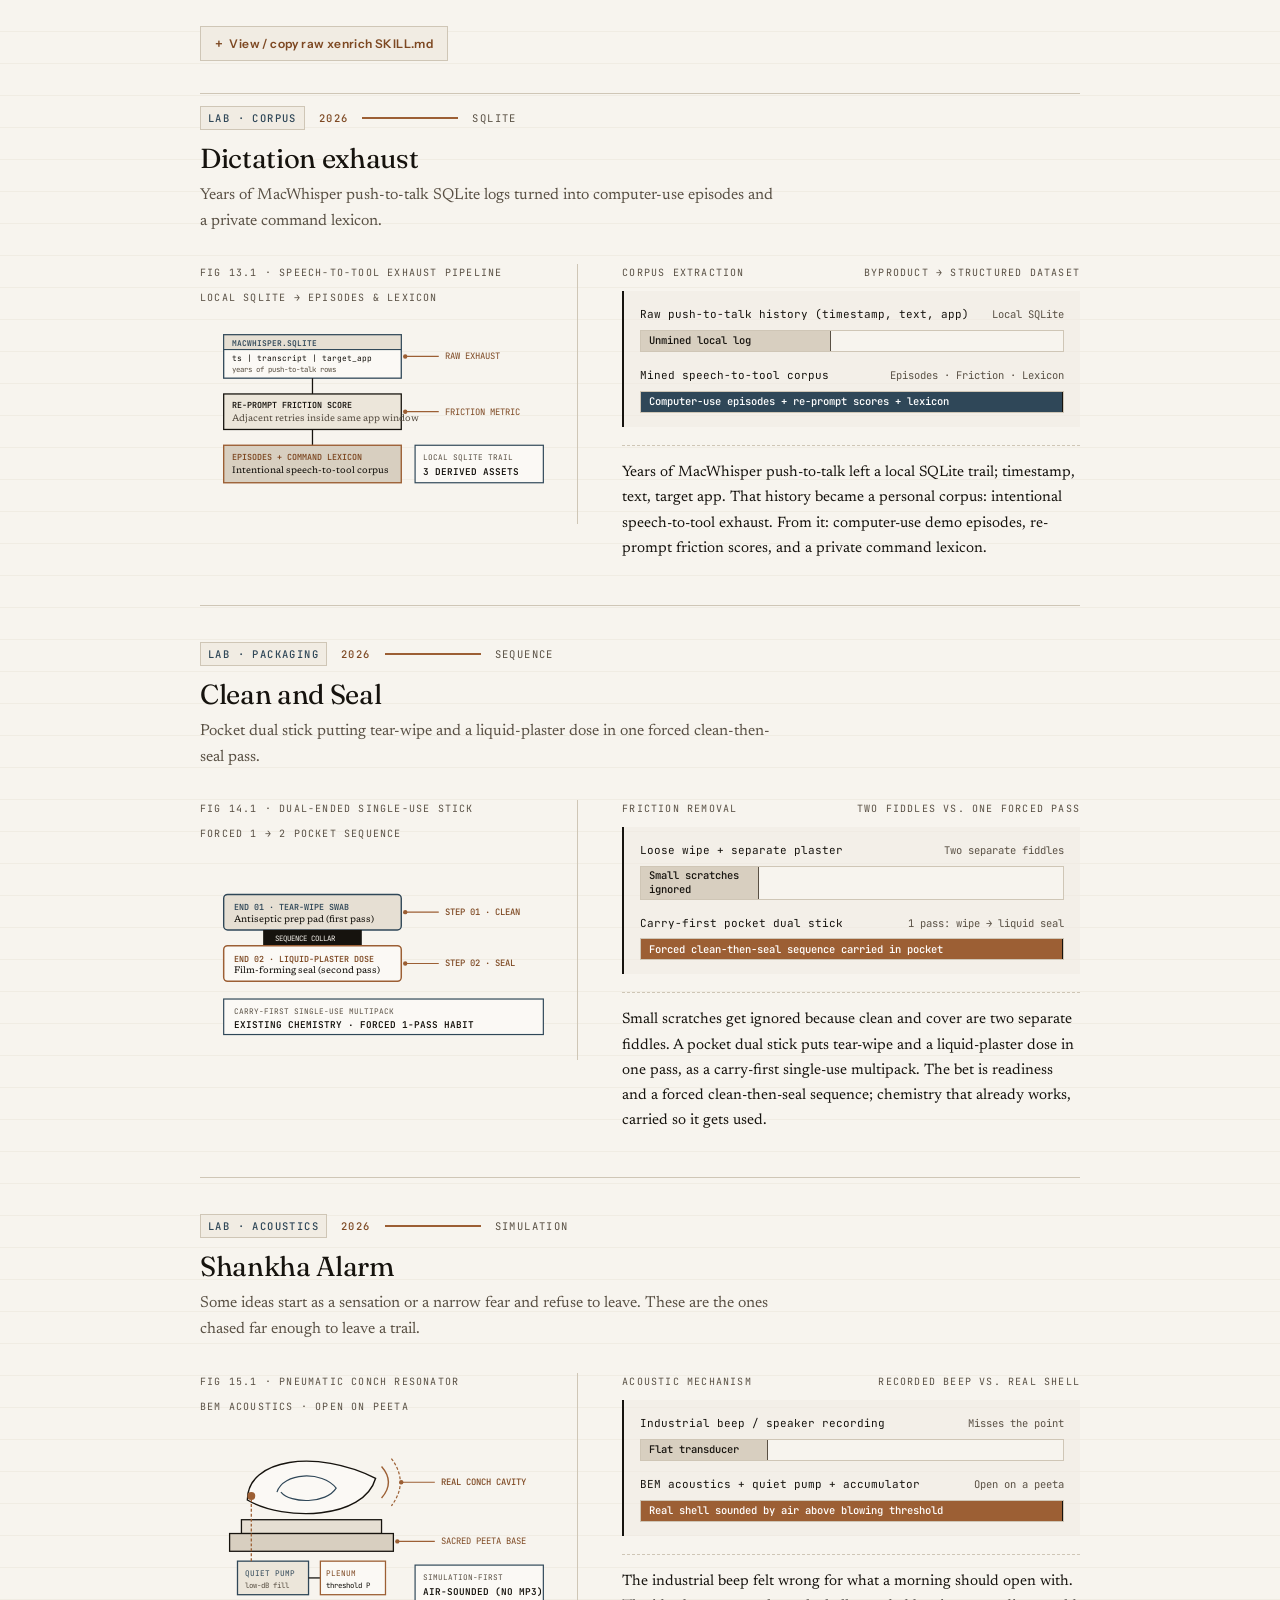
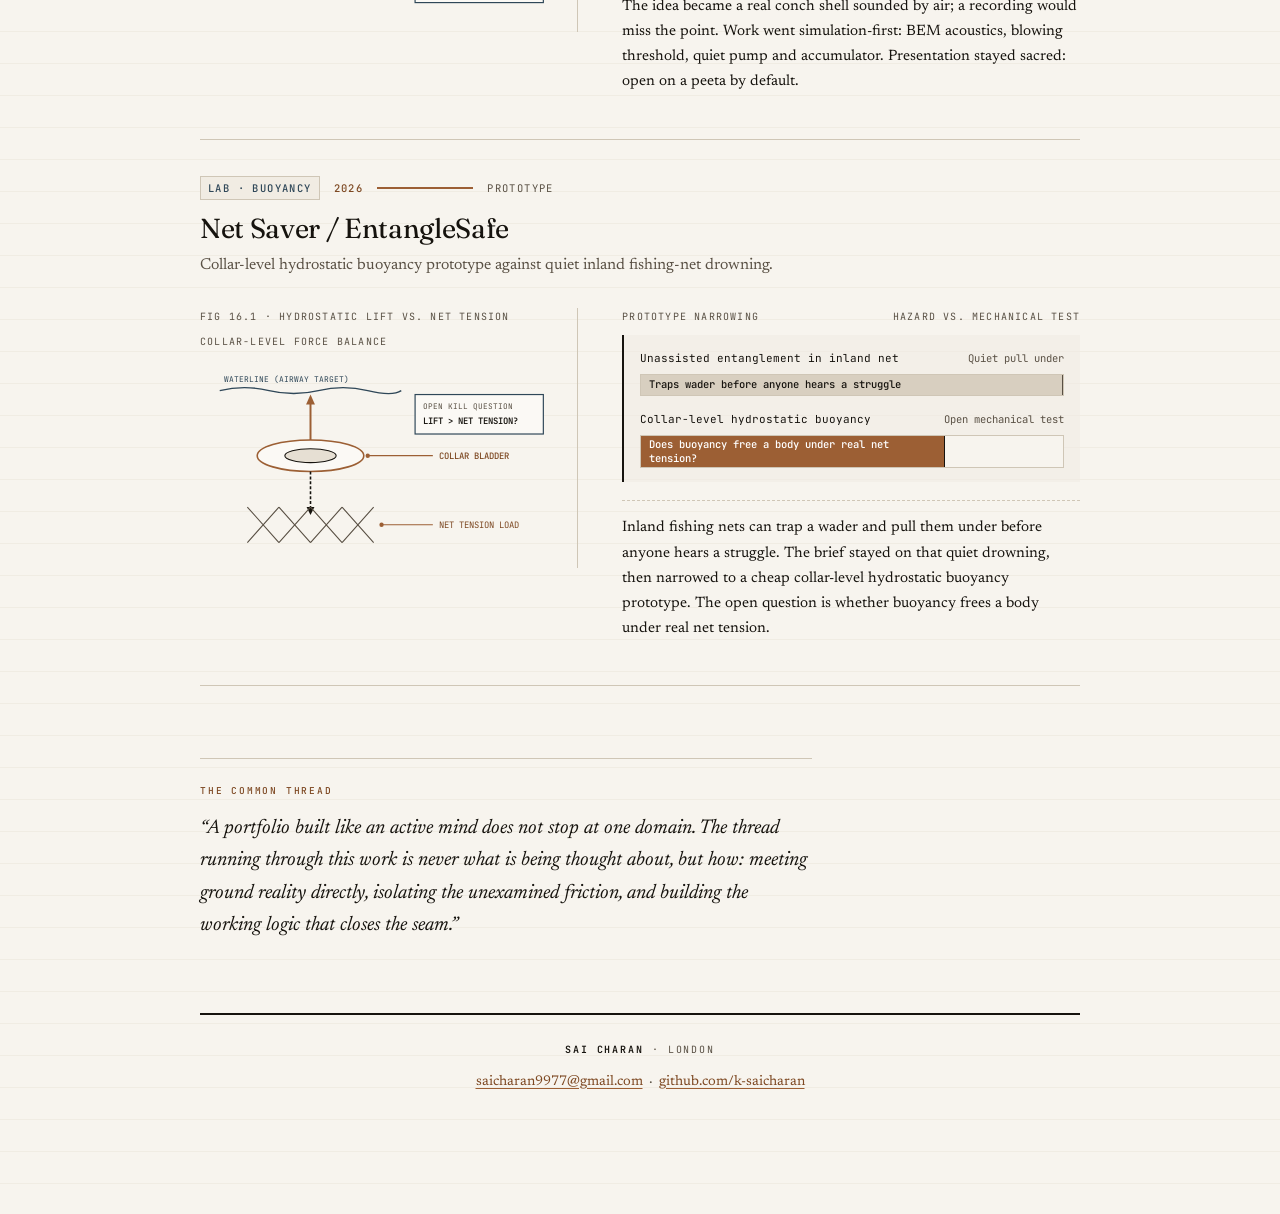
==== commit 465bad3c: "fix: remove duplicate GitHub and demo links in Bay Door section" ====
--- a/index.html
+++ b/index.html
@@ -1157,8 +1157,8 @@
               <p>Upstream is a clean personal record of what the shift produced while I was still in it. Downstream, if usage grows, those logs become material for harder picking questions: sequences that serve aggregate throughput, with the worker as an input rather than the whole target. That thread stays open until the data is real.</p>
               <h3 class="sub-link-head"><a href="https://github.com/k-saicharan/sap-voice-middleware" target="_blank" rel="noopener" class="title-link"><span class="title-text">Voice</span> <span class="link-badge">github.com/k-saicharan/sap-voice-middleware ↗</span></a> <a href="https://sap-voice-middleware.vercel.app" target="_blank" rel="noopener" class="inline-chip">live showcase ↗</a></h3>
               <p>Spoken quantity confirms are the brittle step under warehouse noise. I traced the failure to the speech layer sitting on the warehouse system, then built a thin middleware demo that corrects before the core stack sees the utterance; core left untouched. Later a language-pack path opened. Proposed and researched. Stacked is what I run; this path is direction until a site moment installs something.</p>
-              <h3 class="sub-link-head"><a href="https://github.com/k-saicharan/baydoor-safety" target="_blank" rel="noopener" class="title-link"><span class="title-text">Bay Door</span> <span class="link-badge">github.com/k-saicharan/baydoor-safety ↗</span></a> <a href="https://baydoor-safety.vercel.app" target="_blank" rel="noopener" class="inline-chip">Live 3D Twin ↗</a> <a href="https://github.com/k-saicharan/baydoor-safety" target="_blank" rel="noopener" class="inline-chip">Code &amp; Spec ↗</a></h3>
-              <p>Bay Door (<a href="https://baydoor-safety.vercel.app" target="_blank" rel="noopener" class="inline-chip">Live 3D Twin ↗</a> · <a href="https://github.com/k-saicharan/baydoor-safety" target="_blank" rel="noopener" class="inline-chip">Code &amp; Spec ↗</a>) started as a “this should be simpler” instinct on the floor, then became a correction arc: the process looked clean on paper until attention rewrote what the aisle actually cost. It went into a management conversation as research. Same pattern as the rest of the floor work; deciding fact and decision place out of line.</p>
+              <h3 class="sub-link-head"><a href="https://github.com/k-saicharan/baydoor-safety" target="_blank" rel="noopener" class="title-link"><span class="title-text">Bay Door</span> <span class="link-badge">github.com/k-saicharan/baydoor-safety ↗</span></a> <a href="https://baydoor-safety.vercel.app" target="_blank" rel="noopener" class="inline-chip">Live 3D Twin ↗</a></h3>
+              <p>Bay Door started as a “this should be simpler” instinct on the floor, then became a correction arc: the process looked clean on paper until attention rewrote what the aisle actually cost. It went into a management conversation as research. Same pattern as the rest of the floor work; deciding fact and decision place out of line.</p>
               <h3>Where the floor work points</h3>
               <p>On the floor, the deciding fact often already sits in the stack. The decision still happens somewhere else. What’s missing is composition at the moment you need it. A conversation with site management mapped where attention could land next; handover visibility, damage logging, voice. Stacked is what I run on shift. The wider thread waits for an owner and a site moment.</p>
               
